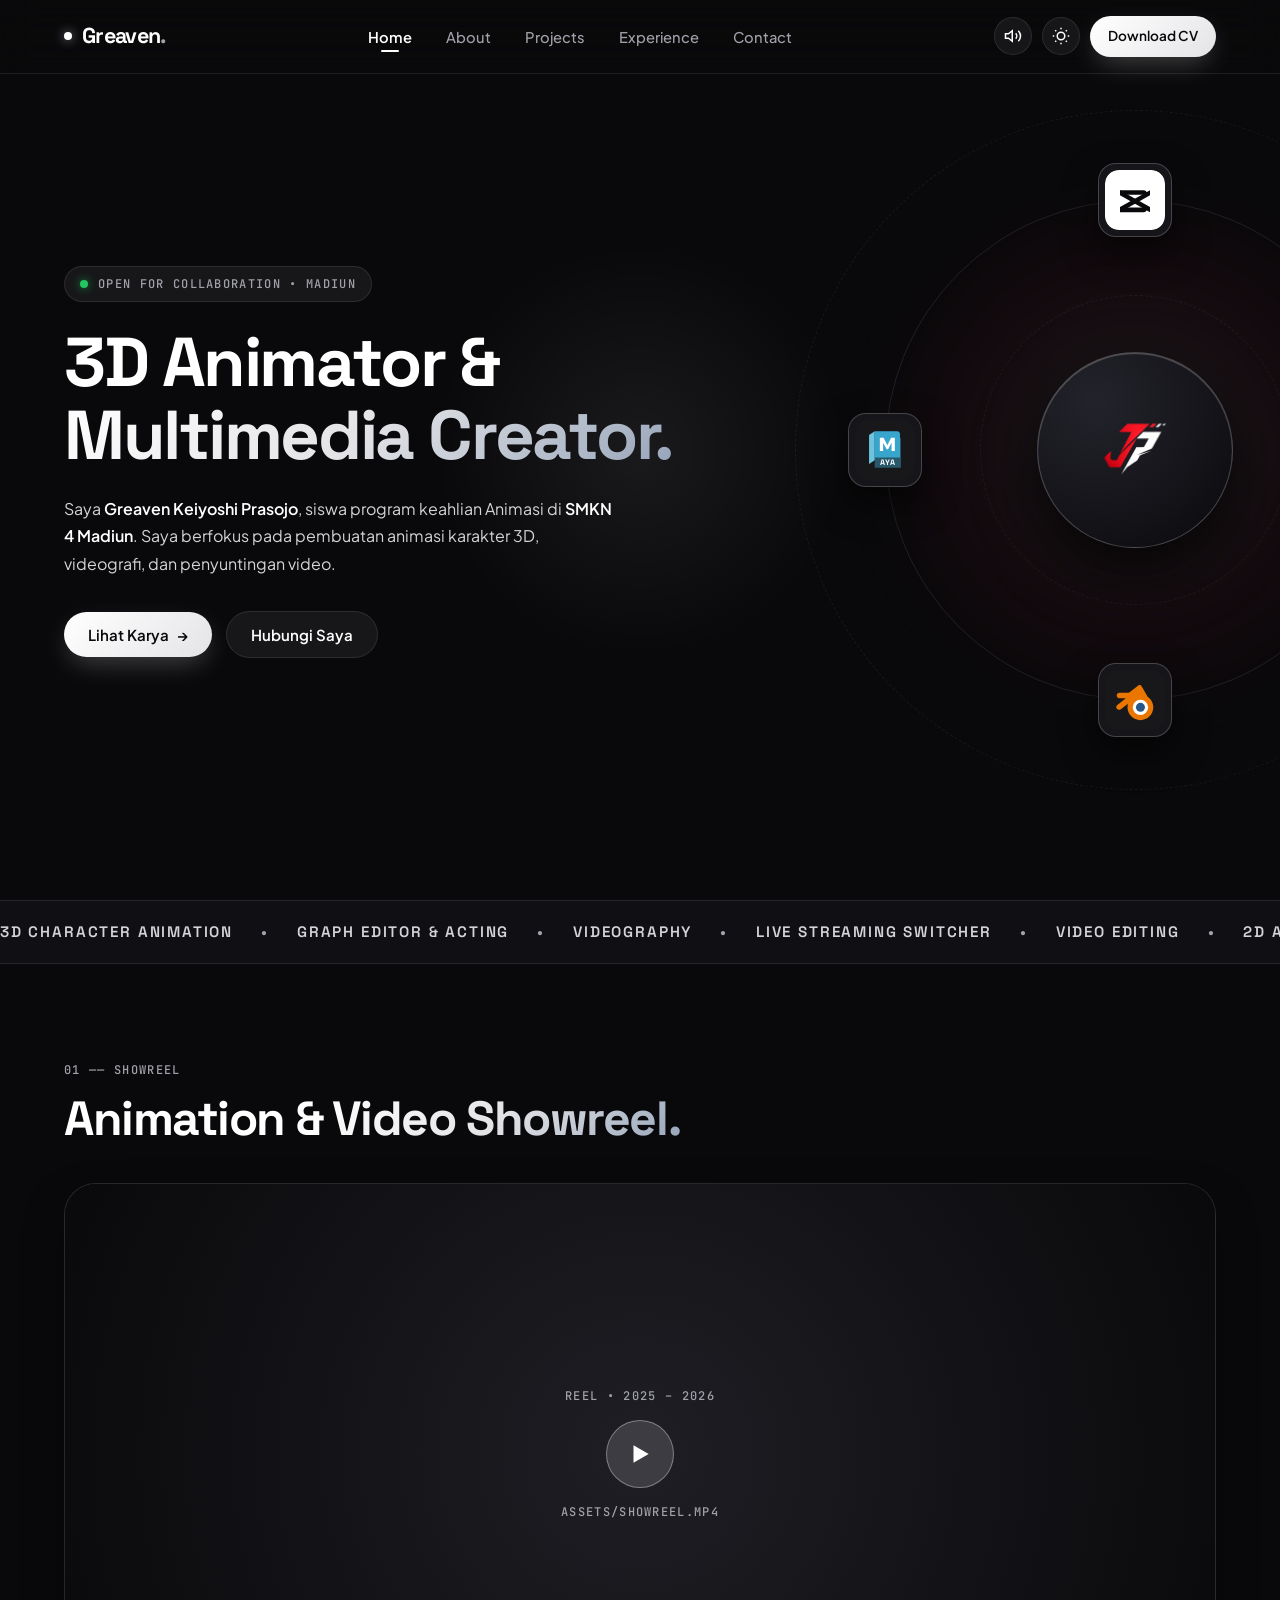
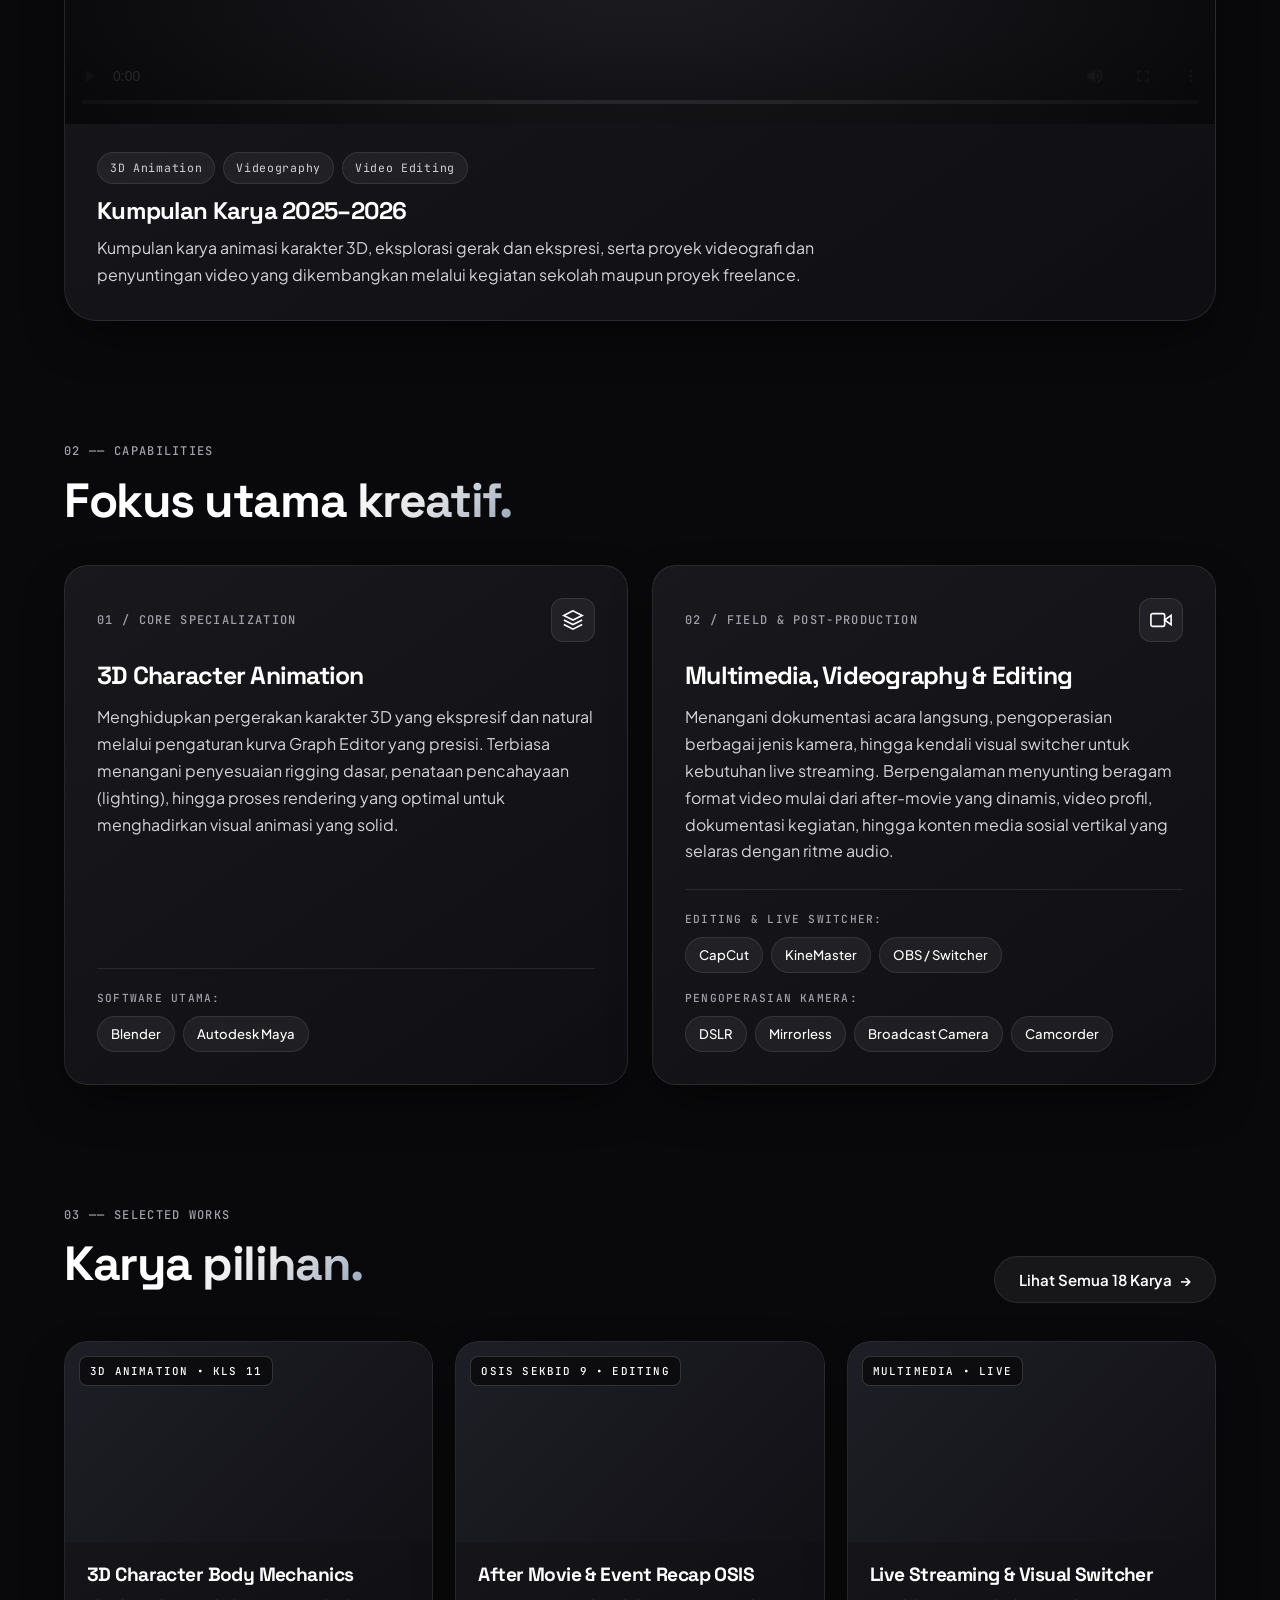
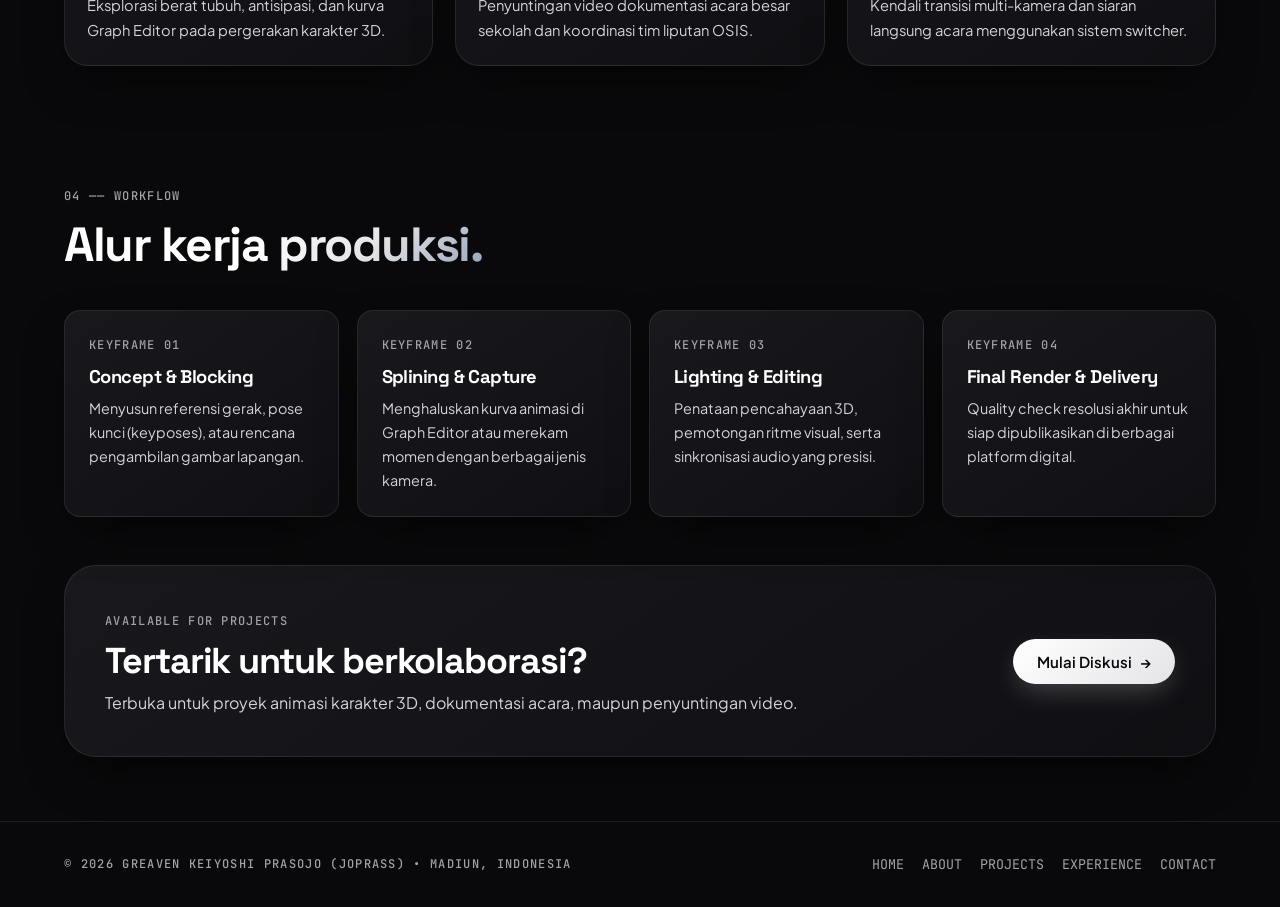
==== index.html @ 47aa16bf "Update index.html" ====
<!DOCTYPE html>
<html lang="id" data-theme="dark">
<head>
  <meta charset="UTF-8" />
  <meta name="viewport" content="width=device-width, initial-scale=1.0" />
  <title>Greaven Keiyoshi Prasojo — 3D Animator &amp; Multimedia Creator</title>
  <meta name="description" content="Portofolio resmi Greaven Keiyoshi Prasojo (Joprass) — Siswa Jurusan Animasi SMKN 4 Madiun, 3D Character Animator, Videographer, dan Video Editor." />
  <link rel="icon" type="image/png" href="assets/logo-jp.png" />

  <!-- Google Fonts -->
  <link rel="preconnect" href="https://fonts.googleapis.com" />
  <link rel="preconnect" href="https://fonts.gstatic.com" crossorigin />
  <link href="https://fonts.googleapis.com/css2?family=JetBrains+Mono:wght@400;500;600&family=Plus+Jakarta+Sans:wght@400;500;600;700&family=Space+Grotesk:wght@500;600;700&display=swap" rel="stylesheet" />

  <!-- CSS Terpisah (dengan cache-buster ?v=3) -->
  <link rel="stylesheet" href="style.css?v=3" />
</head>
<body>
  <!-- Subtle Cursor Shadow / Ambient Follower -->
  <div id="cursorGlow" class="cursor-glow" aria-hidden="true"></div>

  <!-- Page Transition Curtain -->
  <div id="pageTransition" class="page-transition" aria-hidden="true">
    <div class="transition-inner">
      <span class="transition-brand">JOPRASS</span>
      <div class="transition-line"></div>
    </div>
  </div>

  <!-- Navigation Header -->
  <header class="navbar" id="navbar">
    <div class="container nav-container">
      <a href="#home" class="nav-brand" data-nav="home">
        <span class="brand-dot"></span>
        <span>Greaven<span class="text-platinum">.</span></span>
      </a>

      <nav class="nav-links" aria-label="Navigasi Utama">
        <button type="button" class="nav-link active" data-nav="home">Home</button>
        <button type="button" class="nav-link" data-nav="about">About</button>
        <button type="button" class="nav-link" data-nav="projects">Projects</button>
        <button type="button" class="nav-link" data-nav="experience">Experience</button>
        <button type="button" class="nav-link" data-nav="contact">Contact</button>
      </nav>

      <div class="nav-actions">
        <button type="button" id="soundToggle" class="icon-btn" title="Aktifkan / Matikan Efek Suara" aria-label="Toggle Sound">
          <svg class="icon-sound-on" width="18" height="18" viewBox="0 0 24 24" fill="none" stroke="currentColor" stroke-width="2">
            <polygon points="11 5 6 9 2 9 2 15 6 15 11 19 11 5"></polygon>
            <path d="M15.54 8.46a5 5 0 0 1 0 7.07"></path>
            <path d="M19.07 4.93a10 10 0 0 1 0 14.14"></path>
          </svg>
          <svg class="icon-sound-off" width="18" height="18" viewBox="0 0 24 24" fill="none" stroke="currentColor" stroke-width="2" style="display:none;">
            <polygon points="11 5 6 9 2 9 2 15 6 15 11 19 11 5"></polygon>
            <line x1="23" y1="9" x2="17" y2="15"></line>
            <line x1="17" y1="9" x2="23" y2="15"></line>
          </svg>
        </button>

        <button type="button" id="themeToggle" class="icon-btn" title="Ganti Mode Gelap / Terang" aria-label="Toggle Theme">
          <svg class="icon-sun" width="18" height="18" viewBox="0 0 24 24" fill="none" stroke="currentColor" stroke-width="2">
            <circle cx="12" cy="12" r="5"></circle>
            <line x1="12" y1="1" x2="12" y2="3"></line>
            <line x1="12" y1="21" x2="12" y2="23"></line>
            <line x1="4.22" y1="4.22" x2="5.64" y2="5.64"></line>
            <line x1="18.36" y1="18.36" x2="19.78" y2="19.78"></line>
            <line x1="1" y1="12" x2="3" y2="12"></line>
            <line x1="21" y1="12" x2="23" y2="12"></line>
            <line x1="4.22" y1="19.78" x2="5.64" y2="18.36"></line>
            <line x1="18.36" y1="5.64" x2="19.78" y2="4.22"></line>
          </svg>
          <svg class="icon-moon" width="18" height="18" viewBox="0 0 24 24" fill="none" stroke="currentColor" stroke-width="2" style="display:none;">
            <path d="M21 12.79A9 9 0 1 1 11.21 3 7 7 0 0 0 21 12.79z"></path>
          </svg>
        </button>

        <a href="assets/CV_Greaven_Keiyoshi_Prasojo.pdf" download="CV_Greaven_Keiyoshi_Prasojo.pdf" class="btn btn-primary btn-sm">
          Download CV
        </a>

        <button type="button" id="mobileMenuBtn" class="icon-btn mobile-only" aria-label="Buka Menu">
          <svg width="20" height="20" viewBox="0 0 24 24" fill="none" stroke="currentColor" stroke-width="2">
            <line x1="3" y1="7" x2="21" y2="7"></line>
            <line x1="3" y1="12" x2="21" y2="12"></line>
            <line x1="3" y1="17" x2="21" y2="17"></line>
          </svg>
        </button>
      </div>
    </div>

    <!-- Mobile Navigation Drawer -->
    <div id="mobileMenu" class="mobile-menu">
      <button type="button" class="mobile-nav-link active" data-nav="home">Home</button>
      <button type="button" class="mobile-nav-link" data-nav="about">About</button>
      <button type="button" class="mobile-nav-link" data-nav="projects">Projects</button>
      <button type="button" class="mobile-nav-link" data-nav="experience">Experience</button>
      <button type="button" class="mobile-nav-link" data-nav="contact">Contact</button>
      <a href="assets/CV_Greaven_Keiyoshi_Prasojo.pdf" download="CV_Greaven_Keiyoshi_Prasojo.pdf" class="btn btn-primary mobile-cv-btn">
        Download CV
      </a>
    </div>
  </header>

  <main id="appMain">
    <!-- =========================================================
         PAGE 1: HOME
    ========================================================== -->
    <section id="page-home" class="page-section active" aria-label="Home">
      <div class="hero-wrapper">
        <div class="container hero-grid">
          <div class="hero-content reveal">
            <div class="status-pill">
              <span class="status-dot"></span>
              <span class="mono-label">OPEN FOR COLLABORATION • MADIUN</span>
            </div>

            <h1 class="hero-title">
              3D Animator &amp;<br />
              <span class="text-gradient-white">Multimedia Creator.</span>
            </h1>

            <p class="hero-desc">
              Saya <strong>Greaven Keiyoshi Prasojo</strong>, siswa program keahlian Animasi di <strong>SMKN 4 Madiun</strong>. Saya berfokus pada pembuatan animasi karakter 3D, videografi, dan penyuntingan video.
            </p>

            <div class="hero-cta-group">
              <button type="button" class="btn btn-primary" data-nav="projects">
                Lihat Karya <span aria-hidden="true">→</span>
              </button>
              <button type="button" class="btn btn-secondary" data-nav="contact">
                Hubungi Saya
              </button>
            </div>
          </div>
        </div>

        <!-- Large Right-Edge Offset Orbit Stage -->
        <div class="hero-orbit-stage" aria-hidden="true">
          <div class="orbit-ambient-glow"></div>
          <div class="orbit-ring orbit-ring-outer"></div>
          <div class="orbit-ring orbit-ring-mid"></div>
          <div class="orbit-ring orbit-ring-inner"></div>

          <div class="orbit-hub">
            <div class="orbit-hub-inner">
              <img
                src="assets/logo-jp.png"
                alt="Logo JP"
                class="jp-logo-img"
                onerror="this.style.display='none'; this.nextElementSibling.style.display='block';"
              />
              <svg class="jp-logo-svg" viewBox="0 0 120 120" fill="none" xmlns="http://www.w3.org/2000/svg" style="display:none;">
                <path d="M88 20L98 14L82 42L72 48L88 20Z" fill="#E11D48" />
                <path d="M54 28H68V74C68 89.5 57.5 98 42.5 98C31.5 98 23.5 92.5 20 83.5L32.5 77.5C34.5 82.5 38 85 42.5 85C49.5 85 54 80.5 54 72.5V28Z" fill="#E11D48" />
                <path d="M58 42H83C96.5 42 105 50 105 62C105 74 96.5 82 83 82H72V96H58V42ZM72 54V70H81.5C87.5 70 91 66.8 91 62C91 57.2 87.5 54 81.5 54H72Z" fill="#FFFFFF" />
              </svg>
            </div>
          </div>

          <div class="orbit-track">
            <!-- 1. CapCut -->
            <div class="orbit-node node-1" title="CapCut">
              <div class="orbit-icon-card">
                <svg viewBox="0 0 64 64" fill="none" xmlns="http://www.w3.org/2000/svg">
                  <rect width="64" height="64" rx="15" fill="#FFFFFF" />
                  <path d="M16 21.5L48 39.5V45L16 27V21.5Z" fill="#09090B" />
                  <path d="M48 21.5L16 39.5V45L48 27V21.5Z" fill="#09090B" />
                  <path d="M16 21.5H41C43.2 21.5 45 23.3 45 25.5V26.5H16V21.5Z" fill="#09090B" />
                  <path d="M16 40H45V41C45 43.2 43.2 45 41 45H16V40Z" fill="#09090B" />
                </svg>
              </div>
            </div>

            <!-- 2. Adobe After Effects -->
            <div class="orbit-node node-2" title="Adobe After Effects">
              <div class="orbit-icon-card">
                <svg viewBox="0 0 64 64" fill="none" xmlns="http://www.w3.org/2000/svg">
                  <rect width="64" height="64" rx="15" fill="#00005B" />
                  <text x="50%" y="54%" dominant-baseline="middle" text-anchor="middle" fill="#9999FF" font-family="Plus Jakarta Sans, sans-serif" font-weight="800" font-size="27" letter-spacing="-1">Ae</text>
                </svg>
              </div>
            </div>

            <!-- 3. Blender -->
            <div class="orbit-node node-3" title="Blender 3D">
              <div class="orbit-icon-card">
                <svg viewBox="0 0 64 64" fill="none" xmlns="http://www.w3.org/2000/svg">
                  <rect width="64" height="64" rx="15" fill="#18181B" />
                  <path d="M35.5 16.5L25.5 24.2H15.5C13.8 24.2 12.5 25.5 12.5 27.2C12.5 28.9 13.8 30.2 15.5 30.2H22.2L13.2 37.2C11.9 38.2 11.7 40.1 12.7 41.4C13.7 42.7 15.6 42.9 16.9 41.9L24.5 36C24.2 37.2 24 38.5 24 39.8C24 47.4 30.2 53.5 37.8 53.5C45.4 53.5 51.5 47.4 51.5 39.8C51.5 35.1 49.1 30.9 45.5 28.4L39.2 17.5C38.3 16.1 36.7 15.6 35.5 16.5Z" fill="#EA7600" />
                  <circle cx="37.8" cy="39.8" r="8.2" fill="#FFFFFF" />
                  <circle cx="37.8" cy="39.8" r="4.8" fill="#265787" />
                </svg>
              </div>
            </div>

            <!-- 4. Autodesk Maya -->
            <div class="orbit-node node-4" title="Autodesk Maya">
              <div class="orbit-icon-card">
                <svg viewBox="0 0 64 64" fill="none" xmlns="http://www.w3.org/2000/svg">
                  <rect width="64" height="64" rx="15" fill="#18181B" />
                  <path d="M21 19H49V51H21V19Z" fill="#28586B" />
                  <path d="M15 16L21 12V43L15 47V16Z" fill="#6CC4E0" />
                  <path d="M21 12H45C46.7 12 48 13.3 48 15V40H21V12Z" fill="#37A5CC" />
                  <path d="M26.5 33V19H30.5L34.5 26.8L38.5 19H42.5V33H39V24.2L35.3 31.2H33.7L30 24.2V33H26.5Z" fill="#FFFFFF" />
                  <text x="35.5" y="48.5" text-anchor="middle" fill="#FFFFFF" font-family="Space Grotesk, sans-serif" font-weight="700" font-size="8.5" letter-spacing="1.2">AYA</text>
                </svg>
              </div>
            </div>
          </div>
        </div>
      </div>

      <!-- Marquee Strip -->
      <div class="marquee-section" aria-hidden="true">
        <div class="marquee-track">
          <div class="marquee-content">
            <span>3D CHARACTER ANIMATION</span>
            <span class="marquee-sep">•</span>
            <span>GRAPH EDITOR &amp; ACTING</span>
            <span class="marquee-sep">•</span>
            <span>VIDEOGRAPHY</span>
            <span class="marquee-sep">•</span>
            <span>LIVE STREAMING SWITCHER</span>
            <span class="marquee-sep">•</span>
            <span>VIDEO EDITING</span>
            <span class="marquee-sep">•</span>
            <span>2D ANIMATION</span>
            <span class="marquee-sep">•</span>
            <span>BLENDER &amp; MAYA</span>
            <span class="marquee-sep">•</span>
          </div>
          <div class="marquee-content" aria-hidden="true">
            <span>3D CHARACTER ANIMATION</span>
            <span class="marquee-sep">•</span>
            <span>GRAPH EDITOR &amp; ACTING</span>
            <span class="marquee-sep">•</span>
            <span>VIDEOGRAPHY</span>
            <span class="marquee-sep">•</span>
            <span>LIVE STREAMING SWITCHER</span>
            <span class="marquee-sep">•</span>
            <span>VIDEO EDITING</span>
            <span class="marquee-sep">•</span>
            <span>2D ANIMATION</span>
            <span class="marquee-sep">•</span>
            <span>BLENDER &amp; MAYA</span>
            <span class="marquee-sep">•</span>
          </div>
        </div>
      </div>

      <!-- Section 01: Showreel -->
      <div class="section-block container reveal" id="showreelSection">
        <div class="section-header">
          <span class="mono-label section-eyebrow">01 —— SHOWREEL</span>
          <h2 class="section-title">
            Animation &amp; <span class="text-gradient-white">Video Showreel.</span>
          </h2>
        </div>

        <div class="showreel-card interactive-surface">
          <div class="showreel-media">
            <video
              class="showreel-video"
              src="assets/showreel.mp4"
              poster="assets/showreel-poster.jpg"
              controls
              playsinline
              preload="metadata"
            ></video>
            <div class="showreel-fallback-overlay" id="showreelFallback">
              <div class="showreel-badge mono-label">REEL • 2025 – 2026</div>
              <div class="showreel-play-ring">
                <svg width="26" height="26" viewBox="0 0 24 24" fill="currentColor">
                  <polygon points="6 4 20 12 6 20 6 4"></polygon>
                </svg>
              </div>
              <p class="mono-label">assets/showreel.mp4</p>
            </div>
          </div>

          <div class="showreel-info">
            <div class="showreel-meta">
              <span class="tag-pill">3D Animation</span>
              <span class="tag-pill">Videography</span>
              <span class="tag-pill">Video Editing</span>
            </div>
            <h3 class="card-title">Kumpulan Karya 2025–2026</h3>
            <p class="card-desc">
              Kumpulan karya animasi karakter 3D, eksplorasi gerak dan ekspresi, serta proyek videografi dan penyuntingan video yang dikembangkan melalui kegiatan sekolah maupun proyek freelance.
            </p>
          </div>
        </div>
      </div>

      <!-- Section 02: Capabilities -->
      <div class="section-block container reveal">
        <div class="section-header">
          <span class="mono-label section-eyebrow">02 —— CAPABILITIES</span>
          <h2 class="section-title">
            Fokus utama <span class="text-gradient-white">kreatif.</span>
          </h2>
        </div>

        <div class="capabilities-grid">
          <article class="capability-card interactive-surface">
            <div class="cap-card-shine"></div>
            <div class="cap-top">
              <span class="mono-label cap-index">01 / CORE SPECIALIZATION</span>
              <div class="cap-icon-box">
                <svg width="22" height="22" viewBox="0 0 24 24" fill="none" stroke="currentColor" stroke-width="1.8">
                  <path d="M12 2L2 7l10 5 10-5-10-5z"></path>
                  <path d="M2 17l10 5 10-5"></path>
                  <path d="M2 12l10 5 10-5"></path>
                </svg>
              </div>
            </div>

            <h3 class="cap-title">3D Character Animation</h3>
            <p class="cap-desc">
              Menghidupkan pergerakan karakter 3D yang ekspresif dan natural melalui pengaturan kurva Graph Editor yang presisi. Terbiasa menangani penyesuaian rigging dasar, penataan pencahayaan (lighting), hingga proses rendering yang optimal untuk menghadirkan visual animasi yang solid.
            </p>

            <div class="cap-specs">
              <div class="cap-spec-group">
                <span class="mono-label spec-label">Software Utama:</span>
                <div class="skill-pill-row">
                  <span class="skill-pill">Blender</span>
                  <span class="skill-pill">Autodesk Maya</span>
                </div>
              </div>
            </div>
          </article>

          <article class="capability-card interactive-surface">
            <div class="cap-card-shine"></div>
            <div class="cap-top">
              <span class="mono-label cap-index">02 / FIELD &amp; POST-PRODUCTION</span>
              <div class="cap-icon-box">
                <svg width="22" height="22" viewBox="0 0 24 24" fill="none" stroke="currentColor" stroke-width="1.8">
                  <path d="M23 7l-7 5 7 5V7z"></path>
                  <rect x="1" y="5" width="15" height="14" rx="2" ry="2"></rect>
                </svg>
              </div>
            </div>

            <h3 class="cap-title">Multimedia, Videography &amp; Editing</h3>
            <p class="cap-desc">
              Menangani dokumentasi acara langsung, pengoperasian berbagai jenis kamera, hingga kendali visual switcher untuk kebutuhan live streaming. Berpengalaman menyunting beragam format video mulai dari after-movie yang dinamis, video profil, dokumentasi kegiatan, hingga konten media sosial vertikal yang selaras dengan ritme audio.
            </p>

            <div class="cap-specs">
              <div class="cap-spec-group">
                <span class="mono-label spec-label">Editing &amp; Live Switcher:</span>
                <div class="skill-pill-row">
                  <span class="skill-pill">CapCut</span>
                  <span class="skill-pill">KineMaster</span>
                  <span class="skill-pill">OBS / Switcher</span>
                </div>
              </div>

              <div class="cap-spec-group">
                <span class="mono-label spec-label">Pengoperasian Kamera:</span>
                <div class="skill-pill-row">
                  <span class="skill-pill">DSLR</span>
                  <span class="skill-pill">Mirrorless</span>
                  <span class="skill-pill">Broadcast Camera</span>
                  <span class="skill-pill">Camcorder</span>
                </div>
              </div>
            </div>
          </article>
        </div>
      </div>

      <!-- Section 03: Selected Works -->
      <div class="section-block container reveal">
        <div class="section-header-row">
          <div>
            <span class="mono-label section-eyebrow">03 —— SELECTED WORKS</span>
            <h2 class="section-title">
              Karya <span class="text-gradient-white">pilihan.</span>
            </h2>
          </div>
          <button type="button" class="btn btn-secondary" data-nav="projects">
            Lihat Semua 18 Karya <span aria-hidden="true">→</span>
          </button>
        </div>

        <div class="selected-works-grid" id="homeSelectedWorks">
          <article class="work-preview-card interactive-surface" data-open-project="0">
            <div class="work-thumb">
              <img src="assets/work-3d-body.jpg" alt="3D Character Body Mechanics" onerror="this.style.display='none'" />
              <span class="work-badge mono-label">3D ANIMATION • KLS 11</span>
            </div>
            <div class="work-body">
              <h3 class="work-title">3D Character Body Mechanics</h3>
              <p class="work-desc">Eksplorasi berat tubuh, antisipasi, dan kurva Graph Editor pada pergerakan karakter 3D.</p>
            </div>
          </article>

          <article class="work-preview-card interactive-surface" data-open-project="10">
            <div class="work-thumb">
              <img src="assets/work-osis-aftermovie.jpg" alt="After Movie & Event Recap OSIS" onerror="this.style.display='none'" />
              <span class="work-badge mono-label">OSIS SEKBID 9 • EDITING</span>
            </div>
            <div class="work-body">
              <h3 class="work-title">After Movie &amp; Event Recap OSIS</h3>
              <p class="work-desc">Penyuntingan video dokumentasi acara besar sekolah dan koordinasi tim liputan OSIS.</p>
            </div>
          </article>

          <article class="work-preview-card interactive-surface" data-open-project="12">
            <div class="work-thumb">
              <img src="assets/work-switcher.jpg" alt="Live Streaming & Visual Switcher" onerror="this.style.display='none'" />
              <span class="work-badge mono-label">MULTIMEDIA • LIVE</span>
            </div>
            <div class="work-body">
              <h3 class="work-title">Live Streaming &amp; Visual Switcher</h3>
              <p class="work-desc">Kendali transisi multi-kamera dan siaran langsung acara menggunakan sistem switcher.</p>
            </div>
          </article>
        </div>
      </div>

      <!-- Section 04: Workflow & CTA Banner -->
      <div class="section-block container reveal">
        <div class="section-header">
          <span class="mono-label section-eyebrow">04 —— WORKFLOW</span>
          <h2 class="section-title">
            Alur kerja <span class="text-gradient-white">produksi.</span>
          </h2>
        </div>

        <div class="workflow-grid">
          <div class="workflow-step interactive-surface">
            <span class="mono-label step-num">KEYFRAME 01</span>
            <h3 class="step-title">Concept &amp; Blocking</h3>
            <p class="step-desc">Menyusun referensi gerak, pose kunci (keyposes), atau rencana pengambilan gambar lapangan.</p>
          </div>
          <div class="workflow-step interactive-surface">
            <span class="mono-label step-num">KEYFRAME 02</span>
            <h3 class="step-title">Splining &amp; Capture</h3>
            <p class="step-desc">Menghaluskan kurva animasi di Graph Editor atau merekam momen dengan berbagai jenis kamera.</p>
          </div>
          <div class="workflow-step interactive-surface">
            <span class="mono-label step-num">KEYFRAME 03</span>
            <h3 class="step-title">Lighting &amp; Editing</h3>
            <p class="step-desc">Penataan pencahayaan 3D, pemotongan ritme visual, serta sinkronisasi audio yang presisi.</p>
          </div>
          <div class="workflow-step interactive-surface">
            <span class="mono-label step-num">KEYFRAME 04</span>
            <h3 class="step-title">Final Render &amp; Delivery</h3>
            <p class="step-desc">Quality check resolusi akhir untuk siap dipublikasikan di berbagai platform digital.</p>
          </div>
        </div>

        <div class="cta-banner interactive-surface">
          <div class="cta-banner-text">
            <span class="mono-label">AVAILABLE FOR PROJECTS</span>
            <h2 class="cta-title">Tertarik untuk berkolaborasi?</h2>
            <p class="cta-desc">Terbuka untuk proyek animasi karakter 3D, dokumentasi acara, maupun penyuntingan video.</p>
          </div>
          <button type="button" class="btn btn-primary" data-nav="contact">
            Mulai Diskusi <span aria-hidden="true">→</span>
          </button>
        </div>
      </div>
    </section>

    <!-- =========================================================
         PAGE 2: ABOUT
    ========================================================== -->
    <section id="page-about" class="page-section" aria-label="About">
      <div class="container page-top-pad">
        <div class="about-hero-grid">
          <div class="idcard-column reveal">
            <div class="idcard-scene" id="idCardScene">
              <canvas id="lanyardCanvas" width="340" height="170" aria-hidden="true"></canvas>

              <div class="idcard-3d" id="idCard3d">
                <div class="idcard-face idcard-front">
                  <div class="idcard-gloss"></div>
                  <div class="idcard-clip"></div>
                  <div class="idcard-header">
                    <span class="mono-label">JOPRASS // CREATIVE PASS</span>
                    <span class="idcard-dot"></span>
                  </div>

                  <div class="idcard-photo-frame">
                    <img
                      id="aboutPhoto"
                      src="assets/1.jpeg"
                      alt="Greaven Keiyoshi Prasojo"
                      onerror="if(!this.dataset.step){this.dataset.step='1';this.src='assets/1.jpg';}else if(this.dataset.step==='1'){this.dataset.step='2';this.src='assets/1.png';}else if(this.dataset.step==='2'){this.dataset.step='3';this.src='1.jpeg';}else{this.style.display='none';this.nextElementSibling.style.display='flex';}"
                    />
                    <div class="idcard-photo-fallback" style="display:none;">
                      <span>GKP</span>
                    </div>
                  </div>

                  <div class="idcard-identity">
                    <h3 class="idcard-name">GREAVEN K.P.</h3>
                    <p class="idcard-role mono-label">3D ANIMATOR &amp; MULTIMEDIA</p>
                  </div>

                  <div class="idcard-footer mono-label">
                    <span>SMKN 4 MADIUN</span>
                    <span>ID-2026</span>
                  </div>
                </div>

                <div class="idcard-face idcard-back">
                  <div class="idcard-gloss"></div>
                  <div class="idcard-clip"></div>
                  <span class="mono-label">SCAN TO CONNECT</span>

                  <div class="qr-box">
                    <svg viewBox="0 0 100 100" width="130" height="130" fill="currentColor" aria-label="QR Code Instagram @joprass_">
                      <rect x="8" y="8" width="26" height="26" rx="3" fill="none" stroke="currentColor" stroke-width="5"/>
                      <rect x="15" y="15" width="12" height="12"/>
                      <rect x="66" y="8" width="26" height="26" rx="3" fill="none" stroke="currentColor" stroke-width="5"/>
                      <rect x="73" y="15" width="12" height="12"/>
                      <rect x="8" y="66" width="26" height="26" rx="3" fill="none" stroke="currentColor" stroke-width="5"/>
                      <rect x="15" y="73" width="12" height="12"/>
                      <rect x="44" y="10" width="6" height="6"/><rect x="54" y="16" width="6" height="12"/>
                      <rect x="42" y="34" width="16" height="6"/><rect x="10" y="44" width="12" height="6"/>
                      <rect x="30" y="46" width="8" height="14"/><rect x="46" y="46" width="12" height="12"/>
                      <rect x="66" y="44" width="10" height="6"/><rect x="84" y="44" width="8" height="14"/>
                      <rect x="44" y="66" width="6" height="14"/><rect x="56" y="72" width="14" height="6"/>
                      <rect x="76" y="68" width="16" height="8"/><rect x="66" y="84" width="24" height="8"/>
                    </svg>
                  </div>

                  <p class="idcard-back-handle">@joprass_</p>
                  <span class="mono-label idcard-back-sub">CONNECT OUR JOURNEY</span>
                </div>
              </div>
            </div>

            <div class="idcard-controls">
              <span class="mono-label hint-text">Tarik kartu untuk ayunkan • Klik untuk balik</span>
              <button type="button" id="flipCardBtn" class="btn btn-secondary btn-sm">
                Putar Kartu ↻
              </button>
            </div>
          </div>

          <div class="about-bio-column reveal">
            <span class="mono-label section-eyebrow">01 —— ABOUT ME</span>
            <h2 class="section-title">
              Menghidupkan karakter &amp; <span class="text-gradient-white">momen visual.</span>
            </h2>

            <div class="bio-paragraphs">
              <p>
                Halo! Saya <strong>Greaven Keiyoshi Prasojo</strong>, pelajar Jurusan Animasi di <strong>SMKN 4 Madiun</strong>, Jawa Timur.
              </p>
              <p>
                Pada jenjang <strong>Kelas 10</strong>, saya mempelajari dasar-dasar gambar 2D serta fondasi 3D Modeling. Memasuki <strong>Kelas 11</strong>, saya mulai mendalami teknik Animasi 2D sekaligus memfokuskan diri pada <strong>Divisi Animation (3D Character Animation)</strong> dan bidang <strong>Multimedia (Videografi &amp; Video Editing)</strong>.
              </p>
              <p>
                Di luar jam sekolah, saya aktif mengasah kemampuan melalui berbagai pengalaman nyata—mulai dari memimpin tim dokumentasi sebagai <strong>Ketua Sekbid 9 (Media Sosial &amp; TIK) OSIS SMKN 4 Madiun</strong>, bertugas sebagai kameramen dan visual switcher di tim multimedia gereja, menangani proyek video freelance, hingga mengeksplorasi pemanfaatan kecerdasan buatan (AI) untuk mengefisienkan alur kerja kreatif.
              </p>
            </div>
          </div>
        </div>

        <div class="section-block reveal">
          <div class="section-header">
            <span class="mono-label section-eyebrow">02 —— TOOLS &amp; PROFICIENCY</span>
            <h2 class="section-title">
              Perangkat lunak &amp; <span class="text-gradient-white">penguasaan.</span>
            </h2>
          </div>

          <div class="proficiency-list" id="skillsBars">
            <div class="prof-item interactive-surface">
              <div class="prof-header">
                <div>
                  <h3 class="prof-name">Blender</h3>
                  <span class="prof-sub">3D Character Animation, Graph Editor &amp; Basic Rigging</span>
                </div>
                <span class="mono-label prof-percent">40%</span>
              </div>
              <div class="prof-track">
                <div class="prof-fill" style="width: 40%;"></div>
              </div>
            </div>

            <div class="prof-item interactive-surface">
              <div class="prof-header">
                <div>
                  <h3 class="prof-name">Autodesk Maya</h3>
                  <span class="prof-sub">3D Character Acting &amp; Animation Pipeline</span>
                </div>
                <span class="mono-label prof-percent">10%</span>
              </div>
              <div class="prof-track">
                <div class="prof-fill" style="width: 10%;"></div>
              </div>
            </div>

            <div class="prof-item interactive-surface">
              <div class="prof-header">
                <div>
                  <h3 class="prof-name">Adobe After Effects</h3>
                  <span class="prof-sub">2D Motion Graphics &amp; Visual Compositing</span>
                </div>
                <span class="mono-label prof-percent">10%</span>
              </div>
              <div class="prof-track">
                <div class="prof-fill" style="width: 10%;"></div>
              </div>
            </div>

            <div class="prof-item interactive-surface">
              <div class="prof-header">
                <div>
                  <h3 class="prof-name">CapCut</h3>
                  <span class="prof-sub">Event Recap Editing, Beat Sync &amp; Color Grading</span>
                </div>
                <span class="mono-label prof-percent">70%</span>
              </div>
              <div class="prof-track">
                <div class="prof-fill" style="width: 70%;"></div>
              </div>
            </div>

            <div class="prof-item interactive-surface">
              <div class="prof-header">
                <div>
                  <h3 class="prof-name">KineMaster</h3>
                  <span class="prof-sub">Mobile Multi-Layer Video Editing &amp; Quick Production</span>
                </div>
                <span class="mono-label prof-percent">50%</span>
              </div>
              <div class="prof-track">
                <div class="prof-fill" style="width: 50%;"></div>
              </div>
            </div>
          </div>
        </div>

        <div class="section-block reveal">
          <div class="section-header">
            <span class="mono-label section-eyebrow">03 —— ECOSYSTEM &amp; BACKGROUND</span>
            <h2 class="section-title">
              Keahlian, AI &amp; <span class="text-gradient-white">pendidikan.</span>
            </h2>
          </div>

          <div class="about-quad-grid">
            <div class="info-box interactive-surface">
              <span class="mono-label info-box-label">KEAHLIAN UTAMA</span>
              <h3 class="info-box-title">Core Skills</h3>
              <div class="pill-wrap">
                <span class="skill-pill">3D Character Animation (Core)</span>
                <span class="skill-pill">2D Animation</span>
                <span class="skill-pill">3D Modeling (Fondasi Kls 10)</span>
                <span class="skill-pill">Video Editing</span>
                <span class="skill-pill">Videography</span>
                <span class="skill-pill">Live Streaming Switcher</span>
              </div>
            </div>

            <div class="info-box interactive-surface">
              <span class="mono-label info-box-label">EKSPLORASI AI</span>
              <h3 class="info-box-title">AI Creative Workflow</h3>
              <div class="pill-wrap">
                <span class="skill-pill">Google Gemini</span>
                <span class="skill-pill">Claude AI</span>
                <span class="skill-pill">ChatGPT</span>
                <span class="skill-pill">Grok</span>
                <span class="skill-pill">Meta AI</span>
                <span class="skill-pill">Qwen AI</span>
                <span class="skill-pill">DeepSeek</span>
              </div>
            </div>

            <div class="info-box interactive-surface">
              <span class="mono-label info-box-label">ORGANISASI &amp; LAPANGAN</span>
              <h3 class="info-box-title">Peran &amp; Tanggung Jawab</h3>
              <div class="pill-wrap">
                <span class="skill-pill">Ketua Sekbid 9 OSIS</span>
                <span class="skill-pill">Visual Switcher Gereja</span>
                <span class="skill-pill">Cameraman Multi-Cam</span>
                <span class="skill-pill">Freelance Video Production</span>
              </div>
            </div>

            <div class="info-box interactive-surface">
              <span class="mono-label info-box-label">RIWAYAT PENDIDIKAN</span>
              <h3 class="info-box-title">Pendidikan</h3>
              <ul class="edu-list">
                <li>
                  <strong>SMKN 4 Madiun</strong>
                  <span>Jurusan Animasi (2025 – Sekarang)</span>
                </li>
                <li>
                  <strong>SMPK Santo Yusuf Madiun</strong>
                  <span>Sekolah Menengah Pertama (Lulus 2025)</span>
                </li>
                <li>
                  <strong>SDK Santo Bavo Madiun</strong>
                  <span>Sekolah Dasar (Lulus 2022)</span>
                </li>
              </ul>
            </div>
          </div>
        </div>
      </div>
    </section>

    <!-- =========================================================
         PAGE 3: PROJECTS
    ========================================================== -->
    <section id="page-projects" class="page-section" aria-label="Projects">
      <div class="container page-top-pad">
        <div class="section-header reveal">
          <span class="mono-label section-eyebrow">01 —— PORTFOLIO ARCHIVE (18 WORKS)</span>
          <h2 class="section-title">
            Perjalanan <span class="text-gradient-white">karya &amp; dokumentasi.</span>
          </h2>
          <p class="section-subtitle">
            Kelas 10 berfokus pada Gambar 2D &amp; 3D Modeling, sedangkan di Kelas 11 berfokus penuh pada Animasi (2D &amp; 3D) serta Multimedia (Editing &amp; Videografi).
          </p>
        </div>

        <div class="branch-tabs reveal" role="tablist">
          <button type="button" class="branch-tab active" data-branch="2d3d" role="tab" aria-selected="true">
            <span class="branch-num mono-label">01</span>
            <div class="branch-text">
              <strong>Karya 2D &amp; 3D (10 Karya)</strong>
              <span>Kelas 10 (Gambar 2D &amp; 3D Modeling) • Kelas 11 (Animasi 2D &amp; 3D)</span>
            </div>
          </button>

          <button type="button" class="branch-tab" data-branch="mulmed" role="tab" aria-selected="false">
            <span class="branch-num mono-label">02</span>
            <div class="branch-text">
              <strong>Multimedia &amp; Dokumentasi (8 Karya)</strong>
              <span>Editing, Videografi &amp; Dokumentasi Acara (OSIS, Tim Multimedia, Freelance)</span>
            </div>
          </button>
        </div>

        <div id="filters-2d3d" class="filter-panel reveal">
          <div class="filter-row">
            <span class="mono-label filter-label">1. Tipe Karya:</span>
            <div class="filter-pills" data-filter-group="type">
              <button type="button" class="filter-pill active" data-value="all">Semua (2D &amp; 3D)</button>
              <button type="button" class="filter-pill" data-value="3d">3D Works</button>
              <button type="button" class="filter-pill" data-value="2d">2D Works</button>
            </div>
          </div>

          <div class="filter-row">
            <span class="mono-label filter-label">2. Tingkat Kelas:</span>
            <div class="filter-pills" data-filter-group="grade">
              <button type="button" class="filter-pill active" data-value="all">Semua Kelas</button>
              <button type="button" class="filter-pill" data-value="10">Kelas 10 (2D &amp; Modeling)</button>
              <button type="button" class="filter-pill" data-value="11">Kelas 11 (Fokus Animasi)</button>
            </div>
          </div>

          <div class="filter-row">
            <span class="mono-label filter-label">3. Divisi:</span>
            <div class="filter-pills" data-filter-group="division">
              <button type="button" class="filter-pill active" data-value="all">Semua Divisi</button>
              <button type="button" class="filter-pill" data-value="animation">Animation (Core Focus)</button>
              <button type="button" class="filter-pill" data-value="modeling">3D Modeling (Khusus Kls 10)</button>
            </div>
          </div>
        </div>

        <div id="filters-mulmed" class="filter-panel reveal" style="display:none;">
          <div class="filter-row">
            <span class="mono-label filter-label">Kategori Tugas:</span>
            <div class="filter-pills" data-filter-group="mulmedCat">
              <button type="button" class="filter-pill active" data-value="all">Semua Multimedia (8)</button>
              <button type="button" class="filter-pill" data-value="osis">OSIS (Sekbid 9)</button>
              <button type="button" class="filter-pill" data-value="gereja">Tim Mulmed &amp; Gereja</button>
              <button type="button" class="filter-pill" data-value="freelance">Kerja Freelance</button>
            </div>
          </div>
        </div>
      </div>

      <div class="carousel-fullbleed reveal">
        <div class="carousel-stage" id="carouselStage" aria-live="polite"></div>

        <div class="carousel-controls container">
          <button type="button" id="carouselPrev" class="carousel-nav-btn" aria-label="Karya Sebelumnya">←</button>
          <div class="carousel-dots" id="carouselDots"></div>
          <button type="button" id="carouselNext" class="carousel-nav-btn" aria-label="Karya Berikutnya">→</button>
        </div>
        <div class="carousel-counter-wrap">
          <span id="carouselCounter" class="mono-label">01 / 10</span>
        </div>
      </div>
    </section>

    <!-- =========================================================
         PAGE 4: EXPERIENCE
    ========================================================== -->
    <section id="page-experience" class="page-section" aria-label="Experience">
      <div class="container page-top-pad">
        <div class="section-header reveal">
          <span class="mono-label section-eyebrow">01 —— EXPERIENCE &amp; TRACK RECORD</span>
          <h2 class="section-title">
            Pengalaman <span class="text-gradient-white">organisasi &amp; lapangan.</span>
          </h2>
        </div>

        <div class="timeline-list reveal">
          <article class="timeline-card interactive-surface">
            <div class="timeline-meta">
              <span class="mono-label timeline-period">2025 – SEKARANG</span>
              <span class="tag-pill">ORGANISASI SEKOLAH</span>
            </div>
            <h3 class="timeline-title">Ketua Sekbid 9 (Media Sosial &amp; TIK) — OSIS SMKN 4 Madiun</h3>
            <p class="timeline-desc">
              Memimpin perencanaan konten publikasi sekolah, mengoordinasikan tim dokumentasi foto dan video kegiatan OSIS, menyunting video recap acara, serta mengelola media sosial resmi sekolah.
            </p>
          </article>

          <article class="timeline-card interactive-surface">
            <div class="timeline-meta">
              <span class="mono-label timeline-period">2023 – SEKARANG</span>
              <span class="tag-pill">BROADCAST &amp; MULTIMEDIA</span>
            </div>
            <h3 class="timeline-title">Cameraman, Videografer &amp; Visual Switcher — Tim Multimedia Gereja</h3>
            <p class="timeline-desc">
              Mengoperasikan kamera utama dan perangkat visual switcher untuk kebutuhan siaran langsung (live streaming) mingguan dan acara besar dengan transisi visual yang terstruktur.
            </p>
          </article>

          <article class="timeline-card interactive-surface">
            <div class="timeline-meta">
              <span class="mono-label timeline-period">2024 – SEKARANG</span>
              <span class="tag-pill">FREELANCE CREATIVE</span>
            </div>
            <h3 class="timeline-title">Freelance Videographer, Video Editor &amp; 3D Animator</h3>
            <p class="timeline-desc">
              Mengerjakan pesanan penyuntingan video, dokumentasi lapangan, video promosi jurusan/instansi, serta eksplorasi animasi karakter 3D untuk berbagai kebutuhan klien.
            </p>
          </article>
        </div>

        <div class="exp-subgrid reveal">
          <div class="info-box interactive-surface">
            <span class="mono-label info-box-label">KOMPETISI &amp; PARTISIPASI</span>
            <h3 class="info-box-title">Lomba Film Pendek</h3>
            <ul class="edu-list">
              <li>
                <strong>Lomba Film Pendek FLS3N</strong>
                <span>Partisipasi produksi &amp; eksplorasi sinematografi pelajar</span>
              </li>
              <li>
                <strong>Lomba Film Pendek Klungkung</strong>
                <span>Pengalaman produksi tim dan penyuntingan alur cerita</span>
              </li>
            </ul>
          </div>

          <div class="info-box interactive-surface">
            <span class="mono-label info-box-label">SERTIFIKASI &amp; PELATIHAN</span>
            <h3 class="info-box-title">Pelatihan Teknis</h3>
            <ul class="edu-list">
              <li>
                <strong>Pelatihan TIK Bagi Murid SMA/SMK (Gelombang 4)</strong>
                <span>November 2026 • Pengembangan kompetensi teknologi digital</span>
              </li>
              <li>
                <strong>Pelatihan IT &amp; Animasi Digital — UPT PTKK Jatim</strong>
                <span>Surabaya, April 2026 • Pendalaman pipeline animasi digital</span>
              </li>
            </ul>
          </div>
        </div>
      </div>
    </section>

    <!-- =========================================================
         PAGE 5: CONTACT
    ========================================================== -->
    <section id="page-contact" class="page-section" aria-label="Contact">
      <div class="container page-top-pad">
        <div class="contact-grid">
          <div class="contact-info reveal">
            <span class="mono-label section-eyebrow">01 —— GET IN TOUCH</span>
            <h2 class="section-title">
              Mari terhubung &amp; <span class="text-gradient-white">berkarya bersama.</span>
            </h2>
            <p class="section-subtitle">
              Silakan hubungi saya untuk diskusi proyek animasi 3D, kebutuhan dokumentasi acara, penyuntingan video, atau kolaborasi kreatif lainnya.
            </p>

            <div class="contact-cards">
              <a href="mailto:greaven.kei@gmail.com" class="contact-item interactive-surface">
                <span class="mono-label">EMAIL</span>
                <strong>greaven.kei@gmail.com</strong>
              </a>

              <a href="https://wa.me/62895622607368" target="_blank" rel="noopener noreferrer" class="contact-item interactive-surface">
                <span class="mono-label">WHATSAPP</span>
                <strong>+62 895-6226-07368</strong>
              </a>

              <a href="https://instagram.com/joprass_" target="_blank" rel="noopener noreferrer" class="contact-item interactive-surface">
                <span class="mono-label">INSTAGRAM</span>
                <strong>@joprass_</strong>
              </a>

              <a href="https://www.tiktok.com/@keiyoshi.16" target="_blank" rel="noopener noreferrer" class="contact-item interactive-surface">
                <span class="mono-label">TIKTOK</span>
                <strong>@keiyoshi.16</strong>
              </a>

              <a href="https://www.youtube.com/@Joprass16" target="_blank" rel="noopener noreferrer" class="contact-item interactive-surface">
                <span class="mono-label">YOUTUBE</span>
                <strong>@Joprass16</strong>
              </a>
            </div>
          </div>

          <form id="contactForm" class="contact-form interactive-surface reveal">
            <h3 class="card-title">Kirim Pesan Cepat</h3>
            <div class="form-group">
              <label for="senderName" class="mono-label">NAMA ANDA</label>
              <input type="text" id="senderName" name="name" placeholder="Masukkan nama lengkap" required />
            </div>

            <div class="form-group">
              <label for="senderEmail" class="mono-label">EMAIL / KONTAK</label>
              <input type="email" id="senderEmail" name="email" placeholder="nama@email.com" required />
            </div>

            <div class="form-group">
              <label for="senderTopic" class="mono-label">KEBUTUHAN PROYEK</label>
              <select id="senderTopic" name="topic">
                <option value="3D Character Animation">3D Character Animation</option>
                <option value="Videography & Event Documentation">Videography &amp; Event Documentation</option>
                <option value="Video Editing">Video Editing</option>
                <option value="Kolaborasi Lainnya">Kolaborasi Lainnya</option>
              </select>
            </div>

            <div class="form-group">
              <label for="senderMessage" class="mono-label">DETAIL PESAN</label>
              <textarea id="senderMessage" name="message" rows="4" placeholder="Ceritakan singkat kebutuhan atau ide proyek Anda..." required></textarea>
            </div>

            <button type="submit" class="btn btn-primary btn-full">
              Kirim via WhatsApp <span aria-hidden="true">→</span>
            </button>
          </form>
        </div>
      </div>
    </section>
  </main>

  <!-- Project Quick Preview Modal -->
  <div id="projectModal" class="modal-backdrop" role="dialog" aria-modal="true" aria-hidden="true">
    <div class="modal-card">
      <button type="button" id="modalClose" class="modal-close" aria-label="Tutup Preview">✕</button>
      <div id="modalMedia" class="modal-media"></div>
      <div class="modal-body">
        <div id="modalBadges" class="modal-badges"></div>
        <h3 id="modalTitle" class="modal-title"></h3>
        <p id="modalDesc" class="modal-desc"></p>
        <div id="modalTools" class="pill-wrap"></div>
      </div>
    </div>
  </div>

  <!-- Footer -->
  <footer class="site-footer">
    <div class="container footer-inner">
      <p class="mono-label">© 2026 GREAVEN KEIYOSHI PRASOJO (JOPRASS) • MADIUN, INDONESIA</p>
      <div class="footer-links mono-label">
        <button type="button" data-nav="home">HOME</button>
        <button type="button" data-nav="about">ABOUT</button>
        <button type="button" data-nav="projects">PROJECTS</button>
        <button type="button" data-nav="experience">EXPERIENCE</button>
        <button type="button" data-nav="contact">CONTACT</button>
      </div>
    </div>
  </footer>

  <!-- JavaScript Terpisah (dengan cache-buster ?v=3) -->
  <script src="script.js?v=3"></script>
</body>
</html>
---- style.css ----
/* ==========================================================================
   VARIABLES & THEME TOKENS (MONOCHROME WHITE / PLATINUM)
   ========================================================================== */
:root {
  --font-display: 'Space Grotesk', sans-serif;
  --font-body: 'Plus Jakarta Sans', sans-serif;
  --font-mono: 'JetBrains Mono', monospace;

  --radius-sm: 10px;
  --radius-md: 16px;
  --radius-lg: 24px;
  --radius-xl: 32px;

  --transition-fast: 0.22s cubic-bezier(0.22, 1, 0.36, 1);
  --transition-med: 0.42s cubic-bezier(0.22, 1, 0.36, 1);
  --transition-slow: 0.65s cubic-bezier(0.16, 1, 0.3, 1);
}

[data-theme="dark"] {
  --bg-primary: #09090b;
  --bg-secondary: #101014;
  --bg-elevated: rgba(24, 24, 29, 0.78);
  --bg-card: linear-gradient(145deg, rgba(28, 28, 34, 0.82), rgba(16, 16, 20, 0.92));
  --bg-card-hover: linear-gradient(145deg, rgba(38, 38, 46, 0.92), rgba(20, 20, 26, 0.96));
  --bg-pill: rgba(255, 255, 255, 0.06);
  --bg-pill-hover: rgba(255, 255, 255, 0.14);

  --border-subtle: rgba(255, 255, 255, 0.09);
  --border-strong: rgba(255, 255, 255, 0.26);

  --text-primary: #ffffff;
  --text-secondary: #d4d4d8;
  --text-muted: #a1a1aa;

  --gradient-white: linear-gradient(135deg, #ffffff 0%, #e4e4e7 48%, #94a3b8 100%);
  --btn-primary-bg: linear-gradient(135deg, #ffffff 0%, #e4e4e7 100%);
  --btn-primary-text: #09090b;
  --btn-primary-shadow: 0 10px 28px -6px rgba(255, 255, 255, 0.26);

  --shadow-card: 0 20px 50px -15px rgba(0, 0, 0, 0.7);
  --cursor-shadow: radial-gradient(circle, rgba(255, 255, 255, 0.07) 0%, rgba(255, 255, 255, 0) 70%);
  --navbar-bg: rgba(9, 9, 11, 0.78);
}

[data-theme="light"] {
  --bg-primary: #f8fafc;
  --bg-secondary: #f1f5f9;
  --bg-elevated: rgba(255, 255, 255, 0.85);
  --bg-card: linear-gradient(145deg, rgba(255, 255, 255, 0.9), rgba(241, 245, 249, 0.74));
  --bg-card-hover: linear-gradient(145deg, rgba(255, 255, 255, 1), rgba(248, 250, 252, 0.92));
  --bg-pill: rgba(15, 23, 42, 0.05);
  --bg-pill-hover: rgba(15, 23, 42, 0.11);

  --border-subtle: rgba(15, 23, 42, 0.09);
  --border-strong: rgba(15, 23, 42, 0.24);

  --text-primary: #09090b;
  --text-secondary: #334155;
  --text-muted: #64748b;

  --gradient-white: linear-gradient(135deg, #09090b 0%, #334155 52%, #64748b 100%);
  --btn-primary-bg: linear-gradient(135deg, #18181b 0%, #3f3f46 100%);
  --btn-primary-text: #ffffff;
  --btn-primary-shadow: 0 10px 26px -6px rgba(15, 23, 42, 0.28);

  --shadow-card: 0 20px 45px -15px rgba(15, 23, 42, 0.1);
  --cursor-shadow: radial-gradient(circle, rgba(15, 23, 42, 0.08) 0%, rgba(15, 23, 42, 0) 70%);
  --navbar-bg: rgba(248, 250, 252, 0.82);
}

/* ==========================================================================
   RESET & BASE TYPOGRAPHY
   ========================================================================== */
*,
*::before,
*::after {
  box-sizing: border-box;
  margin: 0;
  padding: 0;
}

html {
  scroll-behavior: smooth;
  overflow-x: hidden;
}

body {
  font-family: var(--font-body);
  font-weight: 400;
  font-size: 16px;
  line-height: 1.68;
  color: var(--text-secondary);
  background-color: var(--bg-primary);
  overflow-x: hidden;
  -webkit-font-smoothing: antialiased;
  transition: background-color 0.35s ease, color 0.35s ease;
}

img,
svg,
video,
canvas {
  display: block;
  max-width: 100%;
}

button,
input,
select,
textarea {
  font-family: inherit;
  color: inherit;
}

button {
  cursor: pointer;
  background: none;
  border: none;
}

a {
  color: inherit;
  text-decoration: none;
}

/* Strong Display Headings vs Light Explanatory Copy */
h1,
h2,
h3,
h4,
.hero-title,
.section-title,
.cap-title,
.card-title,
.timeline-title,
.idcard-name {
  font-family: var(--font-display);
  font-weight: 700;
  color: var(--text-primary);
  letter-spacing: -0.03em;
  line-height: 1.12;
}

.mono-label {
  font-family: var(--font-mono);
  font-size: 0.75rem;
  font-weight: 500;
  letter-spacing: 0.11em;
  text-transform: uppercase;
  color: var(--text-muted);
}

.text-platinum {
  color: var(--text-muted);
}

.text-gradient-white {
  background: var(--gradient-white);
  -webkit-background-clip: text;
  background-clip: text;
  -webkit-text-fill-color: transparent;
}

.container {
  width: 100%;
  max-width: 1200px;
  margin: 0 auto;
  padding: 0 24px;
}

/* Subtle Cursor Shadow / Ambient Follower */
.cursor-glow {
  position: fixed;
  top: 0;
  left: 0;
  width: 440px;
  height: 440px;
  border-radius: 50%;
  background: var(--cursor-shadow);
  pointer-events: none;
  transform: translate(-50%, -50%);
  z-index: 1;
  transition: opacity 0.3s ease;
}

/* ==========================================================================
   PAGE TRANSITION CURTAIN (JOPRASS)
   ========================================================================== */
.page-transition {
  position: fixed;
  inset: 0;
  background: #09090b;
  z-index: 9999;
  display: flex;
  align-items: center;
  justify-content: center;
  opacity: 0;
  pointer-events: none;
  transition: opacity 0.28s ease;
}

.page-transition.active {
  opacity: 1;
  pointer-events: all;
}

.transition-inner {
  display: flex;
  flex-direction: column;
  align-items: center;
  gap: 14px;
}

.transition-brand {
  font-family: var(--font-display);
  font-size: clamp(1.75rem, 4vw, 2.5rem);
  font-weight: 700;
  letter-spacing: 0.28em;
  padding-left: 0.28em;
  background: linear-gradient(135deg, #ffffff 0%, #cbd5e1 60%, #94a3b8 100%);
  -webkit-background-clip: text;
  background-clip: text;
  -webkit-text-fill-color: transparent;
}

.transition-line {
  width: 130px;
  height: 2px;
  background: linear-gradient(90deg, transparent, #ffffff, transparent);
  transform: scaleX(0);
  transition: transform 0.35s cubic-bezier(0.22, 1, 0.36, 1);
}

.page-transition.active .transition-line {
  transform: scaleX(1);
}

/* ==========================================================================
   NAVBAR
   ========================================================================== */
.navbar {
  position: fixed;
  top: 0;
  left: 0;
  right: 0;
  height: 74px;
  z-index: 1000;
  background: var(--navbar-bg);
  backdrop-filter: blur(18px);
  -webkit-backdrop-filter: blur(18px);
  border-bottom: 1px solid var(--border-subtle);
}

.nav-container {
  height: 100%;
  display: flex;
  align-items: center;
  justify-content: space-between;
  gap: 16px;
}

.nav-brand {
  display: inline-flex;
  align-items: center;
  gap: 10px;
  font-family: var(--font-display);
  font-size: 1.35rem;
  font-weight: 700;
  color: var(--text-primary);
  letter-spacing: -0.03em;
}

.brand-dot {
  width: 8px;
  height: 8px;
  border-radius: 50%;
  background: var(--text-primary);
  box-shadow: 0 0 12px rgba(255, 255, 255, 0.6);
}

.nav-links {
  display: flex;
  align-items: center;
  gap: 6px;
}

.nav-link {
  position: relative;
  padding: 8px 14px;
  font-size: 0.92rem;
  font-weight: 500;
  color: var(--text-muted);
  border-radius: 999px;
  transition: color var(--transition-fast), background-color var(--transition-fast);
}

.nav-link:hover {
  color: var(--text-primary);
  background: var(--bg-pill);
}

.nav-link.active {
  color: var(--text-primary);
  font-weight: 600;
}

.nav-link.active::after {
  content: '';
  position: absolute;
  bottom: 2px;
  left: 50%;
  transform: translateX(-50%);
  width: 18px;
  height: 2px;
  border-radius: 2px;
  background: var(--text-primary);
}

.nav-actions {
  display: flex;
  align-items: center;
  gap: 10px;
}

.icon-btn {
  width: 38px;
  height: 38px;
  border-radius: 50%;
  border: 1px solid var(--border-subtle);
  background: var(--bg-pill);
  color: var(--text-primary);
  display: inline-flex;
  align-items: center;
  justify-content: center;
  transition: all var(--transition-fast);
}

.icon-btn:hover {
  border-color: var(--border-strong);
  background: var(--bg-pill-hover);
  transform: translateY(-2px);
}

.mobile-only {
  display: none;
}

.mobile-menu {
  display: none;
  flex-direction: column;
  gap: 8px;
  padding: 16px 24px 22px;
  background: var(--bg-primary);
  border-bottom: 1px solid var(--border-subtle);
}

.mobile-menu.open {
  display: flex;
}

.mobile-nav-link {
  text-align: left;
  padding: 10px 14px;
  border-radius: var(--radius-sm);
  font-weight: 500;
  color: var(--text-secondary);
}

.mobile-nav-link.active {
  background: var(--bg-pill);
  color: var(--text-primary);
  font-weight: 600;
}

/* ==========================================================================
   BUTTONS & SHARED SURFACES
   ========================================================================== */
.btn {
  display: inline-flex;
  align-items: center;
  justify-content: center;
  gap: 8px;
  padding: 13px 24px;
  border-radius: 999px;
  font-family: var(--font-body);
  font-size: 0.94rem;
  font-weight: 600;
  transition: transform var(--transition-fast), box-shadow var(--transition-fast), border-color var(--transition-fast), background var(--transition-fast);
}

.btn-sm {
  padding: 9px 18px;
  font-size: 0.85rem;
}

.btn-full {
  width: 100%;
}

.btn-primary {
  background: var(--btn-primary-bg);
  color: var(--btn-primary-text);
  box-shadow: var(--btn-primary-shadow);
}

.btn-primary:hover {
  transform: translateY(-2px);
  box-shadow: 0 14px 32px -6px rgba(255, 255, 255, 0.35);
}

.btn-secondary {
  background: var(--bg-pill);
  color: var(--text-primary);
  border: 1px solid var(--border-subtle);
}

.btn-secondary:hover {
  border-color: var(--border-strong);
  background: var(--bg-pill-hover);
  transform: translateY(-2px);
}

.interactive-surface {
  background: var(--bg-card);
  border: 1px solid var(--border-subtle);
  box-shadow: var(--shadow-card);
  transition: transform var(--transition-med), border-color var(--transition-med), box-shadow var(--transition-med), background var(--transition-med);
}

.interactive-surface:hover {
  transform: translateY(-5px);
  border-color: var(--border-strong);
  background: var(--bg-card-hover);
}

/* Page Routing */
.page-section {
  display: none;
  position: relative;
  z-index: 2;
}

.page-section.active {
  display: block;
  animation: pageFadeIn 0.45s cubic-bezier(0.22, 1, 0.36, 1);
}

@keyframes pageFadeIn {
  from {
    opacity: 0;
    transform: translateY(10px);
  }
  to {
    opacity: 1;
    transform: translateY(0);
  }
}

.page-top-pad {
  padding-top: 122px;
  padding-bottom: 80px;
}

/* Reveal Animation (Anti-Black Screen Safe Fallback) */
.reveal {
  opacity: 1;
  transform: translateY(0);
  animation: safeRevealFade 0.6s cubic-bezier(0.22, 1, 0.36, 1) both;
}

.reveal.is-visible {
  opacity: 1;
  transform: translateY(0);
}

@keyframes safeRevealFade {
  from {
    opacity: 0;
    transform: translateY(14px);
  }
  to {
    opacity: 1;
    transform: translateY(0);
  }
}

/* ==========================================================================
   HOME: HERO & RIGHT-EDGE OFFSET LARGE ORBIT STAGE
   ========================================================================== */
.hero-wrapper {
  position: relative;
  min-height: 100vh;
  display: flex;
  align-items: center;
  padding-top: 96px;
  padding-bottom: 72px;
  overflow: hidden;
}

.hero-grid {
  position: relative;
  z-index: 4;
  display: grid;
  grid-template-columns: minmax(0, 1.15fr) minmax(0, 0.85fr);
  align-items: center;
}

.hero-content {
  max-width: 630px;
}

.status-pill {
  display: inline-flex;
  align-items: center;
  gap: 10px;
  padding: 7px 15px;
  border-radius: 999px;
  background: var(--bg-pill);
  border: 1px solid var(--border-subtle);
  margin-bottom: 24px;
}

.status-dot {
  width: 8px;
  height: 8px;
  border-radius: 50%;
  background: #22c55e;
  box-shadow: 0 0 10px rgba(34, 197, 94, 0.75);
}

.hero-title {
  font-size: clamp(2.75rem, 5.4vw, 4.65rem);
  font-weight: 700;
  line-height: 1.06;
  letter-spacing: -0.035em;
  margin-bottom: 22px;
}

.hero-desc {
  font-size: clamp(1rem, 1.25vw, 1.12rem);
  font-weight: 400;
  line-height: 1.72;
  color: var(--text-secondary);
  max-width: 550px;
  margin-bottom: 34px;
}

.hero-desc strong {
  color: var(--text-primary);
  font-weight: 600;
}

.hero-cta-group {
  display: flex;
  flex-wrap: wrap;
  align-items: center;
  gap: 14px;
}

/* Large Right-Edge Offset Orbit Stage (~1/3 clipped on right edge) */
.hero-orbit-stage {
  position: absolute;
  right: -215px;
  top: 50%;
  transform: translateY(-50%);
  width: 720px;
  height: 720px;
  display: flex;
  align-items: center;
  justify-content: center;
  pointer-events: none;
  z-index: 2;
}

.orbit-ambient-glow {
  position: absolute;
  width: 540px;
  height: 540px;
  border-radius: 50%;
  background: radial-gradient(circle, rgba(255, 255, 255, 0.09) 0%, rgba(225, 29, 72, 0.05) 45%, transparent 72%);
  filter: blur(28px);
}

.orbit-ring {
  position: absolute;
  border-radius: 50%;
  border: 1px dashed var(--border-subtle);
}

.orbit-ring-outer {
  width: 680px;
  height: 680px;
  opacity: 0.75;
}

.orbit-ring-mid {
  width: 500px;
  height: 500px;
  border-style: solid;
  border-color: var(--border-subtle);
}

.orbit-ring-inner {
  width: 310px;
  height: 310px;
  opacity: 0.65;
}

/* Center JP Logo Hub (Properly sized & padded so logo fits cleanly inside) */
.orbit-hub {
  position: relative;
  z-index: 5;
  width: 196px;
  height: 196px;
  border-radius: 50%;
  background: radial-gradient(circle at 30% 25%, #23232b 0%, #0d0d11 85%);
  border: 1.5px solid rgba(255, 255, 255, 0.22);
  box-shadow:
    0 24px 60px rgba(0, 0, 0, 0.75),
    inset 0 1px 1px rgba(255, 255, 255, 0.25);
  display: flex;
  align-items: center;
  justify-content: center;
  padding: 34px;
}

.orbit-hub-inner {
  width: 100%;
  height: 100%;
  display: flex;
  align-items: center;
  justify-content: center;
}

.jp-logo-img,
.jp-logo-svg {
  width: 100%;
  height: 100%;
  object-fit: contain;
}

/* Rotating Orbit Track & 4 App Icons */
.orbit-track {
  position: absolute;
  width: 500px;
  height: 500px;
  border-radius: 50%;
  animation: orbitSpin 36s linear infinite;
}

.orbit-node {
  position: absolute;
  width: 74px;
  height: 74px;
  margin-left: -37px;
  margin-top: -37px;
}

.node-1 {
  top: 0%;
  left: 50%;
}

.node-2 {
  top: 50%;
  left: 100%;
}

.node-3 {
  top: 100%;
  left: 50%;
}

.node-4 {
  top: 50%;
  left: 0%;
}

.orbit-icon-card {
  width: 100%;
  height: 100%;
  border-radius: 18px;
  padding: 6px;
  background: rgba(24, 24, 29, 0.92);
  border: 1px solid rgba(255, 255, 255, 0.2);
  box-shadow: 0 16px 34px rgba(0, 0, 0, 0.55);
  animation: orbitCounterSpin 36s linear infinite;
}

.orbit-icon-card svg {
  width: 100%;
  height: 100%;
  border-radius: 13px;
}

@keyframes orbitSpin {
  from {
    transform: rotate(0deg);
  }
  to {
    transform: rotate(360deg);
  }
}

@keyframes orbitCounterSpin {
  from {
    transform: rotate(360deg);
  }
  to {
    transform: rotate(0deg);
  }
}

/* ==========================================================================
   MARQUEE STRIP
   ========================================================================== */
.marquee-section {
  border-top: 1px solid var(--border-subtle);
  border-bottom: 1px solid var(--border-subtle);
  background: var(--bg-secondary);
  padding: 18px 0;
  overflow: hidden;
  user-select: none;
}

.marquee-track {
  display: flex;
  width: max-content;
  animation: marqueeScroll 30s linear infinite;
}

.marquee-content {
  display: flex;
  align-items: center;
  gap: 28px;
  padding-right: 28px;
  font-family: var(--font-display);
  font-size: 0.95rem;
  font-weight: 600;
  letter-spacing: 0.12em;
  color: var(--text-secondary);
}

.marquee-sep {
  color: var(--text-muted);
}

@keyframes marqueeScroll {
  from {
    transform: translateX(0);
  }
  to {
    transform: translateX(-50%);
  }
}

/* ==========================================================================
   HOME: SECTIONS (SHOWREEL, CAPABILITIES, SELECTED WORKS, WORKFLOW, CTA)
   ========================================================================== */
.section-block {
  padding-top: 96px;
  padding-bottom: 24px;
}

.section-header {
  margin-bottom: 38px;
}

.section-header-row {
  display: flex;
  flex-wrap: wrap;
  align-items: flex-end;
  justify-content: space-between;
  gap: 20px;
  margin-bottom: 38px;
}

.section-eyebrow {
  display: block;
  margin-bottom: 12px;
}

.section-title {
  font-size: clamp(2rem, 3.8vw, 3rem);
  margin-bottom: 12px;
}

.section-subtitle {
  max-width: 680px;
  color: var(--text-secondary);
  font-size: 1.02rem;
}

/* Showreel Card */
.showreel-card {
  border-radius: var(--radius-xl);
  overflow: hidden;
}

.showreel-media {
  position: relative;
  aspect-ratio: 16 / 9;
  max-height: 540px;
  width: 100%;
  background: #0d0d11;
  overflow: hidden;
}

.showreel-video {
  width: 100%;
  height: 100%;
  object-fit: cover;
}

.showreel-fallback-overlay {
  position: absolute;
  inset: 0;
  display: flex;
  flex-direction: column;
  align-items: center;
  justify-content: center;
  gap: 14px;
  background: radial-gradient(circle at center, rgba(39, 39, 46, 0.65) 0%, rgba(9, 9, 11, 0.92) 100%);
  cursor: pointer;
  transition: opacity 0.3s ease;
}

.showreel-fallback-overlay.hidden {
  opacity: 0;
  pointer-events: none;
}

.showreel-play-ring {
  width: 68px;
  height: 68px;
  border-radius: 50%;
  background: rgba(255, 255, 255, 0.14);
  border: 1px solid rgba(255, 255, 255, 0.35);
  color: #ffffff;
  display: flex;
  align-items: center;
  justify-content: center;
  transition: transform var(--transition-fast), background var(--transition-fast);
}

.showreel-fallback-overlay:hover .showreel-play-ring {
  transform: scale(1.08);
  background: #ffffff;
  color: #09090b;
}

.showreel-info {
  padding: 28px 32px 32px;
}

.showreel-meta {
  display: flex;
  flex-wrap: wrap;
  gap: 8px;
  margin-bottom: 14px;
}

.tag-pill {
  padding: 5px 12px;
  border-radius: 999px;
  font-family: var(--font-mono);
  font-size: 0.72rem;
  letter-spacing: 0.06em;
  background: var(--bg-pill);
  border: 1px solid var(--border-subtle);
  color: var(--text-secondary);
}

.card-title {
  font-size: 1.5rem;
  margin-bottom: 10px;
}

.card-desc {
  color: var(--text-secondary);
  max-width: 780px;
}

/* Capabilities Grid with Interactive Cursor Hover & Sheen Sweep */
.capabilities-grid {
  display: grid;
  grid-template-columns: repeat(2, minmax(0, 1fr));
  gap: 24px;
}

.capability-card {
  position: relative;
  overflow: hidden;
  border-radius: var(--radius-lg);
  padding: 32px;
  display: flex;
  flex-direction: column;
}

.cap-card-shine {
  position: absolute;
  top: 0;
  left: -120%;
  width: 75%;
  height: 100%;
  background: linear-gradient(
    115deg,
    transparent 0%,
    rgba(255, 255, 255, 0.08) 50%,
    transparent 100%
  );
  transform: skewX(-20deg);
  pointer-events: none;
  transition: left 0.75s cubic-bezier(0.22, 1, 0.36, 1);
}

.capability-card:hover .cap-card-shine {
  left: 150%;
}

.capability-card:hover {
  transform: translateY(-7px);
  border-color: rgba(255, 255, 255, 0.34);
  box-shadow: 0 26px 55px -16px rgba(0, 0, 0, 0.75);
}

[data-theme="light"] .capability-card:hover {
  border-color: rgba(15, 23, 42, 0.3);
  box-shadow: 0 24px 48px -16px rgba(15, 23, 42, 0.16);
}

.cap-top {
  display: flex;
  align-items: center;
  justify-content: space-between;
  margin-bottom: 20px;
}

.cap-icon-box {
  width: 44px;
  height: 44px;
  border-radius: 12px;
  background: var(--bg-pill);
  border: 1px solid var(--border-subtle);
  color: var(--text-primary);
  display: flex;
  align-items: center;
  justify-content: center;
  transition: transform var(--transition-fast), background var(--transition-fast), color var(--transition-fast);
}

.capability-card:hover .cap-icon-box {
  transform: scale(1.08) rotate(-4deg);
  background: var(--text-primary);
  color: var(--bg-primary);
}

.cap-title {
  font-size: 1.55rem;
  margin-bottom: 14px;
}

.cap-desc {
  color: var(--text-secondary);
  margin-bottom: 24px;
  flex: 1;
}

.cap-specs {
  display: flex;
  flex-direction: column;
  gap: 16px;
  padding-top: 20px;
  border-top: 1px solid var(--border-subtle);
}

.spec-label {
  display: block;
  margin-bottom: 8px;
  font-size: 0.7rem;
}

.skill-pill-row,
.pill-wrap {
  display: flex;
  flex-wrap: wrap;
  gap: 8px;
}

.skill-pill {
  padding: 6px 13px;
  border-radius: 999px;
  font-size: 0.82rem;
  font-weight: 500;
  color: var(--text-primary);
  background: var(--bg-pill);
  border: 1px solid var(--border-subtle);
  transition: transform var(--transition-fast), background var(--transition-fast), border-color var(--transition-fast);
}

.skill-pill:hover {
  transform: translateY(-2px);
  background: var(--bg-pill-hover);
  border-color: var(--border-strong);
}

/* Selected Works Grid (Home) */
.selected-works-grid {
  display: grid;
  grid-template-columns: repeat(3, minmax(0, 1fr));
  gap: 22px;
}

.work-preview-card {
  border-radius: var(--radius-lg);
  overflow: hidden;
  cursor: pointer;
}

.work-thumb {
  position: relative;
  height: 200px;
  background: linear-gradient(135deg, #1e1e26, #111116);
  overflow: hidden;
}

.work-thumb img {
  width: 100%;
  height: 100%;
  object-fit: cover;
  transition: transform 0.55s ease;
}

.work-preview-card:hover .work-thumb img {
  transform: scale(1.06);
}

.work-badge {
  position: absolute;
  top: 14px;
  left: 14px;
  padding: 5px 10px;
  border-radius: 8px;
  background: rgba(9, 9, 11, 0.78);
  color: #ffffff;
  border: 1px solid rgba(255, 255, 255, 0.16);
  font-size: 0.68rem;
}

.work-body {
  padding: 22px;
}

.work-title {
  font-size: 1.2rem;
  margin-bottom: 8px;
}

.work-desc {
  font-size: 0.92rem;
  color: var(--text-secondary);
}

/* Workflow Grid */
.workflow-grid {
  display: grid;
  grid-template-columns: repeat(4, minmax(0, 1fr));
  gap: 18px;
  margin-bottom: 48px;
}

.workflow-step {
  border-radius: var(--radius-md);
  padding: 24px;
}

.step-num {
  display: block;
  margin-bottom: 12px;
}

.step-title {
  font-size: 1.15rem;
  margin-bottom: 8px;
}

.step-desc {
  font-size: 0.9rem;
  color: var(--text-secondary);
}

/* CTA Banner */
.cta-banner {
  border-radius: var(--radius-xl);
  padding: 40px;
  display: flex;
  flex-wrap: wrap;
  align-items: center;
  justify-content: space-between;
  gap: 24px;
}

.cta-title {
  font-size: clamp(1.6rem, 3vw, 2.25rem);
  margin: 8px 0;
}

.cta-desc {
  color: var(--text-secondary);
}

/* ==========================================================================
   ABOUT: 3D HANGING ID CARD, BIO, PROFICIENCY BARS & QUAD GRID
   ========================================================================== */
.about-hero-grid {
  display: grid;
  grid-template-columns: 360px minmax(0, 1fr);
  gap: 48px;
  align-items: center;
}

.idcard-column {
  display: flex;
  flex-direction: column;
  align-items: center;
}

.idcard-scene {
  position: relative;
  width: 340px;
  height: 500px;
  display: flex;
  flex-direction: column;
  align-items: center;
  perspective: 1100px;
  user-select: none;
  touch-action: none;
}

#lanyardCanvas {
  position: absolute;
  top: 0;
  left: 0;
  width: 340px;
  height: 170px;
  pointer-events: none;
  z-index: 3;
}

.idcard-3d {
  position: relative;
  margin-top: 132px;
  width: 268px;
  height: 360px;
  transform-style: preserve-3d;
  transform-origin: 50% -18px;
  cursor: grab;
  z-index: 2;
}

.idcard-3d:active {
  cursor: grabbing;
}

.idcard-face {
  position: absolute;
  inset: 0;
  border-radius: 22px;
  padding: 20px;
  background: linear-gradient(155deg, #1e1e26 0%, #0d0d12 100%);
  border: 1.5px solid rgba(255, 255, 255, 0.22);
  box-shadow: 0 28px 60px rgba(0, 0, 0, 0.65);
  backface-visibility: hidden;
  -webkit-backface-visibility: hidden;
  display: flex;
  flex-direction: column;
  justify-content: space-between;
  overflow: hidden;
  color: #ffffff;
}

.idcard-back {
  transform: rotateY(180deg);
  align-items: center;
  text-align: center;
}

.idcard-gloss {
  position: absolute;
  inset: -40%;
  background: linear-gradient(125deg, transparent 35%, rgba(255, 255, 255, 0.14) 50%, transparent 65%);
  pointer-events: none;
  animation: idCardShimmer 5.5s ease-in-out infinite;
}

@keyframes idCardShimmer {
  0%, 100% {
    transform: translateX(-35%) translateY(-10%);
  }
  50% {
    transform: translateX(35%) translateY(10%);
  }
}

.idcard-clip {
  width: 46px;
  height: 9px;
  border-radius: 999px;
  background: #27272a;
  border: 1px solid rgba(255, 255, 255, 0.25);
  margin: 0 auto 6px;
}

.idcard-header {
  display: flex;
  align-items: center;
  justify-content: space-between;
}

.idcard-header .mono-label {
  font-size: 0.64rem;
  color: #cbd5e1;
}

.idcard-dot {
  width: 7px;
  height: 7px;
  border-radius: 50%;
  background: #ffffff;
}

.idcard-photo-frame {
  width: 146px;
  height: 168px;
  margin: 8px auto;
  border-radius: 16px;
  overflow: hidden;
  border: 1.5px solid rgba(255, 255, 255, 0.22);
  background: #18181b;
}

.idcard-photo-frame img {
  width: 100%;
  height: 100%;
  object-fit: cover;
}

.idcard-photo-fallback {
  width: 100%;
  height: 100%;
  align-items: center;
  justify-content: center;
  font-family: var(--font-display);
  font-size: 2rem;
  font-weight: 700;
  color: #ffffff;
}

.idcard-identity {
  text-align: center;
}

.idcard-name {
  font-size: 1.25rem;
  color: #ffffff;
  letter-spacing: 0.04em;
  margin-bottom: 4px;
}

.idcard-role {
  font-size: 0.65rem;
  color: #cbd5e1;
}

.idcard-footer {
  display: flex;
  justify-content: space-between;
  padding-top: 10px;
  border-top: 1px solid rgba(255, 255, 255, 0.14);
  font-size: 0.63rem;
  color: #94a3b8;
}

.qr-box {
  padding: 14px;
  border-radius: 16px;
  background: #ffffff;
  color: #09090b;
}

.idcard-back-handle {
  font-family: var(--font-display);
  font-size: 1.2rem;
  font-weight: 700;
  color: #ffffff;
}

.idcard-back-sub {
  font-size: 0.65rem;
  color: #94a3b8;
}

.idcard-controls {
  display: flex;
  flex-direction: column;
  align-items: center;
  gap: 10px;
  margin-top: 12px;
}

.hint-text {
  font-size: 0.68rem;
}

.bio-paragraphs {
  display: flex;
  flex-direction: column;
  gap: 16px;
  margin-top: 20px;
}

.bio-paragraphs p {
  color: var(--text-secondary);
  font-size: 1.03rem;
}

.bio-paragraphs strong {
  color: var(--text-primary);
  font-weight: 600;
}

/* Proficiency List */
.proficiency-list {
  display: flex;
  flex-direction: column;
  gap: 16px;
}

.prof-item {
  border-radius: var(--radius-md);
  padding: 20px 24px;
}

.prof-header {
  display: flex;
  align-items: center;
  justify-content: space-between;
  gap: 16px;
  margin-bottom: 12px;
}

.prof-name {
  font-size: 1.15rem;
  margin-bottom: 2px;
}

.prof-sub {
  font-size: 0.88rem;
  color: var(--text-muted);
}

.prof-percent {
  font-size: 0.9rem;
  font-weight: 600;
  color: var(--text-primary);
}

.prof-track {
  width: 100%;
  height: 8px;
  border-radius: 999px;
  background: var(--bg-pill);
  overflow: hidden;
}

.prof-fill {
  height: 100%;
  border-radius: 999px;
  background: var(--gradient-white);
  transition: width 0.9s cubic-bezier(0.22, 1, 0.36, 1);
}

/* About Quad Grid & Info Boxes */
.about-quad-grid {
  display: grid;
  grid-template-columns: repeat(2, minmax(0, 1fr));
  gap: 22px;
}

.info-box {
  border-radius: var(--radius-lg);
  padding: 28px;
}

.info-box-label {
  display: block;
  margin-bottom: 8px;
}

.info-box-title {
  font-size: 1.35rem;
  margin-bottom: 18px;
}

.edu-list {
  list-style: none;
  display: flex;
  flex-direction: column;
  gap: 14px;
}

.edu-list li {
  display: flex;
  flex-direction: column;
  gap: 2px;
  padding-bottom: 12px;
  border-bottom: 1px solid var(--border-subtle);
}

.edu-list li:last-child {
  padding-bottom: 0;
  border-bottom: none;
}

.edu-list strong {
  font-family: var(--font-display);
  font-size: 1.05rem;
  color: var(--text-primary);
}

.edu-list span {
  font-size: 0.88rem;
  color: var(--text-muted);
}

/* ==========================================================================
   PROJECTS: BRANCH TABS, FILTERS & FULL-BLEED EDGE-TO-EDGE CAROUSEL
   ========================================================================== */
.branch-tabs {
  display: grid;
  grid-template-columns: repeat(2, minmax(0, 1fr));
  gap: 16px;
  margin-bottom: 20px;
}

.branch-tab {
  display: flex;
  align-items: flex-start;
  gap: 16px;
  text-align: left;
  padding: 20px 24px;
  border-radius: var(--radius-md);
  background: var(--bg-card);
  border: 1px solid var(--border-subtle);
  transition: all var(--transition-fast);
}

.branch-tab:hover {
  border-color: var(--border-strong);
}

.branch-tab.active {
  border-color: var(--text-primary);
  background: var(--bg-card-hover);
  box-shadow: 0 12px 32px -10px rgba(255, 255, 255, 0.14);
}

.branch-num {
  padding: 6px 10px;
  border-radius: 8px;
  background: var(--bg-pill);
  color: var(--text-primary);
}

.branch-tab.active .branch-num {
  background: var(--btn-primary-bg);
  color: var(--btn-primary-text);
}

.branch-text {
  display: flex;
  flex-direction: column;
  gap: 4px;
}

.branch-text strong {
  font-family: var(--font-display);
  font-size: 1.12rem;
  color: var(--text-primary);
}

.branch-text span {
  font-size: 0.84rem;
  color: var(--text-muted);
}

.filter-panel {
  border-radius: var(--radius-md);
  padding: 20px 24px;
  background: var(--bg-card);
  border: 1px solid var(--border-subtle);
  display: flex;
  flex-direction: column;
  gap: 14px;
  margin-bottom: 24px;
}

.filter-row {
  display: flex;
  flex-wrap: wrap;
  align-items: center;
  gap: 12px;
}

.filter-label {
  min-width: 145px;
  font-size: 0.72rem;
}

.filter-pills {
  display: flex;
  flex-wrap: wrap;
  gap: 8px;
}

.filter-pill {
  padding: 7px 15px;
  border-radius: 999px;
  font-size: 0.84rem;
  font-weight: 500;
  color: var(--text-secondary);
  background: var(--bg-pill);
  border: 1px solid var(--border-subtle);
  transition: all var(--transition-fast);
}

.filter-pill:hover {
  color: var(--text-primary);
  border-color: var(--border-strong);
}

.filter-pill.active {
  background: var(--btn-primary-bg);
  color: var(--btn-primary-text);
  border-color: transparent;
  font-weight: 600;
}

/* Full-Bleed Edge-to-Edge Carousel Container */
.carousel-fullbleed {
  width: 100vw;
  position: relative;
  left: 50%;
  right: 50%;
  margin-left: -50vw;
  margin-right: -50vw;
  padding: 20px 0 84px;
  overflow: hidden;
}

.carousel-stage {
  position: relative;
  width: 100%;
  height: 465px;
  display: flex;
  align-items: center;
  justify-content: center;
  perspective: 1500px;
}

.carousel-card {
  position: absolute;
  width: 318px;
  height: 430px;
  border-radius: 22px;
  overflow: hidden;
  background: var(--bg-card);
  border: 1px solid var(--border-subtle);
  box-shadow: 0 24px 55px -14px rgba(0, 0, 0, 0.72);
  display: flex;
  flex-direction: column;
  cursor: pointer;
  user-select: none;
  transition:
    transform 0.48s cubic-bezier(0.22, 1, 0.36, 1),
    opacity 0.42s ease,
    border-color 0.35s ease,
    box-shadow 0.42s ease;
}

.carousel-card.is-center {
  border-color: rgba(255, 255, 255, 0.42);
  box-shadow:
    0 32px 70px -12px rgba(0, 0, 0, 0.85),
    0 0 0 1px rgba(255, 255, 255, 0.14);
}

[data-theme="light"] .carousel-card.is-center {
  border-color: rgba(15, 23, 42, 0.36);
  box-shadow: 0 28px 60px -14px rgba(15, 23, 42, 0.22);
}

/* Periodic Glossy Sweep on Active Center Panel (like ID Card) */
.carousel-card-gloss {
  position: absolute;
  inset: 0;
  pointer-events: none;
  z-index: 6;
  overflow: hidden;
  border-radius: inherit;
}

.carousel-card.is-center .carousel-card-gloss::after {
  content: '';
  position: absolute;
  top: -20%;
  left: -130%;
  width: 75%;
  height: 140%;
  background: linear-gradient(
    115deg,
    transparent 0%,
    rgba(255, 255, 255, 0.22) 50%,
    transparent 100%
  );
  transform: skewX(-22deg);
  animation: centerPanelGloss 4.2s ease-in-out infinite;
}

@keyframes centerPanelGloss {
  0%, 55% {
    left: -130%;
  }
  85%, 100% {
    left: 165%;
  }
}

.carousel-card-media {
  position: relative;
  height: 210px;
  background: linear-gradient(135deg, #27272f 0%, #121217 100%);
  overflow: hidden;
}

.carousel-card-media img {
  width: 100%;
  height: 100%;
  object-fit: cover;
  transition: transform 0.5s ease;
}

.carousel-card.is-center:hover .carousel-card-media img {
  transform: scale(1.05);
}

.carousel-card-art {
  width: 100%;
  height: 100%;
  display: flex;
  flex-direction: column;
  align-items: center;
  justify-content: center;
  gap: 8px;
  padding: 18px;
  text-align: center;
  background: radial-gradient(circle at 30% 25%, rgba(255, 255, 255, 0.1), rgba(9, 9, 11, 0.92));
}

.carousel-card-art span {
  font-family: var(--font-mono);
  font-size: 0.7rem;
  letter-spacing: 0.14em;
  color: rgba(255, 255, 255, 0.65);
}

.carousel-card-badge {
  position: absolute;
  top: 12px;
  right: 12px;
  padding: 4px 10px;
  border-radius: 8px;
  background: rgba(9, 9, 11, 0.8);
  border: 1px solid rgba(255, 255, 255, 0.18);
  color: #ffffff;
  font-family: var(--font-mono);
  font-size: 0.66rem;
  letter-spacing: 0.08em;
}

.carousel-card-body {
  padding: 20px;
  display: flex;
  flex-direction: column;
  justify-content: space-between;
  flex: 1;
}

.carousel-card-title {
  font-family: var(--font-display);
  font-size: 1.22rem;
  font-weight: 700;
  color: var(--text-primary);
  margin-bottom: 6px;
}

.carousel-card-sub {
  font-family: var(--font-mono);
  font-size: 0.68rem;
  color: var(--text-muted);
  margin-bottom: 10px;
}

.carousel-card-desc {
  font-size: 0.88rem;
  line-height: 1.55;
  color: var(--text-secondary);
  display: -webkit-box;
  -webkit-line-clamp: 3;
  -webkit-box-orient: vertical;
  overflow: hidden;
}

.carousel-card-action {
  margin-top: 12px;
  font-family: var(--font-mono);
  font-size: 0.7rem;
  color: var(--text-primary);
  opacity: 0;
  transition: opacity 0.25s ease;
}

.carousel-card.is-center .carousel-card-action {
  opacity: 1;
}

.carousel-controls {
  display: flex;
  align-items: center;
  justify-content: center;
  gap: 18px;
  margin-top: 18px;
}

.carousel-nav-btn {
  width: 44px;
  height: 44px;
  border-radius: 50%;
  background: var(--bg-pill);
  border: 1px solid var(--border-subtle);
  color: var(--text-primary);
  font-size: 1.1rem;
  display: inline-flex;
  align-items: center;
  justify-content: center;
  transition: all var(--transition-fast);
}

.carousel-nav-btn:hover {
  background: var(--btn-primary-bg);
  color: var(--btn-primary-text);
  transform: scale(1.06);
}

.carousel-dots {
  display: flex;
  align-items: center;
  gap: 7px;
}

.carousel-dot {
  width: 8px;
  height: 8px;
  border-radius: 999px;
  background: var(--border-strong);
  transition: width 0.28s ease, background 0.28s ease;
}

.carousel-dot.active {
  width: 26px;
  background: var(--text-primary);
}

.carousel-counter-wrap {
  text-align: center;
  margin-top: 12px;
}

/* ==========================================================================
   EXPERIENCE & CONTACT
   ========================================================================== */
.timeline-list {
  display: flex;
  flex-direction: column;
  gap: 20px;
  margin-bottom: 36px;
}

.timeline-card {
  border-radius: var(--radius-lg);
  padding: 28px 32px;
}

.timeline-meta {
  display: flex;
  flex-wrap: wrap;
  align-items: center;
  justify-content: space-between;
  gap: 10px;
  margin-bottom: 12px;
}

.timeline-title {
  font-size: 1.38rem;
  margin-bottom: 10px;
}

.timeline-desc {
  color: var(--text-secondary);
}

.exp-subgrid {
  display: grid;
  grid-template-columns: repeat(2, minmax(0, 1fr));
  gap: 22px;
}

.contact-grid {
  display: grid;
  grid-template-columns: minmax(0, 1fr) minmax(0, 1fr);
  gap: 36px;
  align-items: start;
}

.contact-cards {
  display: flex;
  flex-direction: column;
  gap: 12px;
  margin-top: 28px;
}

.contact-item {
  border-radius: var(--radius-md);
  padding: 16px 22px;
  display: flex;
  flex-direction: column;
  gap: 4px;
}

.contact-item strong {
  font-family: var(--font-display);
  font-size: 1.12rem;
  color: var(--text-primary);
}

.contact-form {
  border-radius: var(--radius-xl);
  padding: 32px;
  display: flex;
  flex-direction: column;
  gap: 18px;
}

.form-group {
  display: flex;
  flex-direction: column;
  gap: 8px;
}

.form-group input,
.form-group select,
.form-group textarea {
  width: 100%;
  padding: 12px 16px;
  border-radius: var(--radius-sm);
  background: var(--bg-pill);
  border: 1px solid var(--border-subtle);
  color: var(--text-primary);
  font-size: 0.95rem;
  outline: none;
  transition: border-color var(--transition-fast);
}

.form-group input:focus,
.form-group select:focus,
.form-group textarea:focus {
  border-color: var(--text-primary);
}

/* ==========================================================================
   MODAL & FOOTER
   ========================================================================== */
.modal-backdrop {
  position: fixed;
  inset: 0;
  background: rgba(0, 0, 0, 0.78);
  backdrop-filter: blur(10px);
  z-index: 2000;
  display: none;
  align-items: center;
  justify-content: center;
  padding: 24px;
}

.modal-backdrop.open {
  display: flex;
}

.modal-card {
  position: relative;
  width: 100%;
  max-width: 680px;
  border-radius: var(--radius-xl);
  background: var(--bg-secondary);
  border: 1px solid var(--border-strong);
  overflow: hidden;
  box-shadow: 0 32px 80px rgba(0, 0, 0, 0.85);
}

.modal-close {
  position: absolute;
  top: 16px;
  right: 16px;
  width: 38px;
  height: 38px;
  border-radius: 50%;
  background: rgba(9, 9, 11, 0.78);
  color: #ffffff;
  border: 1px solid rgba(255, 255, 255, 0.2);
  z-index: 5;
}

.modal-media {
  width: 100%;
  max-height: 360px;
  background: #09090b;
  overflow: hidden;
}

.modal-media img,
.modal-media video {
  width: 100%;
  max-height: 360px;
  object-fit: cover;
}

.modal-body {
  padding: 26px 30px 30px;
}

.modal-badges {
  display: flex;
  flex-wrap: wrap;
  gap: 8px;
  margin-bottom: 12px;
}

.modal-title {
  font-size: 1.65rem;
  margin-bottom: 10px;
}

.modal-desc {
  color: var(--text-secondary);
  margin-bottom: 18px;
}

.site-footer {
  border-top: 1px solid var(--border-subtle);
  padding: 32px 0;
  margin-top: 40px;
}

.footer-inner {
  display: flex;
  flex-wrap: wrap;
  align-items: center;
  justify-content: space-between;
  gap: 16px;
}

.footer-links {
  display: flex;
  flex-wrap: wrap;
  gap: 18px;
}

.footer-links button:hover {
  color: var(--text-primary);
}

/* ==========================================================================
   RESPONSIVE BREAKPOINTS
   ========================================================================== */
@media (max-width: 1080px) {
  .hero-orbit-stage {
    right: -270px;
    width: 620px;
    height: 620px;
  }

  .orbit-ring-outer {
    width: 580px;
    height: 580px;
  }

  .orbit-ring-mid,
  .orbit-track {
    width: 430px;
    height: 430px;
  }

  .orbit-hub {
    width: 172px;
    height: 172px;
    padding: 28px;
  }
}

@media (max-width: 900px) {
  .nav-links,
  .nav-actions .btn-primary {
    display: none;
  }

  .mobile-only {
    display: inline-flex;
  }

  .hero-wrapper {
    flex-direction: column;
    padding-top: 118px;
  }

  .hero-grid {
    grid-template-columns: 1fr;
  }

  .hero-orbit-stage {
    position: relative;
    right: auto;
    top: auto;
    transform: none;
    width: 360px;
    height: 360px;
    margin: 34px auto 0;
  }

  .orbit-ring-outer {
    width: 350px;
    height: 350px;
  }

  .orbit-ring-mid,
  .orbit-track {
    width: 270px;
    height: 270px;
  }

  .orbit-ring-inner {
    width: 180px;
    height: 180px;
  }

  .orbit-hub {
    width: 124px;
    height: 124px;
    padding: 20px;
  }

  .orbit-node {
    width: 54px;
    height: 54px;
    margin-left: -27px;
    margin-top: -27px;
  }

  .capabilities-grid,
  .selected-works-grid,
  .workflow-grid,
  .about-hero-grid,
  .about-quad-grid,
  .branch-tabs,
  .exp-subgrid,
  .contact-grid {
    grid-template-columns: 1fr;
  }
}
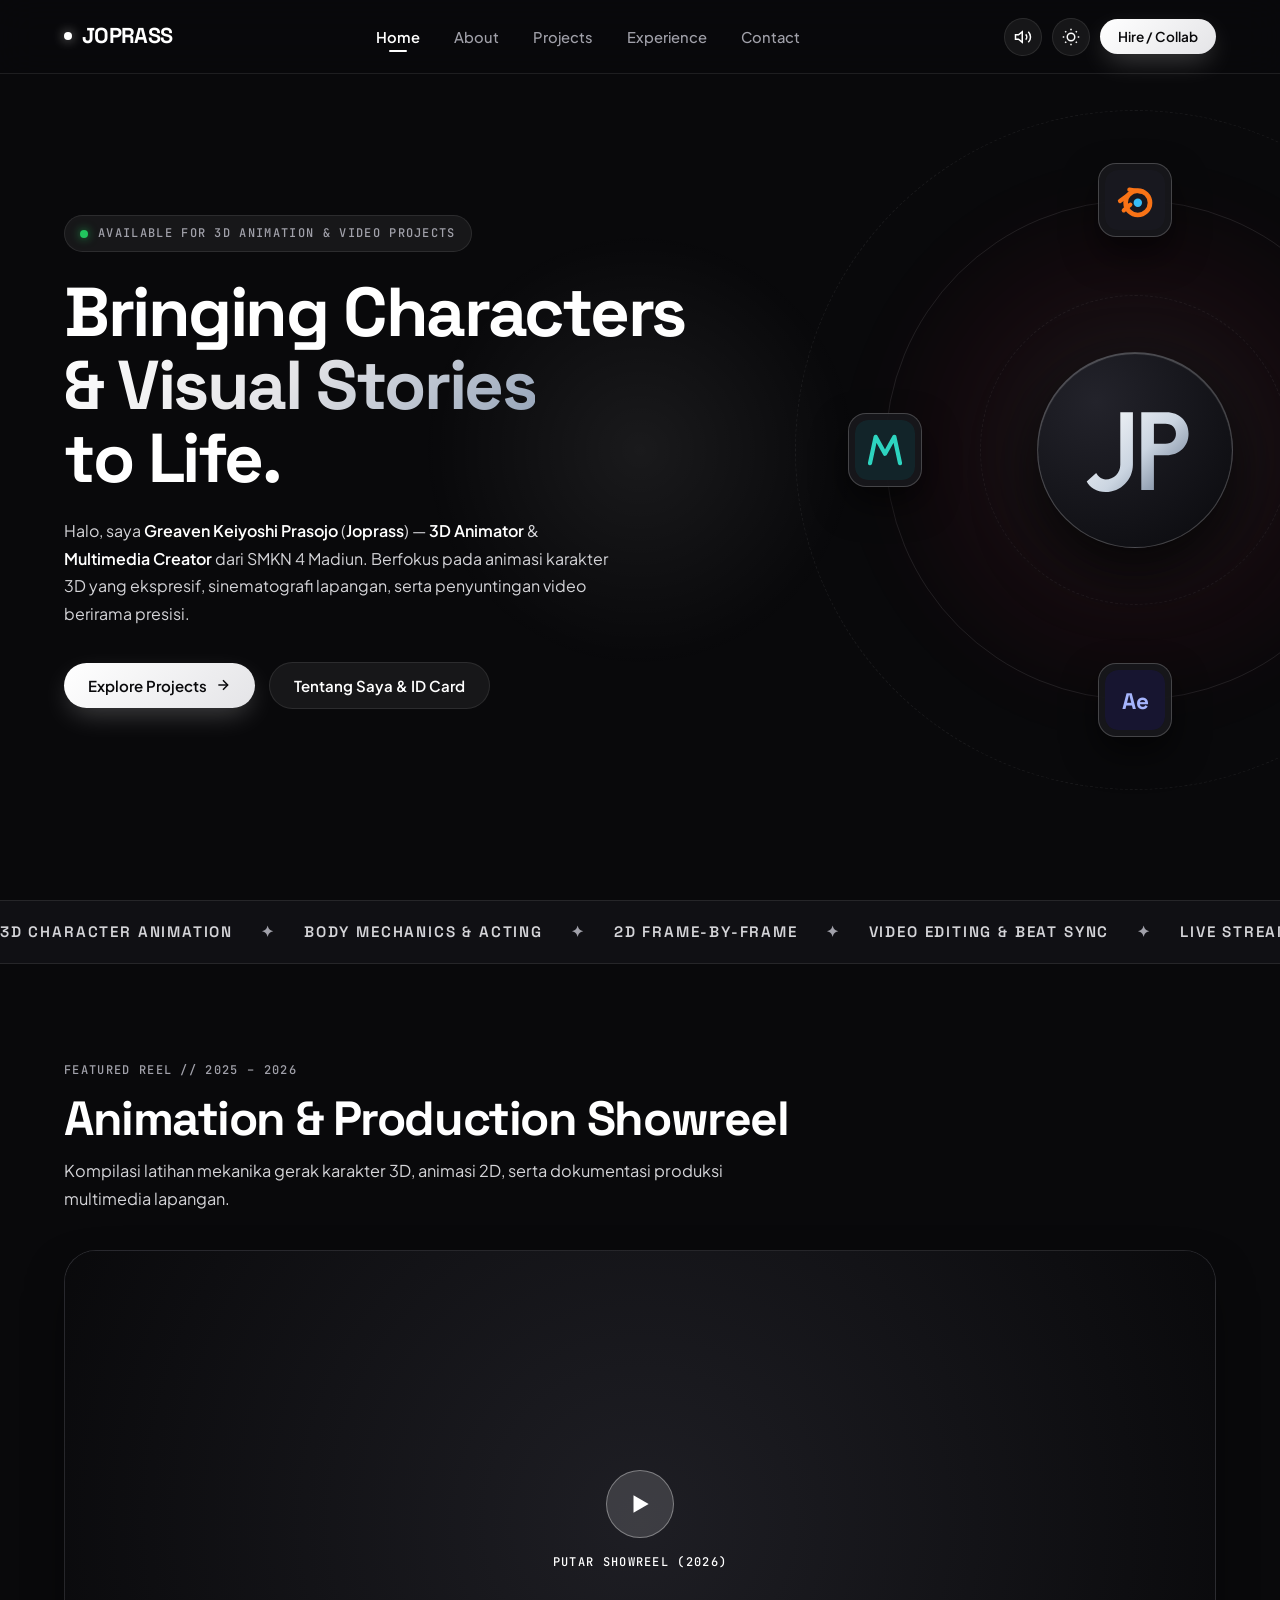
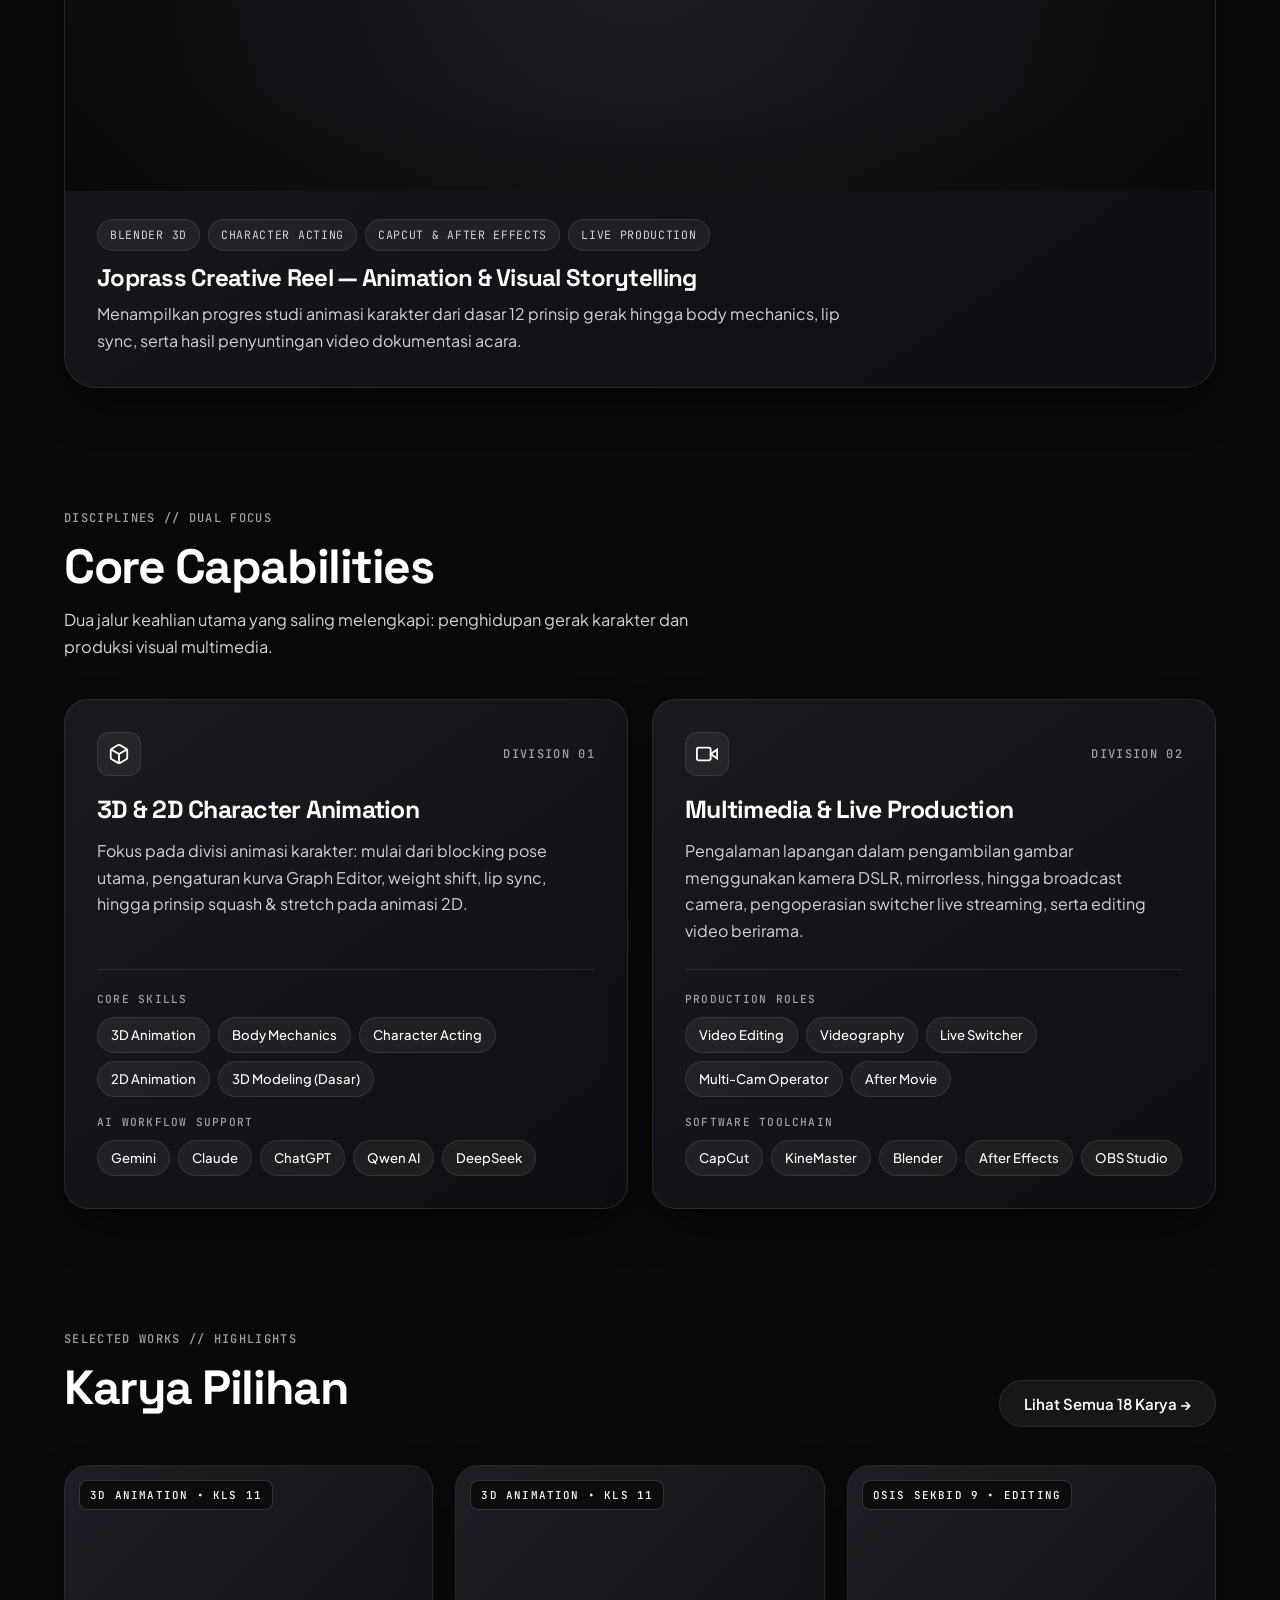
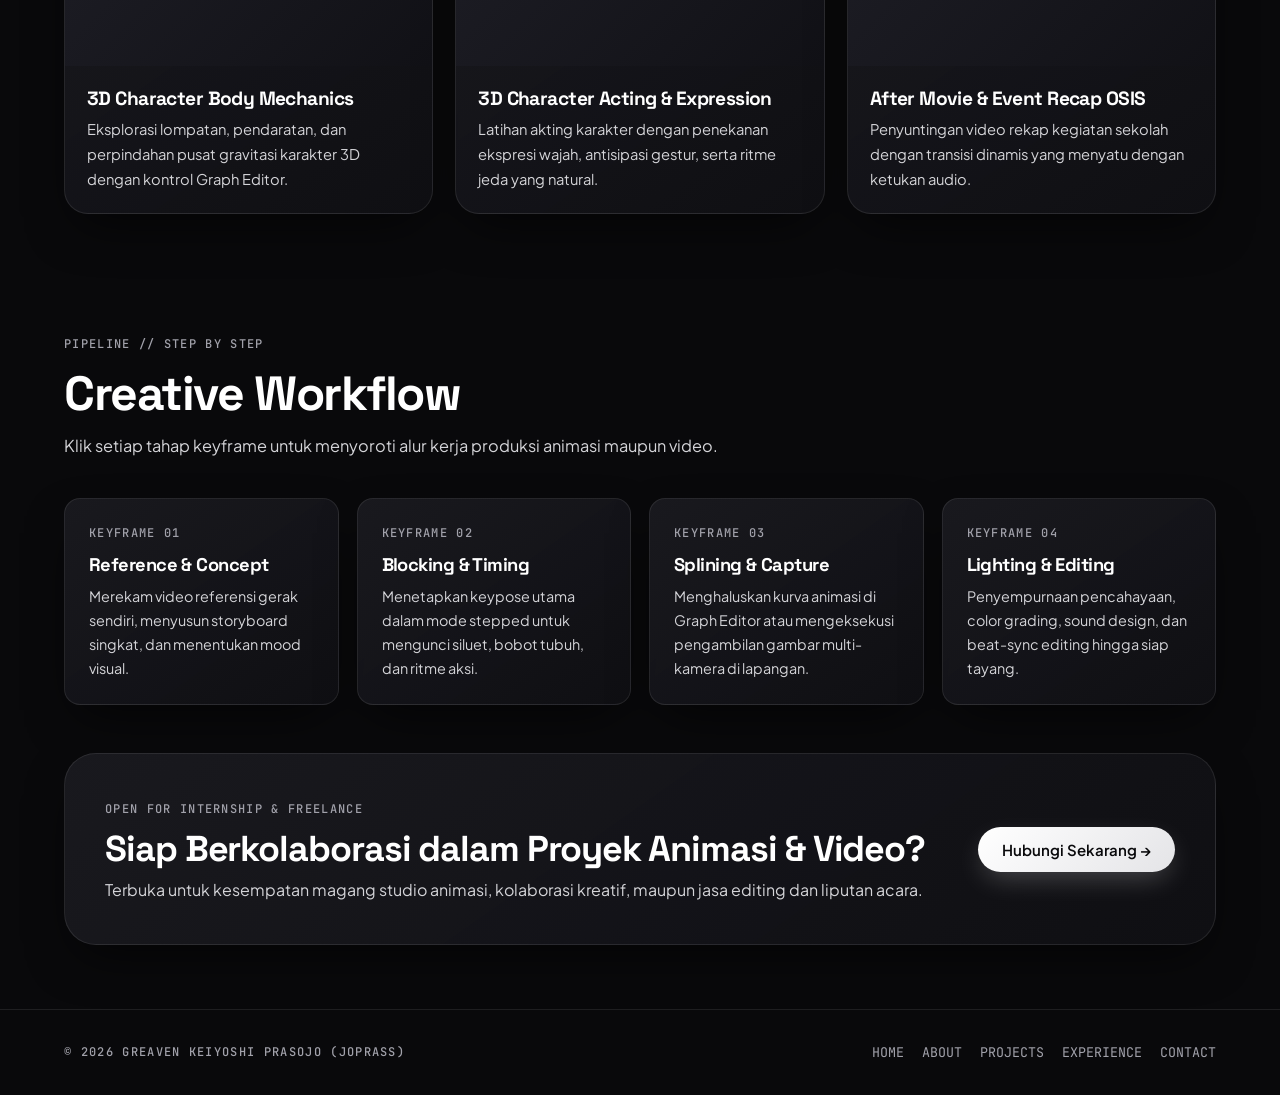
==== commit 787c5754: "Update index.html" ====
--- a/index.html
+++ b/index.html
@@ -3,36 +3,43 @@
 <head>
   <meta charset="UTF-8" />
   <meta name="viewport" content="width=device-width, initial-scale=1.0" />
-  <title>Greaven Keiyoshi Prasojo — 3D Animator &amp; Multimedia Creator</title>
-  <meta name="description" content="Portofolio resmi Greaven Keiyoshi Prasojo (Joprass) — Siswa Jurusan Animasi SMKN 4 Madiun, 3D Character Animator, Videographer, dan Video Editor." />
-  <link rel="icon" type="image/png" href="assets/logo-jp.png" />
+  <title>Greaven Keiyoshi (Joprass) — 3D Animator &amp; Multimedia Creator</title>
+  <meta
+    name="description"
+    content="Portofolio resmi Greaven Keiyoshi Prasojo (Joprass) — 3D Animator, 2D Animator, Videographer, dan Video Editor asal Madiun."
+  />
 
   <!-- Google Fonts -->
   <link rel="preconnect" href="https://fonts.googleapis.com" />
   <link rel="preconnect" href="https://fonts.gstatic.com" crossorigin />
-  <link href="https://fonts.googleapis.com/css2?family=JetBrains+Mono:wght@400;500;600&family=Plus+Jakarta+Sans:wght@400;500;600;700&family=Space+Grotesk:wght@500;600;700&display=swap" rel="stylesheet" />
-
-  <!-- CSS Terpisah (dengan cache-buster ?v=3) -->
-  <link rel="stylesheet" href="style.css?v=3" />
+  <link
+    href="https://fonts.googleapis.com/css2?family=JetBrains+Mono:wght@400;500;600&family=Plus+Jakarta+Sans:wght@400;500;600;700&family=Space+Grotesk:wght@600;700&display=swap"
+    rel="stylesheet"
+  />
+
+  <!-- Stylesheet Versi 4 -->
+  <link rel="stylesheet" href="style.css?v=4" />
 </head>
 <body>
-  <!-- Subtle Cursor Shadow / Ambient Follower -->
-  <div id="cursorGlow" class="cursor-glow" aria-hidden="true"></div>
+  <!-- Cursor Ambient Glow -->
+  <div class="cursor-glow" id="cursorGlow"></div>
 
   <!-- Page Transition Curtain -->
-  <div id="pageTransition" class="page-transition" aria-hidden="true">
+  <div class="page-transition" id="pageTransition" aria-hidden="true">
     <div class="transition-inner">
       <span class="transition-brand">JOPRASS</span>
       <div class="transition-line"></div>
     </div>
   </div>
 
-  <!-- Navigation Header -->
-  <header class="navbar" id="navbar">
+  <!-- ======================================================================
+       NAVBAR
+       ====================================================================== -->
+  <header class="navbar">
     <div class="container nav-container">
       <a href="#home" class="nav-brand" data-nav="home">
         <span class="brand-dot"></span>
-        <span>Greaven<span class="text-platinum">.</span></span>
+        <span>JOPRASS</span>
       </a>
 
       <nav class="nav-links" aria-label="Navigasi Utama">
@@ -44,7 +51,7 @@
       </nav>
 
       <div class="nav-actions">
-        <button type="button" id="soundToggle" class="icon-btn" title="Aktifkan / Matikan Efek Suara" aria-label="Toggle Sound">
+        <button type="button" class="icon-btn" id="soundToggle" aria-label="Suara Interaksi" title="Suara Efek">
           <svg class="icon-sound-on" width="18" height="18" viewBox="0 0 24 24" fill="none" stroke="currentColor" stroke-width="2">
             <polygon points="11 5 6 9 2 9 2 15 6 15 11 19 11 5"></polygon>
             <path d="M15.54 8.46a5 5 0 0 1 0 7.07"></path>
@@ -57,7 +64,7 @@
           </svg>
         </button>
 
-        <button type="button" id="themeToggle" class="icon-btn" title="Ganti Mode Gelap / Terang" aria-label="Toggle Theme">
+        <button type="button" class="icon-btn" id="themeToggle" aria-label="Ganti Tema" title="Dark / Light Mode">
           <svg class="icon-sun" width="18" height="18" viewBox="0 0 24 24" fill="none" stroke="currentColor" stroke-width="2">
             <circle cx="12" cy="12" r="5"></circle>
             <line x1="12" y1="1" x2="12" y2="3"></line>
@@ -74,135 +81,147 @@
           </svg>
         </button>
 
-        <a href="assets/CV_Greaven_Keiyoshi_Prasojo.pdf" download="CV_Greaven_Keiyoshi_Prasojo.pdf" class="btn btn-primary btn-sm">
-          Download CV
-        </a>
-
-        <button type="button" id="mobileMenuBtn" class="icon-btn mobile-only" aria-label="Buka Menu">
-          <svg width="20" height="20" viewBox="0 0 24 24" fill="none" stroke="currentColor" stroke-width="2">
-            <line x1="3" y1="7" x2="21" y2="7"></line>
+        <button type="button" class="btn btn-primary btn-sm" data-nav="contact">Hire / Collab</button>
+
+        <button type="button" class="icon-btn mobile-only" id="mobileMenuBtn" aria-label="Buka Menu">
+          <svg width="18" height="18" viewBox="0 0 24 24" fill="none" stroke="currentColor" stroke-width="2">
+            <line x1="3" y1="6" x2="21" y2="6"></line>
             <line x1="3" y1="12" x2="21" y2="12"></line>
-            <line x1="3" y1="17" x2="21" y2="17"></line>
+            <line x1="3" y1="18" x2="21" y2="18"></line>
           </svg>
         </button>
       </div>
     </div>
 
-    <!-- Mobile Navigation Drawer -->
-    <div id="mobileMenu" class="mobile-menu">
+    <!-- Mobile Navigation Dropdown -->
+    <div class="mobile-menu" id="mobileMenu">
       <button type="button" class="mobile-nav-link active" data-nav="home">Home</button>
       <button type="button" class="mobile-nav-link" data-nav="about">About</button>
       <button type="button" class="mobile-nav-link" data-nav="projects">Projects</button>
       <button type="button" class="mobile-nav-link" data-nav="experience">Experience</button>
       <button type="button" class="mobile-nav-link" data-nav="contact">Contact</button>
-      <a href="assets/CV_Greaven_Keiyoshi_Prasojo.pdf" download="CV_Greaven_Keiyoshi_Prasojo.pdf" class="btn btn-primary mobile-cv-btn">
-        Download CV
-      </a>
     </div>
   </header>
 
-  <main id="appMain">
-    <!-- =========================================================
+  <!-- ======================================================================
+       MAIN CONTENT (MULTI-PAGE SPA SECTIONS)
+       ====================================================================== -->
+  <main>
+    <!-- ====================================================================
          PAGE 1: HOME
-    ========================================================== -->
-    <section id="page-home" class="page-section active" aria-label="Home">
+         ==================================================================== -->
+    <section class="page-section active" id="page-home">
+      <!-- Hero Section -->
       <div class="hero-wrapper">
         <div class="container hero-grid">
-          <div class="hero-content reveal">
+          <div class="hero-content">
             <div class="status-pill">
               <span class="status-dot"></span>
-              <span class="mono-label">OPEN FOR COLLABORATION • MADIUN</span>
+              <span class="mono-label">AVAILABLE FOR 3D ANIMATION &amp; VIDEO PROJECTS</span>
             </div>
 
             <h1 class="hero-title">
-              3D Animator &amp;<br />
-              <span class="text-gradient-white">Multimedia Creator.</span>
+              Bringing Characters <br />
+              <span class="text-gradient-white">&amp; Visual Stories</span> <br />
+              to Life.
             </h1>
 
             <p class="hero-desc">
-              Saya <strong>Greaven Keiyoshi Prasojo</strong>, siswa program keahlian Animasi di <strong>SMKN 4 Madiun</strong>. Saya berfokus pada pembuatan animasi karakter 3D, videografi, dan penyuntingan video.
+              Halo, saya <strong>Greaven Keiyoshi Prasojo</strong> (<strong>Joprass</strong>) —
+              <strong>3D Animator</strong> &amp; <strong>Multimedia Creator</strong> dari SMKN 4 Madiun.
+              Berfokus pada animasi karakter 3D yang ekspresif, sinematografi lapangan, serta penyuntingan video berirama presisi.
             </p>
 
             <div class="hero-cta-group">
               <button type="button" class="btn btn-primary" data-nav="projects">
-                Lihat Karya <span aria-hidden="true">→</span>
+                Explore Projects
+                <svg width="16" height="16" viewBox="0 0 24 24" fill="none" stroke="currentColor" stroke-width="2.2">
+                  <line x1="5" y1="12" x2="19" y2="12"></line>
+                  <polyline points="12 5 19 12 12 19"></polyline>
+                </svg>
               </button>
-              <button type="button" class="btn btn-secondary" data-nav="contact">
-                Hubungi Saya
+              <button type="button" class="btn btn-secondary" data-nav="about">
+                Tentang Saya &amp; ID Card
               </button>
             </div>
           </div>
         </div>
 
-        <!-- Large Right-Edge Offset Orbit Stage -->
+        <!-- Right-Edge Offset Orbit Stage -->
         <div class="hero-orbit-stage" aria-hidden="true">
           <div class="orbit-ambient-glow"></div>
           <div class="orbit-ring orbit-ring-outer"></div>
           <div class="orbit-ring orbit-ring-mid"></div>
           <div class="orbit-ring orbit-ring-inner"></div>
 
+          <!-- Center JP Monogram Hub -->
           <div class="orbit-hub">
             <div class="orbit-hub-inner">
-              <img
-                src="assets/logo-jp.png"
-                alt="Logo JP"
-                class="jp-logo-img"
-                onerror="this.style.display='none'; this.nextElementSibling.style.display='block';"
-              />
-              <svg class="jp-logo-svg" viewBox="0 0 120 120" fill="none" xmlns="http://www.w3.org/2000/svg" style="display:none;">
-                <path d="M88 20L98 14L82 42L72 48L88 20Z" fill="#E11D48" />
-                <path d="M54 28H68V74C68 89.5 57.5 98 42.5 98C31.5 98 23.5 92.5 20 83.5L32.5 77.5C34.5 82.5 38 85 42.5 85C49.5 85 54 80.5 54 72.5V28Z" fill="#E11D48" />
-                <path d="M58 42H83C96.5 42 105 50 105 62C105 74 96.5 82 83 82H72V96H58V42ZM72 54V70H81.5C87.5 70 91 66.8 91 62C91 57.2 87.5 54 81.5 54H72Z" fill="#FFFFFF" />
+              <svg class="jp-logo-svg" viewBox="0 0 120 120" fill="none" xmlns="http://www.w3.org/2000/svg">
+                <defs>
+                  <linearGradient id="jpSilver" x1="15" y1="15" x2="105" y2="105" gradientUnits="userSpaceOnUse">
+                    <stop offset="0%" stop-color="#FFFFFF" />
+                    <stop offset="55%" stop-color="#CBD5E1" />
+                    <stop offset="100%" stop-color="#64748B" />
+                  </linearGradient>
+                </defs>
+                <!-- Letter J -->
+                <path
+                  d="M46 24H58V74C58 88.3594 46.3594 100 32 100C23.5 100 17 96 14 90L23 82C25 85.5 28 88 32 88C40 88 46 82 46 74V24Z"
+                  fill="url(#jpSilver)"
+                />
+                <!-- Letter P -->
+                <path
+                  d="M66 24H90C102.15 24 111 32.5 111 44.5C111 56.5 102.15 65 90 65H78V98H66V24ZM78 35V54H89C95.2 54 99 50.2 99 44.5C99 38.8 95.2 35 89 35H78Z"
+                  fill="url(#jpSilver)"
+                />
               </svg>
             </div>
           </div>
 
+          <!-- Orbiting Creative Software Badges -->
           <div class="orbit-track">
-            <!-- 1. CapCut -->
-            <div class="orbit-node node-1" title="CapCut">
+            <!-- Node 1: Blender -->
+            <div class="orbit-node node-1">
               <div class="orbit-icon-card">
-                <svg viewBox="0 0 64 64" fill="none" xmlns="http://www.w3.org/2000/svg">
-                  <rect width="64" height="64" rx="15" fill="#FFFFFF" />
-                  <path d="M16 21.5L48 39.5V45L16 27V21.5Z" fill="#09090B" />
-                  <path d="M48 21.5L16 39.5V45L48 27V21.5Z" fill="#09090B" />
-                  <path d="M16 21.5H41C43.2 21.5 45 23.3 45 25.5V26.5H16V21.5Z" fill="#09090B" />
-                  <path d="M16 40H45V41C45 43.2 43.2 45 41 45H16V40Z" fill="#09090B" />
+                <svg viewBox="0 0 64 64" fill="none">
+                  <rect width="64" height="64" rx="14" fill="#18181F" />
+                  <circle cx="35" cy="35" r="13" stroke="#F97316" stroke-width="5" />
+                  <circle cx="35" cy="35" r="4.5" fill="#38BDF8" />
+                  <path d="M16 33L27 25M20 43L27 37M26 21L39 23" stroke="#F97316" stroke-width="4.5" stroke-linecap="round" />
                 </svg>
               </div>
             </div>
 
-            <!-- 2. Adobe After Effects -->
-            <div class="orbit-node node-2" title="Adobe After Effects">
+            <!-- Node 2: CapCut -->
+            <div class="orbit-node node-2">
               <div class="orbit-icon-card">
-                <svg viewBox="0 0 64 64" fill="none" xmlns="http://www.w3.org/2000/svg">
-                  <rect width="64" height="64" rx="15" fill="#00005B" />
-                  <text x="50%" y="54%" dominant-baseline="middle" text-anchor="middle" fill="#9999FF" font-family="Plus Jakarta Sans, sans-serif" font-weight="800" font-size="27" letter-spacing="-1">Ae</text>
+                <svg viewBox="0 0 64 64" fill="none">
+                  <rect width="64" height="64" rx="14" fill="#18181F" />
+                  <path d="M18 22L46 42M46 22L18 42" stroke="#FFFFFF" stroke-width="4.5" stroke-linecap="round" />
+                  <path d="M18 22H27M18 42H27M37 22H46M37 42H46" stroke="#FFFFFF" stroke-width="4.5" stroke-linecap="round" />
                 </svg>
               </div>
             </div>
 
-            <!-- 3. Blender -->
-            <div class="orbit-node node-3" title="Blender 3D">
+            <!-- Node 3: After Effects -->
+            <div class="orbit-node node-3">
               <div class="orbit-icon-card">
-                <svg viewBox="0 0 64 64" fill="none" xmlns="http://www.w3.org/2000/svg">
-                  <rect width="64" height="64" rx="15" fill="#18181B" />
-                  <path d="M35.5 16.5L25.5 24.2H15.5C13.8 24.2 12.5 25.5 12.5 27.2C12.5 28.9 13.8 30.2 15.5 30.2H22.2L13.2 37.2C11.9 38.2 11.7 40.1 12.7 41.4C13.7 42.7 15.6 42.9 16.9 41.9L24.5 36C24.2 37.2 24 38.5 24 39.8C24 47.4 30.2 53.5 37.8 53.5C45.4 53.5 51.5 47.4 51.5 39.8C51.5 35.1 49.1 30.9 45.5 28.4L39.2 17.5C38.3 16.1 36.7 15.6 35.5 16.5Z" fill="#EA7600" />
-                  <circle cx="37.8" cy="39.8" r="8.2" fill="#FFFFFF" />
-                  <circle cx="37.8" cy="39.8" r="4.8" fill="#265787" />
+                <svg viewBox="0 0 64 64" fill="none">
+                  <rect width="64" height="64" rx="14" fill="#171530" />
+                  <text x="50%" y="56%" dominant-baseline="middle" text-anchor="middle" fill="#A5B4FC" font-family="Space Grotesk, sans-serif" font-weight="700" font-size="24">
+                    Ae
+                  </text>
                 </svg>
               </div>
             </div>
 
-            <!-- 4. Autodesk Maya -->
-            <div class="orbit-node node-4" title="Autodesk Maya">
+            <!-- Node 4: Autodesk Maya -->
+            <div class="orbit-node node-4">
               <div class="orbit-icon-card">
-                <svg viewBox="0 0 64 64" fill="none" xmlns="http://www.w3.org/2000/svg">
-                  <rect width="64" height="64" rx="15" fill="#18181B" />
-                  <path d="M21 19H49V51H21V19Z" fill="#28586B" />
-                  <path d="M15 16L21 12V43L15 47V16Z" fill="#6CC4E0" />
-                  <path d="M21 12H45C46.7 12 48 13.3 48 15V40H21V12Z" fill="#37A5CC" />
-                  <path d="M26.5 33V19H30.5L34.5 26.8L38.5 19H42.5V33H39V24.2L35.3 31.2H33.7L30 24.2V33H26.5Z" fill="#FFFFFF" />
-                  <text x="35.5" y="48.5" text-anchor="middle" fill="#FFFFFF" font-family="Space Grotesk, sans-serif" font-weight="700" font-size="8.5" letter-spacing="1.2">AYA</text>
+                <svg viewBox="0 0 64 64" fill="none">
+                  <rect width="64" height="64" rx="14" fill="#122429" />
+                  <path d="M16 46L22 18L32 36L42 18L48 46" stroke="#2DD4BF" stroke-width="4.5" stroke-linecap="round" stroke-linejoin="round" />
                 </svg>
               </div>
             </div>
@@ -210,749 +229,788 @@
         </div>
       </div>
 
-      <!-- Marquee Strip -->
+      <!-- Infinite Marquee Strip -->
       <div class="marquee-section" aria-hidden="true">
         <div class="marquee-track">
           <div class="marquee-content">
             <span>3D CHARACTER ANIMATION</span>
-            <span class="marquee-sep">•</span>
-            <span>GRAPH EDITOR &amp; ACTING</span>
-            <span class="marquee-sep">•</span>
-            <span>VIDEOGRAPHY</span>
-            <span class="marquee-sep">•</span>
+            <span class="marquee-sep">✦</span>
+            <span>BODY MECHANICS &amp; ACTING</span>
+            <span class="marquee-sep">✦</span>
+            <span>2D FRAME-BY-FRAME</span>
+            <span class="marquee-sep">✦</span>
+            <span>VIDEO EDITING &amp; BEAT SYNC</span>
+            <span class="marquee-sep">✦</span>
             <span>LIVE STREAMING SWITCHER</span>
-            <span class="marquee-sep">•</span>
-            <span>VIDEO EDITING</span>
-            <span class="marquee-sep">•</span>
-            <span>2D ANIMATION</span>
-            <span class="marquee-sep">•</span>
-            <span>BLENDER &amp; MAYA</span>
-            <span class="marquee-sep">•</span>
-          </div>
-          <div class="marquee-content" aria-hidden="true">
+            <span class="marquee-sep">✦</span>
+            <span>MULTI-CAMERA PRODUCTION</span>
+            <span class="marquee-sep">✦</span>
+          </div>
+          <div class="marquee-content">
             <span>3D CHARACTER ANIMATION</span>
-            <span class="marquee-sep">•</span>
-            <span>GRAPH EDITOR &amp; ACTING</span>
-            <span class="marquee-sep">•</span>
-            <span>VIDEOGRAPHY</span>
-            <span class="marquee-sep">•</span>
+            <span class="marquee-sep">✦</span>
+            <span>BODY MECHANICS &amp; ACTING</span>
+            <span class="marquee-sep">✦</span>
+            <span>2D FRAME-BY-FRAME</span>
+            <span class="marquee-sep">✦</span>
+            <span>VIDEO EDITING &amp; BEAT SYNC</span>
+            <span class="marquee-sep">✦</span>
             <span>LIVE STREAMING SWITCHER</span>
-            <span class="marquee-sep">•</span>
-            <span>VIDEO EDITING</span>
-            <span class="marquee-sep">•</span>
-            <span>2D ANIMATION</span>
-            <span class="marquee-sep">•</span>
-            <span>BLENDER &amp; MAYA</span>
-            <span class="marquee-sep">•</span>
-          </div>
-        </div>
-      </div>
-
-      <!-- Section 01: Showreel -->
-      <div class="section-block container reveal" id="showreelSection">
-        <div class="section-header">
-          <span class="mono-label section-eyebrow">01 —— SHOWREEL</span>
-          <h2 class="section-title">
-            Animation &amp; <span class="text-gradient-white">Video Showreel.</span>
-          </h2>
-        </div>
-
-        <div class="showreel-card interactive-surface">
+            <span class="marquee-sep">✦</span>
+            <span>MULTI-CAMERA PRODUCTION</span>
+            <span class="marquee-sep">✦</span>
+          </div>
+        </div>
+      </div>
+
+      <!-- Showreel Section -->
+      <div class="container section-block">
+        <div class="section-header reveal">
+          <span class="mono-label section-eyebrow">FEATURED REEL // 2025 – 2026</span>
+          <h2 class="section-title">Animation &amp; Production Showreel</h2>
+          <p class="section-subtitle">
+            Kompilasi latihan mekanika gerak karakter 3D, animasi 2D, serta dokumentasi produksi multimedia lapangan.
+          </p>
+        </div>
+
+        <div class="showreel-card interactive-surface reveal">
           <div class="showreel-media">
-            <video
-              class="showreel-video"
-              src="assets/showreel.mp4"
-              poster="assets/showreel-poster.jpg"
-              controls
-              playsinline
-              preload="metadata"
-            ></video>
+            <video class="showreel-video" src="assets/showreel.mp4" poster="assets/showreel-poster.jpg" controls playsinline></video>
             <div class="showreel-fallback-overlay" id="showreelFallback">
-              <div class="showreel-badge mono-label">REEL • 2025 – 2026</div>
               <div class="showreel-play-ring">
                 <svg width="26" height="26" viewBox="0 0 24 24" fill="currentColor">
                   <polygon points="6 4 20 12 6 20 6 4"></polygon>
                 </svg>
               </div>
-              <p class="mono-label">assets/showreel.mp4</p>
+              <span class="mono-label" style="color:#fff;">PUTAR SHOWREEL (2026)</span>
             </div>
           </div>
 
           <div class="showreel-info">
             <div class="showreel-meta">
-              <span class="tag-pill">3D Animation</span>
-              <span class="tag-pill">Videography</span>
-              <span class="tag-pill">Video Editing</span>
-            </div>
-            <h3 class="card-title">Kumpulan Karya 2025–2026</h3>
+              <span class="tag-pill">BLENDER 3D</span>
+              <span class="tag-pill">CHARACTER ACTING</span>
+              <span class="tag-pill">CAPCUT &amp; AFTER EFFECTS</span>
+              <span class="tag-pill">LIVE PRODUCTION</span>
+            </div>
+            <h3 class="card-title">Joprass Creative Reel — Animation &amp; Visual Storytelling</h3>
             <p class="card-desc">
-              Kumpulan karya animasi karakter 3D, eksplorasi gerak dan ekspresi, serta proyek videografi dan penyuntingan video yang dikembangkan melalui kegiatan sekolah maupun proyek freelance.
-            </p>
-          </div>
-        </div>
-      </div>
-
-      <!-- Section 02: Capabilities -->
-      <div class="section-block container reveal">
-        <div class="section-header">
-          <span class="mono-label section-eyebrow">02 —— CAPABILITIES</span>
-          <h2 class="section-title">
-            Fokus utama <span class="text-gradient-white">kreatif.</span>
-          </h2>
+              Menampilkan progres studi animasi karakter dari dasar 12 prinsip gerak hingga body mechanics, lip sync, serta hasil penyuntingan video dokumentasi acara.
+            </p>
+          </div>
+        </div>
+      </div>
+
+      <!-- Core Capabilities Section -->
+      <div class="container section-block">
+        <div class="section-header reveal">
+          <span class="mono-label section-eyebrow">DISCIPLINES // DUAL FOCUS</span>
+          <h2 class="section-title">Core Capabilities</h2>
+          <p class="section-subtitle">
+            Dua jalur keahlian utama yang saling melengkapi: penghidupan gerak karakter dan produksi visual multimedia.
+          </p>
         </div>
 
         <div class="capabilities-grid">
-          <article class="capability-card interactive-surface">
+          <!-- Card 1: 3D & 2D Animation -->
+          <article class="capability-card interactive-surface reveal">
             <div class="cap-card-shine"></div>
             <div class="cap-top">
-              <span class="mono-label cap-index">01 / CORE SPECIALIZATION</span>
               <div class="cap-icon-box">
-                <svg width="22" height="22" viewBox="0 0 24 24" fill="none" stroke="currentColor" stroke-width="1.8">
-                  <path d="M12 2L2 7l10 5 10-5-10-5z"></path>
-                  <path d="M2 17l10 5 10-5"></path>
-                  <path d="M2 12l10 5 10-5"></path>
+                <svg width="22" height="22" viewBox="0 0 24 24" fill="none" stroke="currentColor" stroke-width="2">
+                  <path d="M21 16V8a2 2 0 0 0-1-1.73l-7-4a2 2 0 0 0-2 0l-7 4A2 2 0 0 0 3 8v8a2 2 0 0 0 1 1.73l7 4a2 2 0 0 0 2 0l7-4A2 2 0 0 0 21 16z"></path>
+                  <polyline points="3.27 6.96 12 12.01 20.73 6.96"></polyline>
+                  <line x1="12" y1="22.08" x2="12" y2="12"></line>
                 </svg>
               </div>
-            </div>
-
-            <h3 class="cap-title">3D Character Animation</h3>
+              <span class="mono-label">DIVISION 01</span>
+            </div>
+
+            <h3 class="cap-title">3D &amp; 2D Character Animation</h3>
             <p class="cap-desc">
-              Menghidupkan pergerakan karakter 3D yang ekspresif dan natural melalui pengaturan kurva Graph Editor yang presisi. Terbiasa menangani penyesuaian rigging dasar, penataan pencahayaan (lighting), hingga proses rendering yang optimal untuk menghadirkan visual animasi yang solid.
+              Fokus pada divisi animasi karakter: mulai dari blocking pose utama, pengaturan kurva Graph Editor, weight shift, lip sync, hingga prinsip squash &amp; stretch pada animasi 2D.
             </p>
 
             <div class="cap-specs">
-              <div class="cap-spec-group">
-                <span class="mono-label spec-label">Software Utama:</span>
+              <div>
+                <span class="mono-label spec-label">CORE SKILLS</span>
                 <div class="skill-pill-row">
-                  <span class="skill-pill">Blender</span>
-                  <span class="skill-pill">Autodesk Maya</span>
+                  <span class="skill-pill">3D Animation</span>
+                  <span class="skill-pill">Body Mechanics</span>
+                  <span class="skill-pill">Character Acting</span>
+                  <span class="skill-pill">2D Animation</span>
+                  <span class="skill-pill">3D Modeling (Dasar)</span>
                 </div>
               </div>
+              <div>
+                <span class="mono-label spec-label">AI WORKFLOW SUPPORT</span>
+                <div class="skill-pill-row">
+                  <span class="skill-pill">Gemini</span>
+                  <span class="skill-pill">Claude</span>
+                  <span class="skill-pill">ChatGPT</span>
+                  <span class="skill-pill">Qwen AI</span>
+                  <span class="skill-pill">DeepSeek</span>
+                </div>
+              </div>
             </div>
           </article>
 
-          <article class="capability-card interactive-surface">
+          <!-- Card 2: Multimedia & Video Production -->
+          <article class="capability-card interactive-surface reveal">
             <div class="cap-card-shine"></div>
             <div class="cap-top">
-              <span class="mono-label cap-index">02 / FIELD &amp; POST-PRODUCTION</span>
               <div class="cap-icon-box">
-                <svg width="22" height="22" viewBox="0 0 24 24" fill="none" stroke="currentColor" stroke-width="1.8">
-                  <path d="M23 7l-7 5 7 5V7z"></path>
+                <svg width="22" height="22" viewBox="0 0 24 24" fill="none" stroke="currentColor" stroke-width="2">
+                  <polygon points="23 7 16 12 23 17 23 7"></polygon>
                   <rect x="1" y="5" width="15" height="14" rx="2" ry="2"></rect>
                 </svg>
               </div>
-            </div>
-
-            <h3 class="cap-title">Multimedia, Videography &amp; Editing</h3>
+              <span class="mono-label">DIVISION 02</span>
+            </div>
+
+            <h3 class="cap-title">Multimedia &amp; Live Production</h3>
             <p class="cap-desc">
-              Menangani dokumentasi acara langsung, pengoperasian berbagai jenis kamera, hingga kendali visual switcher untuk kebutuhan live streaming. Berpengalaman menyunting beragam format video mulai dari after-movie yang dinamis, video profil, dokumentasi kegiatan, hingga konten media sosial vertikal yang selaras dengan ritme audio.
+              Pengalaman lapangan dalam pengambilan gambar menggunakan kamera DSLR, mirrorless, hingga broadcast camera, pengoperasian switcher live streaming, serta editing video berirama.
             </p>
 
             <div class="cap-specs">
-              <div class="cap-spec-group">
-                <span class="mono-label spec-label">Editing &amp; Live Switcher:</span>
+              <div>
+                <span class="mono-label spec-label">PRODUCTION ROLES</span>
+                <div class="skill-pill-row">
+                  <span class="skill-pill">Video Editing</span>
+                  <span class="skill-pill">Videography</span>
+                  <span class="skill-pill">Live Switcher</span>
+                  <span class="skill-pill">Multi-Cam Operator</span>
+                  <span class="skill-pill">After Movie</span>
+                </div>
+              </div>
+              <div>
+                <span class="mono-label spec-label">SOFTWARE TOOLCHAIN</span>
                 <div class="skill-pill-row">
                   <span class="skill-pill">CapCut</span>
                   <span class="skill-pill">KineMaster</span>
-                  <span class="skill-pill">OBS / Switcher</span>
+                  <span class="skill-pill">Blender</span>
+                  <span class="skill-pill">After Effects</span>
+                  <span class="skill-pill">OBS Studio</span>
                 </div>
               </div>
-
-              <div class="cap-spec-group">
-                <span class="mono-label spec-label">Pengoperasian Kamera:</span>
-                <div class="skill-pill-row">
-                  <span class="skill-pill">DSLR</span>
-                  <span class="skill-pill">Mirrorless</span>
-                  <span class="skill-pill">Broadcast Camera</span>
-                  <span class="skill-pill">Camcorder</span>
-                </div>
-              </div>
             </div>
           </article>
         </div>
       </div>
 
-      <!-- Section 03: Selected Works -->
-      <div class="section-block container reveal">
-        <div class="section-header-row">
+      <!-- Selected Works Preview (Home) -->
+      <div class="container section-block">
+        <div class="section-header-row reveal">
           <div>
-            <span class="mono-label section-eyebrow">03 —— SELECTED WORKS</span>
-            <h2 class="section-title">
-              Karya <span class="text-gradient-white">pilihan.</span>
-            </h2>
+            <span class="mono-label section-eyebrow">SELECTED WORKS // HIGHLIGHTS</span>
+            <h2 class="section-title">Karya Pilihan</h2>
           </div>
           <button type="button" class="btn btn-secondary" data-nav="projects">
-            Lihat Semua 18 Karya <span aria-hidden="true">→</span>
+            Lihat Semua 18 Karya →
           </button>
         </div>
 
-        <div class="selected-works-grid" id="homeSelectedWorks">
-          <article class="work-preview-card interactive-surface" data-open-project="0">
+        <div class="selected-works-grid">
+          <article class="work-preview-card interactive-surface reveal" data-open-project="0">
             <div class="work-thumb">
               <img src="assets/work-3d-body.jpg" alt="3D Character Body Mechanics" onerror="this.style.display='none'" />
               <span class="work-badge mono-label">3D ANIMATION • KLS 11</span>
             </div>
             <div class="work-body">
               <h3 class="work-title">3D Character Body Mechanics</h3>
-              <p class="work-desc">Eksplorasi berat tubuh, antisipasi, dan kurva Graph Editor pada pergerakan karakter 3D.</p>
+              <p class="work-desc">
+                Eksplorasi lompatan, pendaratan, dan perpindahan pusat gravitasi karakter 3D dengan kontrol Graph Editor.
+              </p>
             </div>
           </article>
 
-          <article class="work-preview-card interactive-surface" data-open-project="10">
+          <article class="work-preview-card interactive-surface reveal" data-open-project="1">
+            <div class="work-thumb">
+              <img src="assets/work-3d-acting.jpg" alt="3D Character Acting & Expression" onerror="this.style.display='none'" />
+              <span class="work-badge mono-label">3D ANIMATION • KLS 11</span>
+            </div>
+            <div class="work-body">
+              <h3 class="work-title">3D Character Acting &amp; Expression</h3>
+              <p class="work-desc">
+                Latihan akting karakter dengan penekanan ekspresi wajah, antisipasi gestur, serta ritme jeda yang natural.
+              </p>
+            </div>
+          </article>
+
+          <article class="work-preview-card interactive-surface reveal" data-open-project="10">
             <div class="work-thumb">
               <img src="assets/work-osis-aftermovie.jpg" alt="After Movie & Event Recap OSIS" onerror="this.style.display='none'" />
               <span class="work-badge mono-label">OSIS SEKBID 9 • EDITING</span>
             </div>
             <div class="work-body">
               <h3 class="work-title">After Movie &amp; Event Recap OSIS</h3>
-              <p class="work-desc">Penyuntingan video dokumentasi acara besar sekolah dan koordinasi tim liputan OSIS.</p>
+              <p class="work-desc">
+                Penyuntingan video rekap kegiatan sekolah dengan transisi dinamis yang menyatu dengan ketukan audio.
+              </p>
             </div>
           </article>
-
-          <article class="work-preview-card interactive-surface" data-open-project="12">
-            <div class="work-thumb">
-              <img src="assets/work-switcher.jpg" alt="Live Streaming & Visual Switcher" onerror="this.style.display='none'" />
-              <span class="work-badge mono-label">MULTIMEDIA • LIVE</span>
-            </div>
-            <div class="work-body">
-              <h3 class="work-title">Live Streaming &amp; Visual Switcher</h3>
-              <p class="work-desc">Kendali transisi multi-kamera dan siaran langsung acara menggunakan sistem switcher.</p>
-            </div>
-          </article>
-        </div>
-      </div>
-
-      <!-- Section 04: Workflow & CTA Banner -->
-      <div class="section-block container reveal">
-        <div class="section-header">
-          <span class="mono-label section-eyebrow">04 —— WORKFLOW</span>
-          <h2 class="section-title">
-            Alur kerja <span class="text-gradient-white">produksi.</span>
-          </h2>
+        </div>
+      </div>
+
+      <!-- Creative Workflow Section -->
+      <div class="container section-block">
+        <div class="section-header reveal">
+          <span class="mono-label section-eyebrow">PIPELINE // STEP BY STEP</span>
+          <h2 class="section-title">Creative Workflow</h2>
+          <p class="section-subtitle">
+            Klik setiap tahap keyframe untuk menyoroti alur kerja produksi animasi maupun video.
+          </p>
         </div>
 
         <div class="workflow-grid">
-          <div class="workflow-step interactive-surface">
-            <span class="mono-label step-num">KEYFRAME 01</span>
-            <h3 class="step-title">Concept &amp; Blocking</h3>
-            <p class="step-desc">Menyusun referensi gerak, pose kunci (keyposes), atau rencana pengambilan gambar lapangan.</p>
-          </div>
-          <div class="workflow-step interactive-surface">
-            <span class="mono-label step-num">KEYFRAME 02</span>
+          <div class="workflow-step interactive-surface reveal">
+            <span class="step-num mono-label">KEYFRAME 01</span>
+            <h3 class="step-title">Reference &amp; Concept</h3>
+            <p class="step-desc">
+              Merekam video referensi gerak sendiri, menyusun storyboard singkat, dan menentukan mood visual.
+            </p>
+          </div>
+
+          <div class="workflow-step interactive-surface reveal">
+            <span class="step-num mono-label">KEYFRAME 02</span>
+            <h3 class="step-title">Blocking &amp; Timing</h3>
+            <p class="step-desc">
+              Menetapkan keypose utama dalam mode stepped untuk mengunci siluet, bobot tubuh, dan ritme aksi.
+            </p>
+          </div>
+
+          <div class="workflow-step interactive-surface reveal">
+            <span class="step-num mono-label">KEYFRAME 03</span>
             <h3 class="step-title">Splining &amp; Capture</h3>
-            <p class="step-desc">Menghaluskan kurva animasi di Graph Editor atau merekam momen dengan berbagai jenis kamera.</p>
-          </div>
-          <div class="workflow-step interactive-surface">
-            <span class="mono-label step-num">KEYFRAME 03</span>
+            <p class="step-desc">
+              Menghaluskan kurva animasi di Graph Editor atau mengeksekusi pengambilan gambar multi-kamera di lapangan.
+            </p>
+          </div>
+
+          <div class="workflow-step interactive-surface reveal">
+            <span class="step-num mono-label">KEYFRAME 04</span>
             <h3 class="step-title">Lighting &amp; Editing</h3>
-            <p class="step-desc">Penataan pencahayaan 3D, pemotongan ritme visual, serta sinkronisasi audio yang presisi.</p>
-          </div>
-          <div class="workflow-step interactive-surface">
-            <span class="mono-label step-num">KEYFRAME 04</span>
-            <h3 class="step-title">Final Render &amp; Delivery</h3>
-            <p class="step-desc">Quality check resolusi akhir untuk siap dipublikasikan di berbagai platform digital.</p>
-          </div>
-        </div>
-
-        <div class="cta-banner interactive-surface">
-          <div class="cta-banner-text">
-            <span class="mono-label">AVAILABLE FOR PROJECTS</span>
-            <h2 class="cta-title">Tertarik untuk berkolaborasi?</h2>
-            <p class="cta-desc">Terbuka untuk proyek animasi karakter 3D, dokumentasi acara, maupun penyuntingan video.</p>
+            <p class="step-desc">
+              Penyempurnaan pencahayaan, color grading, sound design, dan beat-sync editing hingga siap tayang.
+            </p>
+          </div>
+        </div>
+
+        <!-- CTA Banner -->
+        <div class="cta-banner interactive-surface reveal">
+          <div>
+            <span class="mono-label">OPEN FOR INTERNSHIP &amp; FREELANCE</span>
+            <h3 class="cta-title">Siap Berkolaborasi dalam Proyek Animasi &amp; Video?</h3>
+            <p class="cta-desc">
+              Terbuka untuk kesempatan magang studio animasi, kolaborasi kreatif, maupun jasa editing dan liputan acara.
+            </p>
           </div>
           <button type="button" class="btn btn-primary" data-nav="contact">
-            Mulai Diskusi <span aria-hidden="true">→</span>
+            Hubungi Sekarang →
           </button>
         </div>
       </div>
     </section>
 
-    <!-- =========================================================
+    <!-- ====================================================================
          PAGE 2: ABOUT
-    ========================================================== -->
-    <section id="page-about" class="page-section" aria-label="About">
+         ==================================================================== -->
+    <section class="page-section" id="page-about">
       <div class="container page-top-pad">
         <div class="about-hero-grid">
+          <!-- Interactive 3D Hanging ID Card -->
           <div class="idcard-column reveal">
             <div class="idcard-scene" id="idCardScene">
-              <canvas id="lanyardCanvas" width="340" height="170" aria-hidden="true"></canvas>
+              <canvas id="lanyardCanvas" width="340" height="170"></canvas>
 
               <div class="idcard-3d" id="idCard3d">
+                <!-- Front Face -->
                 <div class="idcard-face idcard-front">
                   <div class="idcard-gloss"></div>
-                  <div class="idcard-clip"></div>
-                  <div class="idcard-header">
-                    <span class="mono-label">JOPRASS // CREATIVE PASS</span>
-                    <span class="idcard-dot"></span>
+                  <div>
+                    <div class="idcard-clip"></div>
+                    <div class="idcard-header">
+                      <span class="mono-label">CREATOR PASS // 2026</span>
+                      <span class="idcard-dot"></span>
+                    </div>
                   </div>
 
                   <div class="idcard-photo-frame">
                     <img
-                      id="aboutPhoto"
-                      src="assets/1.jpeg"
-                      alt="Greaven Keiyoshi Prasojo"
-                      onerror="if(!this.dataset.step){this.dataset.step='1';this.src='assets/1.jpg';}else if(this.dataset.step==='1'){this.dataset.step='2';this.src='assets/1.png';}else if(this.dataset.step==='2'){this.dataset.step='3';this.src='1.jpeg';}else{this.style.display='none';this.nextElementSibling.style.display='flex';}"
+                      src="assets/profile.jpg"
+                      alt="Foto Greaven Keiyoshi"
+                      onerror="this.style.display='none'; this.nextElementSibling.style.display='flex';"
                     />
-                    <div class="idcard-photo-fallback" style="display:none;">
-                      <span>GKP</span>
-                    </div>
+                    <div class="idcard-photo-fallback" style="display:none;">JP</div>
                   </div>
 
                   <div class="idcard-identity">
-                    <h3 class="idcard-name">GREAVEN K.P.</h3>
-                    <p class="idcard-role mono-label">3D ANIMATOR &amp; MULTIMEDIA</p>
+                    <h2 class="idcard-name">GREAVEN KEIYOSHI</h2>
+                    <p class="idcard-role mono-label">3D ANIMATOR • MULTIMEDIA</p>
                   </div>
 
                   <div class="idcard-footer mono-label">
                     <span>SMKN 4 MADIUN</span>
-                    <span>ID-2026</span>
+                    <span>ID #JP-010</span>
                   </div>
                 </div>
 
+                <!-- Back Face -->
                 <div class="idcard-face idcard-back">
                   <div class="idcard-gloss"></div>
-                  <div class="idcard-clip"></div>
-                  <span class="mono-label">SCAN TO CONNECT</span>
+                  <span class="mono-label" style="color:#94a3b8;">PORTFOLIO VERIFICATION</span>
 
                   <div class="qr-box">
-                    <svg viewBox="0 0 100 100" width="130" height="130" fill="currentColor" aria-label="QR Code Instagram @joprass_">
-                      <rect x="8" y="8" width="26" height="26" rx="3" fill="none" stroke="currentColor" stroke-width="5"/>
-                      <rect x="15" y="15" width="12" height="12"/>
-                      <rect x="66" y="8" width="26" height="26" rx="3" fill="none" stroke="currentColor" stroke-width="5"/>
-                      <rect x="73" y="15" width="12" height="12"/>
-                      <rect x="8" y="66" width="26" height="26" rx="3" fill="none" stroke="currentColor" stroke-width="5"/>
-                      <rect x="15" y="73" width="12" height="12"/>
-                      <rect x="44" y="10" width="6" height="6"/><rect x="54" y="16" width="6" height="12"/>
-                      <rect x="42" y="34" width="16" height="6"/><rect x="10" y="44" width="12" height="6"/>
-                      <rect x="30" y="46" width="8" height="14"/><rect x="46" y="46" width="12" height="12"/>
-                      <rect x="66" y="44" width="10" height="6"/><rect x="84" y="44" width="8" height="14"/>
-                      <rect x="44" y="66" width="6" height="14"/><rect x="56" y="72" width="14" height="6"/>
-                      <rect x="76" y="68" width="16" height="8"/><rect x="66" y="84" width="24" height="8"/>
+                    <svg width="112" height="112" viewBox="0 0 100 100" fill="currentColor">
+                      <rect x="8" y="8" width="26" height="26" rx="3" fill="none" stroke="currentColor" stroke-width="6" />
+                      <rect x="15" y="15" width="12" height="12" />
+                      <rect x="66" y="8" width="26" height="26" rx="3" fill="none" stroke="currentColor" stroke-width="6" />
+                      <rect x="73" y="15" width="12" height="12" />
+                      <rect x="8" y="66" width="26" height="26" rx="3" fill="none" stroke="currentColor" stroke-width="6" />
+                      <rect x="15" y="73" width="12" height="12" />
+                      <rect x="44" y="12" width="10" height="10" />
+                      <rect x="44" y="32" width="12" height="12" />
+                      <rect x="14" y="44" width="14" height="10" />
+                      <rect x="42" y="54" width="16" height="16" />
+                      <rect x="68" y="46" width="12" height="12" />
+                      <rect x="66" y="70" width="24" height="10" />
+                      <rect x="46" y="78" width="12" height="14" />
                     </svg>
                   </div>
 
-                  <p class="idcard-back-handle">@joprass_</p>
-                  <span class="mono-label idcard-back-sub">CONNECT OUR JOURNEY</span>
+                  <div>
+                    <div class="idcard-back-handle">@joprass</div>
+                    <p class="idcard-back-sub mono-label">MADIUN • EAST JAVA, ID</p>
+                  </div>
                 </div>
               </div>
             </div>
 
             <div class="idcard-controls">
-              <span class="mono-label hint-text">Tarik kartu untuk ayunkan • Klik untuk balik</span>
-              <button type="button" id="flipCardBtn" class="btn btn-secondary btn-sm">
-                Putar Kartu ↻
+              <button type="button" class="btn btn-secondary btn-sm" id="flipCardBtn">
+                Putar Kartu (Flip)
               </button>
-            </div>
-          </div>
-
-          <div class="about-bio-column reveal">
-            <span class="mono-label section-eyebrow">01 —— ABOUT ME</span>
-            <h2 class="section-title">
-              Menghidupkan karakter &amp; <span class="text-gradient-white">momen visual.</span>
-            </h2>
+              <span class="hint-text mono-label">TARIK ATAU KLIK KARTU UNTUK INTERAKSI</span>
+            </div>
+          </div>
+
+          <!-- Bio Story -->
+          <div class="reveal">
+            <span class="mono-label section-eyebrow">ABOUT ME // PROFILE</span>
+            <h1 class="section-title">Menghidupkan Gerak Karakter &amp; Visual Sinematik.</h1>
 
             <div class="bio-paragraphs">
               <p>
-                Halo! Saya <strong>Greaven Keiyoshi Prasojo</strong>, pelajar Jurusan Animasi di <strong>SMKN 4 Madiun</strong>, Jawa Timur.
+                Saya <strong>Greaven Keiyoshi Prasojo</strong> (akrab dipanggil <strong>Griven</strong> / <strong>Joprass</strong>), siswa kelas 11 jurusan <strong>Animasi di SMKN 4 Madiun</strong>. Ketertarikan saya berfokus pada bagaimana sebuah karakter 3D maupun 2D mampu menyampaikan emosi dan bobot gerakan yang terasa nyata.
               </p>
               <p>
-                Pada jenjang <strong>Kelas 10</strong>, saya mempelajari dasar-dasar gambar 2D serta fondasi 3D Modeling. Memasuki <strong>Kelas 11</strong>, saya mulai mendalami teknik Animasi 2D sekaligus memfokuskan diri pada <strong>Divisi Animation (3D Character Animation)</strong> dan bidang <strong>Multimedia (Videografi &amp; Video Editing)</strong>.
+                Jika di kelas 10 saya mempelajari fondasi 3D modeling dan prinsip dasar animasi, di kelas 11 saya memfokuskan langkah pada <strong>divisi 3D Animation</strong> (body mechanics, acting, dan timing) sekaligus mendalami <strong>produksi multimedia</strong>.
               </p>
               <p>
-                Di luar jam sekolah, saya aktif mengasah kemampuan melalui berbagai pengalaman nyata—mulai dari memimpin tim dokumentasi sebagai <strong>Ketua Sekbid 9 (Media Sosial &amp; TIK) OSIS SMKN 4 Madiun</strong>, bertugas sebagai kameramen dan visual switcher di tim multimedia gereja, menangani proyek video freelance, hingga mengeksplorasi pemanfaatan kecerdasan buatan (AI) untuk mengefisienkan alur kerja kreatif.
+                Di luar jam sekolah, saya aktif memimpin publikasi digital sebagai Ketua Sekbid 9 OSIS, bertugas sebagai operator switcher dan kameramen utama tim multimedia, serta menerima proyek freelance video editing dan dokumentasi acara.
               </p>
             </div>
           </div>
         </div>
 
-        <div class="section-block reveal">
-          <div class="section-header">
-            <span class="mono-label section-eyebrow">02 —— TOOLS &amp; PROFICIENCY</span>
-            <h2 class="section-title">
-              Perangkat lunak &amp; <span class="text-gradient-white">penguasaan.</span>
-            </h2>
+        <!-- Software Proficiency Bars -->
+        <div class="section-block">
+          <div class="section-header reveal">
+            <span class="mono-label section-eyebrow">TECHNICAL STACK // SELF-ASSESSED</span>
+            <h2 class="section-title">Penguasaan Perangkat Lunak</h2>
           </div>
 
           <div class="proficiency-list" id="skillsBars">
-            <div class="prof-item interactive-surface">
+            <div class="prof-item interactive-surface reveal">
+              <div class="prof-header">
+                <div>
+                  <h3 class="prof-name">CapCut</h3>
+                  <p class="prof-sub">Fast-paced editing, beat-sync reels, color adjustment, &amp; social media content</p>
+                </div>
+                <span class="prof-percent mono-label">60%</span>
+              </div>
+              <div class="prof-track">
+                <div class="prof-fill" style="width: 60%;"></div>
+              </div>
+            </div>
+
+            <div class="prof-item interactive-surface reveal">
+              <div class="prof-header">
+                <div>
+                  <h3 class="prof-name">KineMaster</h3>
+                  <p class="prof-sub">Mobile multi-layer video editing, audio mixing, &amp; quick event recap</p>
+                </div>
+                <span class="prof-percent mono-label">40%</span>
+              </div>
+              <div class="prof-track">
+                <div class="prof-fill" style="width: 40%;"></div>
+              </div>
+            </div>
+
+            <div class="prof-item interactive-surface reveal">
               <div class="prof-header">
                 <div>
                   <h3 class="prof-name">Blender</h3>
-                  <span class="prof-sub">3D Character Animation, Graph Editor &amp; Basic Rigging</span>
+                  <p class="prof-sub">3D character animation, Graph Editor curves, keyframing, &amp; dasar 3D modeling</p>
                 </div>
-                <span class="mono-label prof-percent">40%</span>
+                <span class="prof-percent mono-label">30%</span>
               </div>
               <div class="prof-track">
-                <div class="prof-fill" style="width: 40%;"></div>
-              </div>
-            </div>
-
-            <div class="prof-item interactive-surface">
+                <div class="prof-fill" style="width: 30%;"></div>
+              </div>
+            </div>
+
+            <div class="prof-item interactive-surface reveal">
               <div class="prof-header">
                 <div>
                   <h3 class="prof-name">Autodesk Maya</h3>
-                  <span class="prof-sub">3D Character Acting &amp; Animation Pipeline</span>
+                  <p class="prof-sub">Industry-standard character rigging workflow &amp; 3D animation staging</p>
                 </div>
-                <span class="mono-label prof-percent">10%</span>
+                <span class="prof-percent mono-label">10%</span>
               </div>
               <div class="prof-track">
                 <div class="prof-fill" style="width: 10%;"></div>
               </div>
             </div>
 
-            <div class="prof-item interactive-surface">
+            <div class="prof-item interactive-surface reveal">
               <div class="prof-header">
                 <div>
                   <h3 class="prof-name">Adobe After Effects</h3>
-                  <span class="prof-sub">2D Motion Graphics &amp; Visual Compositing</span>
+                  <p class="prof-sub">Motion graphics dasar, compositing visual, &amp; keyframe transition</p>
                 </div>
-                <span class="mono-label prof-percent">10%</span>
+                <span class="prof-percent mono-label">10%</span>
               </div>
               <div class="prof-track">
                 <div class="prof-fill" style="width: 10%;"></div>
               </div>
             </div>
-
-            <div class="prof-item interactive-surface">
-              <div class="prof-header">
-                <div>
-                  <h3 class="prof-name">CapCut</h3>
-                  <span class="prof-sub">Event Recap Editing, Beat Sync &amp; Color Grading</span>
-                </div>
-                <span class="mono-label prof-percent">70%</span>
-              </div>
-              <div class="prof-track">
-                <div class="prof-fill" style="width: 70%;"></div>
-              </div>
-            </div>
-
-            <div class="prof-item interactive-surface">
-              <div class="prof-header">
-                <div>
-                  <h3 class="prof-name">KineMaster</h3>
-                  <span class="prof-sub">Mobile Multi-Layer Video Editing &amp; Quick Production</span>
-                </div>
-                <span class="mono-label prof-percent">50%</span>
-              </div>
-              <div class="prof-track">
-                <div class="prof-fill" style="width: 50%;"></div>
-              </div>
-            </div>
-          </div>
-        </div>
-
-        <div class="section-block reveal">
-          <div class="section-header">
-            <span class="mono-label section-eyebrow">03 —— ECOSYSTEM &amp; BACKGROUND</span>
-            <h2 class="section-title">
-              Keahlian, AI &amp; <span class="text-gradient-white">pendidikan.</span>
-            </h2>
-          </div>
-
-          <div class="about-quad-grid">
-            <div class="info-box interactive-surface">
-              <span class="mono-label info-box-label">KEAHLIAN UTAMA</span>
-              <h3 class="info-box-title">Core Skills</h3>
-              <div class="pill-wrap">
-                <span class="skill-pill">3D Character Animation (Core)</span>
-                <span class="skill-pill">2D Animation</span>
-                <span class="skill-pill">3D Modeling (Fondasi Kls 10)</span>
-                <span class="skill-pill">Video Editing</span>
-                <span class="skill-pill">Videography</span>
-                <span class="skill-pill">Live Streaming Switcher</span>
-              </div>
-            </div>
-
-            <div class="info-box interactive-surface">
-              <span class="mono-label info-box-label">EKSPLORASI AI</span>
-              <h3 class="info-box-title">AI Creative Workflow</h3>
-              <div class="pill-wrap">
-                <span class="skill-pill">Google Gemini</span>
-                <span class="skill-pill">Claude AI</span>
-                <span class="skill-pill">ChatGPT</span>
-                <span class="skill-pill">Grok</span>
-                <span class="skill-pill">Meta AI</span>
-                <span class="skill-pill">Qwen AI</span>
-                <span class="skill-pill">DeepSeek</span>
-              </div>
-            </div>
-
-            <div class="info-box interactive-surface">
-              <span class="mono-label info-box-label">ORGANISASI &amp; LAPANGAN</span>
-              <h3 class="info-box-title">Peran &amp; Tanggung Jawab</h3>
-              <div class="pill-wrap">
-                <span class="skill-pill">Ketua Sekbid 9 OSIS</span>
-                <span class="skill-pill">Visual Switcher Gereja</span>
-                <span class="skill-pill">Cameraman Multi-Cam</span>
-                <span class="skill-pill">Freelance Video Production</span>
-              </div>
-            </div>
-
-            <div class="info-box interactive-surface">
-              <span class="mono-label info-box-label">RIWAYAT PENDIDIKAN</span>
-              <h3 class="info-box-title">Pendidikan</h3>
-              <ul class="edu-list">
-                <li>
-                  <strong>SMKN 4 Madiun</strong>
-                  <span>Jurusan Animasi (2025 – Sekarang)</span>
-                </li>
-                <li>
-                  <strong>SMPK Santo Yusuf Madiun</strong>
-                  <span>Sekolah Menengah Pertama (Lulus 2025)</span>
-                </li>
-                <li>
-                  <strong>SDK Santo Bavo Madiun</strong>
-                  <span>Sekolah Dasar (Lulus 2022)</span>
-                </li>
-              </ul>
-            </div>
+          </div>
+        </div>
+
+        <!-- 4 Info Boxes -->
+        <div class="about-quad-grid">
+          <div class="info-box interactive-surface reveal">
+            <span class="mono-label info-box-label">01 // EDUCATION</span>
+            <h3 class="info-box-title">Riwayat Pendidikan</h3>
+            <ul class="edu-list">
+              <li>
+                <strong>SMKN 4 Madiun</strong>
+                <span>Jurusan Animasi • Kelas 11 (2025 – Sekarang)</span>
+              </li>
+              <li>
+                <strong>SMP Santo Yusuf Madiun</strong>
+                <span>Pendidikan Menengah Pertama (2022 – 2025)</span>
+              </li>
+              <li>
+                <strong>SD STK Santo Bavo Madiun</strong>
+                <span>Pendidikan Dasar (Lulus 2022)</span>
+              </li>
+            </ul>
+          </div>
+
+          <div class="info-box interactive-surface reveal">
+            <span class="mono-label info-box-label">02 // SPECIALIZATION</span>
+            <h3 class="info-box-title">Keahlian Utama</h3>
+            <div class="pill-wrap">
+              <span class="skill-pill">3D Animation (Animate Division)</span>
+              <span class="skill-pill">3D Modeling (Dasar)</span>
+              <span class="skill-pill">2D Animation</span>
+              <span class="skill-pill">Video Editing</span>
+              <span class="skill-pill">Videography</span>
+              <span class="skill-pill">Live Streaming Switcher</span>
+              <span class="skill-pill">Broadcast &amp; DSLR Camera</span>
+            </div>
+          </div>
+
+          <div class="info-box interactive-surface reveal">
+            <span class="mono-label info-box-label">03 // AI EXPLORATION</span>
+            <h3 class="info-box-title">Eksplorasi Workflow AI</h3>
+            <p class="card-desc" style="margin-bottom:14px;">
+              Memanfaatkan kecerdasan buatan untuk riset referensi gerak, brainstorming skrip, dan pengembangan web portofolio:
+            </p>
+            <div class="pill-wrap">
+              <span class="skill-pill">Gemini</span>
+              <span class="skill-pill">Claude</span>
+              <span class="skill-pill">ChatGPT</span>
+              <span class="skill-pill">Qwen AI</span>
+              <span class="skill-pill">DeepSeek</span>
+            </div>
+          </div>
+
+          <div class="info-box interactive-surface reveal">
+            <span class="mono-label info-box-label">04 // INTERESTS &amp; GEAR</span>
+            <h3 class="info-box-title">Hobi &amp; Perangkat</h3>
+            <ul class="edu-list">
+              <li>
+                <strong>ASUS TUF Gaming A16 (FA607NUG)</strong>
+                <span>Workstation utama untuk rendering 3D &amp; editing video</span>
+              </li>
+              <li>
+                <strong>Badminton &amp; Catur</strong>
+                <span>Menjaga fokus strategi dan ketahanan fisik di luar layar</span>
+              </li>
+            </ul>
           </div>
         </div>
       </div>
     </section>
 
-    <!-- =========================================================
+    <!-- ====================================================================
          PAGE 3: PROJECTS
-    ========================================================== -->
-    <section id="page-projects" class="page-section" aria-label="Projects">
-      <div class="container page-top-pad">
+         ==================================================================== -->
+    <section class="page-section" id="page-projects">
+      <div class="container page-top-pad" style="padding-bottom: 12px;">
         <div class="section-header reveal">
-          <span class="mono-label section-eyebrow">01 —— PORTFOLIO ARCHIVE (18 WORKS)</span>
-          <h2 class="section-title">
-            Perjalanan <span class="text-gradient-white">karya &amp; dokumentasi.</span>
-          </h2>
+          <span class="mono-label section-eyebrow">ARCHIVE // 18 CURATED WORKS</span>
+          <h1 class="section-title">Selected &amp; Archive Projects</h1>
           <p class="section-subtitle">
-            Kelas 10 berfokus pada Gambar 2D &amp; 3D Modeling, sedangkan di Kelas 11 berfokus penuh pada Animasi (2D &amp; 3D) serta Multimedia (Editing &amp; Videografi).
+            Pilih cabang karya di bawah ini dan gunakan filter untuk menelusuri eksplorasi animasi 2D/3D maupun dokumentasi multimedia.
           </p>
         </div>
 
-        <div class="branch-tabs reveal" role="tablist">
+        <!-- Branch Switcher Tabs -->
+        <div class="branch-tabs" role="tablist">
           <button type="button" class="branch-tab active" data-branch="2d3d" role="tab" aria-selected="true">
             <span class="branch-num mono-label">01</span>
             <div class="branch-text">
-              <strong>Karya 2D &amp; 3D (10 Karya)</strong>
-              <span>Kelas 10 (Gambar 2D &amp; 3D Modeling) • Kelas 11 (Animasi 2D &amp; 3D)</span>
+              <strong>Karya 2D &amp; 3D</strong>
+              <span>Animasi Karakter, Body Mechanics, &amp; Modeling (10 Karya)</span>
             </div>
           </button>
 
           <button type="button" class="branch-tab" data-branch="mulmed" role="tab" aria-selected="false">
             <span class="branch-num mono-label">02</span>
             <div class="branch-text">
-              <strong>Multimedia &amp; Dokumentasi (8 Karya)</strong>
-              <span>Editing, Videografi &amp; Dokumentasi Acara (OSIS, Tim Multimedia, Freelance)</span>
+              <strong>Multimedia &amp; Dokumentasi</strong>
+              <span>OSIS Sekbid 9, Tim Mulmed Switcher, &amp; Freelance (8 Karya)</span>
             </div>
           </button>
         </div>
 
-        <div id="filters-2d3d" class="filter-panel reveal">
+        <!-- Filter Panel Branch 1: 2D & 3D -->
+        <div class="filter-panel" id="filters-2d3d">
           <div class="filter-row">
-            <span class="mono-label filter-label">1. Tipe Karya:</span>
+            <span class="filter-label mono-label">DIMENSI KARYA</span>
             <div class="filter-pills" data-filter-group="type">
-              <button type="button" class="filter-pill active" data-value="all">Semua (2D &amp; 3D)</button>
-              <button type="button" class="filter-pill" data-value="3d">3D Works</button>
-              <button type="button" class="filter-pill" data-value="2d">2D Works</button>
+              <button type="button" class="filter-pill active" data-value="all">Semua</button>
+              <button type="button" class="filter-pill" data-value="3d">3D</button>
+              <button type="button" class="filter-pill" data-value="2d">2D</button>
             </div>
           </div>
 
           <div class="filter-row">
-            <span class="mono-label filter-label">2. Tingkat Kelas:</span>
+            <span class="filter-label mono-label">TINGKAT KELAS</span>
             <div class="filter-pills" data-filter-group="grade">
               <button type="button" class="filter-pill active" data-value="all">Semua Kelas</button>
-              <button type="button" class="filter-pill" data-value="10">Kelas 10 (2D &amp; Modeling)</button>
-              <button type="button" class="filter-pill" data-value="11">Kelas 11 (Fokus Animasi)</button>
+              <button type="button" class="filter-pill" data-value="11">Kelas 11</button>
+              <button type="button" class="filter-pill" data-value="10">Kelas 10</button>
             </div>
           </div>
 
           <div class="filter-row">
-            <span class="mono-label filter-label">3. Divisi:</span>
+            <span class="filter-label mono-label">DIVISI FOKUS</span>
             <div class="filter-pills" data-filter-group="division">
               <button type="button" class="filter-pill active" data-value="all">Semua Divisi</button>
-              <button type="button" class="filter-pill" data-value="animation">Animation (Core Focus)</button>
-              <button type="button" class="filter-pill" data-value="modeling">3D Modeling (Khusus Kls 10)</button>
-            </div>
-          </div>
-        </div>
-
-        <div id="filters-mulmed" class="filter-panel reveal" style="display:none;">
+              <button type="button" class="filter-pill" data-value="animation">Animation</button>
+              <button type="button" class="filter-pill" data-value="modeling">Modeling (Kls 10)</button>
+            </div>
+          </div>
+        </div>
+
+        <!-- Filter Panel Branch 2: Multimedia -->
+        <div class="filter-panel" id="filters-mulmed" style="display: none;">
           <div class="filter-row">
-            <span class="mono-label filter-label">Kategori Tugas:</span>
+            <span class="filter-label mono-label">KATEGORI PRODUKSI</span>
             <div class="filter-pills" data-filter-group="mulmedCat">
-              <button type="button" class="filter-pill active" data-value="all">Semua Multimedia (8)</button>
-              <button type="button" class="filter-pill" data-value="osis">OSIS (Sekbid 9)</button>
-              <button type="button" class="filter-pill" data-value="gereja">Tim Mulmed &amp; Gereja</button>
-              <button type="button" class="filter-pill" data-value="freelance">Kerja Freelance</button>
-            </div>
-          </div>
-        </div>
-      </div>
-
-      <div class="carousel-fullbleed reveal">
-        <div class="carousel-stage" id="carouselStage" aria-live="polite"></div>
-
-        <div class="carousel-controls container">
-          <button type="button" id="carouselPrev" class="carousel-nav-btn" aria-label="Karya Sebelumnya">←</button>
+              <button type="button" class="filter-pill active" data-value="all">Semua</button>
+              <button type="button" class="filter-pill" data-value="osis">OSIS Sekbid 9</button>
+              <button type="button" class="filter-pill" data-value="gereja">Tim Mulmed</button>
+              <button type="button" class="filter-pill" data-value="freelance">Freelance</button>
+            </div>
+          </div>
+        </div>
+      </div>
+
+      <!-- Full-Bleed Edge-to-Edge 3D Carousel -->
+      <div class="carousel-fullbleed">
+        <div class="carousel-stage" id="carouselStage"></div>
+
+        <div class="carousel-controls">
+          <button type="button" class="carousel-nav-btn" id="carouselPrev" aria-label="Karya Sebelumnya">←</button>
           <div class="carousel-dots" id="carouselDots"></div>
-          <button type="button" id="carouselNext" class="carousel-nav-btn" aria-label="Karya Berikutnya">→</button>
-        </div>
+          <button type="button" class="carousel-nav-btn" id="carouselNext" aria-label="Karya Berikutnya">→</button>
+        </div>
+
         <div class="carousel-counter-wrap">
-          <span id="carouselCounter" class="mono-label">01 / 10</span>
+          <span class="mono-label" id="carouselCounter">01 / 10</span>
         </div>
       </div>
     </section>
 
-    <!-- =========================================================
+    <!-- ====================================================================
          PAGE 4: EXPERIENCE
-    ========================================================== -->
-    <section id="page-experience" class="page-section" aria-label="Experience">
+         ==================================================================== -->
+    <section class="page-section" id="page-experience">
       <div class="container page-top-pad">
         <div class="section-header reveal">
-          <span class="mono-label section-eyebrow">01 —— EXPERIENCE &amp; TRACK RECORD</span>
-          <h2 class="section-title">
-            Pengalaman <span class="text-gradient-white">organisasi &amp; lapangan.</span>
-          </h2>
-        </div>
-
-        <div class="timeline-list reveal">
-          <article class="timeline-card interactive-surface">
+          <span class="mono-label section-eyebrow">TRACK RECORD // LEADERSHIP &amp; FIELD WORK</span>
+          <h1 class="section-title">Experience &amp; Training</h1>
+          <p class="section-subtitle">
+            Pengalaman kepemimpinan media sekolah, operasional produksi siaran langsung, freelance editing, dan pelatihan kompetensi industri.
+          </p>
+        </div>
+
+        <div class="timeline-list">
+          <article class="timeline-card interactive-surface reveal">
             <div class="timeline-meta">
-              <span class="mono-label timeline-period">2025 – SEKARANG</span>
-              <span class="tag-pill">ORGANISASI SEKOLAH</span>
-            </div>
-            <h3 class="timeline-title">Ketua Sekbid 9 (Media Sosial &amp; TIK) — OSIS SMKN 4 Madiun</h3>
+              <span class="tag-pill">2025 – 2026</span>
+              <span class="mono-label">OSIS SMKN 4 MADIUN</span>
+            </div>
+            <h3 class="timeline-title">Ketua Sekbid 9 (Media Sosial, TIK &amp; Humas)</h3>
             <p class="timeline-desc">
-              Memimpin perencanaan konten publikasi sekolah, mengoordinasikan tim dokumentasi foto dan video kegiatan OSIS, menyunting video recap acara, serta mengelola media sosial resmi sekolah.
+              Memimpin tim publikasi dan dokumentasi sekolah, mengoordinasikan liputan upacara serta acara besar sekolah, memproduksi video after-movie, video profil jurusan, serta mengelola konten Instagram dan TikTok resmi sekolah.
             </p>
           </article>
 
-          <article class="timeline-card interactive-surface">
+          <article class="timeline-card interactive-surface reveal">
             <div class="timeline-meta">
-              <span class="mono-label timeline-period">2023 – SEKARANG</span>
-              <span class="tag-pill">BROADCAST &amp; MULTIMEDIA</span>
-            </div>
-            <h3 class="timeline-title">Cameraman, Videografer &amp; Visual Switcher — Tim Multimedia Gereja</h3>
+              <span class="tag-pill">AKTIF</span>
+              <span class="mono-label">LIVE BROADCAST PRODUCTION</span>
+            </div>
+            <h3 class="timeline-title">Operator Switcher &amp; Cameraman Utama — Tim Multimedia</h3>
             <p class="timeline-desc">
-              Mengoperasikan kamera utama dan perangkat visual switcher untuk kebutuhan siaran langsung (live streaming) mingguan dan acara besar dengan transisi visual yang terstruktur.
+              Bertugas mengendalikan perpindahan multi-kamera secara langsung melalui switcher dan OBS Studio, serta mengoperasikan broadcast camera dan camcorder untuk menjaga kestabilan visual siaran.
             </p>
           </article>
 
-          <article class="timeline-card interactive-surface">
+          <article class="timeline-card interactive-surface reveal">
             <div class="timeline-meta">
-              <span class="mono-label timeline-period">2024 – SEKARANG</span>
-              <span class="tag-pill">FREELANCE CREATIVE</span>
-            </div>
-            <h3 class="timeline-title">Freelance Videographer, Video Editor &amp; 3D Animator</h3>
+              <span class="tag-pill">FREELANCE</span>
+              <span class="mono-label">CLIENT COMMISSIONS</span>
+            </div>
+            <h3 class="timeline-title">Freelance Video Editor &amp; Videographer</h3>
             <p class="timeline-desc">
-              Mengerjakan pesanan penyuntingan video, dokumentasi lapangan, video promosi jurusan/instansi, serta eksplorasi animasi karakter 3D untuk berbagai kebutuhan klien.
+              Menerima pesanan jasa perekaman video kegiatan dan penyuntingan konten kreatif (highlight acara, video promosi, hingga konten vertikal Reels/TikTok) sesuai kebutuhan klien.
             </p>
           </article>
-        </div>
-
-        <div class="exp-subgrid reveal">
-          <div class="info-box interactive-surface">
-            <span class="mono-label info-box-label">KOMPETISI &amp; PARTISIPASI</span>
-            <h3 class="info-box-title">Lomba Film Pendek</h3>
+
+          <article class="timeline-card interactive-surface reveal">
+            <div class="timeline-meta">
+              <span class="tag-pill">APRIL 2026</span>
+              <span class="mono-label">SURABAYA • JAWA TIMUR</span>
+            </div>
+            <h3 class="timeline-title">Pelatihan Kompetensi Animasi Digital &amp; IT — UPT PTKK Jatim</h3>
+            <p class="timeline-desc">
+              Mengikuti pelatihan intensif peningkatan kompetensi teknis animasi digital dan teknologi informasi yang diselenggarakan oleh UPT Pengembangan Teknis dan Keterampilan Kejuruan Dinas Pendidikan Provinsi Jawa Timur.
+            </p>
+          </article>
+        </div>
+
+        <div class="exp-subgrid">
+          <div class="info-box interactive-surface reveal">
+            <span class="mono-label info-box-label">COMPETITION EXPERIENCE</span>
+            <h3 class="info-box-title">Partisipasi Lomba &amp; Karya</h3>
             <ul class="edu-list">
               <li>
-                <strong>Lomba Film Pendek FLS3N</strong>
-                <span>Partisipasi produksi &amp; eksplorasi sinematografi pelajar</span>
+                <strong>FLS3N Bidang Film</strong>
+                <span>Berpartisipasi dalam produksi film pendek pelajar sebagai pengalaman kolaborasi sinematografi</span>
               </li>
               <li>
-                <strong>Lomba Film Pendek Klungkung</strong>
-                <span>Pengalaman produksi tim dan penyuntingan alur cerita</span>
+                <strong>Lomba Film Klungkung</strong>
+                <span>Pengalaman produksi cerita visual dan penyuntingan naratif</span>
+              </li>
+              <li>
+                <strong>Potret Hebat Kawan SMK — Direktorat SMK</strong>
+                <span>Kontribusi fotografi dokumenter kegiatan belajar siswa SMK</span>
               </li>
             </ul>
           </div>
 
-          <div class="info-box interactive-surface">
-            <span class="mono-label info-box-label">SERTIFIKASI &amp; PELATIHAN</span>
-            <h3 class="info-box-title">Pelatihan Teknis</h3>
-            <ul class="edu-list">
-              <li>
-                <strong>Pelatihan TIK Bagi Murid SMA/SMK (Gelombang 4)</strong>
-                <span>November 2026 • Pengembangan kompetensi teknologi digital</span>
-              </li>
-              <li>
-                <strong>Pelatihan IT &amp; Animasi Digital — UPT PTKK Jatim</strong>
-                <span>Surabaya, April 2026 • Pendalaman pipeline animasi digital</span>
-              </li>
-            </ul>
+          <div class="info-box interactive-surface reveal">
+            <span class="mono-label info-box-label">HARDWARE HANDLING</span>
+            <h3 class="info-box-title">Pengoperasian Peralatan Lapangan</h3>
+            <p class="card-desc" style="margin-bottom:14px;">
+              Terbiasa menangani setup dan operasional perangkat produksi audio-visual secara mandiri maupun dalam tim:
+            </p>
+            <div class="pill-wrap">
+              <span class="skill-pill">Broadcast Camera</span>
+              <span class="skill-pill">Camcorder</span>
+              <span class="skill-pill">DSLR &amp; Mirrorless</span>
+              <span class="skill-pill">Video Switcher</span>
+              <span class="skill-pill">Fluid Head Tripod</span>
+              <span class="skill-pill">OBS Live Setup</span>
+            </div>
           </div>
         </div>
       </div>
     </section>
 
-    <!-- =========================================================
+    <!-- ====================================================================
          PAGE 5: CONTACT
-    ========================================================== -->
-    <section id="page-contact" class="page-section" aria-label="Contact">
+         ==================================================================== -->
+    <section class="page-section" id="page-contact">
       <div class="container page-top-pad">
         <div class="contact-grid">
-          <div class="contact-info reveal">
-            <span class="mono-label section-eyebrow">01 —— GET IN TOUCH</span>
-            <h2 class="section-title">
-              Mari terhubung &amp; <span class="text-gradient-white">berkarya bersama.</span>
-            </h2>
+          <div class="reveal">
+            <span class="mono-label section-eyebrow">GET IN TOUCH // COLLABORATION</span>
+            <h1 class="section-title">Mari Mulai Diskusi Proyek.</h1>
             <p class="section-subtitle">
-              Silakan hubungi saya untuk diskusi proyek animasi 3D, kebutuhan dokumentasi acara, penyuntingan video, atau kolaborasi kreatif lainnya.
+              Hubungi saya untuk kebutuhan animasi karakter 3D, magang studio, editing video, maupun dokumentasi acara.
             </p>
 
             <div class="contact-cards">
+              <a
+                href="https://wa.me/62895622607368"
+                target="_blank"
+                rel="noopener noreferrer"
+                class="contact-item interactive-surface"
+              >
+                <span class="mono-label">WHATSAPP / TELEPON</span>
+                <strong>+62 895-6226-07368</strong>
+              </a>
+
               <a href="mailto:greaven.kei@gmail.com" class="contact-item interactive-surface">
-                <span class="mono-label">EMAIL</span>
+                <span class="mono-label">EMAIL RESMI</span>
                 <strong>greaven.kei@gmail.com</strong>
               </a>
 
-              <a href="https://wa.me/62895622607368" target="_blank" rel="noopener noreferrer" class="contact-item interactive-surface">
-                <span class="mono-label">WHATSAPP</span>
-                <strong>+62 895-6226-07368</strong>
-              </a>
-
-              <a href="https://instagram.com/joprass_" target="_blank" rel="noopener noreferrer" class="contact-item interactive-surface">
-                <span class="mono-label">INSTAGRAM</span>
-                <strong>@joprass_</strong>
-              </a>
-
-              <a href="https://www.tiktok.com/@keiyoshi.16" target="_blank" rel="noopener noreferrer" class="contact-item interactive-surface">
-                <span class="mono-label">TIKTOK</span>
-                <strong>@keiyoshi.16</strong>
-              </a>
-
-              <a href="https://www.youtube.com/@Joprass16" target="_blank" rel="noopener noreferrer" class="contact-item interactive-surface">
-                <span class="mono-label">YOUTUBE</span>
-                <strong>@Joprass16</strong>
-              </a>
-            </div>
-          </div>
-
-          <form id="contactForm" class="contact-form interactive-surface reveal">
-            <h3 class="card-title">Kirim Pesan Cepat</h3>
+              <div class="contact-item interactive-surface">
+                <span class="mono-label">DOMISILI</span>
+                <strong>Madiun, Jawa Timur, Indonesia</strong>
+              </div>
+            </div>
+          </div>
+
+          <form class="contact-form interactive-surface reveal" id="contactForm">
             <div class="form-group">
-              <label for="senderName" class="mono-label">NAMA ANDA</label>
-              <input type="text" id="senderName" name="name" placeholder="Masukkan nama lengkap" required />
+              <label for="senderName" class="mono-label">NAMA LENGKAP / STUDIO</label>
+              <input type="text" id="senderName" placeholder="Contoh: Budi / Studio Animasi" required />
             </div>
 
             <div class="form-group">
-              <label for="senderEmail" class="mono-label">EMAIL / KONTAK</label>
-              <input type="email" id="senderEmail" name="email" placeholder="nama@email.com" required />
+              <label for="senderEmail" class="mono-label">EMAIL KONTAK</label>
+              <input type="email" id="senderEmail" placeholder="nama@email.com" required />
             </div>
 
             <div class="form-group">
-              <label for="senderTopic" class="mono-label">KEBUTUHAN PROYEK</label>
-              <select id="senderTopic" name="topic">
-                <option value="3D Character Animation">3D Character Animation</option>
-                <option value="Videography & Event Documentation">Videography &amp; Event Documentation</option>
-                <option value="Video Editing">Video Editing</option>
-                <option value="Kolaborasi Lainnya">Kolaborasi Lainnya</option>
+              <label for="senderTopic" class="mono-label">KATEGORI KEBUTUHAN</label>
+              <select id="senderTopic">
+                <option value="3D Character Animation / Magang">3D Character Animation / Magang Studio</option>
+                <option value="Video Editing & Reels">Video Editing &amp; Reels</option>
+                <option value="Videografi & Live Switcher">Videografi &amp; Live Switcher</option>
+                <option value="Kolaborasi Kreatif Lainnya">Kolaborasi Kreatif Lainnya</option>
               </select>
             </div>
 
             <div class="form-group">
               <label for="senderMessage" class="mono-label">DETAIL PESAN</label>
-              <textarea id="senderMessage" name="message" rows="4" placeholder="Ceritakan singkat kebutuhan atau ide proyek Anda..." required></textarea>
+              <textarea id="senderMessage" rows="4" placeholder="Ceritakan singkat kebutuhan proyek atau jadwal yang diinginkan..." required></textarea>
             </div>
 
             <button type="submit" class="btn btn-primary btn-full">
-              Kirim via WhatsApp <span aria-hidden="true">→</span>
+              Kirim Pesan via WhatsApp →
             </button>
           </form>
         </div>
@@ -960,24 +1018,28 @@
     </section>
   </main>
 
-  <!-- Project Quick Preview Modal -->
-  <div id="projectModal" class="modal-backdrop" role="dialog" aria-modal="true" aria-hidden="true">
-    <div class="modal-card">
-      <button type="button" id="modalClose" class="modal-close" aria-label="Tutup Preview">✕</button>
-      <div id="modalMedia" class="modal-media"></div>
+  <!-- ======================================================================
+       PROJECT QUICK PREVIEW MODAL
+       ====================================================================== -->
+  <div class="modal-backdrop" id="projectModal" aria-hidden="true">
+    <div class="modal-card" role="dialog" aria-modal="true" aria-labelledby="modalTitle">
+      <button type="button" class="modal-close" id="modalClose" aria-label="Tutup Preview">✕</button>
+      <div class="modal-media" id="modalMedia"></div>
       <div class="modal-body">
-        <div id="modalBadges" class="modal-badges"></div>
-        <h3 id="modalTitle" class="modal-title"></h3>
-        <p id="modalDesc" class="modal-desc"></p>
-        <div id="modalTools" class="pill-wrap"></div>
+        <div class="modal-badges" id="modalBadges"></div>
+        <h3 class="modal-title" id="modalTitle">Judul Karya</h3>
+        <p class="modal-desc" id="modalDesc">Deskripsi karya.</p>
+        <div class="pill-wrap" id="modalTools"></div>
       </div>
     </div>
   </div>
 
-  <!-- Footer -->
+  <!-- ======================================================================
+       FOOTER
+       ====================================================================== -->
   <footer class="site-footer">
     <div class="container footer-inner">
-      <p class="mono-label">© 2026 GREAVEN KEIYOSHI PRASOJO (JOPRASS) • MADIUN, INDONESIA</p>
+      <span class="mono-label">© 2026 GREAVEN KEIYOSHI PRASOJO (JOPRASS)</span>
       <div class="footer-links mono-label">
         <button type="button" data-nav="home">HOME</button>
         <button type="button" data-nav="about">ABOUT</button>
@@ -988,7 +1050,7 @@
     </div>
   </footer>
 
-  <!-- JavaScript Terpisah (dengan cache-buster ?v=3) -->
-  <script src="script.js?v=3"></script>
+  <!-- Script Versi 4 -->
+  <script src="script.js?v=4"></script>
 </body>
 </html>
--- a/style.css
+++ b/style.css
@@ -13,20 +13,18 @@
 
   --transition-fast: 0.22s cubic-bezier(0.22, 1, 0.36, 1);
   --transition-med: 0.42s cubic-bezier(0.22, 1, 0.36, 1);
-  --transition-slow: 0.65s cubic-bezier(0.16, 1, 0.3, 1);
 }
 
 [data-theme="dark"] {
   --bg-primary: #09090b;
   --bg-secondary: #101014;
-  --bg-elevated: rgba(24, 24, 29, 0.78);
-  --bg-card: linear-gradient(145deg, rgba(28, 28, 34, 0.82), rgba(16, 16, 20, 0.92));
-  --bg-card-hover: linear-gradient(145deg, rgba(38, 38, 46, 0.92), rgba(20, 20, 26, 0.96));
+  --bg-card: linear-gradient(145deg, rgba(28, 28, 34, 0.85), rgba(16, 16, 20, 0.94));
+  --bg-card-hover: linear-gradient(145deg, rgba(38, 38, 46, 0.94), rgba(20, 20, 26, 0.98));
   --bg-pill: rgba(255, 255, 255, 0.06);
   --bg-pill-hover: rgba(255, 255, 255, 0.14);
 
   --border-subtle: rgba(255, 255, 255, 0.09);
-  --border-strong: rgba(255, 255, 255, 0.26);
+  --border-strong: rgba(255, 255, 255, 0.28);
 
   --text-primary: #ffffff;
   --text-secondary: #d4d4d8;
@@ -39,20 +37,19 @@
 
   --shadow-card: 0 20px 50px -15px rgba(0, 0, 0, 0.7);
   --cursor-shadow: radial-gradient(circle, rgba(255, 255, 255, 0.07) 0%, rgba(255, 255, 255, 0) 70%);
-  --navbar-bg: rgba(9, 9, 11, 0.78);
+  --navbar-bg: rgba(9, 9, 11, 0.82);
 }
 
 [data-theme="light"] {
   --bg-primary: #f8fafc;
   --bg-secondary: #f1f5f9;
-  --bg-elevated: rgba(255, 255, 255, 0.85);
-  --bg-card: linear-gradient(145deg, rgba(255, 255, 255, 0.9), rgba(241, 245, 249, 0.74));
-  --bg-card-hover: linear-gradient(145deg, rgba(255, 255, 255, 1), rgba(248, 250, 252, 0.92));
+  --bg-card: linear-gradient(145deg, rgba(255, 255, 255, 0.92), rgba(241, 245, 249, 0.76));
+  --bg-card-hover: linear-gradient(145deg, rgba(255, 255, 255, 1), rgba(248, 250, 252, 0.94));
   --bg-pill: rgba(15, 23, 42, 0.05);
   --bg-pill-hover: rgba(15, 23, 42, 0.11);
 
   --border-subtle: rgba(15, 23, 42, 0.09);
-  --border-strong: rgba(15, 23, 42, 0.24);
+  --border-strong: rgba(15, 23, 42, 0.25);
 
   --text-primary: #09090b;
   --text-secondary: #334155;
@@ -65,7 +62,7 @@
 
   --shadow-card: 0 20px 45px -15px rgba(15, 23, 42, 0.1);
   --cursor-shadow: radial-gradient(circle, rgba(15, 23, 42, 0.08) 0%, rgba(15, 23, 42, 0) 70%);
-  --navbar-bg: rgba(248, 250, 252, 0.82);
+  --navbar-bg: rgba(248, 250, 252, 0.85);
 }
 
 /* ==========================================================================
@@ -123,7 +120,6 @@
   text-decoration: none;
 }
 
-/* Strong Display Headings vs Light Explanatory Copy */
 h1,
 h2,
 h3,
@@ -168,7 +164,6 @@
   padding: 0 24px;
 }
 
-/* Subtle Cursor Shadow / Ambient Follower */
 .cursor-glow {
   position: fixed;
   top: 0;
@@ -180,7 +175,6 @@
   pointer-events: none;
   transform: translate(-50%, -50%);
   z-index: 1;
-  transition: opacity 0.3s ease;
 }
 
 /* ==========================================================================
@@ -196,7 +190,7 @@
   justify-content: center;
   opacity: 0;
   pointer-events: none;
-  transition: opacity 0.28s ease;
+  transition: opacity 0.26s ease;
 }
 
 .page-transition.active {
@@ -433,7 +427,6 @@
   background: var(--bg-card-hover);
 }
 
-/* Page Routing */
 .page-section {
   display: none;
   position: relative;
@@ -442,7 +435,7 @@
 
 .page-section.active {
   display: block;
-  animation: pageFadeIn 0.45s cubic-bezier(0.22, 1, 0.36, 1);
+  animation: pageFadeIn 0.42s cubic-bezier(0.22, 1, 0.36, 1);
 }
 
 @keyframes pageFadeIn {
@@ -461,27 +454,9 @@
   padding-bottom: 80px;
 }
 
-/* Reveal Animation (Anti-Black Screen Safe Fallback) */
 .reveal {
   opacity: 1;
   transform: translateY(0);
-  animation: safeRevealFade 0.6s cubic-bezier(0.22, 1, 0.36, 1) both;
-}
-
-.reveal.is-visible {
-  opacity: 1;
-  transform: translateY(0);
-}
-
-@keyframes safeRevealFade {
-  from {
-    opacity: 0;
-    transform: translateY(14px);
-  }
-  to {
-    opacity: 1;
-    transform: translateY(0);
-  }
 }
 
 /* ==========================================================================
@@ -557,7 +532,6 @@
   gap: 14px;
 }
 
-/* Large Right-Edge Offset Orbit Stage (~1/3 clipped on right edge) */
 .hero-orbit-stage {
   position: absolute;
   right: -215px;
@@ -606,7 +580,6 @@
   opacity: 0.65;
 }
 
-/* Center JP Logo Hub (Properly sized & padded so logo fits cleanly inside) */
 .orbit-hub {
   position: relative;
   z-index: 5;
@@ -639,7 +612,6 @@
   object-fit: contain;
 }
 
-/* Rotating Orbit Track & 4 App Icons */
 .orbit-track {
   position: absolute;
   width: 500px;
@@ -694,21 +666,13 @@
 }
 
 @keyframes orbitSpin {
-  from {
-    transform: rotate(0deg);
-  }
-  to {
-    transform: rotate(360deg);
-  }
+  from { transform: rotate(0deg); }
+  to { transform: rotate(360deg); }
 }
 
 @keyframes orbitCounterSpin {
-  from {
-    transform: rotate(360deg);
-  }
-  to {
-    transform: rotate(0deg);
-  }
+  from { transform: rotate(360deg); }
+  to { transform: rotate(0deg); }
 }
 
 /* ==========================================================================
@@ -746,16 +710,12 @@
 }
 
 @keyframes marqueeScroll {
-  from {
-    transform: translateX(0);
-  }
-  to {
-    transform: translateX(-50%);
-  }
+  from { transform: translateX(0); }
+  to { transform: translateX(-50%); }
 }
 
 /* ==========================================================================
-   HOME: SECTIONS (SHOWREEL, CAPABILITIES, SELECTED WORKS, WORKFLOW, CTA)
+   HOME: SECTIONS
    ========================================================================== */
 .section-block {
   padding-top: 96px;
@@ -791,7 +751,6 @@
   font-size: 1.02rem;
 }
 
-/* Showreel Card */
 .showreel-card {
   border-radius: var(--radius-xl);
   overflow: hidden;
@@ -881,7 +840,6 @@
   max-width: 780px;
 }
 
-/* Capabilities Grid with Interactive Cursor Hover & Sheen Sweep */
 .capabilities-grid {
   display: grid;
   grid-template-columns: repeat(2, minmax(0, 1fr));
@@ -903,12 +861,7 @@
   left: -120%;
   width: 75%;
   height: 100%;
-  background: linear-gradient(
-    115deg,
-    transparent 0%,
-    rgba(255, 255, 255, 0.08) 50%,
-    transparent 100%
-  );
+  background: linear-gradient(115deg, transparent 0%, rgba(255, 255, 255, 0.1) 50%, transparent 100%);
   transform: skewX(-20deg);
   pointer-events: none;
   transition: left 0.75s cubic-bezier(0.22, 1, 0.36, 1);
@@ -920,7 +873,7 @@
 
 .capability-card:hover {
   transform: translateY(-7px);
-  border-color: rgba(255, 255, 255, 0.34);
+  border-color: rgba(255, 255, 255, 0.36);
   box-shadow: 0 26px 55px -16px rgba(0, 0, 0, 0.75);
 }
 
@@ -1004,7 +957,6 @@
   border-color: var(--border-strong);
 }
 
-/* Selected Works Grid (Home) */
 .selected-works-grid {
   display: grid;
   grid-template-columns: repeat(3, minmax(0, 1fr));
@@ -1061,7 +1013,6 @@
   color: var(--text-secondary);
 }
 
-/* Workflow Grid */
 .workflow-grid {
   display: grid;
   grid-template-columns: repeat(4, minmax(0, 1fr));
@@ -1089,7 +1040,6 @@
   color: var(--text-secondary);
 }
 
-/* CTA Banner */
 .cta-banner {
   border-radius: var(--radius-xl);
   padding: 40px;
@@ -1194,12 +1144,8 @@
 }
 
 @keyframes idCardShimmer {
-  0%, 100% {
-    transform: translateX(-35%) translateY(-10%);
-  }
-  50% {
-    transform: translateX(35%) translateY(10%);
-  }
+  0%, 100% { transform: translateX(-35%) translateY(-10%); }
+  50% { transform: translateX(35%) translateY(10%); }
 }
 
 .idcard-clip {
@@ -1329,7 +1275,6 @@
   font-weight: 600;
 }
 
-/* Proficiency List */
 .proficiency-list {
   display: flex;
   flex-direction: column;
@@ -1380,7 +1325,6 @@
   transition: width 0.9s cubic-bezier(0.22, 1, 0.36, 1);
 }
 
-/* About Quad Grid & Info Boxes */
 .about-quad-grid {
   display: grid;
   grid-template-columns: repeat(2, minmax(0, 1fr));
@@ -1546,7 +1490,6 @@
   font-weight: 600;
 }
 
-/* Full-Bleed Edge-to-Edge Carousel Container */
 .carousel-fullbleed {
   width: 100vw;
   position: relative;
@@ -1600,7 +1543,6 @@
   box-shadow: 0 28px 60px -14px rgba(15, 23, 42, 0.22);
 }
 
-/* Periodic Glossy Sweep on Active Center Panel (like ID Card) */
 .carousel-card-gloss {
   position: absolute;
   inset: 0;
@@ -1617,23 +1559,14 @@
   left: -130%;
   width: 75%;
   height: 140%;
-  background: linear-gradient(
-    115deg,
-    transparent 0%,
-    rgba(255, 255, 255, 0.22) 50%,
-    transparent 100%
-  );
+  background: linear-gradient(115deg, transparent 0%, rgba(255, 255, 255, 0.22) 50%, transparent 100%);
   transform: skewX(-22deg);
   animation: centerPanelGloss 4.2s ease-in-out infinite;
 }
 
 @keyframes centerPanelGloss {
-  0%, 55% {
-    left: -130%;
-  }
-  85%, 100% {
-    left: 165%;
-  }
+  0%, 55% { left: -130%; }
+  85%, 100% { left: 165%; }
 }
 
 .carousel-card-media {
@@ -1998,23 +1931,9 @@
     width: 620px;
     height: 620px;
   }
-
-  .orbit-ring-outer {
-    width: 580px;
-    height: 580px;
-  }
-
-  .orbit-ring-mid,
-  .orbit-track {
-    width: 430px;
-    height: 430px;
-  }
-
-  .orbit-hub {
-    width: 172px;
-    height: 172px;
-    padding: 28px;
-  }
+  .orbit-ring-outer { width: 580px; height: 580px; }
+  .orbit-ring-mid, .orbit-track { width: 430px; height: 430px; }
+  .orbit-hub { width: 172px; height: 172px; padding: 28px; }
 }
 
 @media (max-width: 900px) {
@@ -2022,20 +1941,16 @@
   .nav-actions .btn-primary {
     display: none;
   }
-
   .mobile-only {
     display: inline-flex;
   }
-
   .hero-wrapper {
     flex-direction: column;
     padding-top: 118px;
   }
-
   .hero-grid {
     grid-template-columns: 1fr;
   }
-
   .hero-orbit-stage {
     position: relative;
     right: auto;
@@ -2045,35 +1960,11 @@
     height: 360px;
     margin: 34px auto 0;
   }
-
-  .orbit-ring-outer {
-    width: 350px;
-    height: 350px;
-  }
-
-  .orbit-ring-mid,
-  .orbit-track {
-    width: 270px;
-    height: 270px;
-  }
-
-  .orbit-ring-inner {
-    width: 180px;
-    height: 180px;
-  }
-
-  .orbit-hub {
-    width: 124px;
-    height: 124px;
-    padding: 20px;
-  }
-
-  .orbit-node {
-    width: 54px;
-    height: 54px;
-    margin-left: -27px;
-    margin-top: -27px;
-  }
+  .orbit-ring-outer { width: 350px; height: 350px; }
+  .orbit-ring-mid, .orbit-track { width: 270px; height: 270px; }
+  .orbit-ring-inner { width: 180px; height: 180px; }
+  .orbit-hub { width: 124px; height: 124px; padding: 20px; }
+  .orbit-node { width: 54px; height: 54px; margin-left: -27px; margin-top: -27px; }
 
   .capabilities-grid,
   .selected-works-grid,
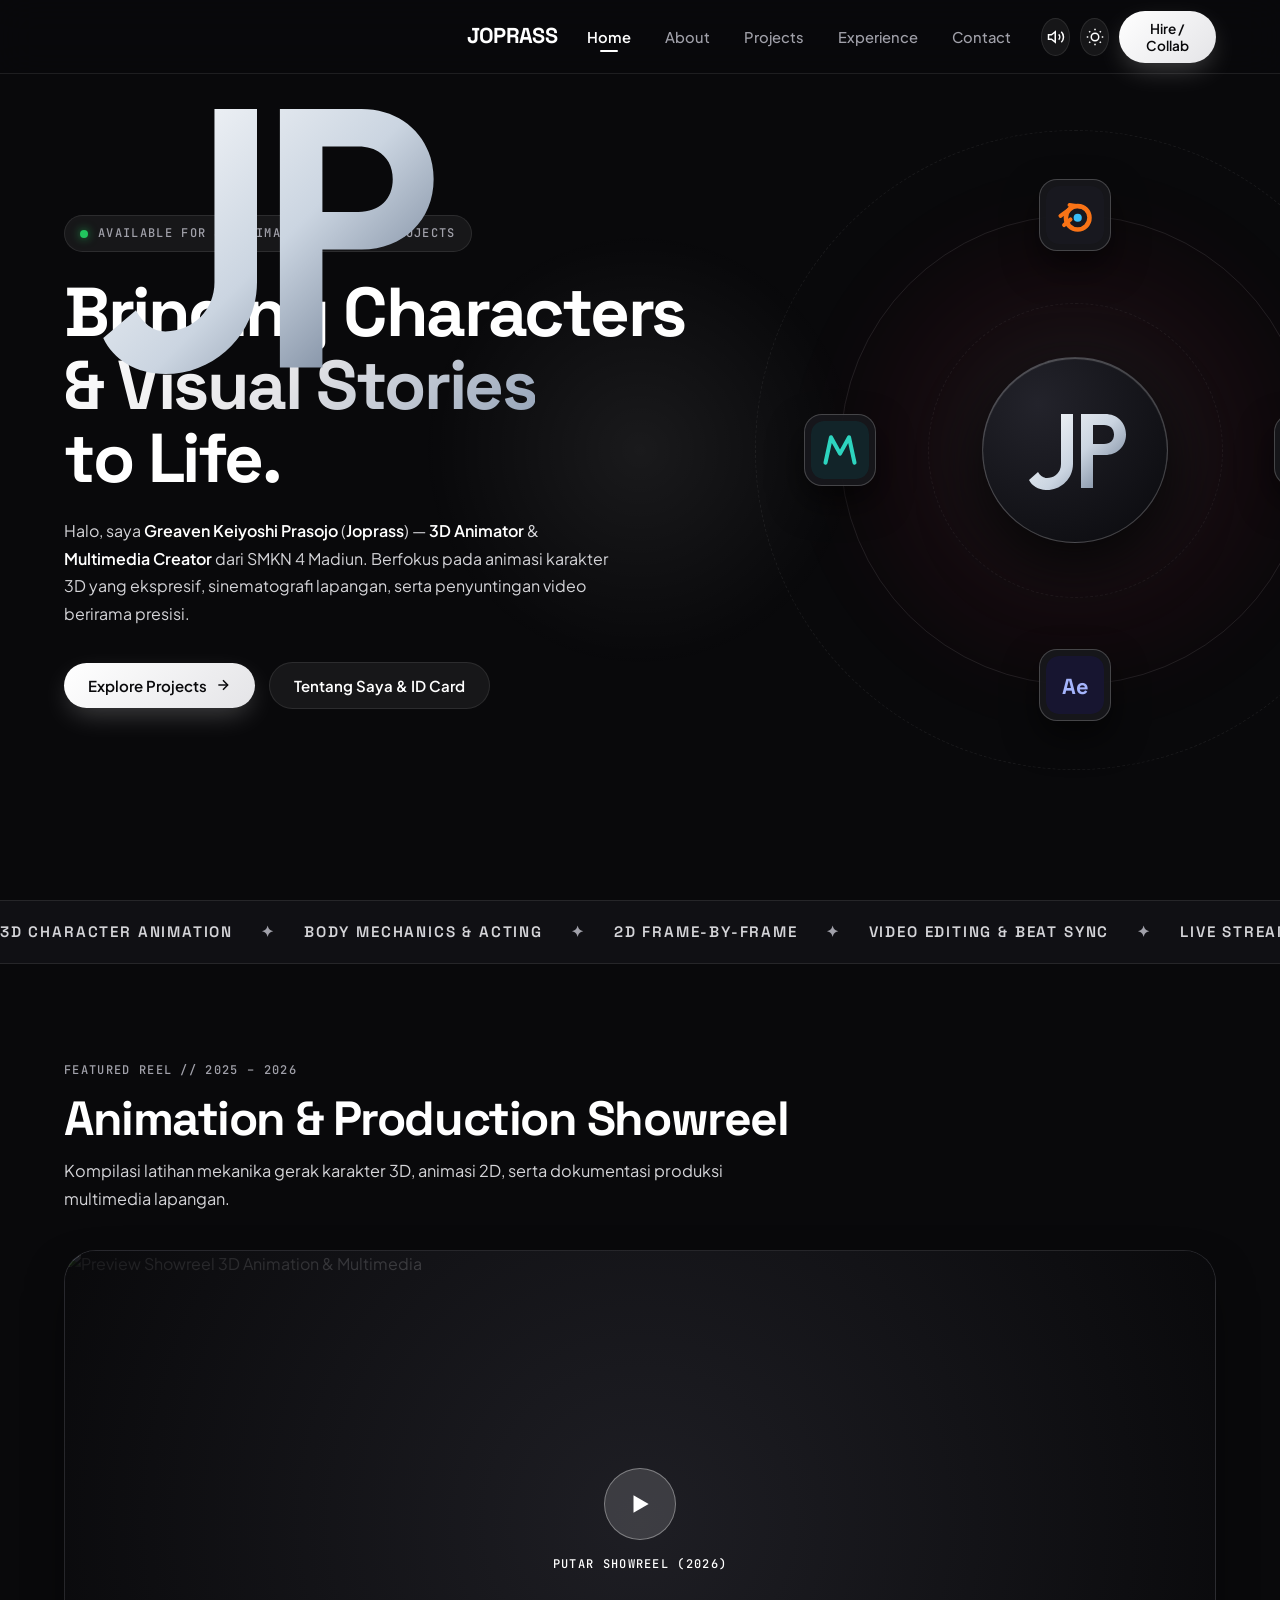
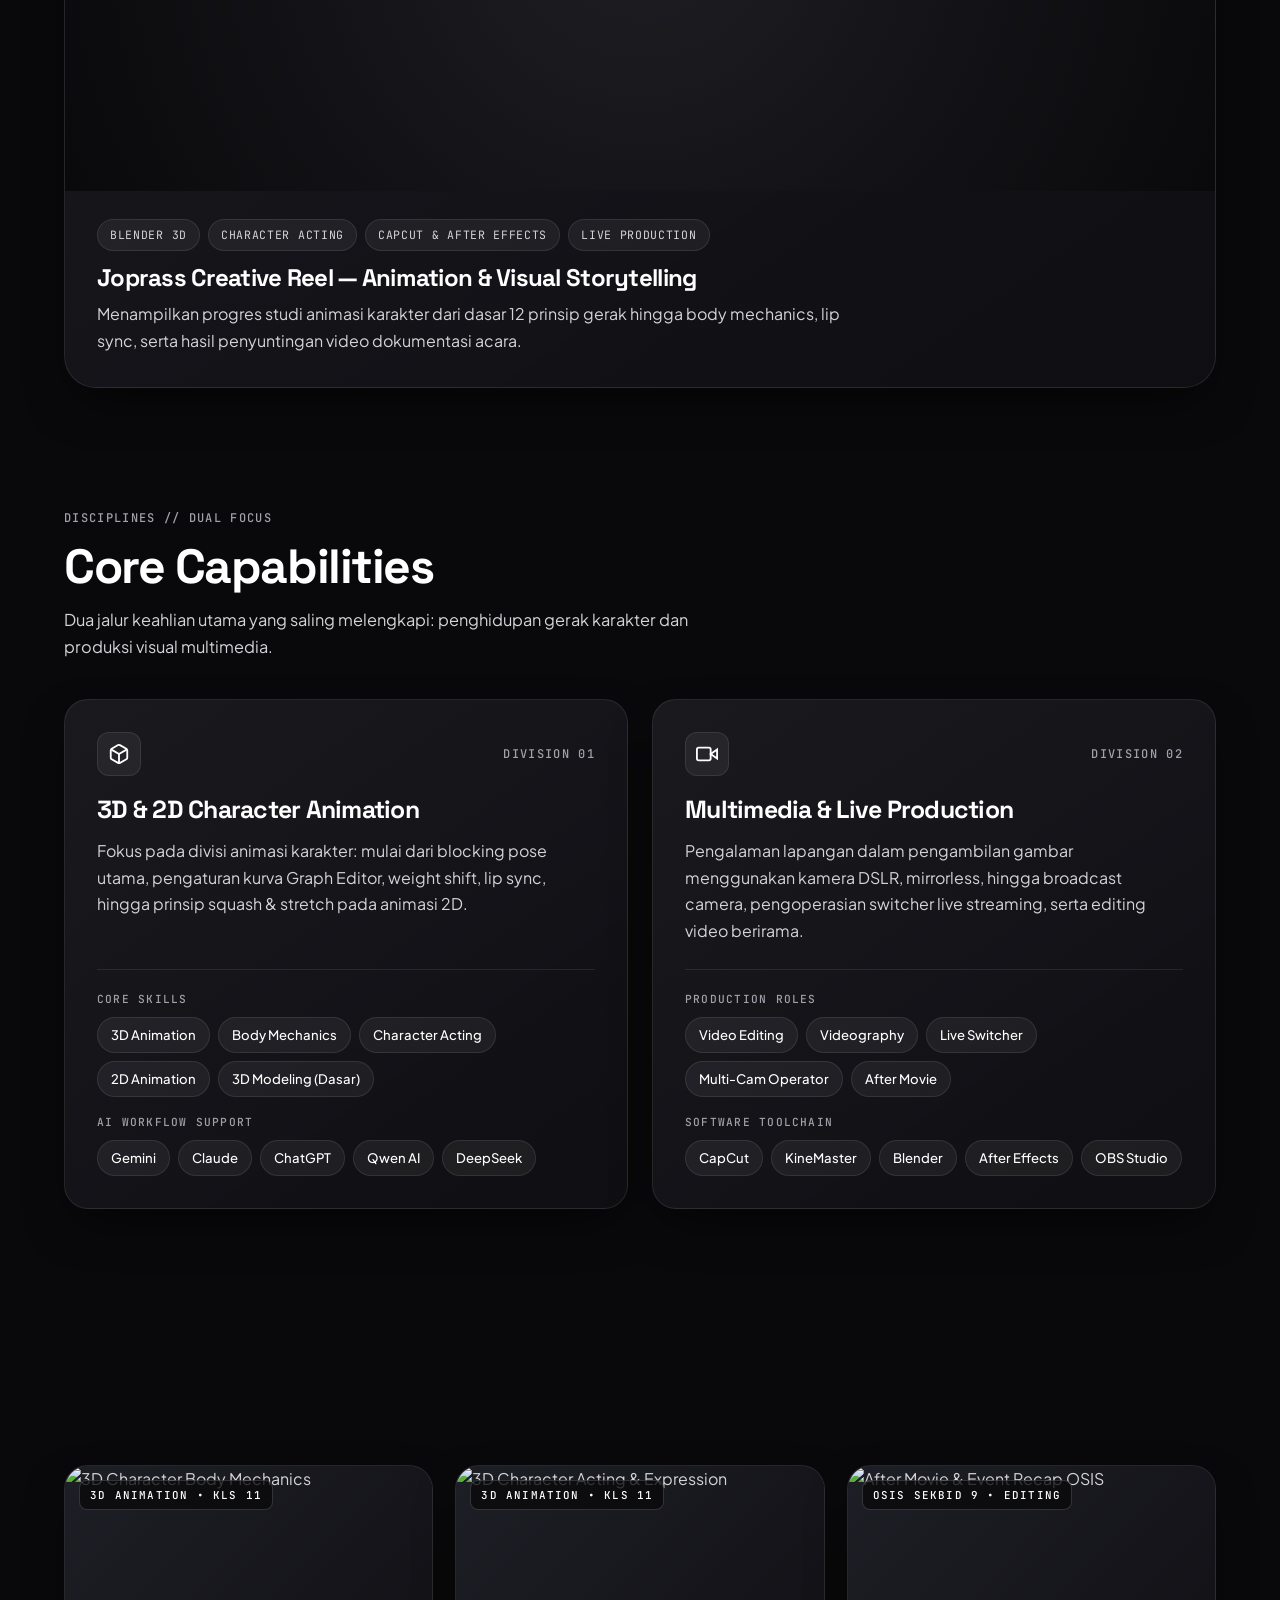
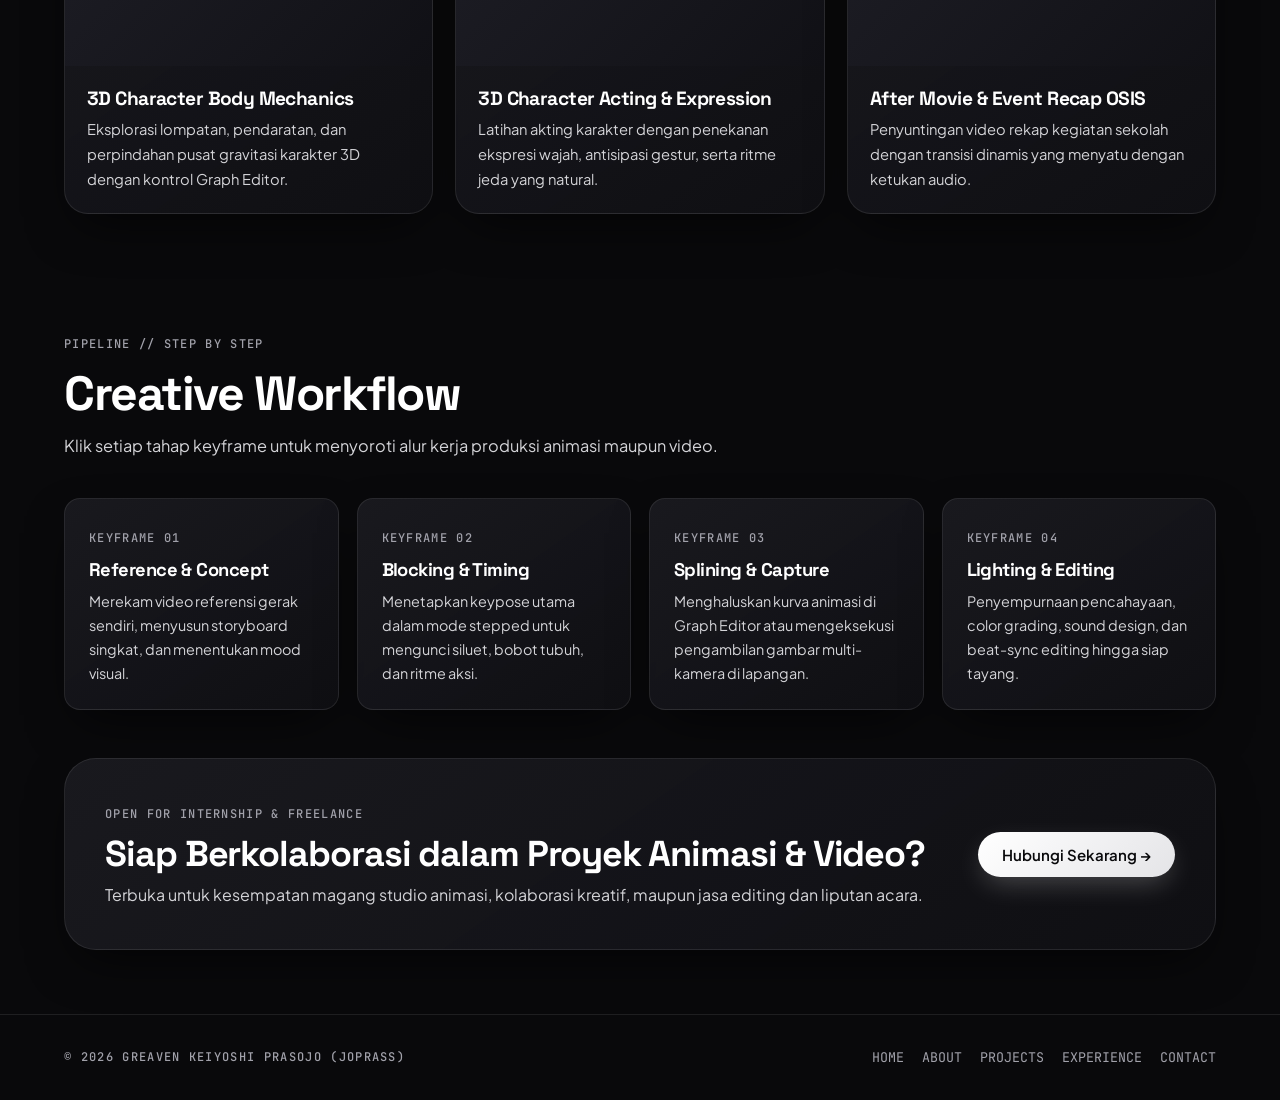
==== commit bd6cb77c: "Update index.html" ====
--- a/index.html
+++ b/index.html
@@ -17,8 +17,8 @@
     rel="stylesheet"
   />
 
-  <!-- Stylesheet Versi 4 -->
-  <link rel="stylesheet" href="style.css?v=4" />
+  <!-- Stylesheet Versi 5 -->
+  <link rel="stylesheet" href="style.css?v=5" />
 </head>
 <body>
   <!-- Cursor Ambient Glow -->
@@ -33,12 +33,35 @@
   </div>
 
   <!-- ======================================================================
-       NAVBAR
+       NAVBAR (DENGAN LOGO JP DI SAMPING TULISAN JOPRASS)
        ====================================================================== -->
   <header class="navbar">
     <div class="container nav-container">
       <a href="#home" class="nav-brand" data-nav="home">
-        <span class="brand-dot"></span>
+        <span class="brand-logo-badge" aria-hidden="true">
+          <img
+            src="assets/logo-jp.png"
+            alt="Logo JP"
+            onerror="this.style.display='none'; this.nextElementSibling.style.display='block';"
+          />
+          <svg class="brand-logo-svg" viewBox="0 0 120 120" fill="none" xmlns="http://www.w3.org/2000/svg">
+            <defs>
+              <linearGradient id="navJpSilver" x1="15" y1="15" x2="105" y2="105" gradientUnits="userSpaceOnUse">
+                <stop offset="0%" stop-color="#FFFFFF" />
+                <stop offset="55%" stop-color="#CBD5E1" />
+                <stop offset="100%" stop-color="#64748B" />
+              </linearGradient>
+            </defs>
+            <path
+              d="M46 22H59V75C59 90.464 46.464 103 31 103C22 103 15 98.5 12 92L22 83.5C24 87.2 27 90 31 90C39.5 90 46 83.5 46 75V22Z"
+              fill="url(#navJpSilver)"
+            />
+            <path
+              d="M66 22H91C103.7 22 113 31 113 43.5C113 56 103.7 65 91 65H79V101H66V22ZM79 33.5V53.5H90C96.5 53.5 100.5 49.5 100.5 43.5C100.5 37.5 96.5 33.5 90 33.5H79Z"
+              fill="url(#navJpSilver)"
+            />
+          </svg>
+        </span>
         <span>JOPRASS</span>
       </a>
 
@@ -165,12 +188,10 @@
                     <stop offset="100%" stop-color="#64748B" />
                   </linearGradient>
                 </defs>
-                <!-- Letter J -->
                 <path
                   d="M46 24H58V74C58 88.3594 46.3594 100 32 100C23.5 100 17 96 14 90L23 82C25 85.5 28 88 32 88C40 88 46 82 46 74V24Z"
                   fill="url(#jpSilver)"
                 />
-                <!-- Letter P -->
                 <path
                   d="M66 24H90C102.15 24 111 32.5 111 44.5C111 56.5 102.15 65 90 65H78V98H66V24ZM78 35V54H89C95.2 54 99 50.2 99 44.5C99 38.8 95.2 35 89 35H78Z"
                   fill="url(#jpSilver)"
@@ -181,7 +202,6 @@
 
           <!-- Orbiting Creative Software Badges -->
           <div class="orbit-track">
-            <!-- Node 1: Blender -->
             <div class="orbit-node node-1">
               <div class="orbit-icon-card">
                 <svg viewBox="0 0 64 64" fill="none">
@@ -193,7 +213,6 @@
               </div>
             </div>
 
-            <!-- Node 2: CapCut -->
             <div class="orbit-node node-2">
               <div class="orbit-icon-card">
                 <svg viewBox="0 0 64 64" fill="none">
@@ -204,7 +223,6 @@
               </div>
             </div>
 
-            <!-- Node 3: After Effects -->
             <div class="orbit-node node-3">
               <div class="orbit-icon-card">
                 <svg viewBox="0 0 64 64" fill="none">
@@ -216,7 +234,6 @@
               </div>
             </div>
 
-            <!-- Node 4: Autodesk Maya -->
             <div class="orbit-node node-4">
               <div class="orbit-icon-card">
                 <svg viewBox="0 0 64 64" fill="none">
@@ -275,7 +292,12 @@
 
         <div class="showreel-card interactive-surface reveal">
           <div class="showreel-media">
-            <video class="showreel-video" src="assets/showreel.mp4" poster="assets/showreel-poster.jpg" controls playsinline></video>
+            <img
+              class="showreel-poster-img"
+              src="https://images.unsplash.com/photo-1635070041078-e363dbe005cb?auto=format&fit=crop&w=1280&q=80"
+              alt="Preview Showreel 3D Animation & Multimedia"
+            />
+            <video class="showreel-video" src="assets/showreel.mp4" playsinline></video>
             <div class="showreel-fallback-overlay" id="showreelFallback">
               <div class="showreel-play-ring">
                 <svg width="26" height="26" viewBox="0 0 24 24" fill="currentColor">
@@ -312,7 +334,6 @@
         </div>
 
         <div class="capabilities-grid">
-          <!-- Card 1: 3D & 2D Animation -->
           <article class="capability-card interactive-surface reveal">
             <div class="cap-card-shine"></div>
             <div class="cap-top">
@@ -355,7 +376,6 @@
             </div>
           </article>
 
-          <!-- Card 2: Multimedia & Video Production -->
           <article class="capability-card interactive-surface reveal">
             <div class="cap-card-shine"></div>
             <div class="cap-top">
@@ -414,7 +434,10 @@
         <div class="selected-works-grid">
           <article class="work-preview-card interactive-surface reveal" data-open-project="0">
             <div class="work-thumb">
-              <img src="assets/work-3d-body.jpg" alt="3D Character Body Mechanics" onerror="this.style.display='none'" />
+              <img
+                src="https://images.unsplash.com/photo-1618005182384-a83a8bd57fbe?auto=format&fit=crop&w=900&q=80"
+                alt="3D Character Body Mechanics"
+              />
               <span class="work-badge mono-label">3D ANIMATION • KLS 11</span>
             </div>
             <div class="work-body">
@@ -427,7 +450,10 @@
 
           <article class="work-preview-card interactive-surface reveal" data-open-project="1">
             <div class="work-thumb">
-              <img src="assets/work-3d-acting.jpg" alt="3D Character Acting & Expression" onerror="this.style.display='none'" />
+              <img
+                src="https://images.unsplash.com/photo-1633356122544-f134324a6cee?auto=format&fit=crop&w=900&q=80"
+                alt="3D Character Acting & Expression"
+              />
               <span class="work-badge mono-label">3D ANIMATION • KLS 11</span>
             </div>
             <div class="work-body">
@@ -440,7 +466,10 @@
 
           <article class="work-preview-card interactive-surface reveal" data-open-project="10">
             <div class="work-thumb">
-              <img src="assets/work-osis-aftermovie.jpg" alt="After Movie & Event Recap OSIS" onerror="this.style.display='none'" />
+              <img
+                src="https://images.unsplash.com/photo-1574717024653-61fd2cf4d44d?auto=format&fit=crop&w=900&q=80"
+                alt="After Movie & Event Recap OSIS"
+              />
               <span class="work-badge mono-label">OSIS SEKBID 9 • EDITING</span>
             </div>
             <div class="work-body">
@@ -538,11 +567,9 @@
 
                   <div class="idcard-photo-frame">
                     <img
-                      src="assets/profile.jpg"
+                      src="https://images.unsplash.com/photo-1535713875002-d1d0cf377fde?auto=format&fit=crop&w=500&q=80"
                       alt="Foto Greaven Keiyoshi"
-                      onerror="this.style.display='none'; this.nextElementSibling.style.display='flex';"
                     />
-                    <div class="idcard-photo-fallback" style="display:none;">JP</div>
                   </div>
 
                   <div class="idcard-identity">
@@ -758,7 +785,7 @@
     </section>
 
     <!-- ====================================================================
-         PAGE 3: PROJECTS
+         PAGE 3: PROJECTS (INTERACTIVE 3D DRAG-AND-GLIDE SHOWCASE)
          ==================================================================== -->
     <section class="page-section" id="page-projects">
       <div class="container page-top-pad" style="padding-bottom: 12px;">
@@ -766,7 +793,7 @@
           <span class="mono-label section-eyebrow">ARCHIVE // 18 CURATED WORKS</span>
           <h1 class="section-title">Selected &amp; Archive Projects</h1>
           <p class="section-subtitle">
-            Pilih cabang karya di bawah ini dan gunakan filter untuk menelusuri eksplorasi animasi 2D/3D maupun dokumentasi multimedia.
+            Tarik (drag) ke kiri/kanan, gunakan scroll wheel, atau klik kartu untuk menelusuri 18 karya animasi 2D/3D dan produksi multimedia.
           </p>
         </div>
 
@@ -833,8 +860,9 @@
         </div>
       </div>
 
-      <!-- Full-Bleed Edge-to-Edge 3D Carousel -->
+      <!-- Full-Bleed Edge-to-Edge Interactive 3D Carousel -->
       <div class="carousel-fullbleed">
+        <div class="carousel-ambient-backdrop" id="carouselBackdrop"></div>
         <div class="carousel-stage" id="carouselStage"></div>
 
         <div class="carousel-controls">
@@ -844,7 +872,7 @@
         </div>
 
         <div class="carousel-counter-wrap">
-          <span class="mono-label" id="carouselCounter">01 / 10</span>
+          <span class="mono-label" id="carouselCounter">01 / 10 • DRAG ATAU KLIK KARTU</span>
         </div>
       </div>
     </section>
@@ -948,71 +976,138 @@
     </section>
 
     <!-- ====================================================================
-         PAGE 5: CONTACT
+         PAGE 5: CONTACT (SESUAI SUSUNAN FOTO 1)
          ==================================================================== -->
     <section class="page-section" id="page-contact">
       <div class="container page-top-pad">
-        <div class="contact-grid">
-          <div class="reveal">
-            <span class="mono-label section-eyebrow">GET IN TOUCH // COLLABORATION</span>
-            <h1 class="section-title">Mari Mulai Diskusi Proyek.</h1>
-            <p class="section-subtitle">
-              Hubungi saya untuk kebutuhan animasi karakter 3D, magang studio, editing video, maupun dokumentasi acara.
-            </p>
-
-            <div class="contact-cards">
+        <div class="contact-editorial-wrap">
+          <div class="contact-eyebrow-row reveal">
+            <span class="contact-eyebrow-num mono-label">01</span>
+            <span class="contact-eyebrow-line"></span>
+            <span class="mono-label">CONTACT</span>
+          </div>
+
+          <h1 class="contact-hero-title reveal">
+            Terima kasih telah <br />
+            berkunjung.
+          </h1>
+
+          <p class="contact-hero-desc reveal">
+            Apabila Anda tertarik untuk berdiskusi mengenai proyek, kolaborasi, atau ingin mengetahui lebih lanjut mengenai karya saya, saya dengan senang hati dapat dihubungi melalui email maupun media sosial.
+          </p>
+
+          <!-- Full-width Email Card -->
+          <div class="contact-email-banner interactive-surface reveal">
+            <div class="contact-email-info">
+              <span class="mono-label contact-mini-label">EMAIL</span>
+              <a href="mailto:greaven.kei@gmail.com" class="contact-email-address">
+                greaven.kei@gmail.com
+              </a>
+              <span class="mono-label contact-location-label">MADIUN, JAWA TIMUR</span>
+            </div>
+
+            <a href="mailto:greaven.kei@gmail.com" class="contact-email-btn">
+              <svg width="17" height="17" viewBox="0 0 24 24" fill="none" stroke="currentColor" stroke-width="2">
+                <rect x="2" y="4" width="20" height="16" rx="3"></rect>
+                <polyline points="22,6 12,13 2,6"></polyline>
+              </svg>
+              <span>Kirim Email</span>
+            </a>
+          </div>
+
+          <!-- Social Media 2x2 Grid -->
+          <div class="contact-social-section reveal">
+            <span class="mono-label contact-social-heading">SOCIAL MEDIA</span>
+
+            <div class="contact-social-grid">
+              <!-- Instagram -->
+              <a
+                href="https://instagram.com/joprass_"
+                target="_blank"
+                rel="noopener noreferrer"
+                class="social-link-card interactive-surface"
+              >
+                <div class="social-card-left">
+                  <div class="social-icon-wrap">
+                    <svg width="20" height="20" viewBox="0 0 24 24" fill="none" stroke="currentColor" stroke-width="1.9">
+                      <rect x="2" y="2" width="20" height="20" rx="5"></rect>
+                      <circle cx="12" cy="12" r="4"></circle>
+                      <circle cx="17.5" cy="6.5" r="1" fill="currentColor" stroke="none"></circle>
+                    </svg>
+                  </div>
+                  <div class="social-card-text">
+                    <strong>Instagram</strong>
+                    <span class="mono-label">@joprass_</span>
+                  </div>
+                </div>
+                <span class="social-arrow">↗</span>
+              </a>
+
+              <!-- TikTok -->
+              <a
+                href="https://tiktok.com/@keiyoshi.16"
+                target="_blank"
+                rel="noopener noreferrer"
+                class="social-link-card interactive-surface"
+              >
+                <div class="social-card-left">
+                  <div class="social-icon-wrap">
+                    <svg width="20" height="20" viewBox="0 0 24 24" fill="none" stroke="currentColor" stroke-width="1.9">
+                      <path d="M9 12a4 4 0 1 0 4 4V4a5 5 0 0 0 5 5"></path>
+                    </svg>
+                  </div>
+                  <div class="social-card-text">
+                    <strong>TikTok</strong>
+                    <span class="mono-label">@keiyoshi.16</span>
+                  </div>
+                </div>
+                <span class="social-arrow">↗</span>
+              </a>
+
+              <!-- YouTube -->
+              <a
+                href="https://youtube.com/@Joprass16"
+                target="_blank"
+                rel="noopener noreferrer"
+                class="social-link-card interactive-surface"
+              >
+                <div class="social-card-left">
+                  <div class="social-icon-wrap">
+                    <svg width="20" height="20" viewBox="0 0 24 24" fill="none" stroke="currentColor" stroke-width="1.9">
+                      <rect x="2" y="5" width="20" height="14" rx="4"></rect>
+                      <polygon points="10 9 15 12 10 15 10 9" fill="currentColor" stroke="none"></polygon>
+                    </svg>
+                  </div>
+                  <div class="social-card-text">
+                    <strong>YouTube</strong>
+                    <span class="mono-label">@Joprass16</span>
+                  </div>
+                </div>
+                <span class="social-arrow">↗</span>
+              </a>
+
+              <!-- WhatsApp -->
               <a
                 href="https://wa.me/62895622607368"
                 target="_blank"
                 rel="noopener noreferrer"
-                class="contact-item interactive-surface"
+                class="social-link-card interactive-surface"
               >
-                <span class="mono-label">WHATSAPP / TELEPON</span>
-                <strong>+62 895-6226-07368</strong>
+                <div class="social-card-left">
+                  <div class="social-icon-wrap">
+                    <svg width="20" height="20" viewBox="0 0 24 24" fill="none" stroke="currentColor" stroke-width="1.9">
+                      <path d="M21 11.5a8.38 8.38 0 0 1-.9 3.8 8.5 8.5 0 0 1-7.6 4.7 8.38 8.38 0 0 1-3.8-.9L3 21l1.9-5.7a8.38 8.38 0 0 1-.9-3.8 8.5 8.5 0 0 1 4.7-7.6 8.38 8.38 0 0 1 3.8-.9h.5a8.48 8.48 0 0 1 8 8v.5z"></path>
+                    </svg>
+                  </div>
+                  <div class="social-card-text">
+                    <strong>WhatsApp</strong>
+                    <span class="mono-label">+62 895-6226-07368</span>
+                  </div>
+                </div>
+                <span class="social-arrow">↗</span>
               </a>
-
-              <a href="mailto:greaven.kei@gmail.com" class="contact-item interactive-surface">
-                <span class="mono-label">EMAIL RESMI</span>
-                <strong>greaven.kei@gmail.com</strong>
-              </a>
-
-              <div class="contact-item interactive-surface">
-                <span class="mono-label">DOMISILI</span>
-                <strong>Madiun, Jawa Timur, Indonesia</strong>
-              </div>
-            </div>
-          </div>
-
-          <form class="contact-form interactive-surface reveal" id="contactForm">
-            <div class="form-group">
-              <label for="senderName" class="mono-label">NAMA LENGKAP / STUDIO</label>
-              <input type="text" id="senderName" placeholder="Contoh: Budi / Studio Animasi" required />
-            </div>
-
-            <div class="form-group">
-              <label for="senderEmail" class="mono-label">EMAIL KONTAK</label>
-              <input type="email" id="senderEmail" placeholder="nama@email.com" required />
-            </div>
-
-            <div class="form-group">
-              <label for="senderTopic" class="mono-label">KATEGORI KEBUTUHAN</label>
-              <select id="senderTopic">
-                <option value="3D Character Animation / Magang">3D Character Animation / Magang Studio</option>
-                <option value="Video Editing & Reels">Video Editing &amp; Reels</option>
-                <option value="Videografi & Live Switcher">Videografi &amp; Live Switcher</option>
-                <option value="Kolaborasi Kreatif Lainnya">Kolaborasi Kreatif Lainnya</option>
-              </select>
-            </div>
-
-            <div class="form-group">
-              <label for="senderMessage" class="mono-label">DETAIL PESAN</label>
-              <textarea id="senderMessage" rows="4" placeholder="Ceritakan singkat kebutuhan proyek atau jadwal yang diinginkan..." required></textarea>
-            </div>
-
-            <button type="submit" class="btn btn-primary btn-full">
-              Kirim Pesan via WhatsApp →
-            </button>
-          </form>
+            </div>
+          </div>
         </div>
       </div>
     </section>
@@ -1050,7 +1145,7 @@
     </div>
   </footer>
 
-  <!-- Script Versi 4 -->
-  <script src="script.js?v=4"></script>
+  <!-- Script Versi 5 -->
+  <script src="script.js?v=5"></script>
 </body>
 </html>
--- a/style.css
+++ b/style.css
@@ -13,6 +13,7 @@
 
   --transition-fast: 0.22s cubic-bezier(0.22, 1, 0.36, 1);
   --transition-med: 0.42s cubic-bezier(0.22, 1, 0.36, 1);
+  --transition-spring: 0.38s cubic-bezier(0.34, 1.56, 0.64, 1);
 }
 
 [data-theme="dark"] {
@@ -24,7 +25,7 @@
   --bg-pill-hover: rgba(255, 255, 255, 0.14);
 
   --border-subtle: rgba(255, 255, 255, 0.09);
-  --border-strong: rgba(255, 255, 255, 0.28);
+  --border-strong: rgba(255, 255, 255, 0.32);
 
   --text-primary: #ffffff;
   --text-secondary: #d4d4d8;
@@ -38,6 +39,7 @@
   --shadow-card: 0 20px 50px -15px rgba(0, 0, 0, 0.7);
   --cursor-shadow: radial-gradient(circle, rgba(255, 255, 255, 0.07) 0%, rgba(255, 255, 255, 0) 70%);
   --navbar-bg: rgba(9, 9, 11, 0.82);
+  --ripple-color: rgba(255, 255, 255, 0.28);
 }
 
 [data-theme="light"] {
@@ -49,7 +51,7 @@
   --bg-pill-hover: rgba(15, 23, 42, 0.11);
 
   --border-subtle: rgba(15, 23, 42, 0.09);
-  --border-strong: rgba(15, 23, 42, 0.25);
+  --border-strong: rgba(15, 23, 42, 0.28);
 
   --text-primary: #09090b;
   --text-secondary: #334155;
@@ -63,6 +65,7 @@
   --shadow-card: 0 20px 45px -15px rgba(15, 23, 42, 0.1);
   --cursor-shadow: radial-gradient(circle, rgba(15, 23, 42, 0.08) 0%, rgba(15, 23, 42, 0) 70%);
   --navbar-bg: rgba(248, 250, 252, 0.85);
+  --ripple-color: rgba(15, 23, 42, 0.16);
 }
 
 /* ==========================================================================
@@ -175,6 +178,51 @@
   pointer-events: none;
   transform: translate(-50%, -50%);
   z-index: 1;
+}
+
+/* ==========================================================================
+   UNIVERSAL CLICK RIPPLE & TACTILE SPRING FEEDBACK
+   ========================================================================== */
+.has-ripple {
+  position: relative;
+  overflow: hidden;
+}
+
+.click-ripple {
+  position: absolute;
+  border-radius: 50%;
+  background: var(--ripple-color);
+  transform: scale(0);
+  animation: rippleExpand 0.58s cubic-bezier(0.22, 1, 0.36, 1) forwards;
+  pointer-events: none;
+  z-index: 10;
+}
+
+@keyframes rippleExpand {
+  0% {
+    transform: scale(0);
+    opacity: 0.85;
+  }
+  100% {
+    transform: scale(2.8);
+    opacity: 0;
+  }
+}
+
+.is-clicked {
+  animation: tactileClickPulse 0.36s cubic-bezier(0.34, 1.56, 0.64, 1) !important;
+}
+
+@keyframes tactileClickPulse {
+  0% {
+    transform: scale(1);
+  }
+  38% {
+    transform: scale(0.965);
+  }
+  100% {
+    transform: scale(1);
+  }
 }
 
 /* ==========================================================================
@@ -285,12 +333,16 @@
   font-weight: 500;
   color: var(--text-muted);
   border-radius: 999px;
-  transition: color var(--transition-fast), background-color var(--transition-fast);
+  transition: color var(--transition-fast), background-color var(--transition-fast), transform var(--transition-fast);
 }
 
 .nav-link:hover {
   color: var(--text-primary);
   background: var(--bg-pill);
+}
+
+.nav-link:active {
+  transform: scale(0.94);
 }
 
 .nav-link.active {
@@ -335,6 +387,10 @@
   transform: translateY(-2px);
 }
 
+.icon-btn:active {
+  transform: scale(0.9) rotate(12deg);
+}
+
 .mobile-only {
   display: none;
 }
@@ -367,7 +423,7 @@
 }
 
 /* ==========================================================================
-   BUTTONS & SHARED SURFACES
+   BUTTONS, SHARED SURFACES & SAFE SCROLL REVEAL
    ========================================================================== */
 .btn {
   display: inline-flex;
@@ -382,6 +438,10 @@
   transition: transform var(--transition-fast), box-shadow var(--transition-fast), border-color var(--transition-fast), background var(--transition-fast);
 }
 
+.btn:active {
+  transform: scale(0.95);
+}
+
 .btn-sm {
   padding: 9px 18px;
   font-size: 0.85rem;
@@ -427,6 +487,11 @@
   background: var(--bg-card-hover);
 }
 
+.interactive-surface:active {
+  transform: translateY(-1px) scale(0.985);
+}
+
+/* Page Routing */
 .page-section {
   display: none;
   position: relative;
@@ -435,13 +500,13 @@
 
 .page-section.active {
   display: block;
-  animation: pageFadeIn 0.42s cubic-bezier(0.22, 1, 0.36, 1);
+  animation: pageFadeIn 0.45s cubic-bezier(0.22, 1, 0.36, 1);
 }
 
 @keyframes pageFadeIn {
   from {
     opacity: 0;
-    transform: translateY(10px);
+    transform: translateY(12px);
   }
   to {
     opacity: 1;
@@ -454,7 +519,19 @@
   padding-bottom: 80px;
 }
 
+/* Safe Reveal: visible by default, animates smoothly when JS is ready */
 .reveal {
+  opacity: 1;
+  transform: translateY(0);
+}
+
+body.anim-ready .reveal {
+  opacity: 0;
+  transform: translateY(24px);
+  transition: opacity 0.65s cubic-bezier(0.22, 1, 0.36, 1), transform 0.65s cubic-bezier(0.22, 1, 0.36, 1);
+}
+
+body.anim-ready .reveal.is-visible {
   opacity: 1;
   transform: translateY(0);
 }
@@ -501,6 +578,12 @@
   border-radius: 50%;
   background: #22c55e;
   box-shadow: 0 0 10px rgba(34, 197, 94, 0.75);
+  animation: statusPulse 2.2s ease-in-out infinite;
+}
+
+@keyframes statusPulse {
+  0%, 100% { transform: scale(1); opacity: 1; }
+  50% { transform: scale(1.35); opacity: 0.7; }
 }
 
 .hero-title {
@@ -532,13 +615,14 @@
   gap: 14px;
 }
 
+/* Large Right-Edge Offset Orbit Stage (~1/3 clipped cleanly on right edge) */
 .hero-orbit-stage {
   position: absolute;
-  right: -215px;
+  right: -135px;
   top: 50%;
   transform: translateY(-50%);
-  width: 720px;
-  height: 720px;
+  width: 680px;
+  height: 680px;
   display: flex;
   align-items: center;
   justify-content: center;
@@ -548,8 +632,8 @@
 
 .orbit-ambient-glow {
   position: absolute;
-  width: 540px;
-  height: 540px;
+  width: 520px;
+  height: 520px;
   border-radius: 50%;
   background: radial-gradient(circle, rgba(255, 255, 255, 0.09) 0%, rgba(225, 29, 72, 0.05) 45%, transparent 72%);
   filter: blur(28px);
@@ -562,29 +646,29 @@
 }
 
 .orbit-ring-outer {
-  width: 680px;
-  height: 680px;
+  width: 640px;
+  height: 640px;
   opacity: 0.75;
 }
 
 .orbit-ring-mid {
-  width: 500px;
-  height: 500px;
+  width: 470px;
+  height: 470px;
   border-style: solid;
   border-color: var(--border-subtle);
 }
 
 .orbit-ring-inner {
-  width: 310px;
-  height: 310px;
+  width: 295px;
+  height: 295px;
   opacity: 0.65;
 }
 
 .orbit-hub {
   position: relative;
   z-index: 5;
-  width: 196px;
-  height: 196px;
+  width: 186px;
+  height: 186px;
   border-radius: 50%;
   background: radial-gradient(circle at 30% 25%, #23232b 0%, #0d0d11 85%);
   border: 1.5px solid rgba(255, 255, 255, 0.22);
@@ -594,7 +678,7 @@
   display: flex;
   align-items: center;
   justify-content: center;
-  padding: 34px;
+  padding: 32px;
 }
 
 .orbit-hub-inner {
@@ -614,39 +698,24 @@
 
 .orbit-track {
   position: absolute;
-  width: 500px;
-  height: 500px;
+  width: 470px;
+  height: 470px;
   border-radius: 50%;
   animation: orbitSpin 36s linear infinite;
 }
 
 .orbit-node {
   position: absolute;
-  width: 74px;
-  height: 74px;
-  margin-left: -37px;
-  margin-top: -37px;
-}
-
-.node-1 {
-  top: 0%;
-  left: 50%;
-}
-
-.node-2 {
-  top: 50%;
-  left: 100%;
-}
-
-.node-3 {
-  top: 100%;
-  left: 50%;
-}
-
-.node-4 {
-  top: 50%;
-  left: 0%;
-}
+  width: 72px;
+  height: 72px;
+  margin-left: -36px;
+  margin-top: -36px;
+}
+
+.node-1 { top: 0%; left: 50%; }
+.node-2 { top: 50%; left: 100%; }
+.node-3 { top: 100%; left: 50%; }
+.node-4 { top: 50%; left: 0%; }
 
 .orbit-icon-card {
   width: 100%;
@@ -715,7 +784,7 @@
 }
 
 /* ==========================================================================
-   HOME: SECTIONS
+   HOME: SECTIONS (SHOWREEL, CAPABILITIES, SELECTED WORKS, WORKFLOW, CTA)
    ========================================================================== */
 .section-block {
   padding-top: 96px;
@@ -781,7 +850,7 @@
   gap: 14px;
   background: radial-gradient(circle at center, rgba(39, 39, 46, 0.65) 0%, rgba(9, 9, 11, 0.92) 100%);
   cursor: pointer;
-  transition: opacity 0.3s ease;
+  transition: opacity 0.35s ease;
 }
 
 .showreel-fallback-overlay.hidden {
@@ -790,8 +859,8 @@
 }
 
 .showreel-play-ring {
-  width: 68px;
-  height: 68px;
+  width: 72px;
+  height: 72px;
   border-radius: 50%;
   background: rgba(255, 255, 255, 0.14);
   border: 1px solid rgba(255, 255, 255, 0.35);
@@ -799,13 +868,29 @@
   display: flex;
   align-items: center;
   justify-content: center;
-  transition: transform var(--transition-fast), background var(--transition-fast);
+  transition: transform var(--transition-spring), background var(--transition-fast), color var(--transition-fast), box-shadow var(--transition-fast);
 }
 
 .showreel-fallback-overlay:hover .showreel-play-ring {
-  transform: scale(1.08);
+  transform: scale(1.1);
   background: #ffffff;
   color: #09090b;
+  box-shadow: 0 0 32px rgba(255, 255, 255, 0.4);
+}
+
+.showreel-fallback-overlay:active .showreel-play-ring {
+  transform: scale(0.92);
+}
+
+.showreel-status-msg {
+  padding: 6px 14px;
+  border-radius: 999px;
+  background: rgba(255, 255, 255, 0.08);
+  border: 1px solid rgba(255, 255, 255, 0.18);
+  color: #e4e4e7;
+  font-family: var(--font-mono);
+  font-size: 0.72rem;
+  animation: pageFadeIn 0.3s ease;
 }
 
 .showreel-info {
@@ -840,6 +925,7 @@
   max-width: 780px;
 }
 
+/* Capabilities Grid with Interactive Hover & Sheen Sweep */
 .capabilities-grid {
   display: grid;
   grid-template-columns: repeat(2, minmax(0, 1fr));
@@ -853,6 +939,7 @@
   padding: 32px;
   display: flex;
   flex-direction: column;
+  cursor: pointer;
 }
 
 .cap-card-shine {
@@ -861,13 +948,14 @@
   left: -120%;
   width: 75%;
   height: 100%;
-  background: linear-gradient(115deg, transparent 0%, rgba(255, 255, 255, 0.1) 50%, transparent 100%);
+  background: linear-gradient(115deg, transparent 0%, rgba(255, 255, 255, 0.12) 50%, transparent 100%);
   transform: skewX(-20deg);
   pointer-events: none;
   transition: left 0.75s cubic-bezier(0.22, 1, 0.36, 1);
 }
 
-.capability-card:hover .cap-card-shine {
+.capability-card:hover .cap-card-shine,
+.capability-card.is-clicked .cap-card-shine {
   left: 150%;
 }
 
@@ -899,7 +987,7 @@
   display: flex;
   align-items: center;
   justify-content: center;
-  transition: transform var(--transition-fast), background var(--transition-fast), color var(--transition-fast);
+  transition: transform var(--transition-spring), background var(--transition-fast), color var(--transition-fast);
 }
 
 .capability-card:hover .cap-icon-box {
@@ -948,7 +1036,9 @@
   color: var(--text-primary);
   background: var(--bg-pill);
   border: 1px solid var(--border-subtle);
-  transition: transform var(--transition-fast), background var(--transition-fast), border-color var(--transition-fast);
+  cursor: pointer;
+  user-select: none;
+  transition: transform var(--transition-spring), background var(--transition-fast), border-color var(--transition-fast);
 }
 
 .skill-pill:hover {
@@ -957,6 +1047,11 @@
   border-color: var(--border-strong);
 }
 
+.skill-pill:active {
+  transform: scale(0.92);
+}
+
+/* Selected Works Grid (Home) */
 .selected-works-grid {
   display: grid;
   grid-template-columns: repeat(3, minmax(0, 1fr));
@@ -1013,6 +1108,7 @@
   color: var(--text-secondary);
 }
 
+/* Workflow Grid (Interactive Clickable Steps) */
 .workflow-grid {
   display: grid;
   grid-template-columns: repeat(4, minmax(0, 1fr));
@@ -1023,11 +1119,35 @@
 .workflow-step {
   border-radius: var(--radius-md);
   padding: 24px;
-}
-
-.step-num {
-  display: block;
+  cursor: pointer;
+  user-select: none;
+  position: relative;
+}
+
+.workflow-step .step-num {
+  display: inline-block;
   margin-bottom: 12px;
+  transition: color var(--transition-fast), transform var(--transition-fast);
+}
+
+.workflow-step:hover .step-num {
+  color: var(--text-primary);
+  transform: translateX(3px);
+}
+
+.workflow-step.is-selected {
+  border-color: var(--text-primary);
+  background: var(--bg-card-hover);
+  box-shadow: 0 18px 42px -12px rgba(255, 255, 255, 0.18);
+  transform: translateY(-6px);
+}
+
+[data-theme="light"] .workflow-step.is-selected {
+  box-shadow: 0 18px 42px -12px rgba(15, 23, 42, 0.18);
+}
+
+.workflow-step.is-selected .step-num {
+  color: var(--text-primary);
 }
 
 .step-title {
@@ -1040,6 +1160,7 @@
   color: var(--text-secondary);
 }
 
+/* CTA Banner */
 .cta-banner {
   border-radius: var(--radius-xl);
   padding: 40px;
@@ -1275,6 +1396,7 @@
   font-weight: 600;
 }
 
+/* Proficiency List with Animated Fill */
 .proficiency-list {
   display: flex;
   flex-direction: column;
@@ -1284,6 +1406,7 @@
 .prof-item {
   border-radius: var(--radius-md);
   padding: 20px 24px;
+  cursor: pointer;
 }
 
 .prof-header {
@@ -1322,9 +1445,10 @@
   height: 100%;
   border-radius: 999px;
   background: var(--gradient-white);
-  transition: width 0.9s cubic-bezier(0.22, 1, 0.36, 1);
-}
-
+  transition: width 1.05s cubic-bezier(0.22, 1, 0.36, 1);
+}
+
+/* About Quad Grid & Info Boxes */
 .about-quad-grid {
   display: grid;
   grid-template-columns: repeat(2, minmax(0, 1fr));
@@ -1396,17 +1520,22 @@
   border-radius: var(--radius-md);
   background: var(--bg-card);
   border: 1px solid var(--border-subtle);
-  transition: all var(--transition-fast);
+  transition: transform var(--transition-spring), border-color var(--transition-fast), background var(--transition-fast), box-shadow var(--transition-fast);
 }
 
 .branch-tab:hover {
   border-color: var(--border-strong);
+  transform: translateY(-2px);
+}
+
+.branch-tab:active {
+  transform: scale(0.975);
 }
 
 .branch-tab.active {
   border-color: var(--text-primary);
   background: var(--bg-card-hover);
-  box-shadow: 0 12px 32px -10px rgba(255, 255, 255, 0.14);
+  box-shadow: 0 12px 32px -10px rgba(255, 255, 255, 0.16);
 }
 
 .branch-num {
@@ -1414,11 +1543,13 @@
   border-radius: 8px;
   background: var(--bg-pill);
   color: var(--text-primary);
+  transition: background var(--transition-fast), color var(--transition-fast), transform var(--transition-spring);
 }
 
 .branch-tab.active .branch-num {
   background: var(--btn-primary-bg);
   color: var(--btn-primary-text);
+  transform: scale(1.06);
 }
 
 .branch-text {
@@ -1447,6 +1578,7 @@
   flex-direction: column;
   gap: 14px;
   margin-bottom: 24px;
+  animation: pageFadeIn 0.35s cubic-bezier(0.22, 1, 0.36, 1);
 }
 
 .filter-row {
@@ -1475,12 +1607,17 @@
   color: var(--text-secondary);
   background: var(--bg-pill);
   border: 1px solid var(--border-subtle);
-  transition: all var(--transition-fast);
+  transition: transform var(--transition-spring), background var(--transition-fast), color var(--transition-fast), border-color var(--transition-fast);
 }
 
 .filter-pill:hover {
   color: var(--text-primary);
   border-color: var(--border-strong);
+  transform: translateY(-2px);
+}
+
+.filter-pill:active {
+  transform: scale(0.92);
 }
 
 .filter-pill.active {
@@ -1511,6 +1648,21 @@
   perspective: 1500px;
 }
 
+.carousel-stage.is-filtering {
+  animation: carouselStageRefresh 0.42s cubic-bezier(0.22, 1, 0.36, 1);
+}
+
+@keyframes carouselStageRefresh {
+  0% {
+    opacity: 0.35;
+    transform: scale(0.96) translateY(10px);
+  }
+  100% {
+    opacity: 1;
+    transform: scale(1) translateY(0);
+  }
+}
+
 .carousel-card {
   position: absolute;
   width: 318px;
@@ -1543,6 +1695,7 @@
   box-shadow: 0 28px 60px -14px rgba(15, 23, 42, 0.22);
 }
 
+/* Periodic Glossy Sweep on Active Center Panel */
 .carousel-card-gloss {
   position: absolute;
   inset: 0;
@@ -1686,13 +1839,17 @@
   display: inline-flex;
   align-items: center;
   justify-content: center;
-  transition: all var(--transition-fast);
+  transition: all var(--transition-spring);
 }
 
 .carousel-nav-btn:hover {
   background: var(--btn-primary-bg);
   color: var(--btn-primary-text);
-  transform: scale(1.06);
+  transform: scale(1.08);
+}
+
+.carousel-nav-btn:active {
+  transform: scale(0.9);
 }
 
 .carousel-dots {
@@ -1706,7 +1863,11 @@
   height: 8px;
   border-radius: 999px;
   background: var(--border-strong);
-  transition: width 0.28s ease, background 0.28s ease;
+  transition: width 0.28s ease, background 0.28s ease, transform 0.22s ease;
+}
+
+.carousel-dot:active {
+  transform: scale(0.8);
 }
 
 .carousel-dot.active {
@@ -1821,7 +1982,7 @@
 }
 
 /* ==========================================================================
-   MODAL & FOOTER
+   MODAL WITH SMOOTH SCALE & FADE ANIMATION
    ========================================================================== */
 .modal-backdrop {
   position: fixed;
@@ -1829,14 +1990,20 @@
   background: rgba(0, 0, 0, 0.78);
   backdrop-filter: blur(10px);
   z-index: 2000;
-  display: none;
+  display: flex;
   align-items: center;
   justify-content: center;
   padding: 24px;
+  opacity: 0;
+  visibility: hidden;
+  pointer-events: none;
+  transition: opacity 0.32s ease, visibility 0.32s ease;
 }
 
 .modal-backdrop.open {
-  display: flex;
+  opacity: 1;
+  visibility: visible;
+  pointer-events: all;
 }
 
 .modal-card {
@@ -1848,6 +2015,14 @@
   border: 1px solid var(--border-strong);
   overflow: hidden;
   box-shadow: 0 32px 80px rgba(0, 0, 0, 0.85);
+  transform: scale(0.9) translateY(22px);
+  opacity: 0;
+  transition: transform 0.38s cubic-bezier(0.22, 1, 0.36, 1), opacity 0.32s ease;
+}
+
+.modal-backdrop.open .modal-card {
+  transform: scale(1) translateY(0);
+  opacity: 1;
 }
 
 .modal-close {
@@ -1861,6 +2036,13 @@
   color: #ffffff;
   border: 1px solid rgba(255, 255, 255, 0.2);
   z-index: 5;
+  transition: transform var(--transition-spring), background var(--transition-fast);
+}
+
+.modal-close:hover {
+  transform: scale(1.08) rotate(90deg);
+  background: #ffffff;
+  color: #09090b;
 }
 
 .modal-media {
@@ -1927,13 +2109,13 @@
    ========================================================================== */
 @media (max-width: 1080px) {
   .hero-orbit-stage {
-    right: -270px;
-    width: 620px;
-    height: 620px;
+    right: -210px;
+    width: 600px;
+    height: 600px;
   }
-  .orbit-ring-outer { width: 580px; height: 580px; }
-  .orbit-ring-mid, .orbit-track { width: 430px; height: 430px; }
-  .orbit-hub { width: 172px; height: 172px; padding: 28px; }
+  .orbit-ring-outer { width: 560px; height: 560px; }
+  .orbit-ring-mid, .orbit-track { width: 410px; height: 410px; }
+  .orbit-hub { width: 166px; height: 166px; padding: 26px; }
 }
 
 @media (max-width: 900px) {
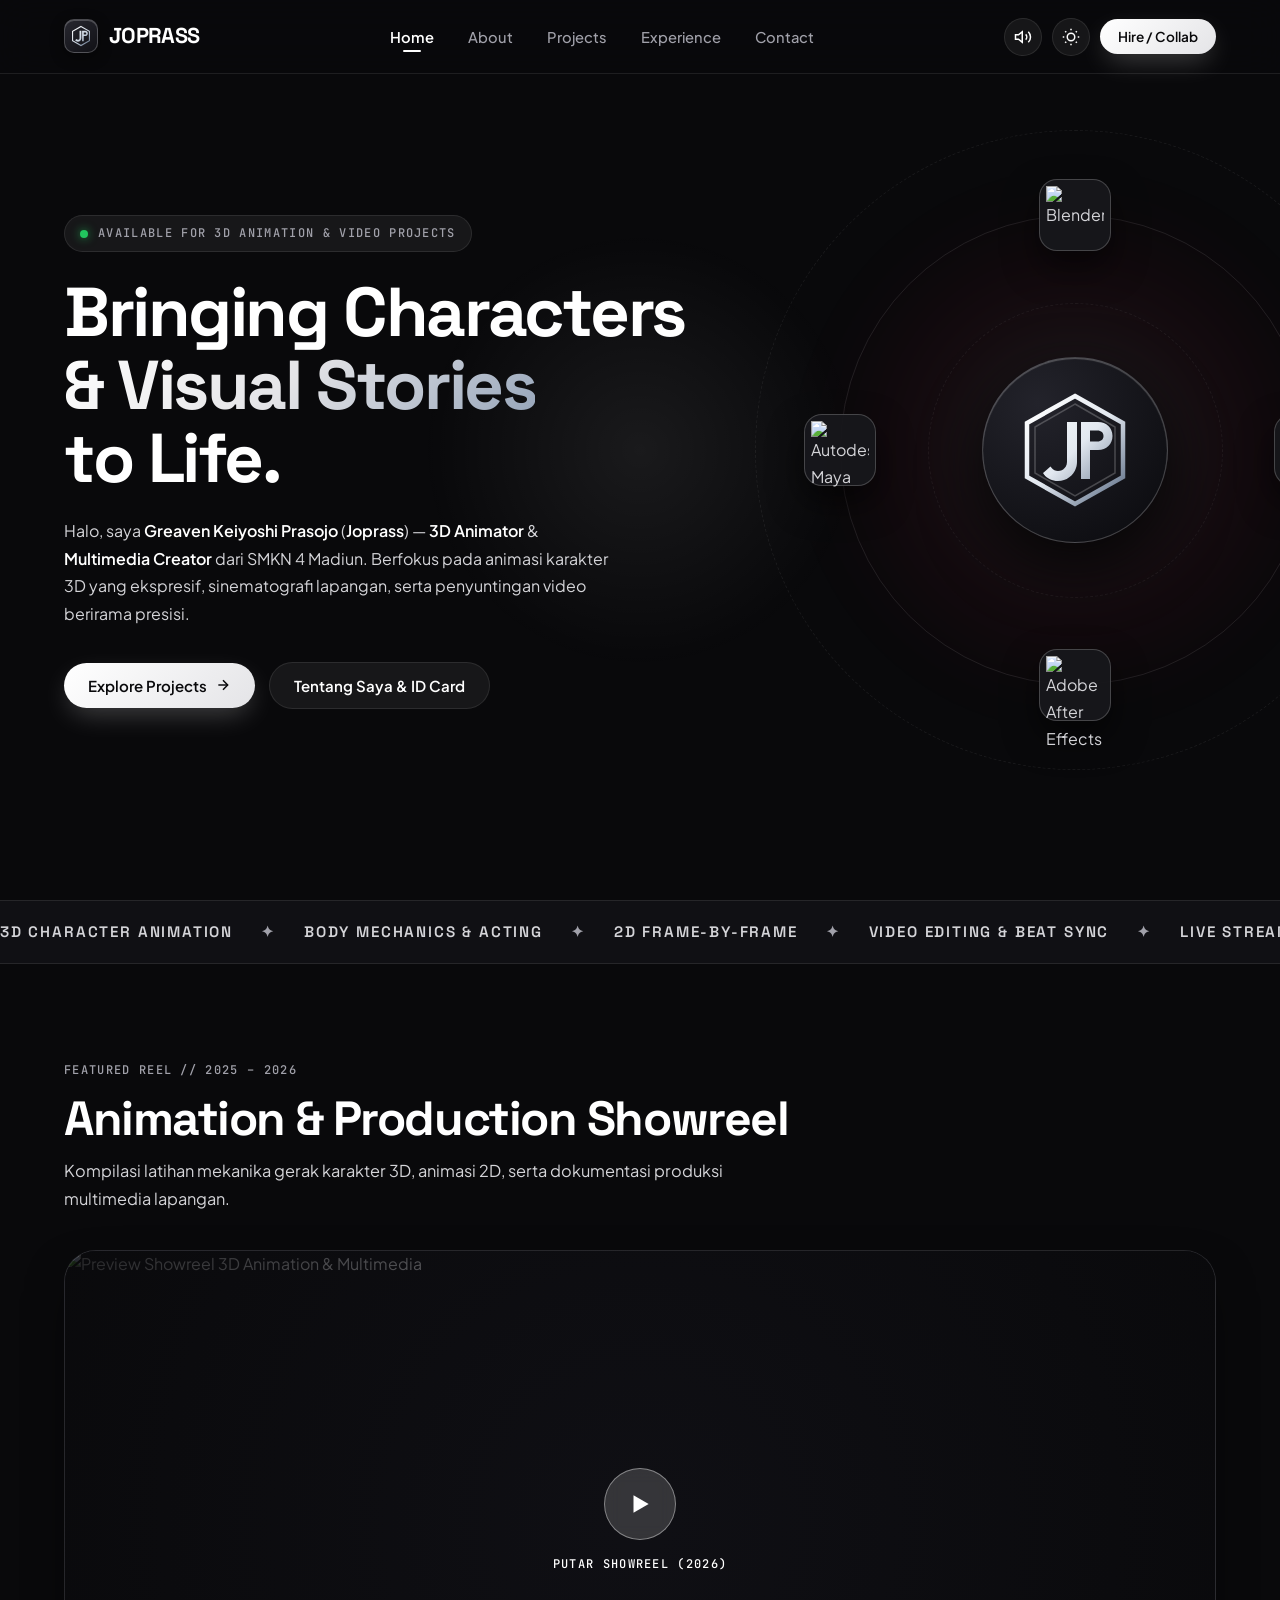
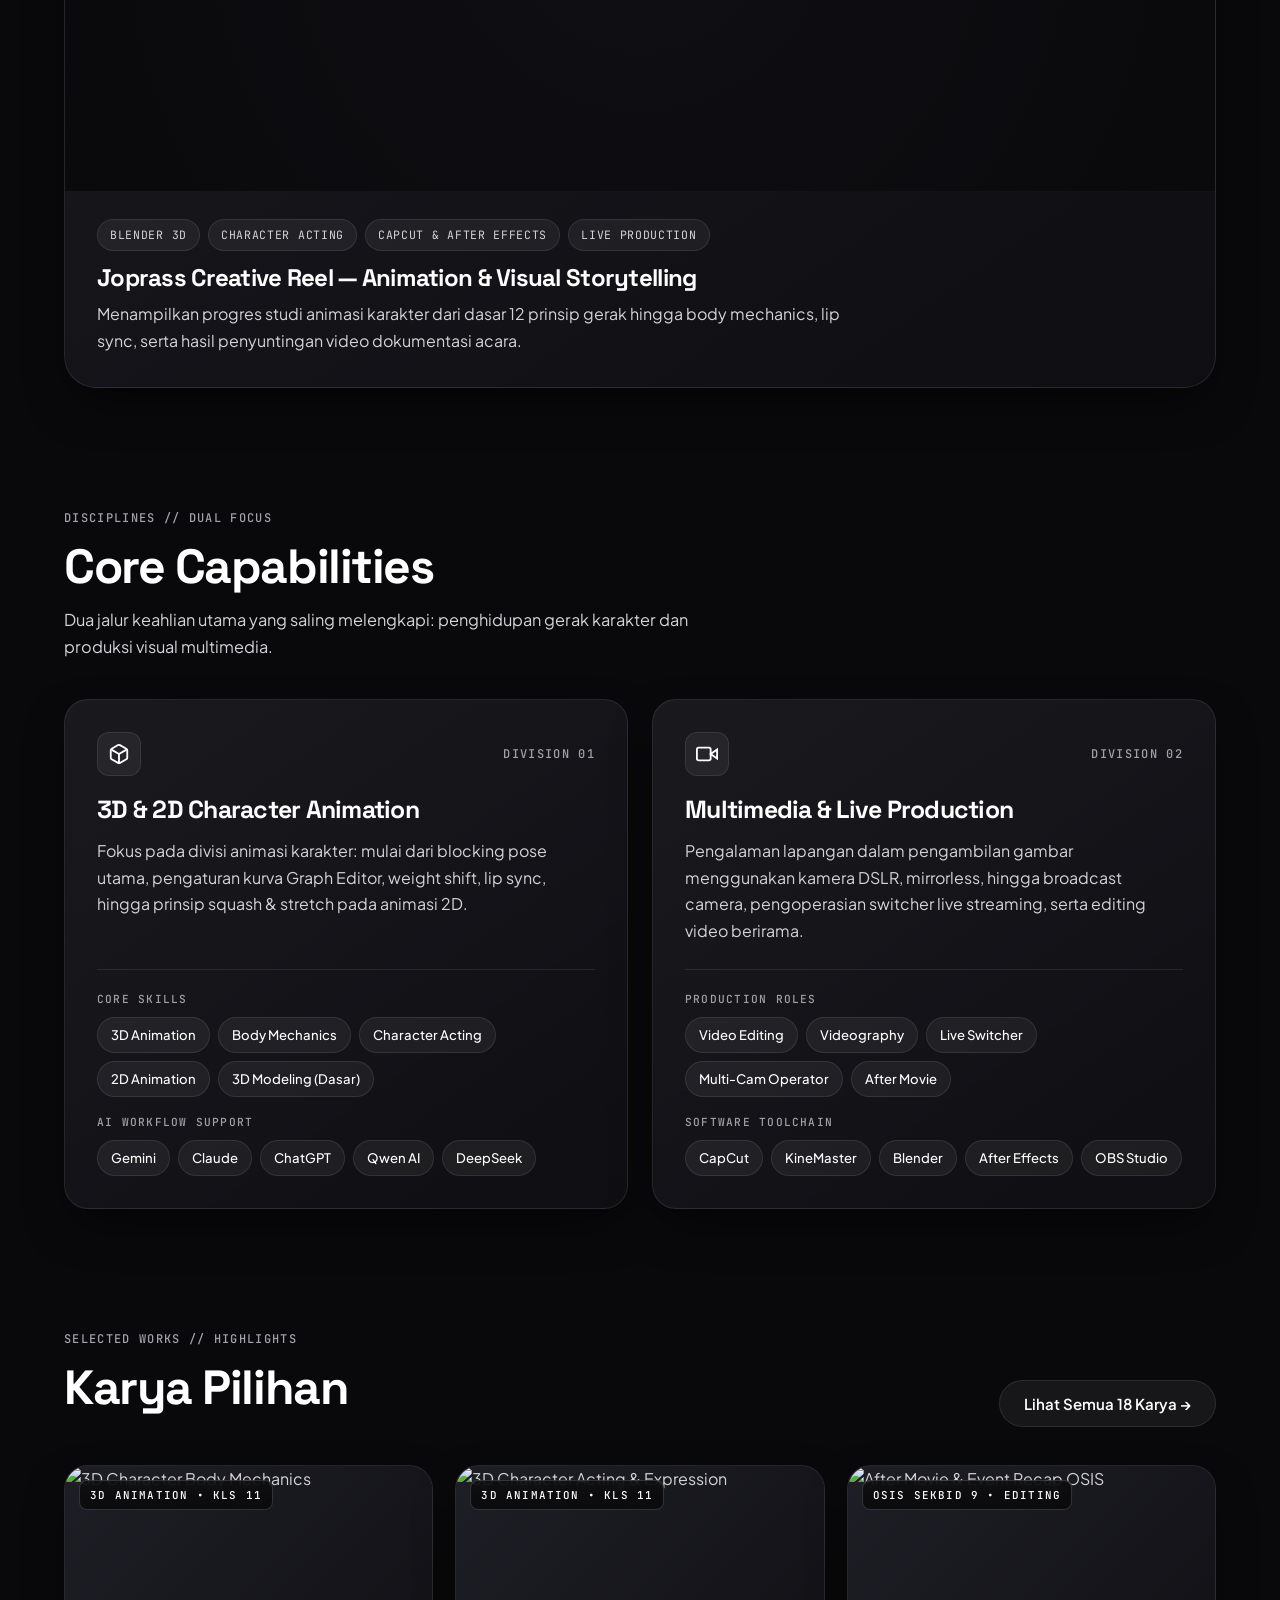
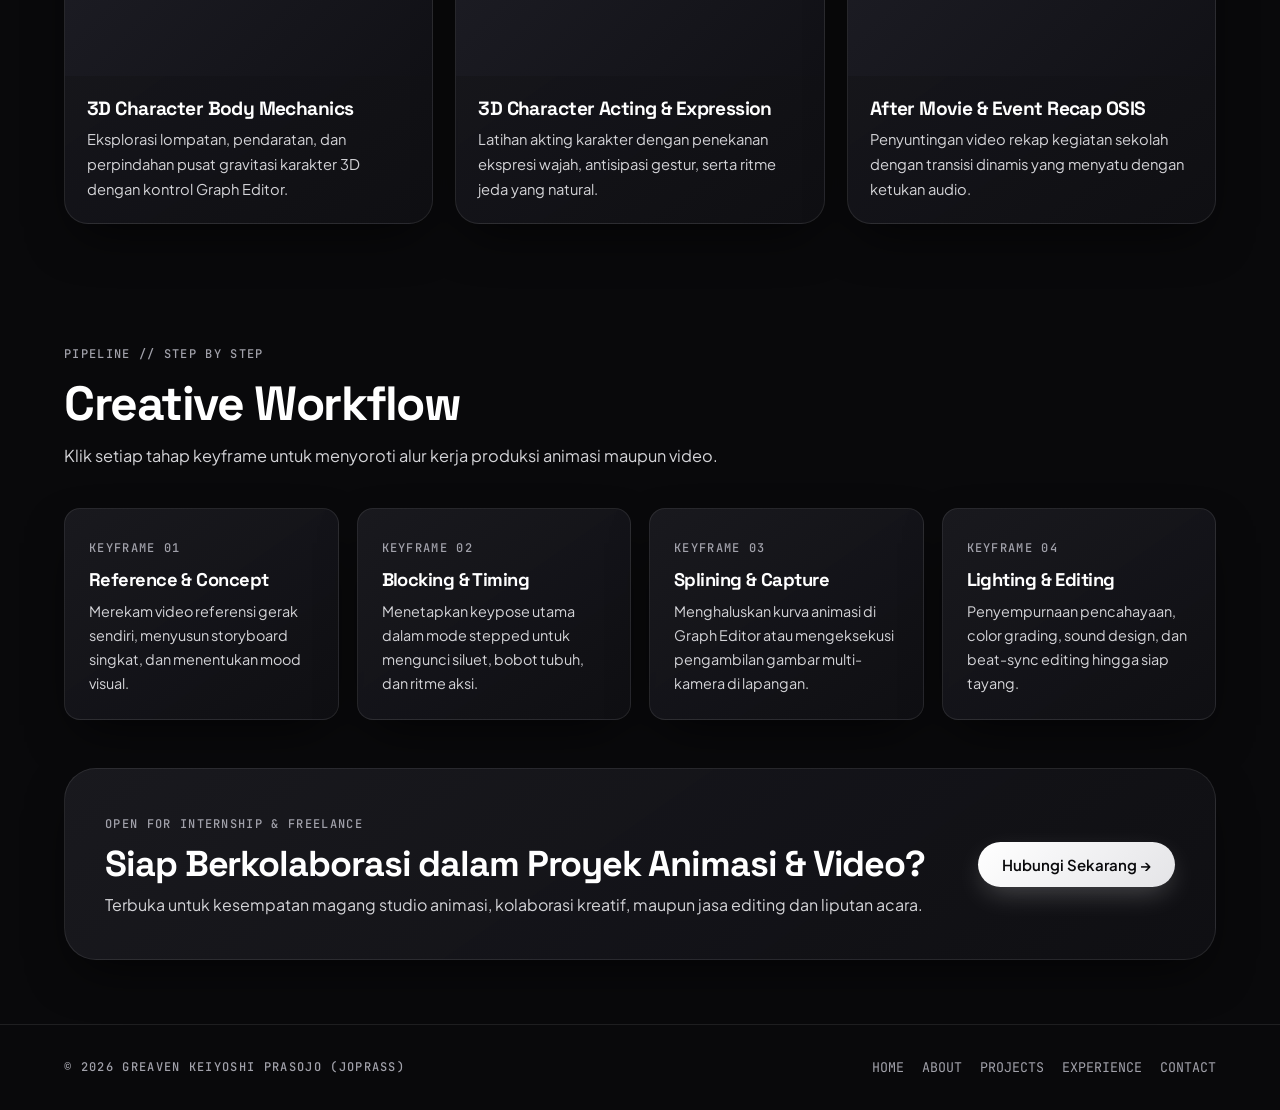
==== commit c5c6e05f: "Update index.html" ====
--- a/index.html
+++ b/index.html
@@ -17,8 +17,8 @@
     rel="stylesheet"
   />
 
-  <!-- Stylesheet Versi 5 -->
-  <link rel="stylesheet" href="style.css?v=5" />
+  <!-- Stylesheet Versi 6 -->
+  <link rel="stylesheet" href="style.css?v=6" />
 </head>
 <body>
   <!-- Cursor Ambient Glow -->
@@ -39,27 +39,18 @@
     <div class="container nav-container">
       <a href="#home" class="nav-brand" data-nav="home">
         <span class="brand-logo-badge" aria-hidden="true">
-          <img
-            src="assets/logo-jp.png"
-            alt="Logo JP"
-            onerror="this.style.display='none'; this.nextElementSibling.style.display='block';"
-          />
-          <svg class="brand-logo-svg" viewBox="0 0 120 120" fill="none" xmlns="http://www.w3.org/2000/svg">
+          <img class="user-logo-img" alt="Logo Joprass" style="display:none;" />
+          <svg class="brand-logo-svg user-logo-fallback" viewBox="0 0 120 120" fill="none" xmlns="http://www.w3.org/2000/svg">
             <defs>
-              <linearGradient id="navJpSilver" x1="15" y1="15" x2="105" y2="105" gradientUnits="userSpaceOnUse">
+              <linearGradient id="navEmblemGrad" x1="16" y1="16" x2="104" y2="104" gradientUnits="userSpaceOnUse">
                 <stop offset="0%" stop-color="#FFFFFF" />
                 <stop offset="55%" stop-color="#CBD5E1" />
                 <stop offset="100%" stop-color="#64748B" />
               </linearGradient>
             </defs>
-            <path
-              d="M46 22H59V75C59 90.464 46.464 103 31 103C22 103 15 98.5 12 92L22 83.5C24 87.2 27 90 31 90C39.5 90 46 83.5 46 75V22Z"
-              fill="url(#navJpSilver)"
-            />
-            <path
-              d="M66 22H91C103.7 22 113 31 113 43.5C113 56 103.7 65 91 65H79V101H66V22ZM79 33.5V53.5H90C96.5 53.5 100.5 49.5 100.5 43.5C100.5 37.5 96.5 33.5 90 33.5H79Z"
-              fill="url(#navJpSilver)"
-            />
+            <polygon points="60,8 106,34 106,86 60,112 14,86 14,34" stroke="url(#navEmblemGrad)" stroke-width="6" fill="none" />
+            <path d="M52 32H62V72C62 82.5 53.5 91 43 91C36.5 91 31 87.8 28 83L35.5 76.5C37.2 79.2 39.8 81 43 81C48.2 81 52 77 52 72V32Z" fill="url(#navEmblemGrad)" />
+            <path d="M66 32H83C91.5 32 97.5 38 97.5 46C97.5 54 91.5 60 83 60H75V89H66V32ZM75 40.5V51.5H82.5C86.2 51.5 88.5 49.2 88.5 46C88.5 42.8 86.2 40.5 82.5 40.5H75Z" fill="url(#navEmblemGrad)" />
           </svg>
         </span>
         <span>JOPRASS</span>
@@ -177,69 +168,65 @@
           <div class="orbit-ring orbit-ring-mid"></div>
           <div class="orbit-ring orbit-ring-inner"></div>
 
-          <!-- Center JP Monogram Hub -->
+          <!-- Center Brand Logo Hub -->
           <div class="orbit-hub">
             <div class="orbit-hub-inner">
-              <svg class="jp-logo-svg" viewBox="0 0 120 120" fill="none" xmlns="http://www.w3.org/2000/svg">
+              <img class="user-logo-img hub-user-logo" alt="Logo Joprass" style="display:none;" />
+              <svg class="jp-logo-svg user-logo-fallback" viewBox="0 0 120 120" fill="none" xmlns="http://www.w3.org/2000/svg">
                 <defs>
-                  <linearGradient id="jpSilver" x1="15" y1="15" x2="105" y2="105" gradientUnits="userSpaceOnUse">
+                  <linearGradient id="hubEmblemGrad" x1="14" y1="14" x2="106" y2="106" gradientUnits="userSpaceOnUse">
                     <stop offset="0%" stop-color="#FFFFFF" />
-                    <stop offset="55%" stop-color="#CBD5E1" />
+                    <stop offset="50%" stop-color="#E2E8F0" />
                     <stop offset="100%" stop-color="#64748B" />
                   </linearGradient>
                 </defs>
-                <path
-                  d="M46 24H58V74C58 88.3594 46.3594 100 32 100C23.5 100 17 96 14 90L23 82C25 85.5 28 88 32 88C40 88 46 82 46 74V24Z"
-                  fill="url(#jpSilver)"
-                />
-                <path
-                  d="M66 24H90C102.15 24 111 32.5 111 44.5C111 56.5 102.15 65 90 65H78V98H66V24ZM78 35V54H89C95.2 54 99 50.2 99 44.5C99 38.8 95.2 35 89 35H78Z"
-                  fill="url(#jpSilver)"
-                />
+                <polygon points="60,6 108,33 108,87 60,114 12,87 12,33" stroke="url(#hubEmblemGrad)" stroke-width="4.5" fill="none" />
+                <polygon points="60,14 100,37 100,83 60,106 20,83 20,37" stroke="rgba(255,255,255,0.22)" stroke-width="1.5" fill="none" />
+                <path d="M52 32H62V72C62 82.5 53.5 91 43 91C36.5 91 31 87.8 28 83L35.5 76.5C37.2 79.2 39.8 81 43 81C48.2 81 52 77 52 72V32Z" fill="url(#hubEmblemGrad)" />
+                <path d="M66 32H83C91.5 32 97.5 38 97.5 46C97.5 54 91.5 60 83 60H75V89H66V32ZM75 40.5V51.5H82.5C86.2 51.5 88.5 49.2 88.5 46C88.5 42.8 86.2 40.5 82.5 40.5H75Z" fill="url(#hubEmblemGrad)" />
               </svg>
             </div>
           </div>
 
-          <!-- Orbiting Creative Software Badges -->
+          <!-- Orbiting Official Creative Software Logos -->
           <div class="orbit-track">
+            <!-- Node 1: Blender Official Logo -->
             <div class="orbit-node node-1">
               <div class="orbit-icon-card">
-                <svg viewBox="0 0 64 64" fill="none">
-                  <rect width="64" height="64" rx="14" fill="#18181F" />
-                  <circle cx="35" cy="35" r="13" stroke="#F97316" stroke-width="5" />
-                  <circle cx="35" cy="35" r="4.5" fill="#38BDF8" />
-                  <path d="M16 33L27 25M20 43L27 37M26 21L39 23" stroke="#F97316" stroke-width="4.5" stroke-linecap="round" />
-                </svg>
-              </div>
-            </div>
-
+                <img
+                  src="https://upload.wikimedia.org/wikipedia/commons/0/0c/Blender_logo_no_text.svg"
+                  alt="Blender"
+                />
+              </div>
+            </div>
+
+            <!-- Node 2: CapCut Official Logo -->
             <div class="orbit-node node-2">
               <div class="orbit-icon-card">
-                <svg viewBox="0 0 64 64" fill="none">
-                  <rect width="64" height="64" rx="14" fill="#18181F" />
-                  <path d="M18 22L46 42M46 22L18 42" stroke="#FFFFFF" stroke-width="4.5" stroke-linecap="round" />
-                  <path d="M18 22H27M18 42H27M37 22H46M37 42H46" stroke="#FFFFFF" stroke-width="4.5" stroke-linecap="round" />
-                </svg>
-              </div>
-            </div>
-
+                <img
+                  src="https://api.iconify.design/simple-icons:capcut.svg?color=%23ffffff"
+                  alt="CapCut"
+                />
+              </div>
+            </div>
+
+            <!-- Node 3: Adobe After Effects Official Logo -->
             <div class="orbit-node node-3">
               <div class="orbit-icon-card">
-                <svg viewBox="0 0 64 64" fill="none">
-                  <rect width="64" height="64" rx="14" fill="#171530" />
-                  <text x="50%" y="56%" dominant-baseline="middle" text-anchor="middle" fill="#A5B4FC" font-family="Space Grotesk, sans-serif" font-weight="700" font-size="24">
-                    Ae
-                  </text>
-                </svg>
-              </div>
-            </div>
-
+                <img
+                  src="https://upload.wikimedia.org/wikipedia/commons/c/cb/Adobe_After_Effects_CC_icon.svg"
+                  alt="Adobe After Effects"
+                />
+              </div>
+            </div>
+
+            <!-- Node 4: Autodesk Maya Official Logo -->
             <div class="orbit-node node-4">
               <div class="orbit-icon-card">
-                <svg viewBox="0 0 64 64" fill="none">
-                  <rect width="64" height="64" rx="14" fill="#122429" />
-                  <path d="M16 46L22 18L32 36L42 18L48 46" stroke="#2DD4BF" stroke-width="4.5" stroke-linecap="round" stroke-linejoin="round" />
-                </svg>
+                <img
+                  src="https://upload.wikimedia.org/wikipedia/fr/9/90/Autodesk_Maya.svg"
+                  alt="Autodesk Maya"
+                />
               </div>
             </div>
           </div>
@@ -543,7 +530,7 @@
     </section>
 
     <!-- ====================================================================
-         PAGE 2: ABOUT
+         PAGE 2: ABOUT (ID CARD DENGAN FOTO assets/1.jpeg & FISIKA BANDUL HALUS)
          ==================================================================== -->
     <section class="page-section" id="page-about">
       <div class="container page-top-pad">
@@ -553,62 +540,67 @@
             <div class="idcard-scene" id="idCardScene">
               <canvas id="lanyardCanvas" width="340" height="170"></canvas>
 
-              <div class="idcard-3d" id="idCard3d">
-                <!-- Front Face -->
-                <div class="idcard-face idcard-front">
-                  <div class="idcard-gloss"></div>
-                  <div>
-                    <div class="idcard-clip"></div>
-                    <div class="idcard-header">
-                      <span class="mono-label">CREATOR PASS // 2026</span>
-                      <span class="idcard-dot"></span>
+              <!-- Outer Pendulum Wrapper (handles position + Z-swing locked to ring) -->
+              <div class="idcard-pendulum" id="idCardPendulum">
+                <!-- Inner 3D Card Wrapper (handles 180° flip + subtle cursor tilt) -->
+                <div class="idcard-3d" id="idCard3d">
+                  <!-- Front Face -->
+                  <div class="idcard-face idcard-front">
+                    <div class="idcard-gloss"></div>
+                    <div>
+                      <div class="idcard-clip"></div>
+                      <div class="idcard-header">
+                        <span class="mono-label">CREATOR PASS // 2026</span>
+                        <span class="idcard-dot"></span>
+                      </div>
+                    </div>
+
+                    <div class="idcard-photo-frame">
+                      <img
+                        src="assets/1.jpeg"
+                        alt="Foto Greaven Keiyoshi"
+                        onerror="this.onerror=null; this.src='https://images.unsplash.com/photo-1535713875002-d1d0cf377fde?auto=format&fit=crop&w=500&q=80';"
+                      />
+                    </div>
+
+                    <div class="idcard-identity">
+                      <h2 class="idcard-name">GREAVEN KEIYOSHI</h2>
+                      <p class="idcard-role mono-label">3D ANIMATOR • MULTIMEDIA</p>
+                    </div>
+
+                    <div class="idcard-footer mono-label">
+                      <span>SMKN 4 MADIUN</span>
+                      <span>ID #JP-010</span>
                     </div>
                   </div>
 
-                  <div class="idcard-photo-frame">
-                    <img
-                      src="https://images.unsplash.com/photo-1535713875002-d1d0cf377fde?auto=format&fit=crop&w=500&q=80"
-                      alt="Foto Greaven Keiyoshi"
-                    />
-                  </div>
-
-                  <div class="idcard-identity">
-                    <h2 class="idcard-name">GREAVEN KEIYOSHI</h2>
-                    <p class="idcard-role mono-label">3D ANIMATOR • MULTIMEDIA</p>
-                  </div>
-
-                  <div class="idcard-footer mono-label">
-                    <span>SMKN 4 MADIUN</span>
-                    <span>ID #JP-010</span>
-                  </div>
-                </div>
-
-                <!-- Back Face -->
-                <div class="idcard-face idcard-back">
-                  <div class="idcard-gloss"></div>
-                  <span class="mono-label" style="color:#94a3b8;">PORTFOLIO VERIFICATION</span>
-
-                  <div class="qr-box">
-                    <svg width="112" height="112" viewBox="0 0 100 100" fill="currentColor">
-                      <rect x="8" y="8" width="26" height="26" rx="3" fill="none" stroke="currentColor" stroke-width="6" />
-                      <rect x="15" y="15" width="12" height="12" />
-                      <rect x="66" y="8" width="26" height="26" rx="3" fill="none" stroke="currentColor" stroke-width="6" />
-                      <rect x="73" y="15" width="12" height="12" />
-                      <rect x="8" y="66" width="26" height="26" rx="3" fill="none" stroke="currentColor" stroke-width="6" />
-                      <rect x="15" y="73" width="12" height="12" />
-                      <rect x="44" y="12" width="10" height="10" />
-                      <rect x="44" y="32" width="12" height="12" />
-                      <rect x="14" y="44" width="14" height="10" />
-                      <rect x="42" y="54" width="16" height="16" />
-                      <rect x="68" y="46" width="12" height="12" />
-                      <rect x="66" y="70" width="24" height="10" />
-                      <rect x="46" y="78" width="12" height="14" />
-                    </svg>
-                  </div>
-
-                  <div>
-                    <div class="idcard-back-handle">@joprass</div>
-                    <p class="idcard-back-sub mono-label">MADIUN • EAST JAVA, ID</p>
+                  <!-- Back Face -->
+                  <div class="idcard-face idcard-back">
+                    <div class="idcard-gloss"></div>
+                    <span class="mono-label" style="color:#94a3b8;">PORTFOLIO VERIFICATION</span>
+
+                    <div class="qr-box">
+                      <svg width="112" height="112" viewBox="0 0 100 100" fill="currentColor">
+                        <rect x="8" y="8" width="26" height="26" rx="3" fill="none" stroke="currentColor" stroke-width="6" />
+                        <rect x="15" y="15" width="12" height="12" />
+                        <rect x="66" y="8" width="26" height="26" rx="3" fill="none" stroke="currentColor" stroke-width="6" />
+                        <rect x="73" y="15" width="12" height="12" />
+                        <rect x="8" y="66" width="26" height="26" rx="3" fill="none" stroke="currentColor" stroke-width="6" />
+                        <rect x="15" y="73" width="12" height="12" />
+                        <rect x="44" y="12" width="10" height="10" />
+                        <rect x="44" y="32" width="12" height="12" />
+                        <rect x="14" y="44" width="14" height="10" />
+                        <rect x="42" y="54" width="16" height="16" />
+                        <rect x="68" y="46" width="12" height="12" />
+                        <rect x="66" y="70" width="24" height="10" />
+                        <rect x="46" y="78" width="12" height="14" />
+                      </svg>
+                    </div>
+
+                    <div>
+                      <div class="idcard-back-handle">@joprass</div>
+                      <p class="idcard-back-sub mono-label">MADIUN • EAST JAVA, ID</p>
+                    </div>
                   </div>
                 </div>
               </div>
@@ -976,7 +968,7 @@
     </section>
 
     <!-- ====================================================================
-         PAGE 5: CONTACT (SESUAI SUSUNAN FOTO 1)
+         PAGE 5: CONTACT (EDITORIAL LAYOUT SESUAI FOTO 1)
          ==================================================================== -->
     <section class="page-section" id="page-contact">
       <div class="container page-top-pad">
@@ -1145,7 +1137,7 @@
     </div>
   </footer>
 
-  <!-- Script Versi 5 -->
-  <script src="script.js?v=5"></script>
+  <!-- Script Versi 6 -->
+  <script src="script.js?v=6"></script>
 </body>
 </html>
--- a/style.css
+++ b/style.css
@@ -149,10 +149,6 @@
   color: var(--text-muted);
 }
 
-.text-platinum {
-  color: var(--text-muted);
-}
-
 .text-gradient-white {
   background: var(--gradient-white);
   -webkit-background-clip: text;
@@ -214,15 +210,9 @@
 }
 
 @keyframes tactileClickPulse {
-  0% {
-    transform: scale(1);
-  }
-  38% {
-    transform: scale(0.965);
-  }
-  100% {
-    transform: scale(1);
-  }
+  0% { transform: scale(1); }
+  38% { transform: scale(0.965); }
+  100% { transform: scale(1); }
 }
 
 /* ==========================================================================
@@ -278,7 +268,7 @@
 }
 
 /* ==========================================================================
-   NAVBAR
+   NAVBAR + JP MONOGRAM LOGO BADGE
    ========================================================================== */
 .navbar {
   position: fixed;
@@ -304,20 +294,44 @@
 .nav-brand {
   display: inline-flex;
   align-items: center;
-  gap: 10px;
+  gap: 11px;
   font-family: var(--font-display);
   font-size: 1.35rem;
   font-weight: 700;
   color: var(--text-primary);
   letter-spacing: -0.03em;
-}
-
-.brand-dot {
-  width: 8px;
-  height: 8px;
-  border-radius: 50%;
-  background: var(--text-primary);
-  box-shadow: 0 0 12px rgba(255, 255, 255, 0.6);
+  transition: transform var(--transition-fast);
+}
+
+.nav-brand:hover {
+  transform: translateY(-1px);
+}
+
+.brand-logo-badge {
+  width: 34px;
+  height: 34px;
+  border-radius: 10px;
+  padding: 5px;
+  background: linear-gradient(145deg, #27272f 0%, #111116 100%);
+  border: 1px solid rgba(255, 255, 255, 0.22);
+  box-shadow: 0 4px 14px rgba(0, 0, 0, 0.45), inset 0 1px 0 rgba(255, 255, 255, 0.2);
+  display: inline-flex;
+  align-items: center;
+  justify-content: center;
+  flex-shrink: 0;
+  transition: transform var(--transition-spring), border-color var(--transition-fast);
+}
+
+.nav-brand:hover .brand-logo-badge {
+  transform: rotate(-5deg) scale(1.06);
+  border-color: rgba(255, 255, 255, 0.45);
+}
+
+.brand-logo-badge img,
+.brand-logo-svg {
+  width: 100%;
+  height: 100%;
+  object-fit: contain;
 }
 
 .nav-links {
@@ -447,10 +461,6 @@
   font-size: 0.85rem;
 }
 
-.btn-full {
-  width: 100%;
-}
-
 .btn-primary {
   background: var(--btn-primary-bg);
   color: var(--btn-primary-text);
@@ -519,7 +529,6 @@
   padding-bottom: 80px;
 }
 
-/* Safe Reveal: visible by default, animates smoothly when JS is ready */
 .reveal {
   opacity: 1;
   transform: translateY(0);
@@ -615,7 +624,6 @@
   gap: 14px;
 }
 
-/* Large Right-Edge Offset Orbit Stage (~1/3 clipped cleanly on right edge) */
 .hero-orbit-stage {
   position: absolute;
   right: -135px;
@@ -689,7 +697,6 @@
   justify-content: center;
 }
 
-.jp-logo-img,
 .jp-logo-svg {
   width: 100%;
   height: 100%;
@@ -784,7 +791,7 @@
 }
 
 /* ==========================================================================
-   HOME: SECTIONS (SHOWREEL, CAPABILITIES, SELECTED WORKS, WORKFLOW, CTA)
+   HOME: SECTIONS
    ========================================================================== */
 .section-block {
   padding-top: 96px;
@@ -834,21 +841,35 @@
   overflow: hidden;
 }
 
+.showreel-poster-img,
 .showreel-video {
+  position: absolute;
+  inset: 0;
   width: 100%;
   height: 100%;
   object-fit: cover;
 }
 
+.showreel-video {
+  opacity: 0;
+  transition: opacity 0.35s ease;
+}
+
+.showreel-video.is-playing {
+  opacity: 1;
+  z-index: 3;
+}
+
 .showreel-fallback-overlay {
   position: absolute;
   inset: 0;
+  z-index: 2;
   display: flex;
   flex-direction: column;
   align-items: center;
   justify-content: center;
   gap: 14px;
-  background: radial-gradient(circle at center, rgba(39, 39, 46, 0.65) 0%, rgba(9, 9, 11, 0.92) 100%);
+  background: radial-gradient(circle at center, rgba(18, 18, 24, 0.45) 0%, rgba(9, 9, 11, 0.85) 100%);
   cursor: pointer;
   transition: opacity 0.35s ease;
 }
@@ -862,8 +883,9 @@
   width: 72px;
   height: 72px;
   border-radius: 50%;
-  background: rgba(255, 255, 255, 0.14);
-  border: 1px solid rgba(255, 255, 255, 0.35);
+  background: rgba(255, 255, 255, 0.16);
+  backdrop-filter: blur(8px);
+  border: 1px solid rgba(255, 255, 255, 0.4);
   color: #ffffff;
   display: flex;
   align-items: center;
@@ -875,18 +897,14 @@
   transform: scale(1.1);
   background: #ffffff;
   color: #09090b;
-  box-shadow: 0 0 32px rgba(255, 255, 255, 0.4);
-}
-
-.showreel-fallback-overlay:active .showreel-play-ring {
-  transform: scale(0.92);
+  box-shadow: 0 0 32px rgba(255, 255, 255, 0.45);
 }
 
 .showreel-status-msg {
   padding: 6px 14px;
   border-radius: 999px;
-  background: rgba(255, 255, 255, 0.08);
-  border: 1px solid rgba(255, 255, 255, 0.18);
+  background: rgba(9, 9, 11, 0.78);
+  border: 1px solid rgba(255, 255, 255, 0.22);
   color: #e4e4e7;
   font-family: var(--font-mono);
   font-size: 0.72rem;
@@ -925,7 +943,7 @@
   max-width: 780px;
 }
 
-/* Capabilities Grid with Interactive Hover & Sheen Sweep */
+/* Capabilities Grid */
 .capabilities-grid {
   display: grid;
   grid-template-columns: repeat(2, minmax(0, 1fr));
@@ -965,11 +983,6 @@
   box-shadow: 0 26px 55px -16px rgba(0, 0, 0, 0.75);
 }
 
-[data-theme="light"] .capability-card:hover {
-  border-color: rgba(15, 23, 42, 0.3);
-  box-shadow: 0 24px 48px -16px rgba(15, 23, 42, 0.16);
-}
-
 .cap-top {
   display: flex;
   align-items: center;
@@ -1066,7 +1079,7 @@
 
 .work-thumb {
   position: relative;
-  height: 200px;
+  height: 210px;
   background: linear-gradient(135deg, #1e1e26, #111116);
   overflow: hidden;
 }
@@ -1075,11 +1088,11 @@
   width: 100%;
   height: 100%;
   object-fit: cover;
-  transition: transform 0.55s ease;
+  transition: transform 0.55s cubic-bezier(0.22, 1, 0.36, 1);
 }
 
 .work-preview-card:hover .work-thumb img {
-  transform: scale(1.06);
+  transform: scale(1.07);
 }
 
 .work-badge {
@@ -1088,7 +1101,8 @@
   left: 14px;
   padding: 5px 10px;
   border-radius: 8px;
-  background: rgba(9, 9, 11, 0.78);
+  background: rgba(9, 9, 11, 0.8);
+  backdrop-filter: blur(6px);
   color: #ffffff;
   border: 1px solid rgba(255, 255, 255, 0.16);
   font-size: 0.68rem;
@@ -1108,7 +1122,7 @@
   color: var(--text-secondary);
 }
 
-/* Workflow Grid (Interactive Clickable Steps) */
+/* Workflow Grid */
 .workflow-grid {
   display: grid;
   grid-template-columns: repeat(4, minmax(0, 1fr));
@@ -1140,10 +1154,6 @@
   background: var(--bg-card-hover);
   box-shadow: 0 18px 42px -12px rgba(255, 255, 255, 0.18);
   transform: translateY(-6px);
-}
-
-[data-theme="light"] .workflow-step.is-selected {
-  box-shadow: 0 18px 42px -12px rgba(15, 23, 42, 0.18);
 }
 
 .workflow-step.is-selected .step-num {
@@ -1312,17 +1322,6 @@
   object-fit: cover;
 }
 
-.idcard-photo-fallback {
-  width: 100%;
-  height: 100%;
-  align-items: center;
-  justify-content: center;
-  font-family: var(--font-display);
-  font-size: 2rem;
-  font-weight: 700;
-  color: #ffffff;
-}
-
 .idcard-identity {
   text-align: center;
 }
@@ -1396,7 +1395,6 @@
   font-weight: 600;
 }
 
-/* Proficiency List with Animated Fill */
 .proficiency-list {
   display: flex;
   flex-direction: column;
@@ -1448,7 +1446,6 @@
   transition: width 1.05s cubic-bezier(0.22, 1, 0.36, 1);
 }
 
-/* About Quad Grid & Info Boxes */
 .about-quad-grid {
   display: grid;
   grid-template-columns: repeat(2, minmax(0, 1fr));
@@ -1502,7 +1499,7 @@
 }
 
 /* ==========================================================================
-   PROJECTS: BRANCH TABS, FILTERS & FULL-BLEED EDGE-TO-EDGE CAROUSEL
+   PROJECTS: INTERACTIVE 3D DRAG-AND-GLIDE SHOWCASE CAROUSEL
    ========================================================================== */
 .branch-tabs {
   display: grid;
@@ -1634,68 +1631,86 @@
   right: 50%;
   margin-left: -50vw;
   margin-right: -50vw;
-  padding: 20px 0 84px;
+  padding: 24px 0 84px;
   overflow: hidden;
+}
+
+.carousel-ambient-backdrop {
+  position: absolute;
+  top: 50%;
+  left: 50%;
+  width: 680px;
+  height: 440px;
+  transform: translate(-50%, -55%);
+  background: radial-gradient(circle, rgba(255, 255, 255, 0.08) 0%, rgba(255, 255, 255, 0) 70%);
+  filter: blur(36px);
+  pointer-events: none;
+  z-index: 0;
 }
 
 .carousel-stage {
   position: relative;
   width: 100%;
-  height: 465px;
+  height: 475px;
   display: flex;
   align-items: center;
   justify-content: center;
-  perspective: 1500px;
-}
-
-.carousel-stage.is-filtering {
-  animation: carouselStageRefresh 0.42s cubic-bezier(0.22, 1, 0.36, 1);
-}
-
-@keyframes carouselStageRefresh {
-  0% {
-    opacity: 0.35;
-    transform: scale(0.96) translateY(10px);
-  }
-  100% {
-    opacity: 1;
-    transform: scale(1) translateY(0);
-  }
+  perspective: 1600px;
+  transform-style: preserve-3d;
+  cursor: grab;
+  touch-action: pan-y;
+  user-select: none;
+  z-index: 2;
+}
+
+.carousel-stage.is-grabbing {
+  cursor: grabbing;
 }
 
 .carousel-card {
   position: absolute;
-  width: 318px;
-  height: 430px;
-  border-radius: 22px;
+  width: 326px;
+  height: 440px;
+  border-radius: 24px;
   overflow: hidden;
   background: var(--bg-card);
   border: 1px solid var(--border-subtle);
   box-shadow: 0 24px 55px -14px rgba(0, 0, 0, 0.72);
   display: flex;
   flex-direction: column;
-  cursor: pointer;
   user-select: none;
+  will-change: transform, opacity;
   transition:
-    transform 0.48s cubic-bezier(0.22, 1, 0.36, 1),
-    opacity 0.42s ease,
     border-color 0.35s ease,
     box-shadow 0.42s ease;
 }
 
+.carousel-card.is-dealing {
+  animation: cardFanDeal 0.56s cubic-bezier(0.22, 1, 0.36, 1) backwards;
+}
+
+@keyframes cardFanDeal {
+  0% {
+    opacity: 0;
+    filter: blur(6px);
+  }
+  100% {
+    filter: blur(0);
+  }
+}
+
 .carousel-card.is-center {
-  border-color: rgba(255, 255, 255, 0.42);
+  border-color: rgba(255, 255, 255, 0.46);
   box-shadow:
-    0 32px 70px -12px rgba(0, 0, 0, 0.85),
-    0 0 0 1px rgba(255, 255, 255, 0.14);
+    0 34px 75px -12px rgba(0, 0, 0, 0.88),
+    0 0 0 1px rgba(255, 255, 255, 0.16);
 }
 
 [data-theme="light"] .carousel-card.is-center {
-  border-color: rgba(15, 23, 42, 0.36);
-  box-shadow: 0 28px 60px -14px rgba(15, 23, 42, 0.22);
-}
-
-/* Periodic Glossy Sweep on Active Center Panel */
+  border-color: rgba(15, 23, 42, 0.38);
+  box-shadow: 0 28px 60px -14px rgba(15, 23, 42, 0.24);
+}
+
 .carousel-card-gloss {
   position: absolute;
   inset: 0;
@@ -1712,19 +1727,19 @@
   left: -130%;
   width: 75%;
   height: 140%;
-  background: linear-gradient(115deg, transparent 0%, rgba(255, 255, 255, 0.22) 50%, transparent 100%);
+  background: linear-gradient(115deg, transparent 0%, rgba(255, 255, 255, 0.24) 50%, transparent 100%);
   transform: skewX(-22deg);
-  animation: centerPanelGloss 4.2s ease-in-out infinite;
+  animation: centerPanelGloss 4s ease-in-out infinite;
 }
 
 @keyframes centerPanelGloss {
-  0%, 55% { left: -130%; }
+  0%, 50% { left: -130%; }
   85%, 100% { left: 165%; }
 }
 
 .carousel-card-media {
   position: relative;
-  height: 210px;
+  height: 215px;
   background: linear-gradient(135deg, #27272f 0%, #121217 100%);
   overflow: hidden;
 }
@@ -1733,40 +1748,22 @@
   width: 100%;
   height: 100%;
   object-fit: cover;
-  transition: transform 0.5s ease;
+  pointer-events: none;
+  transition: transform 0.65s cubic-bezier(0.22, 1, 0.36, 1);
 }
 
 .carousel-card.is-center:hover .carousel-card-media img {
-  transform: scale(1.05);
-}
-
-.carousel-card-art {
-  width: 100%;
-  height: 100%;
-  display: flex;
-  flex-direction: column;
-  align-items: center;
-  justify-content: center;
-  gap: 8px;
-  padding: 18px;
-  text-align: center;
-  background: radial-gradient(circle at 30% 25%, rgba(255, 255, 255, 0.1), rgba(9, 9, 11, 0.92));
-}
-
-.carousel-card-art span {
-  font-family: var(--font-mono);
-  font-size: 0.7rem;
-  letter-spacing: 0.14em;
-  color: rgba(255, 255, 255, 0.65);
+  transform: scale(1.08);
 }
 
 .carousel-card-badge {
   position: absolute;
   top: 12px;
   right: 12px;
-  padding: 4px 10px;
+  padding: 5px 10px;
   border-radius: 8px;
   background: rgba(9, 9, 11, 0.8);
+  backdrop-filter: blur(6px);
   border: 1px solid rgba(255, 255, 255, 0.18);
   color: #ffffff;
   font-family: var(--font-mono);
@@ -1775,7 +1772,7 @@
 }
 
 .carousel-card-body {
-  padding: 20px;
+  padding: 20px 22px;
   display: flex;
   flex-direction: column;
   justify-content: space-between;
@@ -1784,7 +1781,7 @@
 
 .carousel-card-title {
   font-family: var(--font-display);
-  font-size: 1.22rem;
+  font-size: 1.24rem;
   font-weight: 700;
   color: var(--text-primary);
   margin-bottom: 6px;
@@ -1813,11 +1810,13 @@
   font-size: 0.7rem;
   color: var(--text-primary);
   opacity: 0;
-  transition: opacity 0.25s ease;
+  transform: translateX(-6px);
+  transition: opacity 0.28s ease, transform 0.28s ease;
 }
 
 .carousel-card.is-center .carousel-card-action {
   opacity: 1;
+  transform: translateX(0);
 }
 
 .carousel-controls {
@@ -1826,6 +1825,8 @@
   justify-content: center;
   gap: 18px;
   margin-top: 18px;
+  position: relative;
+  z-index: 3;
 }
 
 .carousel-nav-btn {
@@ -1866,10 +1867,6 @@
   transition: width 0.28s ease, background 0.28s ease, transform 0.22s ease;
 }
 
-.carousel-dot:active {
-  transform: scale(0.8);
-}
-
 .carousel-dot.active {
   width: 26px;
   background: var(--text-primary);
@@ -1881,7 +1878,7 @@
 }
 
 /* ==========================================================================
-   EXPERIENCE & CONTACT
+   EXPERIENCE
    ========================================================================== */
 .timeline-list {
   display: flex;
@@ -1919,66 +1916,195 @@
   gap: 22px;
 }
 
-.contact-grid {
+/* ==========================================================================
+   CONTACT (EDITORIAL LAYOUT SESUAI FOTO 1)
+   ========================================================================== */
+.contact-editorial-wrap {
+  max-width: 1040px;
+  margin: 0 auto;
+}
+
+.contact-eyebrow-row {
+  display: flex;
+  align-items: center;
+  gap: 14px;
+  margin-bottom: 22px;
+}
+
+.contact-eyebrow-num {
+  color: #38bdf8;
+  font-weight: 600;
+}
+
+[data-theme="light"] .contact-eyebrow-num {
+  color: #0284c7;
+}
+
+.contact-eyebrow-line {
+  width: 44px;
+  height: 1px;
+  background: var(--border-strong);
+}
+
+.contact-hero-title {
+  font-size: clamp(2.5rem, 5vw, 4.1rem);
+  font-weight: 700;
+  line-height: 1.08;
+  letter-spacing: -0.035em;
+  margin-bottom: 20px;
+}
+
+.contact-hero-desc {
+  max-width: 660px;
+  font-size: 1.05rem;
+  line-height: 1.72;
+  color: var(--text-secondary);
+  margin-bottom: 42px;
+}
+
+.contact-email-banner {
+  border-radius: var(--radius-lg);
+  padding: 32px 36px;
+  display: flex;
+  flex-wrap: wrap;
+  align-items: center;
+  justify-content: space-between;
+  gap: 24px;
+  margin-bottom: 44px;
+}
+
+.contact-email-info {
+  display: flex;
+  flex-direction: column;
+  gap: 6px;
+}
+
+.contact-mini-label {
+  font-size: 0.68rem;
+  letter-spacing: 0.14em;
+}
+
+.contact-email-address {
+  font-family: var(--font-display);
+  font-size: clamp(1.35rem, 2.8vw, 1.95rem);
+  font-weight: 700;
+  color: var(--text-primary);
+  letter-spacing: -0.02em;
+  transition: opacity var(--transition-fast);
+}
+
+.contact-email-address:hover {
+  opacity: 0.82;
+}
+
+.contact-location-label {
+  font-size: 0.68rem;
+  color: var(--text-muted);
+  margin-top: 2px;
+}
+
+.contact-email-btn {
+  display: inline-flex;
+  align-items: center;
+  gap: 10px;
+  padding: 13px 24px;
+  border-radius: 12px;
+  background: var(--btn-primary-bg);
+  color: var(--btn-primary-text);
+  font-weight: 600;
+  font-size: 0.94rem;
+  box-shadow: var(--btn-primary-shadow);
+  transition: transform var(--transition-spring), box-shadow var(--transition-fast);
+}
+
+.contact-email-btn:hover {
+  transform: translateY(-2px) scale(1.02);
+}
+
+.contact-email-btn:active {
+  transform: scale(0.96);
+}
+
+.contact-social-section {
+  display: flex;
+  flex-direction: column;
+  gap: 16px;
+}
+
+.contact-social-heading {
+  font-size: 0.72rem;
+  letter-spacing: 0.14em;
+}
+
+.contact-social-grid {
   display: grid;
-  grid-template-columns: minmax(0, 1fr) minmax(0, 1fr);
-  gap: 36px;
-  align-items: start;
-}
-
-.contact-cards {
-  display: flex;
-  flex-direction: column;
-  gap: 12px;
-  margin-top: 28px;
-}
-
-.contact-item {
+  grid-template-columns: repeat(2, minmax(0, 1fr));
+  gap: 16px;
+}
+
+.social-link-card {
   border-radius: var(--radius-md);
-  padding: 16px 22px;
-  display: flex;
-  flex-direction: column;
-  gap: 4px;
-}
-
-.contact-item strong {
-  font-family: var(--font-display);
-  font-size: 1.12rem;
-  color: var(--text-primary);
-}
-
-.contact-form {
-  border-radius: var(--radius-xl);
-  padding: 32px;
-  display: flex;
-  flex-direction: column;
-  gap: 18px;
-}
-
-.form-group {
-  display: flex;
-  flex-direction: column;
-  gap: 8px;
-}
-
-.form-group input,
-.form-group select,
-.form-group textarea {
-  width: 100%;
-  padding: 12px 16px;
-  border-radius: var(--radius-sm);
+  padding: 20px 24px;
+  display: flex;
+  align-items: center;
+  justify-content: space-between;
+  gap: 16px;
+}
+
+.social-card-left {
+  display: flex;
+  align-items: center;
+  gap: 16px;
+}
+
+.social-icon-wrap {
+  width: 42px;
+  height: 42px;
+  border-radius: 12px;
   background: var(--bg-pill);
   border: 1px solid var(--border-subtle);
   color: var(--text-primary);
-  font-size: 0.95rem;
-  outline: none;
-  transition: border-color var(--transition-fast);
-}
-
-.form-group input:focus,
-.form-group select:focus,
-.form-group textarea:focus {
-  border-color: var(--text-primary);
+  display: flex;
+  align-items: center;
+  justify-content: center;
+  flex-shrink: 0;
+  transition: transform var(--transition-spring), background var(--transition-fast), color var(--transition-fast);
+}
+
+.social-link-card:hover .social-icon-wrap {
+  transform: scale(1.08);
+  background: var(--text-primary);
+  color: var(--bg-primary);
+}
+
+.social-card-text {
+  display: flex;
+  flex-direction: column;
+  gap: 2px;
+}
+
+.social-card-text strong {
+  font-family: var(--font-display);
+  font-size: 1.05rem;
+  color: var(--text-primary);
+}
+
+.social-card-text span {
+  font-size: 0.72rem;
+  text-transform: none;
+  letter-spacing: 0.03em;
+}
+
+.social-arrow {
+  font-family: var(--font-mono);
+  font-size: 1.1rem;
+  color: var(--text-muted);
+  transition: transform var(--transition-spring), color var(--transition-fast);
+}
+
+.social-link-card:hover .social-arrow {
+  color: var(--text-primary);
+  transform: translate(3px, -3px);
 }
 
 /* ==========================================================================
@@ -2015,7 +2141,7 @@
   border: 1px solid var(--border-strong);
   overflow: hidden;
   box-shadow: 0 32px 80px rgba(0, 0, 0, 0.85);
-  transform: scale(0.9) translateY(22px);
+  transform: scale(0.88) translateY(24px);
   opacity: 0;
   transition: transform 0.38s cubic-bezier(0.22, 1, 0.36, 1), opacity 0.32s ease;
 }
@@ -2155,7 +2281,11 @@
   .about-quad-grid,
   .branch-tabs,
   .exp-subgrid,
-  .contact-grid {
+  .contact-social-grid {
     grid-template-columns: 1fr;
   }
-}
+
+  .contact-email-banner {
+    padding: 24px;
+  }
+}
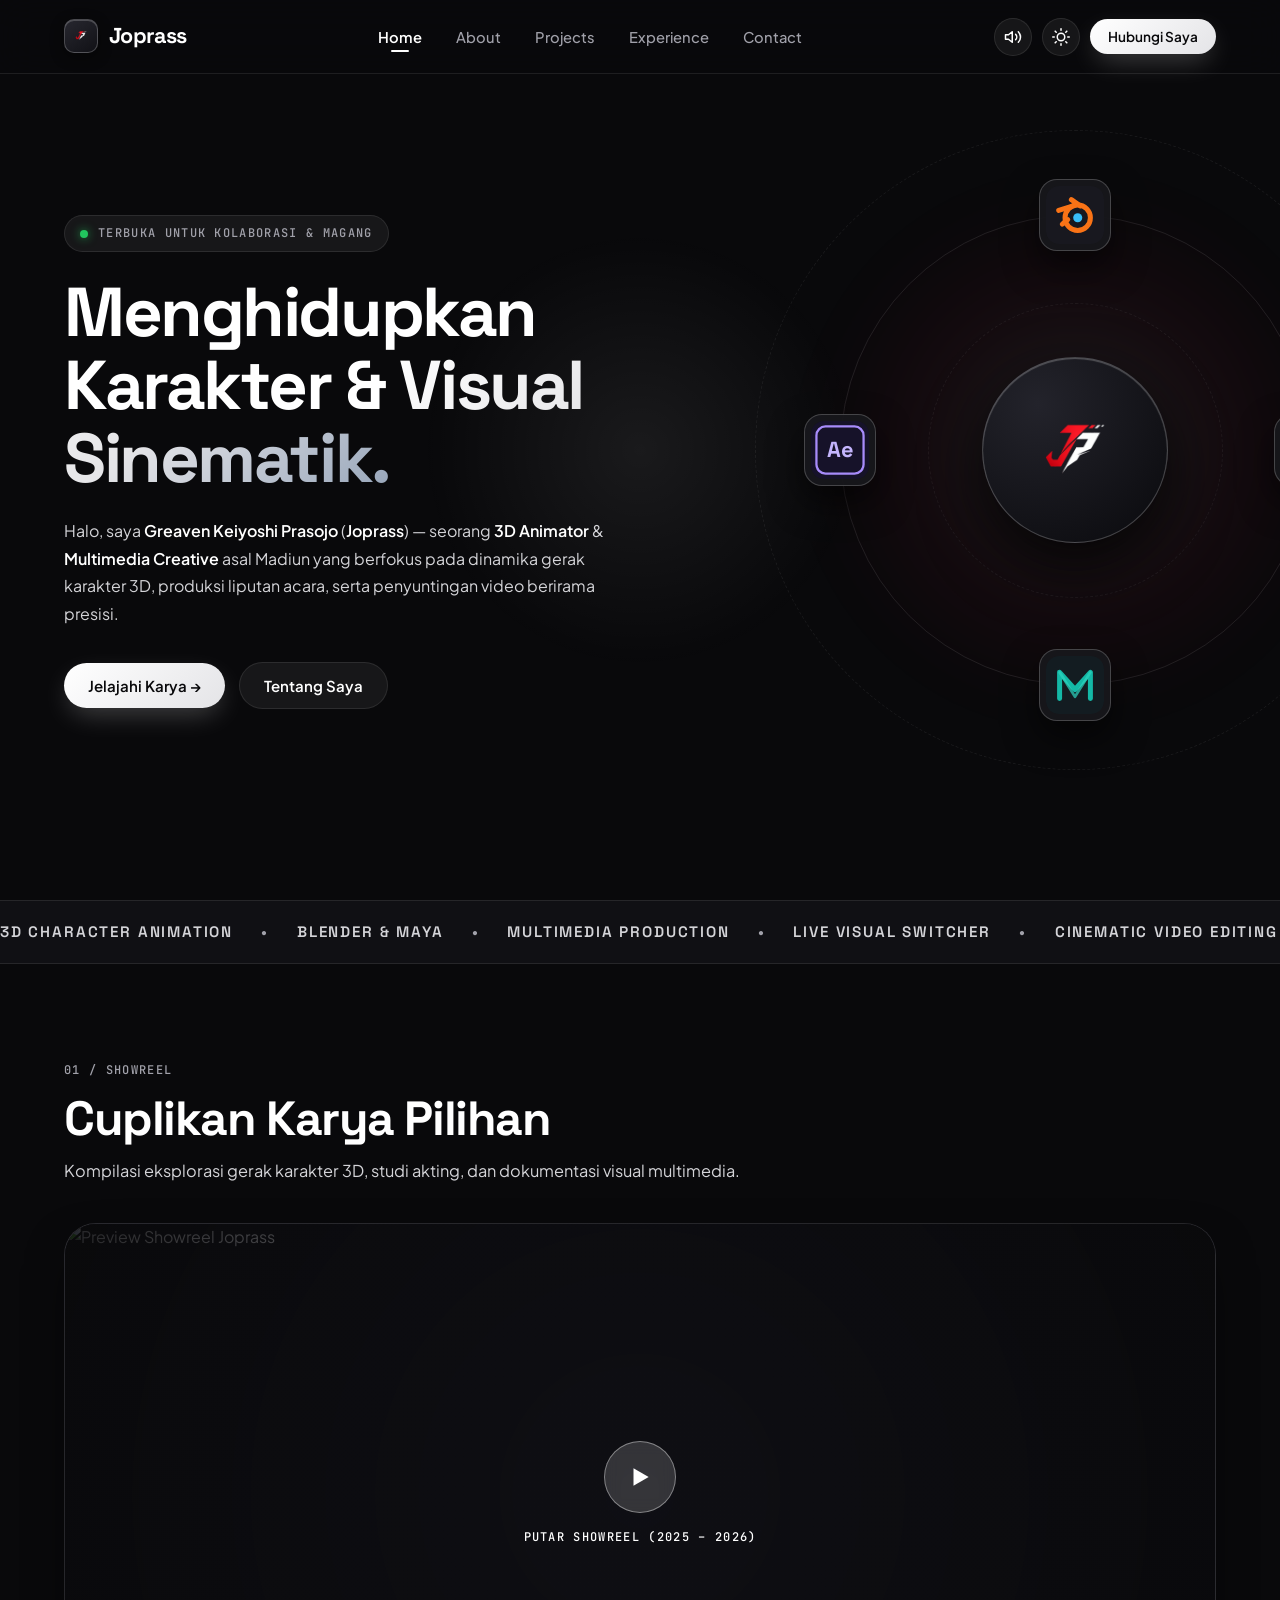
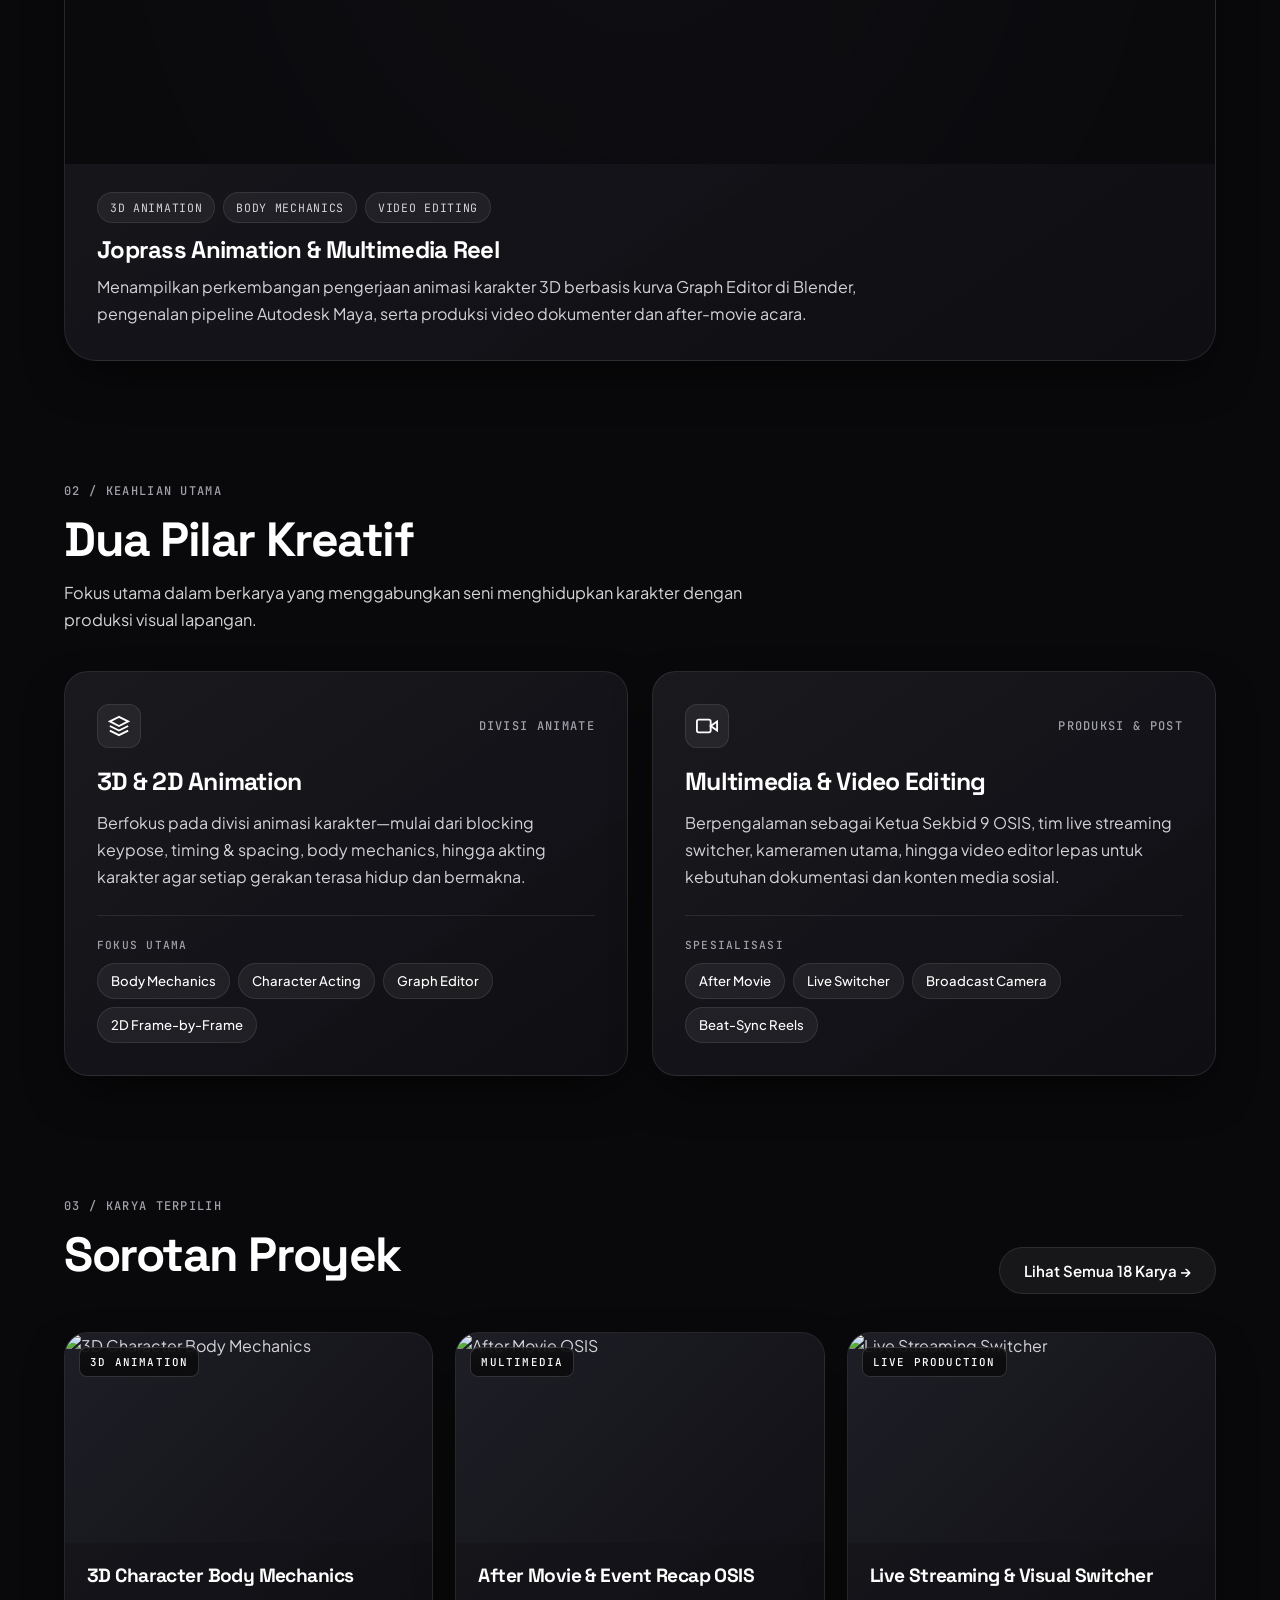
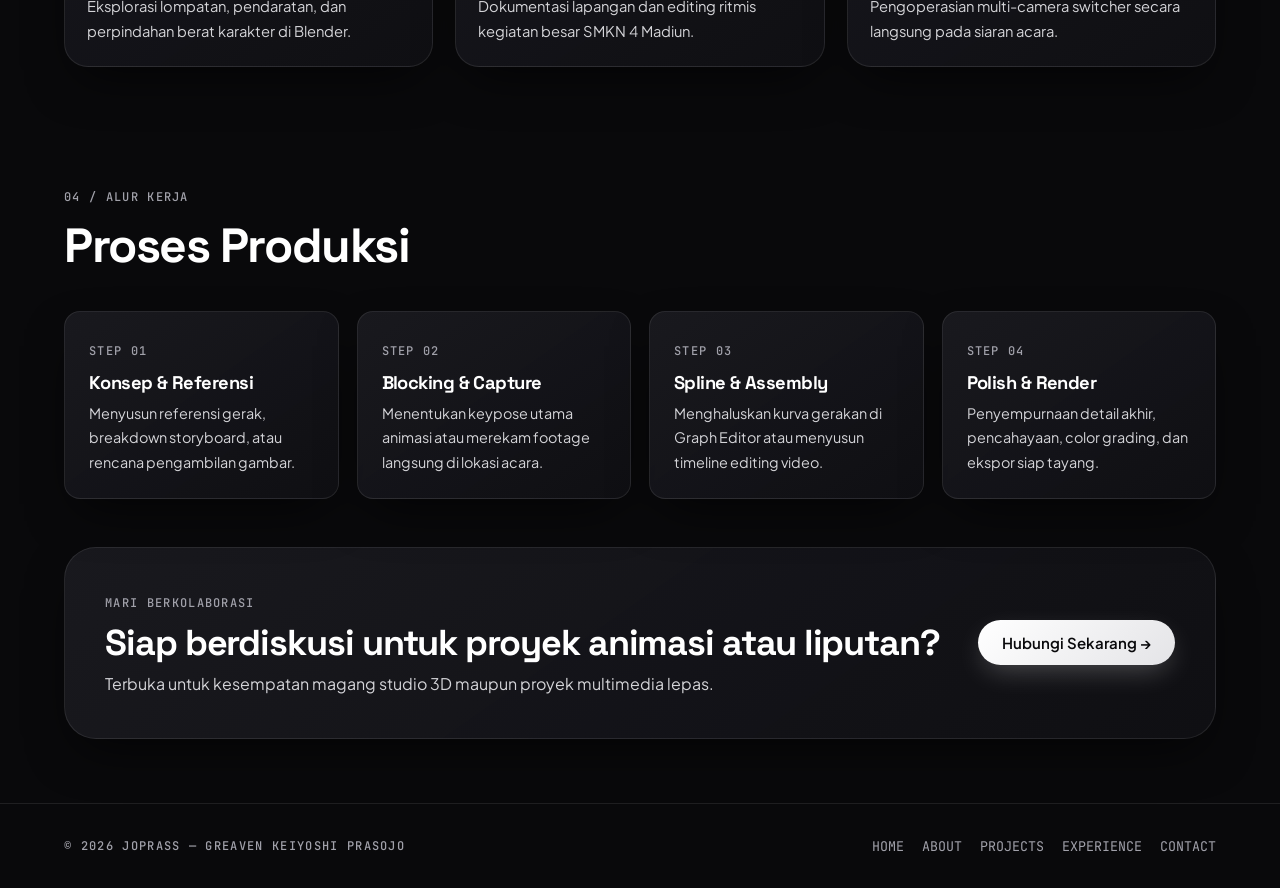
==== commit c4110a6d: "Update index.html" ====
--- a/index.html
+++ b/index.html
@@ -3,57 +3,42 @@
 <head>
   <meta charset="UTF-8" />
   <meta name="viewport" content="width=device-width, initial-scale=1.0" />
-  <title>Greaven Keiyoshi (Joprass) — 3D Animator &amp; Multimedia Creator</title>
-  <meta
-    name="description"
-    content="Portofolio resmi Greaven Keiyoshi Prasojo (Joprass) — 3D Animator, 2D Animator, Videographer, dan Video Editor asal Madiun."
-  />
+  <title>Joprass — Greaven Keiyoshi Prasojo | 3D Animator & Multimedia</title>
+  <meta name="description" content="Portofolio resmi Greaven Keiyoshi Prasojo (Joprass) — 3D Animator & Multimedia Creative di Madiun, Indonesia." />
 
   <!-- Google Fonts -->
   <link rel="preconnect" href="https://fonts.googleapis.com" />
   <link rel="preconnect" href="https://fonts.gstatic.com" crossorigin />
-  <link
-    href="https://fonts.googleapis.com/css2?family=JetBrains+Mono:wght@400;500;600&family=Plus+Jakarta+Sans:wght@400;500;600;700&family=Space+Grotesk:wght@600;700&display=swap"
-    rel="stylesheet"
-  />
-
-  <!-- Stylesheet Versi 6 -->
-  <link rel="stylesheet" href="style.css?v=6" />
+  <link href="https://fonts.googleapis.com/css2?family=JetBrains+Mono:wght@400;500;600&family=Plus+Jakarta+Sans:wght@400;500;600;700&family=Space+Grotesk:wght@600;700&display=swap" rel="stylesheet" />
+
+  <link rel="stylesheet" href="style.css" />
 </head>
 <body>
   <!-- Cursor Ambient Glow -->
-  <div class="cursor-glow" id="cursorGlow"></div>
+  <div class="cursor-glow" id="cursorGlow" aria-hidden="true"></div>
 
   <!-- Page Transition Curtain -->
   <div class="page-transition" id="pageTransition" aria-hidden="true">
     <div class="transition-inner">
       <span class="transition-brand">JOPRASS</span>
-      <div class="transition-line"></div>
+      <span class="transition-line"></span>
     </div>
   </div>
 
   <!-- ======================================================================
-       NAVBAR (DENGAN LOGO JP DI SAMPING TULISAN JOPRASS)
+       NAVBAR
        ====================================================================== -->
   <header class="navbar">
     <div class="container nav-container">
-      <a href="#home" class="nav-brand" data-nav="home">
-        <span class="brand-logo-badge" aria-hidden="true">
-          <img class="user-logo-img" alt="Logo Joprass" style="display:none;" />
-          <svg class="brand-logo-svg user-logo-fallback" viewBox="0 0 120 120" fill="none" xmlns="http://www.w3.org/2000/svg">
-            <defs>
-              <linearGradient id="navEmblemGrad" x1="16" y1="16" x2="104" y2="104" gradientUnits="userSpaceOnUse">
-                <stop offset="0%" stop-color="#FFFFFF" />
-                <stop offset="55%" stop-color="#CBD5E1" />
-                <stop offset="100%" stop-color="#64748B" />
-              </linearGradient>
-            </defs>
-            <polygon points="60,8 106,34 106,86 60,112 14,86 14,34" stroke="url(#navEmblemGrad)" stroke-width="6" fill="none" />
-            <path d="M52 32H62V72C62 82.5 53.5 91 43 91C36.5 91 31 87.8 28 83L35.5 76.5C37.2 79.2 39.8 81 43 81C48.2 81 52 77 52 72V32Z" fill="url(#navEmblemGrad)" />
-            <path d="M66 32H83C91.5 32 97.5 38 97.5 46C97.5 54 91.5 60 83 60H75V89H66V32ZM75 40.5V51.5H82.5C86.2 51.5 88.5 49.2 88.5 46C88.5 42.8 86.2 40.5 82.5 40.5H75Z" fill="url(#navEmblemGrad)" />
+      <a href="#home" class="nav-brand" data-nav="home" aria-label="Joprass Home">
+        <span class="brand-logo-badge">
+          <img src="assets/logo-jp.png" alt="" onerror="this.style.display='none'; this.nextElementSibling.style.display='block';" />
+          <svg class="brand-logo-svg" viewBox="0 0 64 64" fill="none" style="display:none;" aria-hidden="true">
+            <polygon points="32,4 56,18 56,46 32,60 8,46 8,18" stroke="#ffffff" stroke-width="4" fill="none" />
+            <text x="32" y="40" text-anchor="middle" fill="#ffffff" font-family="Space Grotesk, sans-serif" font-weight="700" font-size="23" letter-spacing="-1">JP</text>
           </svg>
         </span>
-        <span>JOPRASS</span>
+        <span>Joprass</span>
       </a>
 
       <nav class="nav-links" aria-label="Navigasi Utama">
@@ -65,21 +50,21 @@
       </nav>
 
       <div class="nav-actions">
-        <button type="button" class="icon-btn" id="soundToggle" aria-label="Suara Interaksi" title="Suara Efek">
-          <svg class="icon-sound-on" width="18" height="18" viewBox="0 0 24 24" fill="none" stroke="currentColor" stroke-width="2">
+        <button type="button" class="icon-btn" id="soundToggle" aria-label="Toggle Efek Suara" title="Efek Suara">
+          <svg class="icon-sound-on" width="18" height="18" viewBox="0 0 24 24" fill="none" stroke="currentColor" stroke-width="2" stroke-linecap="round" stroke-linejoin="round">
             <polygon points="11 5 6 9 2 9 2 15 6 15 11 19 11 5"></polygon>
             <path d="M15.54 8.46a5 5 0 0 1 0 7.07"></path>
             <path d="M19.07 4.93a10 10 0 0 1 0 14.14"></path>
           </svg>
-          <svg class="icon-sound-off" width="18" height="18" viewBox="0 0 24 24" fill="none" stroke="currentColor" stroke-width="2" style="display:none;">
+          <svg class="icon-sound-off" width="18" height="18" viewBox="0 0 24 24" fill="none" stroke="currentColor" stroke-width="2" stroke-linecap="round" stroke-linejoin="round" style="display:none;">
             <polygon points="11 5 6 9 2 9 2 15 6 15 11 19 11 5"></polygon>
             <line x1="23" y1="9" x2="17" y2="15"></line>
             <line x1="17" y1="9" x2="23" y2="15"></line>
           </svg>
         </button>
 
-        <button type="button" class="icon-btn" id="themeToggle" aria-label="Ganti Tema" title="Dark / Light Mode">
-          <svg class="icon-sun" width="18" height="18" viewBox="0 0 24 24" fill="none" stroke="currentColor" stroke-width="2">
+        <button type="button" class="icon-btn" id="themeToggle" aria-label="Ganti Tema" title="Ganti Tema Gelap / Terang">
+          <svg class="icon-sun" width="18" height="18" viewBox="0 0 24 24" fill="none" stroke="currentColor" stroke-width="2" stroke-linecap="round" stroke-linejoin="round">
             <circle cx="12" cy="12" r="5"></circle>
             <line x1="12" y1="1" x2="12" y2="3"></line>
             <line x1="12" y1="21" x2="12" y2="23"></line>
@@ -90,24 +75,23 @@
             <line x1="4.22" y1="19.78" x2="5.64" y2="18.36"></line>
             <line x1="18.36" y1="5.64" x2="19.78" y2="4.22"></line>
           </svg>
-          <svg class="icon-moon" width="18" height="18" viewBox="0 0 24 24" fill="none" stroke="currentColor" stroke-width="2" style="display:none;">
+          <svg class="icon-moon" width="18" height="18" viewBox="0 0 24 24" fill="none" stroke="currentColor" stroke-width="2" stroke-linecap="round" stroke-linejoin="round" style="display:none;">
             <path d="M21 12.79A9 9 0 1 1 11.21 3 7 7 0 0 0 21 12.79z"></path>
           </svg>
         </button>
 
-        <button type="button" class="btn btn-primary btn-sm" data-nav="contact">Hire / Collab</button>
-
-        <button type="button" class="icon-btn mobile-only" id="mobileMenuBtn" aria-label="Buka Menu">
-          <svg width="18" height="18" viewBox="0 0 24 24" fill="none" stroke="currentColor" stroke-width="2">
-            <line x1="3" y1="6" x2="21" y2="6"></line>
+        <button type="button" class="btn btn-primary btn-sm" data-nav="contact">Hubungi Saya</button>
+
+        <button type="button" class="icon-btn mobile-only" id="mobileMenuBtn" aria-label="Menu Mobile">
+          <svg width="20" height="20" viewBox="0 0 24 24" fill="none" stroke="currentColor" stroke-width="2" stroke-linecap="round">
+            <line x1="3" y1="7" x2="21" y2="7"></line>
             <line x1="3" y1="12" x2="21" y2="12"></line>
-            <line x1="3" y1="18" x2="21" y2="18"></line>
+            <line x1="3" y1="17" x2="21" y2="17"></line>
           </svg>
         </button>
       </div>
     </div>
 
-    <!-- Mobile Navigation Dropdown -->
     <div class="mobile-menu" id="mobileMenu">
       <button type="button" class="mobile-nav-link active" data-nav="home">Home</button>
       <button type="button" class="mobile-nav-link" data-nav="about">About</button>
@@ -117,253 +101,210 @@
     </div>
   </header>
 
-  <!-- ======================================================================
-       MAIN CONTENT (MULTI-PAGE SPA SECTIONS)
-       ====================================================================== -->
   <main>
     <!-- ====================================================================
          PAGE 1: HOME
          ==================================================================== -->
-    <section class="page-section active" id="page-home">
-      <!-- Hero Section -->
+    <section id="page-home" class="page-section active">
       <div class="hero-wrapper">
         <div class="container hero-grid">
-          <div class="hero-content">
+          <div class="hero-content reveal">
             <div class="status-pill">
               <span class="status-dot"></span>
-              <span class="mono-label">AVAILABLE FOR 3D ANIMATION &amp; VIDEO PROJECTS</span>
+              <span class="mono-label">TERBUKA UNTUK KOLABORASI &amp; MAGANG</span>
             </div>
 
             <h1 class="hero-title">
-              Bringing Characters <br />
-              <span class="text-gradient-white">&amp; Visual Stories</span> <br />
-              to Life.
+              Menghidupkan Karakter &amp; <span class="text-gradient-white">Visual Sinematik.</span>
             </h1>
 
             <p class="hero-desc">
-              Halo, saya <strong>Greaven Keiyoshi Prasojo</strong> (<strong>Joprass</strong>) —
-              <strong>3D Animator</strong> &amp; <strong>Multimedia Creator</strong> dari SMKN 4 Madiun.
-              Berfokus pada animasi karakter 3D yang ekspresif, sinematografi lapangan, serta penyuntingan video berirama presisi.
+              Halo, saya <strong>Greaven Keiyoshi Prasojo</strong> (<strong>Joprass</strong>) — seorang <strong>3D Animator</strong> &amp; <strong>Multimedia Creative</strong> asal Madiun yang berfokus pada dinamika gerak karakter 3D, produksi liputan acara, serta penyuntingan video berirama presisi.
             </p>
 
             <div class="hero-cta-group">
-              <button type="button" class="btn btn-primary" data-nav="projects">
-                Explore Projects
-                <svg width="16" height="16" viewBox="0 0 24 24" fill="none" stroke="currentColor" stroke-width="2.2">
-                  <line x1="5" y1="12" x2="19" y2="12"></line>
-                  <polyline points="12 5 19 12 12 19"></polyline>
-                </svg>
-              </button>
-              <button type="button" class="btn btn-secondary" data-nav="about">
-                Tentang Saya &amp; ID Card
-              </button>
-            </div>
-          </div>
-        </div>
-
-        <!-- Right-Edge Offset Orbit Stage -->
+              <button type="button" class="btn btn-primary" data-nav="projects">Jelajahi Karya →</button>
+              <button type="button" class="btn btn-secondary" data-nav="about">Tentang Saya</button>
+            </div>
+          </div>
+        </div>
+
+        <!-- Orbit Visual Stage with Inline SVG Icons (Anti-Broken Image) -->
         <div class="hero-orbit-stage" aria-hidden="true">
           <div class="orbit-ambient-glow"></div>
           <div class="orbit-ring orbit-ring-outer"></div>
           <div class="orbit-ring orbit-ring-mid"></div>
           <div class="orbit-ring orbit-ring-inner"></div>
 
-          <!-- Center Brand Logo Hub -->
           <div class="orbit-hub">
             <div class="orbit-hub-inner">
-              <img class="user-logo-img hub-user-logo" alt="Logo Joprass" style="display:none;" />
-              <svg class="jp-logo-svg user-logo-fallback" viewBox="0 0 120 120" fill="none" xmlns="http://www.w3.org/2000/svg">
+              <img src="assets/logo-jp.png" alt="" class="jp-logo-svg" onerror="this.style.display='none'; this.nextElementSibling.style.display='block';" />
+              <svg class="jp-logo-svg" viewBox="0 0 120 120" fill="none" style="display:none;">
+                <polygon points="60,8 106,34 106,86 60,112 14,86 14,34" stroke="url(#jpGrad)" stroke-width="5" fill="rgba(255,255,255,0.03)" />
+                <polygon points="60,17 98,39 98,81 60,103 22,81 22,39" stroke="rgba(255,255,255,0.22)" stroke-width="1.5" fill="none" />
+                <text x="60" y="73" text-anchor="middle" fill="#ffffff" font-family="Space Grotesk, sans-serif" font-weight="700" font-size="42" letter-spacing="-2">JP</text>
                 <defs>
-                  <linearGradient id="hubEmblemGrad" x1="14" y1="14" x2="106" y2="106" gradientUnits="userSpaceOnUse">
-                    <stop offset="0%" stop-color="#FFFFFF" />
-                    <stop offset="50%" stop-color="#E2E8F0" />
-                    <stop offset="100%" stop-color="#64748B" />
+                  <linearGradient id="jpGrad" x1="14" y1="8" x2="106" y2="112" gradientUnits="userSpaceOnUse">
+                    <stop offset="0%" stop-color="#ffffff" />
+                    <stop offset="100%" stop-color="#94a3b8" />
                   </linearGradient>
                 </defs>
-                <polygon points="60,6 108,33 108,87 60,114 12,87 12,33" stroke="url(#hubEmblemGrad)" stroke-width="4.5" fill="none" />
-                <polygon points="60,14 100,37 100,83 60,106 20,83 20,37" stroke="rgba(255,255,255,0.22)" stroke-width="1.5" fill="none" />
-                <path d="M52 32H62V72C62 82.5 53.5 91 43 91C36.5 91 31 87.8 28 83L35.5 76.5C37.2 79.2 39.8 81 43 81C48.2 81 52 77 52 72V32Z" fill="url(#hubEmblemGrad)" />
-                <path d="M66 32H83C91.5 32 97.5 38 97.5 46C97.5 54 91.5 60 83 60H75V89H66V32ZM75 40.5V51.5H82.5C86.2 51.5 88.5 49.2 88.5 46C88.5 42.8 86.2 40.5 82.5 40.5H75Z" fill="url(#hubEmblemGrad)" />
               </svg>
             </div>
           </div>
 
-          <!-- Orbiting Official Creative Software Logos -->
           <div class="orbit-track">
-            <!-- Node 1: Blender Official Logo -->
-            <div class="orbit-node node-1">
+            <!-- Node 1: Blender -->
+            <div class="orbit-node node-1" title="Blender 3D">
               <div class="orbit-icon-card">
-                <img
-                  src="https://upload.wikimedia.org/wikipedia/commons/0/0c/Blender_logo_no_text.svg"
-                  alt="Blender"
-                />
-              </div>
-            </div>
-
-            <!-- Node 2: CapCut Official Logo -->
-            <div class="orbit-node node-2">
+                <svg viewBox="0 0 64 64" fill="none">
+                  <rect width="64" height="64" rx="14" fill="#18181f" />
+                  <circle cx="35" cy="35" r="14" stroke="#f97316" stroke-width="5.5" />
+                  <circle cx="35" cy="35" r="5" fill="#38bdf8" />
+                  <path d="M14 27L30 22M18 42L24 37M28 15L38 22" stroke="#f97316" stroke-width="5.5" stroke-linecap="round" />
+                </svg>
+              </div>
+            </div>
+
+            <!-- Node 2: CapCut -->
+            <div class="orbit-node node-2" title="CapCut">
               <div class="orbit-icon-card">
-                <img
-                  src="https://api.iconify.design/simple-icons:capcut.svg?color=%23ffffff"
-                  alt="CapCut"
-                />
-              </div>
-            </div>
-
-            <!-- Node 3: Adobe After Effects Official Logo -->
-            <div class="orbit-node node-3">
+                <svg viewBox="0 0 64 64" fill="none">
+                  <rect width="64" height="64" rx="14" fill="#121217" />
+                  <path d="M17 21L47 43M47 21L17 43" stroke="#ffffff" stroke-width="5" stroke-linecap="round" />
+                  <path d="M17 21V28M17 43V36M47 21V28M47 43V36" stroke="#ffffff" stroke-width="5" stroke-linecap="round" />
+                </svg>
+              </div>
+            </div>
+
+            <!-- Node 3: Autodesk Maya -->
+            <div class="orbit-node node-3" title="Autodesk Maya">
               <div class="orbit-icon-card">
-                <img
-                  src="https://upload.wikimedia.org/wikipedia/commons/c/cb/Adobe_After_Effects_CC_icon.svg"
-                  alt="Adobe After Effects"
-                />
-              </div>
-            </div>
-
-            <!-- Node 4: Autodesk Maya Official Logo -->
-            <div class="orbit-node node-4">
+                <svg viewBox="0 0 64 64" fill="none">
+                  <rect width="64" height="64" rx="14" fill="#131c21" />
+                  <path d="M15 47V18L32 37L49 18V47" stroke="#14b8a6" stroke-width="5.5" stroke-linecap="round" stroke-linejoin="round" />
+                  <path d="M15 18L32 45L49 18" stroke="#2dd4bf" stroke-width="3" stroke-linecap="round" stroke-linejoin="round" opacity="0.7" />
+                </svg>
+              </div>
+            </div>
+
+            <!-- Node 4: Adobe After Effects -->
+            <div class="orbit-node node-4" title="Adobe After Effects">
               <div class="orbit-icon-card">
-                <img
-                  src="https://upload.wikimedia.org/wikipedia/fr/9/90/Autodesk_Maya.svg"
-                  alt="Autodesk Maya"
-                />
-              </div>
-            </div>
-          </div>
-        </div>
-      </div>
-
-      <!-- Infinite Marquee Strip -->
+                <svg viewBox="0 0 64 64" fill="none">
+                  <rect width="64" height="64" rx="14" fill="#161229" />
+                  <rect x="6" y="6" width="52" height="52" rx="10" stroke="#a78bfa" stroke-width="2.5" />
+                  <text x="32" y="40" text-anchor="middle" fill="#c4b5fd" font-family="Space Grotesk, sans-serif" font-weight="700" font-size="24">Ae</text>
+                </svg>
+              </div>
+            </div>
+          </div>
+        </div>
+      </div>
+
+      <!-- Running Marquee -->
       <div class="marquee-section" aria-hidden="true">
         <div class="marquee-track">
           <div class="marquee-content">
-            <span>3D CHARACTER ANIMATION</span>
-            <span class="marquee-sep">✦</span>
-            <span>BODY MECHANICS &amp; ACTING</span>
-            <span class="marquee-sep">✦</span>
-            <span>2D FRAME-BY-FRAME</span>
-            <span class="marquee-sep">✦</span>
-            <span>VIDEO EDITING &amp; BEAT SYNC</span>
-            <span class="marquee-sep">✦</span>
-            <span>LIVE STREAMING SWITCHER</span>
-            <span class="marquee-sep">✦</span>
-            <span>MULTI-CAMERA PRODUCTION</span>
-            <span class="marquee-sep">✦</span>
+            <span>3D CHARACTER ANIMATION</span><span class="marquee-sep">•</span>
+            <span>BLENDER &amp; MAYA</span><span class="marquee-sep">•</span>
+            <span>MULTIMEDIA PRODUCTION</span><span class="marquee-sep">•</span>
+            <span>LIVE VISUAL SWITCHER</span><span class="marquee-sep">•</span>
+            <span>CINEMATIC VIDEO EDITING</span><span class="marquee-sep">•</span>
+            <span>OSIS SEKBID 9</span><span class="marquee-sep">•</span>
           </div>
           <div class="marquee-content">
-            <span>3D CHARACTER ANIMATION</span>
-            <span class="marquee-sep">✦</span>
-            <span>BODY MECHANICS &amp; ACTING</span>
-            <span class="marquee-sep">✦</span>
-            <span>2D FRAME-BY-FRAME</span>
-            <span class="marquee-sep">✦</span>
-            <span>VIDEO EDITING &amp; BEAT SYNC</span>
-            <span class="marquee-sep">✦</span>
-            <span>LIVE STREAMING SWITCHER</span>
-            <span class="marquee-sep">✦</span>
-            <span>MULTI-CAMERA PRODUCTION</span>
-            <span class="marquee-sep">✦</span>
+            <span>3D CHARACTER ANIMATION</span><span class="marquee-sep">•</span>
+            <span>BLENDER &amp; MAYA</span><span class="marquee-sep">•</span>
+            <span>MULTIMEDIA PRODUCTION</span><span class="marquee-sep">•</span>
+            <span>LIVE VISUAL SWITCHER</span><span class="marquee-sep">•</span>
+            <span>CINEMATIC VIDEO EDITING</span><span class="marquee-sep">•</span>
+            <span>OSIS SEKBID 9</span><span class="marquee-sep">•</span>
           </div>
         </div>
       </div>
 
       <!-- Showreel Section -->
-      <div class="container section-block">
-        <div class="section-header reveal">
-          <span class="mono-label section-eyebrow">FEATURED REEL // 2025 – 2026</span>
-          <h2 class="section-title">Animation &amp; Production Showreel</h2>
-          <p class="section-subtitle">
-            Kompilasi latihan mekanika gerak karakter 3D, animasi 2D, serta dokumentasi produksi multimedia lapangan.
-          </p>
-        </div>
-
-        <div class="showreel-card interactive-surface reveal">
+      <div class="container section-block reveal">
+        <div class="section-header">
+          <span class="mono-label section-eyebrow">01 / SHOWREEL</span>
+          <h2 class="section-title">Cuplikan Karya Pilihan</h2>
+          <p class="section-subtitle">Kompilasi eksplorasi gerak karakter 3D, studi akting, dan dokumentasi visual multimedia.</p>
+        </div>
+
+        <div class="showreel-card interactive-surface">
           <div class="showreel-media">
             <img
+              src="https://images.unsplash.com/photo-1618005182384-a83a8bd57fbe?auto=format&fit=crop&w=1400&q=85"
+              alt="Preview Showreel Joprass"
               class="showreel-poster-img"
-              src="https://images.unsplash.com/photo-1635070041078-e363dbe005cb?auto=format&fit=crop&w=1280&q=80"
-              alt="Preview Showreel 3D Animation & Multimedia"
             />
-            <video class="showreel-video" src="assets/showreel.mp4" playsinline></video>
+            <video class="showreel-video" preload="metadata" playsinline>
+              <source src="assets/showreel.mp4" type="video/mp4" />
+            </video>
             <div class="showreel-fallback-overlay" id="showreelFallback">
-              <div class="showreel-play-ring">
+              <div class="showreel-play-ring" aria-label="Putar Showreel">
                 <svg width="26" height="26" viewBox="0 0 24 24" fill="currentColor">
                   <polygon points="6 4 20 12 6 20 6 4"></polygon>
                 </svg>
               </div>
-              <span class="mono-label" style="color:#fff;">PUTAR SHOWREEL (2026)</span>
+              <span class="mono-label" style="color:#ffffff;">PUTAR SHOWREEL (2025 – 2026)</span>
             </div>
           </div>
 
           <div class="showreel-info">
             <div class="showreel-meta">
-              <span class="tag-pill">BLENDER 3D</span>
-              <span class="tag-pill">CHARACTER ACTING</span>
-              <span class="tag-pill">CAPCUT &amp; AFTER EFFECTS</span>
-              <span class="tag-pill">LIVE PRODUCTION</span>
-            </div>
-            <h3 class="card-title">Joprass Creative Reel — Animation &amp; Visual Storytelling</h3>
+              <span class="tag-pill">3D ANIMATION</span>
+              <span class="tag-pill">BODY MECHANICS</span>
+              <span class="tag-pill">VIDEO EDITING</span>
+            </div>
+            <h3 class="card-title">Joprass Animation &amp; Multimedia Reel</h3>
             <p class="card-desc">
-              Menampilkan progres studi animasi karakter dari dasar 12 prinsip gerak hingga body mechanics, lip sync, serta hasil penyuntingan video dokumentasi acara.
+              Menampilkan perkembangan pengerjaan animasi karakter 3D berbasis kurva Graph Editor di Blender, pengenalan pipeline Autodesk Maya, serta produksi video dokumenter dan after-movie acara.
             </p>
           </div>
         </div>
       </div>
 
-      <!-- Core Capabilities Section -->
-      <div class="container section-block">
-        <div class="section-header reveal">
-          <span class="mono-label section-eyebrow">DISCIPLINES // DUAL FOCUS</span>
-          <h2 class="section-title">Core Capabilities</h2>
-          <p class="section-subtitle">
-            Dua jalur keahlian utama yang saling melengkapi: penghidupan gerak karakter dan produksi visual multimedia.
-          </p>
+      <!-- Core Capabilities -->
+      <div class="container section-block reveal">
+        <div class="section-header">
+          <span class="mono-label section-eyebrow">02 / KEAHLIAN UTAMA</span>
+          <h2 class="section-title">Dua Pilar Kreatif</h2>
+          <p class="section-subtitle">Fokus utama dalam berkarya yang menggabungkan seni menghidupkan karakter dengan produksi visual lapangan.</p>
         </div>
 
         <div class="capabilities-grid">
-          <article class="capability-card interactive-surface reveal">
+          <article class="capability-card interactive-surface" data-nav="projects">
             <div class="cap-card-shine"></div>
             <div class="cap-top">
               <div class="cap-icon-box">
                 <svg width="22" height="22" viewBox="0 0 24 24" fill="none" stroke="currentColor" stroke-width="2">
-                  <path d="M21 16V8a2 2 0 0 0-1-1.73l-7-4a2 2 0 0 0-2 0l-7 4A2 2 0 0 0 3 8v8a2 2 0 0 0 1 1.73l7 4a2 2 0 0 0 2 0l7-4A2 2 0 0 0 21 16z"></path>
-                  <polyline points="3.27 6.96 12 12.01 20.73 6.96"></polyline>
-                  <line x1="12" y1="22.08" x2="12" y2="12"></line>
+                  <path d="M12 2L2 7l10 5 10-5-10-5z"></path>
+                  <path d="M2 17l10 5 10-5"></path>
+                  <path d="M2 12l10 5 10-5"></path>
                 </svg>
               </div>
-              <span class="mono-label">DIVISION 01</span>
-            </div>
-
-            <h3 class="cap-title">3D &amp; 2D Character Animation</h3>
+              <span class="mono-label">DIVISI ANIMATE</span>
+            </div>
+            <h3 class="cap-title">3D &amp; 2D Animation</h3>
             <p class="cap-desc">
-              Fokus pada divisi animasi karakter: mulai dari blocking pose utama, pengaturan kurva Graph Editor, weight shift, lip sync, hingga prinsip squash &amp; stretch pada animasi 2D.
+              Berfokus pada divisi animasi karakter—mulai dari blocking keypose, timing &amp; spacing, body mechanics, hingga akting karakter agar setiap gerakan terasa hidup dan bermakna.
             </p>
-
             <div class="cap-specs">
               <div>
-                <span class="mono-label spec-label">CORE SKILLS</span>
+                <span class="mono-label spec-label">FOKUS UTAMA</span>
                 <div class="skill-pill-row">
-                  <span class="skill-pill">3D Animation</span>
                   <span class="skill-pill">Body Mechanics</span>
                   <span class="skill-pill">Character Acting</span>
-                  <span class="skill-pill">2D Animation</span>
-                  <span class="skill-pill">3D Modeling (Dasar)</span>
-                </div>
-              </div>
-              <div>
-                <span class="mono-label spec-label">AI WORKFLOW SUPPORT</span>
-                <div class="skill-pill-row">
-                  <span class="skill-pill">Gemini</span>
-                  <span class="skill-pill">Claude</span>
-                  <span class="skill-pill">ChatGPT</span>
-                  <span class="skill-pill">Qwen AI</span>
-                  <span class="skill-pill">DeepSeek</span>
+                  <span class="skill-pill">Graph Editor</span>
+                  <span class="skill-pill">2D Frame-by-Frame</span>
                 </div>
               </div>
             </div>
           </article>
 
-          <article class="capability-card interactive-surface reveal">
+          <article class="capability-card interactive-surface" data-nav="projects">
             <div class="cap-card-shine"></div>
             <div class="cap-top">
               <div class="cap-icon-box">
@@ -372,33 +313,20 @@
                   <rect x="1" y="5" width="15" height="14" rx="2" ry="2"></rect>
                 </svg>
               </div>
-              <span class="mono-label">DIVISION 02</span>
-            </div>
-
-            <h3 class="cap-title">Multimedia &amp; Live Production</h3>
+              <span class="mono-label">PRODUKSI &amp; POST</span>
+            </div>
+            <h3 class="cap-title">Multimedia &amp; Video Editing</h3>
             <p class="cap-desc">
-              Pengalaman lapangan dalam pengambilan gambar menggunakan kamera DSLR, mirrorless, hingga broadcast camera, pengoperasian switcher live streaming, serta editing video berirama.
+              Berpengalaman sebagai Ketua Sekbid 9 OSIS, tim live streaming switcher, kameramen utama, hingga video editor lepas untuk kebutuhan dokumentasi dan konten media sosial.
             </p>
-
             <div class="cap-specs">
               <div>
-                <span class="mono-label spec-label">PRODUCTION ROLES</span>
+                <span class="mono-label spec-label">SPESIALISASI</span>
                 <div class="skill-pill-row">
-                  <span class="skill-pill">Video Editing</span>
-                  <span class="skill-pill">Videography</span>
+                  <span class="skill-pill">After Movie</span>
                   <span class="skill-pill">Live Switcher</span>
-                  <span class="skill-pill">Multi-Cam Operator</span>
-                  <span class="skill-pill">After Movie</span>
-                </div>
-              </div>
-              <div>
-                <span class="mono-label spec-label">SOFTWARE TOOLCHAIN</span>
-                <div class="skill-pill-row">
-                  <span class="skill-pill">CapCut</span>
-                  <span class="skill-pill">KineMaster</span>
-                  <span class="skill-pill">Blender</span>
-                  <span class="skill-pill">After Effects</span>
-                  <span class="skill-pill">OBS Studio</span>
+                  <span class="skill-pill">Broadcast Camera</span>
+                  <span class="skill-pill">Beat-Sync Reels</span>
                 </div>
               </div>
             </div>
@@ -406,412 +334,339 @@
         </div>
       </div>
 
-      <!-- Selected Works Preview (Home) -->
-      <div class="container section-block">
-        <div class="section-header-row reveal">
+      <!-- Selected Works -->
+      <div class="container section-block reveal">
+        <div class="section-header-row">
           <div>
-            <span class="mono-label section-eyebrow">SELECTED WORKS // HIGHLIGHTS</span>
-            <h2 class="section-title">Karya Pilihan</h2>
-          </div>
-          <button type="button" class="btn btn-secondary" data-nav="projects">
-            Lihat Semua 18 Karya →
-          </button>
+            <span class="mono-label section-eyebrow">03 / KARYA TERPILIH</span>
+            <h2 class="section-title">Sorotan Proyek</h2>
+          </div>
+          <button type="button" class="btn btn-secondary" data-nav="projects">Lihat Semua 18 Karya →</button>
         </div>
 
         <div class="selected-works-grid">
-          <article class="work-preview-card interactive-surface reveal" data-open-project="0">
+          <article class="work-preview-card interactive-surface" data-open-project="0">
             <div class="work-thumb">
-              <img
-                src="https://images.unsplash.com/photo-1618005182384-a83a8bd57fbe?auto=format&fit=crop&w=900&q=80"
-                alt="3D Character Body Mechanics"
-              />
-              <span class="work-badge mono-label">3D ANIMATION • KLS 11</span>
+              <img src="https://images.unsplash.com/photo-1618005182384-a83a8bd57fbe?auto=format&fit=crop&w=800&q=80" alt="3D Character Body Mechanics" loading="lazy" />
+              <span class="mono-label work-badge">3D ANIMATION</span>
             </div>
             <div class="work-body">
               <h3 class="work-title">3D Character Body Mechanics</h3>
-              <p class="work-desc">
-                Eksplorasi lompatan, pendaratan, dan perpindahan pusat gravitasi karakter 3D dengan kontrol Graph Editor.
-              </p>
+              <p class="work-desc">Eksplorasi lompatan, pendaratan, dan perpindahan berat karakter di Blender.</p>
             </div>
           </article>
 
-          <article class="work-preview-card interactive-surface reveal" data-open-project="1">
+          <article class="work-preview-card interactive-surface" data-open-project="10">
             <div class="work-thumb">
-              <img
-                src="https://images.unsplash.com/photo-1633356122544-f134324a6cee?auto=format&fit=crop&w=900&q=80"
-                alt="3D Character Acting & Expression"
-              />
-              <span class="work-badge mono-label">3D ANIMATION • KLS 11</span>
-            </div>
-            <div class="work-body">
-              <h3 class="work-title">3D Character Acting &amp; Expression</h3>
-              <p class="work-desc">
-                Latihan akting karakter dengan penekanan ekspresi wajah, antisipasi gestur, serta ritme jeda yang natural.
-              </p>
-            </div>
-          </article>
-
-          <article class="work-preview-card interactive-surface reveal" data-open-project="10">
-            <div class="work-thumb">
-              <img
-                src="https://images.unsplash.com/photo-1574717024653-61fd2cf4d44d?auto=format&fit=crop&w=900&q=80"
-                alt="After Movie & Event Recap OSIS"
-              />
-              <span class="work-badge mono-label">OSIS SEKBID 9 • EDITING</span>
+              <img src="https://images.unsplash.com/photo-1574717024653-61fd2cf4d44d?auto=format&fit=crop&w=800&q=80" alt="After Movie OSIS" loading="lazy" />
+              <span class="mono-label work-badge">MULTIMEDIA</span>
             </div>
             <div class="work-body">
               <h3 class="work-title">After Movie &amp; Event Recap OSIS</h3>
-              <p class="work-desc">
-                Penyuntingan video rekap kegiatan sekolah dengan transisi dinamis yang menyatu dengan ketukan audio.
-              </p>
+              <p class="work-desc">Dokumentasi lapangan dan editing ritmis kegiatan besar SMKN 4 Madiun.</p>
             </div>
           </article>
-        </div>
-      </div>
-
-      <!-- Creative Workflow Section -->
-      <div class="container section-block">
-        <div class="section-header reveal">
-          <span class="mono-label section-eyebrow">PIPELINE // STEP BY STEP</span>
-          <h2 class="section-title">Creative Workflow</h2>
-          <p class="section-subtitle">
-            Klik setiap tahap keyframe untuk menyoroti alur kerja produksi animasi maupun video.
-          </p>
+
+          <article class="work-preview-card interactive-surface" data-open-project="12">
+            <div class="work-thumb">
+              <img src="https://images.unsplash.com/photo-1598488035139-bdbb2231ce04?auto=format&fit=crop&w=800&q=80" alt="Live Streaming Switcher" loading="lazy" />
+              <span class="mono-label work-badge">LIVE PRODUCTION</span>
+            </div>
+            <div class="work-body">
+              <h3 class="work-title">Live Streaming &amp; Visual Switcher</h3>
+              <p class="work-desc">Pengoperasian multi-camera switcher secara langsung pada siaran acara.</p>
+            </div>
+          </article>
+        </div>
+      </div>
+
+      <!-- Workflow & CTA -->
+      <div class="container section-block reveal">
+        <div class="section-header">
+          <span class="mono-label section-eyebrow">04 / ALUR KERJA</span>
+          <h2 class="section-title">Proses Produksi</h2>
         </div>
 
         <div class="workflow-grid">
-          <div class="workflow-step interactive-surface reveal">
-            <span class="step-num mono-label">KEYFRAME 01</span>
-            <h3 class="step-title">Reference &amp; Concept</h3>
-            <p class="step-desc">
-              Merekam video referensi gerak sendiri, menyusun storyboard singkat, dan menentukan mood visual.
-            </p>
-          </div>
-
-          <div class="workflow-step interactive-surface reveal">
-            <span class="step-num mono-label">KEYFRAME 02</span>
-            <h3 class="step-title">Blocking &amp; Timing</h3>
-            <p class="step-desc">
-              Menetapkan keypose utama dalam mode stepped untuk mengunci siluet, bobot tubuh, dan ritme aksi.
-            </p>
-          </div>
-
-          <div class="workflow-step interactive-surface reveal">
-            <span class="step-num mono-label">KEYFRAME 03</span>
-            <h3 class="step-title">Splining &amp; Capture</h3>
-            <p class="step-desc">
-              Menghaluskan kurva animasi di Graph Editor atau mengeksekusi pengambilan gambar multi-kamera di lapangan.
-            </p>
-          </div>
-
-          <div class="workflow-step interactive-surface reveal">
-            <span class="step-num mono-label">KEYFRAME 04</span>
-            <h3 class="step-title">Lighting &amp; Editing</h3>
-            <p class="step-desc">
-              Penyempurnaan pencahayaan, color grading, sound design, dan beat-sync editing hingga siap tayang.
-            </p>
-          </div>
-        </div>
-
-        <!-- CTA Banner -->
-        <div class="cta-banner interactive-surface reveal">
+          <div class="workflow-step interactive-surface">
+            <span class="mono-label step-num">STEP 01</span>
+            <h3 class="step-title">Konsep &amp; Referensi</h3>
+            <p class="step-desc">Menyusun referensi gerak, breakdown storyboard, atau rencana pengambilan gambar.</p>
+          </div>
+          <div class="workflow-step interactive-surface">
+            <span class="mono-label step-num">STEP 02</span>
+            <h3 class="step-title">Blocking &amp; Capture</h3>
+            <p class="step-desc">Menentukan keypose utama animasi atau merekam footage langsung di lokasi acara.</p>
+          </div>
+          <div class="workflow-step interactive-surface">
+            <span class="mono-label step-num">STEP 03</span>
+            <h3 class="step-title">Spline &amp; Assembly</h3>
+            <p class="step-desc">Menghaluskan kurva gerakan di Graph Editor atau menyusun timeline editing video.</p>
+          </div>
+          <div class="workflow-step interactive-surface">
+            <span class="mono-label step-num">STEP 04</span>
+            <h3 class="step-title">Polish &amp; Render</h3>
+            <p class="step-desc">Penyempurnaan detail akhir, pencahayaan, color grading, dan ekspor siap tayang.</p>
+          </div>
+        </div>
+
+        <div class="cta-banner interactive-surface">
           <div>
-            <span class="mono-label">OPEN FOR INTERNSHIP &amp; FREELANCE</span>
-            <h3 class="cta-title">Siap Berkolaborasi dalam Proyek Animasi &amp; Video?</h3>
-            <p class="cta-desc">
-              Terbuka untuk kesempatan magang studio animasi, kolaborasi kreatif, maupun jasa editing dan liputan acara.
-            </p>
-          </div>
-          <button type="button" class="btn btn-primary" data-nav="contact">
-            Hubungi Sekarang →
-          </button>
+            <span class="mono-label">MARI BERKOLABORASI</span>
+            <h3 class="cta-title">Siap berdiskusi untuk proyek animasi atau liputan?</h3>
+            <p class="cta-desc">Terbuka untuk kesempatan magang studio 3D maupun proyek multimedia lepas.</p>
+          </div>
+          <button type="button" class="btn btn-primary" data-nav="contact">Hubungi Sekarang →</button>
         </div>
       </div>
     </section>
 
     <!-- ====================================================================
-         PAGE 2: ABOUT (ID CARD DENGAN FOTO assets/1.jpeg & FISIKA BANDUL HALUS)
+         PAGE 2: ABOUT
          ==================================================================== -->
-    <section class="page-section" id="page-about">
+    <section id="page-about" class="page-section">
       <div class="container page-top-pad">
-        <div class="about-hero-grid">
-          <!-- Interactive 3D Hanging ID Card -->
-          <div class="idcard-column reveal">
+        <div class="about-hero-grid reveal">
+          <!-- 3D Hanging ID Card -->
+          <div class="idcard-column">
             <div class="idcard-scene" id="idCardScene">
               <canvas id="lanyardCanvas" width="340" height="170"></canvas>
-
-              <!-- Outer Pendulum Wrapper (handles position + Z-swing locked to ring) -->
-              <div class="idcard-pendulum" id="idCardPendulum">
-                <!-- Inner 3D Card Wrapper (handles 180° flip + subtle cursor tilt) -->
-                <div class="idcard-3d" id="idCard3d">
-                  <!-- Front Face -->
-                  <div class="idcard-face idcard-front">
-                    <div class="idcard-gloss"></div>
-                    <div>
-                      <div class="idcard-clip"></div>
-                      <div class="idcard-header">
-                        <span class="mono-label">CREATOR PASS // 2026</span>
-                        <span class="idcard-dot"></span>
-                      </div>
+              <div class="idcard-3d" id="idCard3d">
+                <!-- Front -->
+                <div class="idcard-face idcard-front">
+                  <div class="idcard-gloss"></div>
+                  <div>
+                    <div class="idcard-clip"></div>
+                    <div class="idcard-header">
+                      <span class="mono-label">CREATIVE PASS • 2026</span>
+                      <span class="idcard-dot"></span>
                     </div>
-
-                    <div class="idcard-photo-frame">
-                      <img
-                        src="assets/1.jpeg"
-                        alt="Foto Greaven Keiyoshi"
-                        onerror="this.onerror=null; this.src='https://images.unsplash.com/photo-1535713875002-d1d0cf377fde?auto=format&fit=crop&w=500&q=80';"
-                      />
-                    </div>
-
-                    <div class="idcard-identity">
-                      <h2 class="idcard-name">GREAVEN KEIYOSHI</h2>
-                      <p class="idcard-role mono-label">3D ANIMATOR • MULTIMEDIA</p>
-                    </div>
-
-                    <div class="idcard-footer mono-label">
-                      <span>SMKN 4 MADIUN</span>
-                      <span>ID #JP-010</span>
-                    </div>
-                  </div>
-
-                  <!-- Back Face -->
-                  <div class="idcard-face idcard-back">
-                    <div class="idcard-gloss"></div>
-                    <span class="mono-label" style="color:#94a3b8;">PORTFOLIO VERIFICATION</span>
-
-                    <div class="qr-box">
-                      <svg width="112" height="112" viewBox="0 0 100 100" fill="currentColor">
-                        <rect x="8" y="8" width="26" height="26" rx="3" fill="none" stroke="currentColor" stroke-width="6" />
-                        <rect x="15" y="15" width="12" height="12" />
-                        <rect x="66" y="8" width="26" height="26" rx="3" fill="none" stroke="currentColor" stroke-width="6" />
-                        <rect x="73" y="15" width="12" height="12" />
-                        <rect x="8" y="66" width="26" height="26" rx="3" fill="none" stroke="currentColor" stroke-width="6" />
-                        <rect x="15" y="73" width="12" height="12" />
-                        <rect x="44" y="12" width="10" height="10" />
-                        <rect x="44" y="32" width="12" height="12" />
-                        <rect x="14" y="44" width="14" height="10" />
-                        <rect x="42" y="54" width="16" height="16" />
-                        <rect x="68" y="46" width="12" height="12" />
-                        <rect x="66" y="70" width="24" height="10" />
-                        <rect x="46" y="78" width="12" height="14" />
-                      </svg>
-                    </div>
-
-                    <div>
-                      <div class="idcard-back-handle">@joprass</div>
-                      <p class="idcard-back-sub mono-label">MADIUN • EAST JAVA, ID</p>
-                    </div>
+                  </div>
+
+                  <div class="idcard-photo-frame">
+                    <img
+                      src="https://images.unsplash.com/photo-1534528741775-53994a69daeb?auto=format&fit=crop&w=600&q=80"
+                      alt="Foto Profil Greaven Keiyoshi Prasojo"
+                    />
+                  </div>
+
+                  <div class="idcard-identity">
+                    <div class="idcard-name">GREAVEN K. P.</div>
+                    <div class="mono-label idcard-role">3D ANIMATOR &amp; MULTIMEDIA</div>
+                  </div>
+
+                  <div class="idcard-footer mono-label">
+                    <span>SMKN 4 MADIUN</span>
+                    <span>ID: JOPRASS-11</span>
+                  </div>
+                </div>
+
+                <!-- Back -->
+                <div class="idcard-face idcard-back">
+                  <div class="idcard-gloss"></div>
+                  <div class="idcard-header" style="width:100%;">
+                    <span class="mono-label">VERIFIED PORTFOLIO</span>
+                    <span class="idcard-dot"></span>
+                  </div>
+
+                  <div class="qr-box">
+                    <svg width="110" height="110" viewBox="0 0 100 100" fill="currentColor">
+                      <rect x="10" y="10" width="25" height="25" fill="none" stroke="currentColor" stroke-width="6" />
+                      <rect x="18" y="18" width="9" height="9" />
+                      <rect x="65" y="10" width="25" height="25" fill="none" stroke="currentColor" stroke-width="6" />
+                      <rect x="73" y="18" width="9" height="9" />
+                      <rect x="10" y="65" width="25" height="25" fill="none" stroke="currentColor" stroke-width="6" />
+                      <rect x="18" y="73" width="9" height="9" />
+                      <rect x="44" y="12" width="8" height="8" />
+                      <rect x="44" y="28" width="8" height="16" />
+                      <rect x="12" y="44" width="16" height="8" />
+                      <rect x="36" y="48" width="12" height="12" />
+                      <rect x="56" y="44" width="16" height="8" />
+                      <rect x="78" y="48" width="10" height="14" />
+                      <rect x="46" y="68" width="12" height="12" />
+                      <rect x="66" y="66" width="10" height="22" />
+                      <rect x="80" y="74" width="10" height="14" />
+                    </svg>
+                  </div>
+
+                  <div>
+                    <div class="idcard-back-handle">@joprass</div>
+                    <div class="mono-label idcard-back-sub">MADIUN, JAWA TIMUR • INDONESIA</div>
+                  </div>
+
+                  <div class="idcard-footer mono-label" style="width:100%;">
+                    <span>KLS 11 ANIMASI</span>
+                    <span>2026</span>
                   </div>
                 </div>
               </div>
             </div>
 
             <div class="idcard-controls">
-              <button type="button" class="btn btn-secondary btn-sm" id="flipCardBtn">
-                Putar Kartu (Flip)
-              </button>
-              <span class="hint-text mono-label">TARIK ATAU KLIK KARTU UNTUK INTERAKSI</span>
-            </div>
-          </div>
-
-          <!-- Bio Story -->
-          <div class="reveal">
-            <span class="mono-label section-eyebrow">ABOUT ME // PROFILE</span>
-            <h1 class="section-title">Menghidupkan Gerak Karakter &amp; Visual Sinematik.</h1>
+              <button type="button" class="btn btn-secondary btn-sm" id="flipCardBtn">Balik Kartu ID ↻</button>
+              <span class="mono-label hint-text">TARIK KARTU UNTUK MENGAYUNKAN LANYARD</span>
+            </div>
+          </div>
+
+          <!-- Bio Text -->
+          <div>
+            <span class="mono-label section-eyebrow">TENTANG SAYA</span>
+            <h1 class="section-title">Greaven Keiyoshi Prasojo</h1>
+            <p class="mono-label" style="margin-top:-4px; margin-bottom:16px;">3D ANIMATOR • MULTIMEDIA CREATIVE • MADIUN</p>
 
             <div class="bio-paragraphs">
               <p>
-                Saya <strong>Greaven Keiyoshi Prasojo</strong> (akrab dipanggil <strong>Griven</strong> / <strong>Joprass</strong>), siswa kelas 11 jurusan <strong>Animasi di SMKN 4 Madiun</strong>. Ketertarikan saya berfokus pada bagaimana sebuah karakter 3D maupun 2D mampu menyampaikan emosi dan bobot gerakan yang terasa nyata.
+                Saya adalah siswa kelas 11 jurusan <strong>Animasi</strong> di <strong>SMKN 4 Madiun</strong> yang memiliki ketertarikan mendalam pada divisi <strong>3D Animation</strong>—menghidupkan karakter melalui prinsip gerak, ritme waktu (timing), dan ekspresi yang komunikatif.
               </p>
               <p>
-                Jika di kelas 10 saya mempelajari fondasi 3D modeling dan prinsip dasar animasi, di kelas 11 saya memfokuskan langkah pada <strong>divisi 3D Animation</strong> (body mechanics, acting, dan timing) sekaligus mendalami <strong>produksi multimedia</strong>.
+                Selain mendalami animasi 3D dan 2D, saya aktif di bidang <strong>Multimedia</strong> sebagai Ketua Sekbid 9 (Media Sosial &amp; TIK) OSIS SMKN 4 Madiun masa bakti 2025/2026, anggota tim live streaming switcher &amp; kamera, serta menerima proyek lepas videografi dan video editing.
               </p>
-              <p>
-                Di luar jam sekolah, saya aktif memimpin publikasi digital sebagai Ketua Sekbid 9 OSIS, bertugas sebagai operator switcher dan kameramen utama tim multimedia, serta menerima proyek freelance video editing dan dokumentasi acara.
-              </p>
-            </div>
-          </div>
-        </div>
-
-        <!-- Software Proficiency Bars -->
-        <div class="section-block">
-          <div class="section-header reveal">
-            <span class="mono-label section-eyebrow">TECHNICAL STACK // SELF-ASSESSED</span>
-            <h2 class="section-title">Penguasaan Perangkat Lunak</h2>
+            </div>
+          </div>
+        </div>
+
+        <!-- Software Proficiency -->
+        <div class="section-block reveal">
+          <div class="section-header">
+            <span class="mono-label section-eyebrow">PENGUASAAN PERANGKAT LUNAK</span>
+            <h2 class="section-title">Creative Toolchain</h2>
           </div>
 
           <div class="proficiency-list" id="skillsBars">
-            <div class="prof-item interactive-surface reveal">
+            <div class="prof-item interactive-surface">
               <div class="prof-header">
                 <div>
                   <h3 class="prof-name">CapCut</h3>
-                  <p class="prof-sub">Fast-paced editing, beat-sync reels, color adjustment, &amp; social media content</p>
-                </div>
-                <span class="prof-percent mono-label">60%</span>
-              </div>
-              <div class="prof-track">
-                <div class="prof-fill" style="width: 60%;"></div>
-              </div>
-            </div>
-
-            <div class="prof-item interactive-surface reveal">
+                  <p class="prof-sub">Video Editing, Beat-Sync Reels &amp; After Movie</p>
+                </div>
+                <span class="mono-label prof-percent">60%</span>
+              </div>
+              <div class="prof-track"><div class="prof-fill" style="width:60%;"></div></div>
+            </div>
+
+            <div class="prof-item interactive-surface">
               <div class="prof-header">
                 <div>
                   <h3 class="prof-name">KineMaster</h3>
-                  <p class="prof-sub">Mobile multi-layer video editing, audio mixing, &amp; quick event recap</p>
-                </div>
-                <span class="prof-percent mono-label">40%</span>
-              </div>
-              <div class="prof-track">
-                <div class="prof-fill" style="width: 40%;"></div>
-              </div>
-            </div>
-
-            <div class="prof-item interactive-surface reveal">
+                  <p class="prof-sub">Mobile Video Assembly &amp; Quick Cut</p>
+                </div>
+                <span class="mono-label prof-percent">40%</span>
+              </div>
+              <div class="prof-track"><div class="prof-fill" style="width:40%;"></div></div>
+            </div>
+
+            <div class="prof-item interactive-surface">
               <div class="prof-header">
                 <div>
                   <h3 class="prof-name">Blender</h3>
-                  <p class="prof-sub">3D character animation, Graph Editor curves, keyframing, &amp; dasar 3D modeling</p>
-                </div>
-                <span class="prof-percent mono-label">30%</span>
-              </div>
-              <div class="prof-track">
-                <div class="prof-fill" style="width: 30%;"></div>
-              </div>
-            </div>
-
-            <div class="prof-item interactive-surface reveal">
+                  <p class="prof-sub">3D Character Animation, Body Mechanics &amp; Graph Editor</p>
+                </div>
+                <span class="mono-label prof-percent">30%</span>
+              </div>
+              <div class="prof-track"><div class="prof-fill" style="width:30%;"></div></div>
+            </div>
+
+            <div class="prof-item interactive-surface">
               <div class="prof-header">
                 <div>
                   <h3 class="prof-name">Autodesk Maya</h3>
-                  <p class="prof-sub">Industry-standard character rigging workflow &amp; 3D animation staging</p>
-                </div>
-                <span class="prof-percent mono-label">10%</span>
-              </div>
-              <div class="prof-track">
-                <div class="prof-fill" style="width: 10%;"></div>
-              </div>
-            </div>
-
-            <div class="prof-item interactive-surface reveal">
+                  <p class="prof-sub">3D Animation Pipeline &amp; Camera Staging</p>
+                </div>
+                <span class="mono-label prof-percent">10%</span>
+              </div>
+              <div class="prof-track"><div class="prof-fill" style="width:10%;"></div></div>
+            </div>
+
+            <div class="prof-item interactive-surface">
               <div class="prof-header">
                 <div>
                   <h3 class="prof-name">Adobe After Effects</h3>
-                  <p class="prof-sub">Motion graphics dasar, compositing visual, &amp; keyframe transition</p>
-                </div>
-                <span class="prof-percent mono-label">10%</span>
-              </div>
-              <div class="prof-track">
-                <div class="prof-fill" style="width: 10%;"></div>
-              </div>
-            </div>
-          </div>
-        </div>
-
-        <!-- 4 Info Boxes -->
-        <div class="about-quad-grid">
-          <div class="info-box interactive-surface reveal">
-            <span class="mono-label info-box-label">01 // EDUCATION</span>
-            <h3 class="info-box-title">Riwayat Pendidikan</h3>
-            <ul class="edu-list">
-              <li>
-                <strong>SMKN 4 Madiun</strong>
-                <span>Jurusan Animasi • Kelas 11 (2025 – Sekarang)</span>
-              </li>
-              <li>
-                <strong>SMP Santo Yusuf Madiun</strong>
-                <span>Pendidikan Menengah Pertama (2022 – 2025)</span>
-              </li>
-              <li>
-                <strong>SD STK Santo Bavo Madiun</strong>
-                <span>Pendidikan Dasar (Lulus 2022)</span>
-              </li>
-            </ul>
-          </div>
-
-          <div class="info-box interactive-surface reveal">
-            <span class="mono-label info-box-label">02 // SPECIALIZATION</span>
-            <h3 class="info-box-title">Keahlian Utama</h3>
-            <div class="pill-wrap">
-              <span class="skill-pill">3D Animation (Animate Division)</span>
-              <span class="skill-pill">3D Modeling (Dasar)</span>
-              <span class="skill-pill">2D Animation</span>
-              <span class="skill-pill">Video Editing</span>
-              <span class="skill-pill">Videography</span>
-              <span class="skill-pill">Live Streaming Switcher</span>
-              <span class="skill-pill">Broadcast &amp; DSLR Camera</span>
-            </div>
-          </div>
-
-          <div class="info-box interactive-surface reveal">
-            <span class="mono-label info-box-label">03 // AI EXPLORATION</span>
-            <h3 class="info-box-title">Eksplorasi Workflow AI</h3>
-            <p class="card-desc" style="margin-bottom:14px;">
-              Memanfaatkan kecerdasan buatan untuk riset referensi gerak, brainstorming skrip, dan pengembangan web portofolio:
-            </p>
-            <div class="pill-wrap">
-              <span class="skill-pill">Gemini</span>
-              <span class="skill-pill">Claude</span>
-              <span class="skill-pill">ChatGPT</span>
-              <span class="skill-pill">Qwen AI</span>
-              <span class="skill-pill">DeepSeek</span>
-            </div>
-          </div>
-
-          <div class="info-box interactive-surface reveal">
-            <span class="mono-label info-box-label">04 // INTERESTS &amp; GEAR</span>
-            <h3 class="info-box-title">Hobi &amp; Perangkat</h3>
-            <ul class="edu-list">
-              <li>
-                <strong>ASUS TUF Gaming A16 (FA607NUG)</strong>
-                <span>Workstation utama untuk rendering 3D &amp; editing video</span>
-              </li>
-              <li>
-                <strong>Badminton &amp; Catur</strong>
-                <span>Menjaga fokus strategi dan ketahanan fisik di luar layar</span>
-              </li>
-            </ul>
+                  <p class="prof-sub">Motion Graphics &amp; Compositing Dasar</p>
+                </div>
+                <span class="mono-label prof-percent">10%</span>
+              </div>
+              <div class="prof-track"><div class="prof-fill" style="width:10%;"></div></div>
+            </div>
+          </div>
+        </div>
+
+        <!-- Education & AI Exploration -->
+        <div class="section-block reveal">
+          <div class="about-quad-grid">
+            <div class="info-box interactive-surface">
+              <span class="mono-label info-box-label">PENDIDIKAN</span>
+              <h3 class="info-box-title">Riwayat Sekolah</h3>
+              <ul class="edu-list">
+                <li>
+                  <strong>SMKN 4 Madiun</strong>
+                  <span>Jurusan Animasi • Kelas 11 (2025 – Sekarang)</span>
+                </li>
+                <li>
+                  <strong>SMP Santo Yusuf Madiun</strong>
+                  <span>Pendidikan Menengah Pertama (2022 – 2025)</span>
+                </li>
+                <li>
+                  <strong>SD STK Santo Bavo Madiun</strong>
+                  <span>Pendidikan Dasar (Lulus 2022)</span>
+                </li>
+              </ul>
+            </div>
+
+            <div class="info-box interactive-surface">
+              <span class="mono-label info-box-label">EKSPLORASI TEKNOLOGI</span>
+              <h3 class="info-box-title">AI Workflow &amp; Minat</h3>
+              <p class="card-desc" style="margin-bottom:16px;">
+                Memanfaatkan kecerdasan buatan sebagai asisten riset referensi animasi, penyusunan naskah kreatif, serta pengembangan proyek web interaktif:
+              </p>
+              <div class="pill-wrap">
+                <span class="skill-pill">Gemini</span>
+                <span class="skill-pill">Claude</span>
+                <span class="skill-pill">ChatGPT</span>
+                <span class="skill-pill">Qwen AI</span>
+                <span class="skill-pill">DeepSeek</span>
+                <span class="skill-pill">Bulutangkis</span>
+                <span class="skill-pill">Catur</span>
+              </div>
+            </div>
           </div>
         </div>
       </div>
     </section>
 
     <!-- ====================================================================
-         PAGE 3: PROJECTS (INTERACTIVE 3D DRAG-AND-GLIDE SHOWCASE)
+         PAGE 3: PROJECTS (18 WORKS IN 3D CAROUSEL)
          ==================================================================== -->
-    <section class="page-section" id="page-projects">
-      <div class="container page-top-pad" style="padding-bottom: 12px;">
+    <section id="page-projects" class="page-section">
+      <div class="container page-top-pad" style="padding-bottom:16px;">
         <div class="section-header reveal">
-          <span class="mono-label section-eyebrow">ARCHIVE // 18 CURATED WORKS</span>
-          <h1 class="section-title">Selected &amp; Archive Projects</h1>
-          <p class="section-subtitle">
-            Tarik (drag) ke kiri/kanan, gunakan scroll wheel, atau klik kartu untuk menelusuri 18 karya animasi 2D/3D dan produksi multimedia.
-          </p>
-        </div>
-
-        <!-- Branch Switcher Tabs -->
-        <div class="branch-tabs" role="tablist">
-          <button type="button" class="branch-tab active" data-branch="2d3d" role="tab" aria-selected="true">
-            <span class="branch-num mono-label">01</span>
+          <span class="mono-label section-eyebrow">ARSIP KARYA (18 PROYEK)</span>
+          <h1 class="section-title">Eksplorasi Animasi &amp; Multimedia</h1>
+          <p class="section-subtitle">Geser kartu ke kiri atau kanan untuk menelusuri proyek 2D/3D Animation maupun produksi Multimedia.</p>
+        </div>
+
+        <!-- Main Branch Switcher -->
+        <div class="branch-tabs reveal" role="tablist">
+          <button type="button" class="branch-tab active" data-branch="2d3d" aria-selected="true">
+            <span class="mono-label branch-num">01</span>
             <div class="branch-text">
-              <strong>Karya 2D &amp; 3D</strong>
-              <span>Animasi Karakter, Body Mechanics, &amp; Modeling (10 Karya)</span>
+              <strong>2D &amp; 3D Animation</strong>
+              <span>10 Karya • Kelas 10 &amp; 11</span>
             </div>
           </button>
 
-          <button type="button" class="branch-tab" data-branch="mulmed" role="tab" aria-selected="false">
-            <span class="branch-num mono-label">02</span>
+          <button type="button" class="branch-tab" data-branch="mulmed" aria-selected="false">
+            <span class="mono-label branch-num">02</span>
             <div class="branch-text">
-              <strong>Multimedia &amp; Dokumentasi</strong>
-              <span>OSIS Sekbid 9, Tim Mulmed Switcher, &amp; Freelance (8 Karya)</span>
+              <strong>Multimedia &amp; Produksi</strong>
+              <span>8 Karya • OSIS, Tim Mulmed &amp; Freelance</span>
             </div>
           </button>
         </div>
 
-        <!-- Filter Panel Branch 1: 2D & 3D -->
+        <!-- Filters for 2D/3D -->
         <div class="filter-panel" id="filters-2d3d">
           <div class="filter-row">
-            <span class="filter-label mono-label">DIMENSI KARYA</span>
+            <span class="mono-label filter-label">DIMENSI KARYA</span>
             <div class="filter-pills" data-filter-group="type">
               <button type="button" class="filter-pill active" data-value="all">Semua</button>
               <button type="button" class="filter-pill" data-value="3d">3D</button>
@@ -820,7 +675,7 @@
           </div>
 
           <div class="filter-row">
-            <span class="filter-label mono-label">TINGKAT KELAS</span>
+            <span class="mono-label filter-label">TINGKAT KELAS</span>
             <div class="filter-pills" data-filter-group="grade">
               <button type="button" class="filter-pill active" data-value="all">Semua Kelas</button>
               <button type="button" class="filter-pill" data-value="11">Kelas 11</button>
@@ -829,7 +684,7 @@
           </div>
 
           <div class="filter-row">
-            <span class="filter-label mono-label">DIVISI FOKUS</span>
+            <span class="mono-label filter-label">DIVISI</span>
             <div class="filter-pills" data-filter-group="division">
               <button type="button" class="filter-pill active" data-value="all">Semua Divisi</button>
               <button type="button" class="filter-pill" data-value="animation">Animation</button>
@@ -838,23 +693,23 @@
           </div>
         </div>
 
-        <!-- Filter Panel Branch 2: Multimedia -->
-        <div class="filter-panel" id="filters-mulmed" style="display: none;">
+        <!-- Filters for Multimedia -->
+        <div class="filter-panel" id="filters-mulmed" style="display:none;">
           <div class="filter-row">
-            <span class="filter-label mono-label">KATEGORI PRODUKSI</span>
+            <span class="mono-label filter-label">KATEGORI PRODUKSI</span>
             <div class="filter-pills" data-filter-group="mulmedCat">
               <button type="button" class="filter-pill active" data-value="all">Semua</button>
               <button type="button" class="filter-pill" data-value="osis">OSIS Sekbid 9</button>
-              <button type="button" class="filter-pill" data-value="gereja">Tim Mulmed</button>
-              <button type="button" class="filter-pill" data-value="freelance">Freelance</button>
-            </div>
-          </div>
-        </div>
-      </div>
-
-      <!-- Full-Bleed Edge-to-Edge Interactive 3D Carousel -->
+              <button type="button" class="filter-pill" data-value="gereja">Tim Mulmed &amp; Live</button>
+              <button type="button" class="filter-pill" data-value="freelance">Freelance Klien</button>
+            </div>
+          </div>
+        </div>
+      </div>
+
+      <!-- Full-bleed 3D Carousel -->
       <div class="carousel-fullbleed">
-        <div class="carousel-ambient-backdrop" id="carouselBackdrop"></div>
+        <div class="carousel-ambient-backdrop"></div>
         <div class="carousel-stage" id="carouselStage"></div>
 
         <div class="carousel-controls">
@@ -864,7 +719,7 @@
         </div>
 
         <div class="carousel-counter-wrap">
-          <span class="mono-label" id="carouselCounter">01 / 10 • DRAG ATAU KLIK KARTU</span>
+          <span class="mono-label" id="carouselCounter">01 / 10</span>
         </div>
       </div>
     </section>
@@ -872,95 +727,84 @@
     <!-- ====================================================================
          PAGE 4: EXPERIENCE
          ==================================================================== -->
-    <section class="page-section" id="page-experience">
+    <section id="page-experience" class="page-section">
       <div class="container page-top-pad">
         <div class="section-header reveal">
-          <span class="mono-label section-eyebrow">TRACK RECORD // LEADERSHIP &amp; FIELD WORK</span>
-          <h1 class="section-title">Experience &amp; Training</h1>
-          <p class="section-subtitle">
-            Pengalaman kepemimpinan media sekolah, operasional produksi siaran langsung, freelance editing, dan pelatihan kompetensi industri.
-          </p>
-        </div>
-
-        <div class="timeline-list">
-          <article class="timeline-card interactive-surface reveal">
+          <span class="mono-label section-eyebrow">PERJALANAN &amp; ORGANISASI</span>
+          <h1 class="section-title">Pengalaman Kreatif</h1>
+          <p class="section-subtitle">Rekam jejak kepemimpinan media sekolah, pelatihan kejuruan, produksi siaran langsung, serta proyek freelance.</p>
+        </div>
+
+        <div class="timeline-list reveal">
+          <article class="timeline-card interactive-surface">
             <div class="timeline-meta">
               <span class="tag-pill">2025 – 2026</span>
-              <span class="mono-label">OSIS SMKN 4 MADIUN</span>
-            </div>
-            <h3 class="timeline-title">Ketua Sekbid 9 (Media Sosial, TIK &amp; Humas)</h3>
+              <span class="mono-label">ORGANISASI SEKOLAH</span>
+            </div>
+            <h3 class="timeline-title">Ketua Sekbid 9 (Media Sosial &amp; TIK / Humas) — OSIS SMKN 4 Madiun</h3>
             <p class="timeline-desc">
-              Memimpin tim publikasi dan dokumentasi sekolah, mengoordinasikan liputan upacara serta acara besar sekolah, memproduksi video after-movie, video profil jurusan, serta mengelola konten Instagram dan TikTok resmi sekolah.
+              Memimpin divisi publikasi dan dokumentasi digital OSIS. Mengoordinasikan liputan upacara, hari besar nasional, HUT sekolah, video profil jurusan kuliner, hingga pengelolaan konten resmi Instagram &amp; TikTok sekolah.
             </p>
           </article>
 
-          <article class="timeline-card interactive-surface reveal">
+          <article class="timeline-card interactive-surface">
+            <div class="timeline-meta">
+              <span class="tag-pill">APRIL 2026</span>
+              <span class="mono-label">PELATIHAN KEJURUAN</span>
+            </div>
+            <h3 class="timeline-title">Diklat Kompetensi Animasi Digital — UPT PTKK Dinas Pendidikan Prov. Jawa Timur</h3>
+            <p class="timeline-desc">
+              Mengikuti pelatihan intensif penguatan kompetensi IT dan animasi digital di Surabaya guna memperdalam standar alur produksi industri animasi.
+            </p>
+          </article>
+
+          <article class="timeline-card interactive-surface">
             <div class="timeline-meta">
               <span class="tag-pill">AKTIF</span>
-              <span class="mono-label">LIVE BROADCAST PRODUCTION</span>
-            </div>
-            <h3 class="timeline-title">Operator Switcher &amp; Cameraman Utama — Tim Multimedia</h3>
+              <span class="mono-label">LIVE BROADCAST &amp; MULTIMEDIA</span>
+            </div>
+            <h3 class="timeline-title">Operator Switcher Live Streaming &amp; Kameramen Utama</h3>
             <p class="timeline-desc">
-              Bertugas mengendalikan perpindahan multi-kamera secara langsung melalui switcher dan OBS Studio, serta mengoperasikan broadcast camera dan camcorder untuk menjaga kestabilan visual siaran.
+              Bertugas mengoperasikan perangkat video switcher multi-kamera serta kamera broadcast/camcorder dalam mendukung kelancaran siaran langsung dan dokumentasi acara.
             </p>
           </article>
 
-          <article class="timeline-card interactive-surface reveal">
+          <article class="timeline-card interactive-surface">
             <div class="timeline-meta">
               <span class="tag-pill">FREELANCE</span>
-              <span class="mono-label">CLIENT COMMISSIONS</span>
+              <span class="mono-label">JASA KREATIF</span>
             </div>
             <h3 class="timeline-title">Freelance Video Editor &amp; Videographer</h3>
             <p class="timeline-desc">
-              Menerima pesanan jasa perekaman video kegiatan dan penyuntingan konten kreatif (highlight acara, video promosi, hingga konten vertikal Reels/TikTok) sesuai kebutuhan klien.
+              Menerima pesanan perekaman acara dan penyuntingan video dokumentasi, highlight kegiatan, serta konten vertikal berirama dinamis untuk klien.
             </p>
           </article>
-
-          <article class="timeline-card interactive-surface reveal">
-            <div class="timeline-meta">
-              <span class="tag-pill">APRIL 2026</span>
-              <span class="mono-label">SURABAYA • JAWA TIMUR</span>
-            </div>
-            <h3 class="timeline-title">Pelatihan Kompetensi Animasi Digital &amp; IT — UPT PTKK Jatim</h3>
-            <p class="timeline-desc">
-              Mengikuti pelatihan intensif peningkatan kompetensi teknis animasi digital dan teknologi informasi yang diselenggarakan oleh UPT Pengembangan Teknis dan Keterampilan Kejuruan Dinas Pendidikan Provinsi Jawa Timur.
-            </p>
-          </article>
-        </div>
-
-        <div class="exp-subgrid">
-          <div class="info-box interactive-surface reveal">
-            <span class="mono-label info-box-label">COMPETITION EXPERIENCE</span>
-            <h3 class="info-box-title">Partisipasi Lomba &amp; Karya</h3>
+        </div>
+
+        <div class="exp-subgrid reveal">
+          <div class="info-box interactive-surface">
+            <span class="mono-label info-box-label">KOMPETISI &amp; PARTISIPASI</span>
+            <h3 class="info-box-title">Pengalaman Lomba</h3>
             <ul class="edu-list">
               <li>
-                <strong>FLS3N Bidang Film</strong>
-                <span>Berpartisipasi dalam produksi film pendek pelajar sebagai pengalaman kolaborasi sinematografi</span>
-              </li>
-              <li>
-                <strong>Lomba Film Klungkung</strong>
-                <span>Pengalaman produksi cerita visual dan penyuntingan naratif</span>
+                <strong>FLS3N &amp; Lomba Film Klungkung</strong>
+                <span>Partisipasi produksi film pendek sebagai pengalaman lapangan</span>
               </li>
               <li>
                 <strong>Potret Hebat Kawan SMK — Direktorat SMK</strong>
-                <span>Kontribusi fotografi dokumenter kegiatan belajar siswa SMK</span>
+                <span>Peserta kompetisi fotografi dokumenter aktivitas belajar</span>
               </li>
             </ul>
           </div>
 
-          <div class="info-box interactive-surface reveal">
-            <span class="mono-label info-box-label">HARDWARE HANDLING</span>
-            <h3 class="info-box-title">Pengoperasian Peralatan Lapangan</h3>
-            <p class="card-desc" style="margin-bottom:14px;">
-              Terbiasa menangani setup dan operasional perangkat produksi audio-visual secara mandiri maupun dalam tim:
-            </p>
+          <div class="info-box interactive-surface">
+            <span class="mono-label info-box-label">PERANGKAT KERJA</span>
+            <h3 class="info-box-title">Peralatan Produksi</h3>
             <div class="pill-wrap">
-              <span class="skill-pill">Broadcast Camera</span>
-              <span class="skill-pill">Camcorder</span>
-              <span class="skill-pill">DSLR &amp; Mirrorless</span>
-              <span class="skill-pill">Video Switcher</span>
-              <span class="skill-pill">Fluid Head Tripod</span>
-              <span class="skill-pill">OBS Live Setup</span>
+              <span class="skill-pill">ASUS TUF Gaming A16 (Ryzen 7)</span>
+              <span class="skill-pill">DSLR / Mirrorless</span>
+              <span class="skill-pill">Broadcast Camcorder</span>
+              <span class="skill-pill">OBS / Video Switcher</span>
             </div>
           </div>
         </div>
@@ -968,126 +812,43 @@
     </section>
 
     <!-- ====================================================================
-         PAGE 5: CONTACT (EDITORIAL LAYOUT SESUAI FOTO 1)
+         PAGE 5: CONTACT (EDITORIAL LAYOUT)
          ==================================================================== -->
-    <section class="page-section" id="page-contact">
+    <section id="page-contact" class="page-section">
       <div class="container page-top-pad">
-        <div class="contact-editorial-wrap">
-          <div class="contact-eyebrow-row reveal">
-            <span class="contact-eyebrow-num mono-label">01</span>
+        <div class="contact-editorial-wrap reveal">
+          <div class="contact-eyebrow-row">
+            <span class="mono-label contact-eyebrow-num">04</span>
             <span class="contact-eyebrow-line"></span>
-            <span class="mono-label">CONTACT</span>
-          </div>
-
-          <h1 class="contact-hero-title reveal">
-            Terima kasih telah <br />
-            berkunjung.
-          </h1>
-
-          <p class="contact-hero-desc reveal">
-            Apabila Anda tertarik untuk berdiskusi mengenai proyek, kolaborasi, atau ingin mengetahui lebih lanjut mengenai karya saya, saya dengan senang hati dapat dihubungi melalui email maupun media sosial.
+            <span class="mono-label">KONTAK &amp; KOLABORASI</span>
+          </div>
+
+          <h1 class="contact-hero-title">Mari wujudkan karya bersama.</h1>
+          <p class="contact-hero-desc">
+            Terbuka untuk kesempatan magang studio animasi, kolaborasi proyek 3D Animation, maupun jasa videografi dan video editing di Madiun dan sekitarnya.
           </p>
 
-          <!-- Full-width Email Card -->
-          <div class="contact-email-banner interactive-surface reveal">
+          <div class="contact-email-banner interactive-surface">
             <div class="contact-email-info">
-              <span class="mono-label contact-mini-label">EMAIL</span>
-              <a href="mailto:greaven.kei@gmail.com" class="contact-email-address">
-                greaven.kei@gmail.com
-              </a>
-              <span class="mono-label contact-location-label">MADIUN, JAWA TIMUR</span>
-            </div>
-
-            <a href="mailto:greaven.kei@gmail.com" class="contact-email-btn">
-              <svg width="17" height="17" viewBox="0 0 24 24" fill="none" stroke="currentColor" stroke-width="2">
-                <rect x="2" y="4" width="20" height="16" rx="3"></rect>
-                <polyline points="22,6 12,13 2,6"></polyline>
-              </svg>
+              <span class="mono-label contact-mini-label">EMAIL UTAMA</span>
+              <a href="mailto:greaven.kei@gmail.com" class="contact-email-address">greaven.kei@gmail.com</a>
+              <span class="mono-label contact-location-label">MADIUN, JAWA TIMUR • +62 895-6226-07368</span>
+            </div>
+
+            <a href="mailto:greaven.kei@gmail.com?subject=Kolaborasi%20Proyek%20-%20Joprass" class="contact-email-btn">
               <span>Kirim Email</span>
+              <span>↗</span>
             </a>
           </div>
 
-          <!-- Social Media 2x2 Grid -->
-          <div class="contact-social-section reveal">
-            <span class="mono-label contact-social-heading">SOCIAL MEDIA</span>
+          <div class="contact-social-section">
+            <span class="mono-label contact-social-heading">TEMUKAN SAYA DI PLATFORM LAIN</span>
 
             <div class="contact-social-grid">
-              <!-- Instagram -->
-              <a
-                href="https://instagram.com/joprass_"
-                target="_blank"
-                rel="noopener noreferrer"
-                class="social-link-card interactive-surface"
-              >
+              <a href="https://wa.me/62895622607368" target="_blank" rel="noopener noreferrer" class="social-link-card interactive-surface">
                 <div class="social-card-left">
                   <div class="social-icon-wrap">
-                    <svg width="20" height="20" viewBox="0 0 24 24" fill="none" stroke="currentColor" stroke-width="1.9">
-                      <rect x="2" y="2" width="20" height="20" rx="5"></rect>
-                      <circle cx="12" cy="12" r="4"></circle>
-                      <circle cx="17.5" cy="6.5" r="1" fill="currentColor" stroke="none"></circle>
-                    </svg>
-                  </div>
-                  <div class="social-card-text">
-                    <strong>Instagram</strong>
-                    <span class="mono-label">@joprass_</span>
-                  </div>
-                </div>
-                <span class="social-arrow">↗</span>
-              </a>
-
-              <!-- TikTok -->
-              <a
-                href="https://tiktok.com/@keiyoshi.16"
-                target="_blank"
-                rel="noopener noreferrer"
-                class="social-link-card interactive-surface"
-              >
-                <div class="social-card-left">
-                  <div class="social-icon-wrap">
-                    <svg width="20" height="20" viewBox="0 0 24 24" fill="none" stroke="currentColor" stroke-width="1.9">
-                      <path d="M9 12a4 4 0 1 0 4 4V4a5 5 0 0 0 5 5"></path>
-                    </svg>
-                  </div>
-                  <div class="social-card-text">
-                    <strong>TikTok</strong>
-                    <span class="mono-label">@keiyoshi.16</span>
-                  </div>
-                </div>
-                <span class="social-arrow">↗</span>
-              </a>
-
-              <!-- YouTube -->
-              <a
-                href="https://youtube.com/@Joprass16"
-                target="_blank"
-                rel="noopener noreferrer"
-                class="social-link-card interactive-surface"
-              >
-                <div class="social-card-left">
-                  <div class="social-icon-wrap">
-                    <svg width="20" height="20" viewBox="0 0 24 24" fill="none" stroke="currentColor" stroke-width="1.9">
-                      <rect x="2" y="5" width="20" height="14" rx="4"></rect>
-                      <polygon points="10 9 15 12 10 15 10 9" fill="currentColor" stroke="none"></polygon>
-                    </svg>
-                  </div>
-                  <div class="social-card-text">
-                    <strong>YouTube</strong>
-                    <span class="mono-label">@Joprass16</span>
-                  </div>
-                </div>
-                <span class="social-arrow">↗</span>
-              </a>
-
-              <!-- WhatsApp -->
-              <a
-                href="https://wa.me/62895622607368"
-                target="_blank"
-                rel="noopener noreferrer"
-                class="social-link-card interactive-surface"
-              >
-                <div class="social-card-left">
-                  <div class="social-icon-wrap">
-                    <svg width="20" height="20" viewBox="0 0 24 24" fill="none" stroke="currentColor" stroke-width="1.9">
+                    <svg width="20" height="20" viewBox="0 0 24 24" fill="none" stroke="currentColor" stroke-width="2">
                       <path d="M21 11.5a8.38 8.38 0 0 1-.9 3.8 8.5 8.5 0 0 1-7.6 4.7 8.38 8.38 0 0 1-3.8-.9L3 21l1.9-5.7a8.38 8.38 0 0 1-.9-3.8 8.5 8.5 0 0 1 4.7-7.6 8.38 8.38 0 0 1 3.8-.9h.5a8.48 8.48 0 0 1 8 8v.5z"></path>
                     </svg>
                   </div>
@@ -1098,6 +859,53 @@
                 </div>
                 <span class="social-arrow">↗</span>
               </a>
+
+              <a href="https://github.com/greavenkei-byte" target="_blank" rel="noopener noreferrer" class="social-link-card interactive-surface">
+                <div class="social-card-left">
+                  <div class="social-icon-wrap">
+                    <svg width="20" height="20" viewBox="0 0 24 24" fill="none" stroke="currentColor" stroke-width="2">
+                      <path d="M9 19c-5 1.5-5-2.5-7-3m14 6v-3.87a3.37 3.37 0 0 0-.94-2.61c3.14-.35 6.44-1.54 6.44-7A5.44 5.44 0 0 0 20 4.77 5.07 5.07 0 0 0 19.91 1S18.73.65 16 2.48a13.38 13.38 0 0 0-7 0C6.27.65 5.09 1 5.09 1A5.07 5.07 0 0 0 5 4.77a5.44 5.44 0 0 0-1.5 3.78c0 5.42 3.3 6.61 6.44 7A3.37 3.37 0 0 0 9 18.13V22"></path>
+                    </svg>
+                  </div>
+                  <div class="social-card-text">
+                    <strong>GitHub</strong>
+                    <span class="mono-label">@greavenkei-byte</span>
+                  </div>
+                </div>
+                <span class="social-arrow">↗</span>
+              </a>
+
+              <a href="https://instagram.com" target="_blank" rel="noopener noreferrer" class="social-link-card interactive-surface">
+                <div class="social-card-left">
+                  <div class="social-icon-wrap">
+                    <svg width="20" height="20" viewBox="0 0 24 24" fill="none" stroke="currentColor" stroke-width="2">
+                      <rect x="2" y="2" width="20" height="20" rx="5" ry="5"></rect>
+                      <path d="M16 11.37A4 4 0 1 1 12.63 8 4 4 0 0 1 16 11.37z"></path>
+                      <line x1="17.5" y1="6.5" x2="17.51" y2="6.5"></line>
+                    </svg>
+                  </div>
+                  <div class="social-card-text">
+                    <strong>Instagram</strong>
+                    <span class="mono-label">@joprass</span>
+                  </div>
+                </div>
+                <span class="social-arrow">↗</span>
+              </a>
+
+              <a href="https://youtube.com" target="_blank" rel="noopener noreferrer" class="social-link-card interactive-surface">
+                <div class="social-card-left">
+                  <div class="social-icon-wrap">
+                    <svg width="20" height="20" viewBox="0 0 24 24" fill="none" stroke="currentColor" stroke-width="2">
+                      <polygon points="5 3 19 12 5 21 5 3"></polygon>
+                    </svg>
+                  </div>
+                  <div class="social-card-text">
+                    <strong>YouTube / Showreel</strong>
+                    <span class="mono-label">Joprass Animation</span>
+                  </div>
+                </div>
+                <span class="social-arrow">↗</span>
+              </a>
             </div>
           </div>
         </div>
@@ -1105,28 +913,24 @@
     </section>
   </main>
 
-  <!-- ======================================================================
-       PROJECT QUICK PREVIEW MODAL
-       ====================================================================== -->
+  <!-- Project Detail Modal -->
   <div class="modal-backdrop" id="projectModal" aria-hidden="true">
-    <div class="modal-card" role="dialog" aria-modal="true" aria-labelledby="modalTitle">
-      <button type="button" class="modal-close" id="modalClose" aria-label="Tutup Preview">✕</button>
+    <div class="modal-card">
+      <button type="button" class="modal-close" id="modalClose" aria-label="Tutup Detail">✕</button>
       <div class="modal-media" id="modalMedia"></div>
       <div class="modal-body">
         <div class="modal-badges" id="modalBadges"></div>
-        <h3 class="modal-title" id="modalTitle">Judul Karya</h3>
-        <p class="modal-desc" id="modalDesc">Deskripsi karya.</p>
+        <h3 class="modal-title" id="modalTitle"></h3>
+        <p class="modal-desc" id="modalDesc"></p>
         <div class="pill-wrap" id="modalTools"></div>
       </div>
     </div>
   </div>
 
-  <!-- ======================================================================
-       FOOTER
-       ====================================================================== -->
+  <!-- Footer -->
   <footer class="site-footer">
     <div class="container footer-inner">
-      <span class="mono-label">© 2026 GREAVEN KEIYOSHI PRASOJO (JOPRASS)</span>
+      <span class="mono-label">© 2026 JOPRASS — GREAVEN KEIYOSHI PRASOJO</span>
       <div class="footer-links mono-label">
         <button type="button" data-nav="home">HOME</button>
         <button type="button" data-nav="about">ABOUT</button>
@@ -1137,7 +941,6 @@
     </div>
   </footer>
 
-  <!-- Script Versi 6 -->
-  <script src="script.js?v=6"></script>
+  <script src="script.js"></script>
 </body>
 </html>
--- a/style.css
+++ b/style.css
@@ -501,7 +501,6 @@
   transform: translateY(-1px) scale(0.985);
 }
 
-/* Page Routing */
 .page-section {
   display: none;
   position: relative;
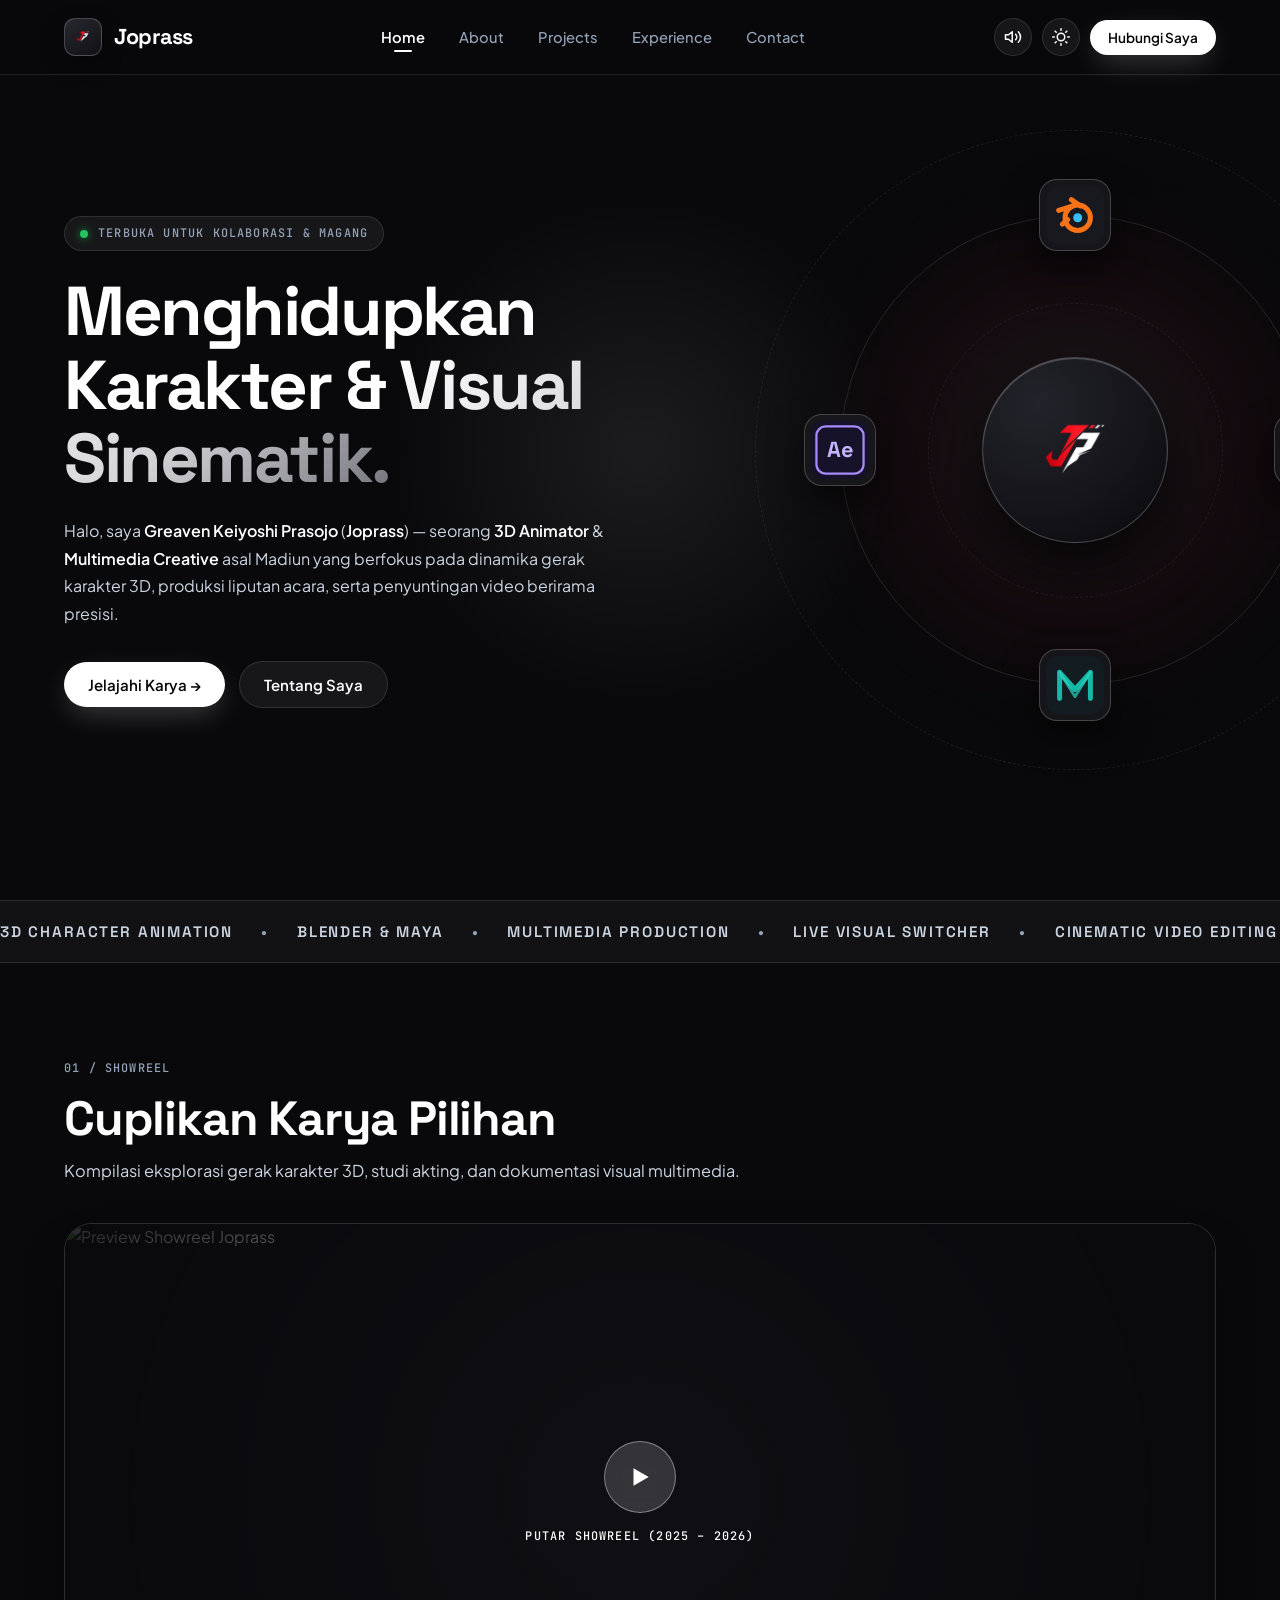
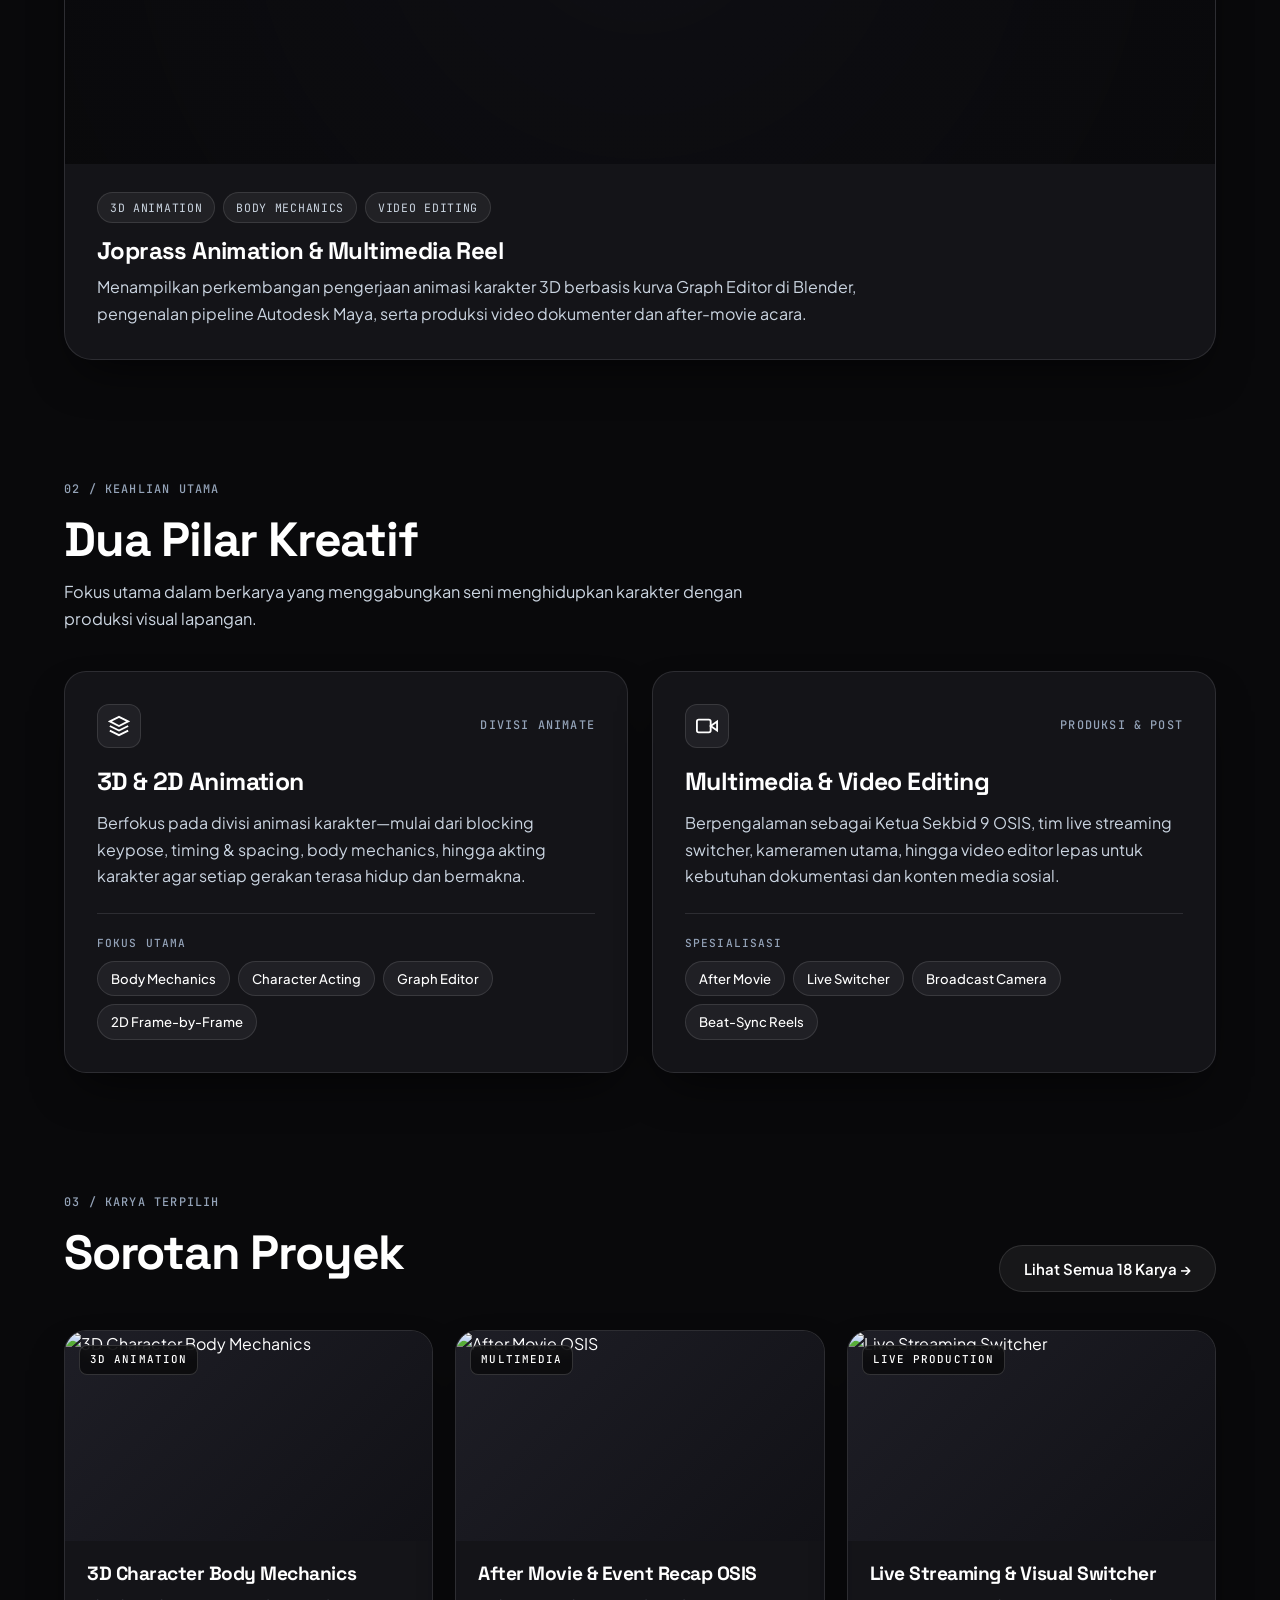
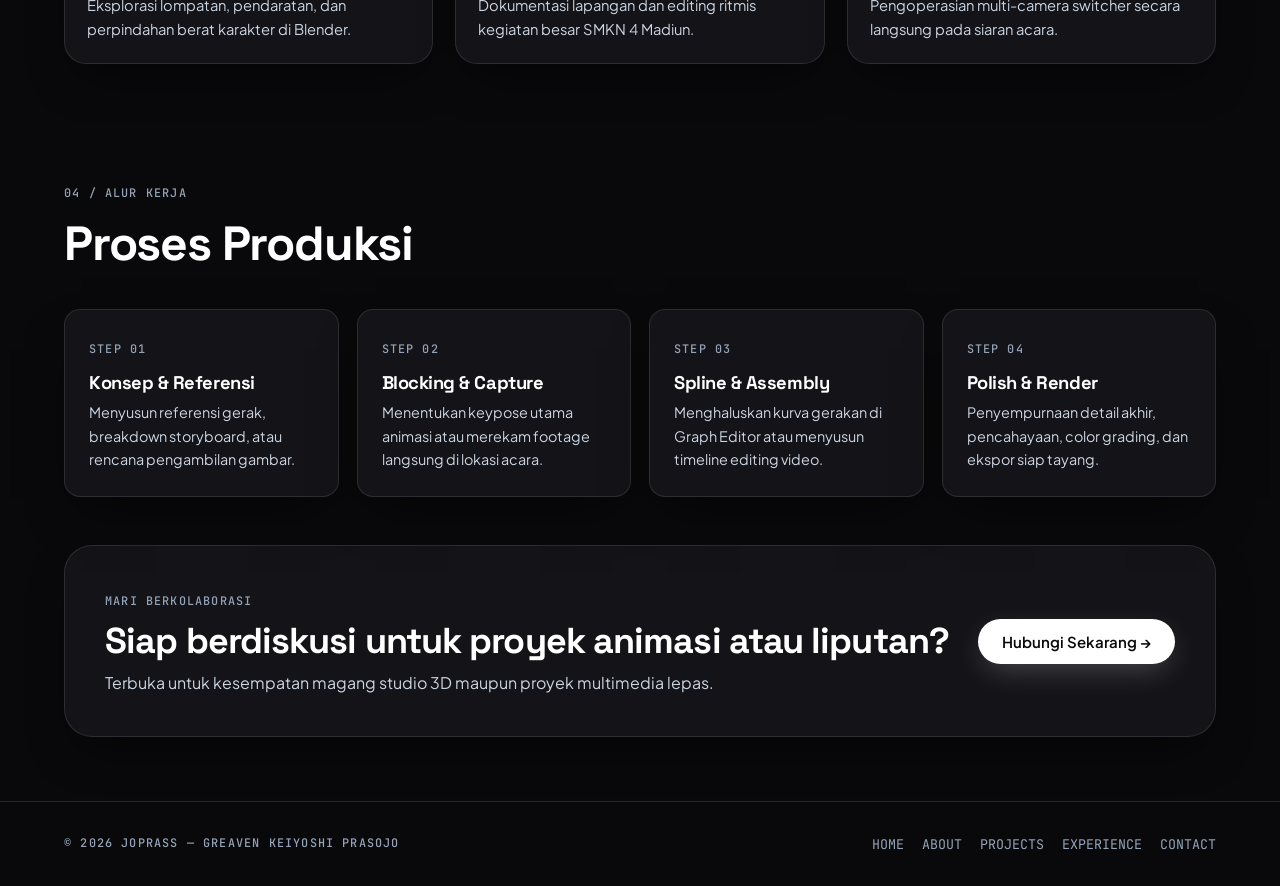
==== commit 673df145: "Add files via upload" ====
--- a/index.html
+++ b/index.html
@@ -445,8 +445,9 @@
 
                   <div class="idcard-photo-frame">
                     <img
-                      src="https://images.unsplash.com/photo-1534528741775-53994a69daeb?auto=format&fit=crop&w=600&q=80"
+                      src="assets/foto-profil.jpg"
                       alt="Foto Profil Greaven Keiyoshi Prasojo"
+                      onerror="this.onerror=null; this.src='https://images.unsplash.com/photo-1507003211169-0a1dd7228f2d?auto=format&fit=crop&w=600&q=80';"
                     />
                   </div>
 
--- a/style.css
+++ b/style.css
@@ -1,75 +1,74 @@
 /* ==========================================================================
-   VARIABLES & THEME TOKENS (MONOCHROME WHITE / PLATINUM)
+   DESIGN TOKENS & THEMES (DEFAULT DARK MODE)
    ========================================================================== */
-:root {
+:root,
+[data-theme="dark"] {
+  --bg-primary: #09090b;
+  --bg-secondary: #121215;
+  --bg-card: rgba(24, 24, 29, 0.78);
+  --bg-card-hover: rgba(34, 34, 41, 0.94);
+  --bg-pill: rgba(255, 255, 255, 0.06);
+  --bg-pill-hover: rgba(255, 255, 255, 0.13);
+
+  --text-primary: #ffffff;
+  --text-secondary: #cbd5e1;
+  --text-muted: #94a3b8;
+
+  --border-subtle: rgba(255, 255, 255, 0.11);
+  --border-strong: rgba(255, 255, 255, 0.28);
+
+  --gradient-white: linear-gradient(135deg, #ffffff 0%, #d4d4d8 52%, #71717a 100%);
+  --btn-primary-bg: #ffffff;
+  --btn-primary-text: #09090b;
+  --btn-primary-shadow: 0 10px 30px -6px rgba(255, 255, 255, 0.24);
+
+  --navbar-bg: rgba(9, 9, 11, 0.84);
+  --cursor-glow: radial-gradient(circle, rgba(255, 255, 255, 0.08) 0%, rgba(255, 255, 255, 0) 70%);
+  --shadow-card: 0 22px 48px -18px rgba(0, 0, 0, 0.72);
+  --ripple-color: rgba(255, 255, 255, 0.28);
+
   --font-display: 'Space Grotesk', sans-serif;
   --font-body: 'Plus Jakarta Sans', sans-serif;
   --font-mono: 'JetBrains Mono', monospace;
 
   --radius-sm: 10px;
   --radius-md: 16px;
-  --radius-lg: 24px;
-  --radius-xl: 32px;
-
-  --transition-fast: 0.22s cubic-bezier(0.22, 1, 0.36, 1);
-  --transition-med: 0.42s cubic-bezier(0.22, 1, 0.36, 1);
-  --transition-spring: 0.38s cubic-bezier(0.34, 1.56, 0.64, 1);
-}
-
-[data-theme="dark"] {
-  --bg-primary: #09090b;
-  --bg-secondary: #101014;
-  --bg-card: linear-gradient(145deg, rgba(28, 28, 34, 0.85), rgba(16, 16, 20, 0.94));
-  --bg-card-hover: linear-gradient(145deg, rgba(38, 38, 46, 0.94), rgba(20, 20, 26, 0.98));
-  --bg-pill: rgba(255, 255, 255, 0.06);
-  --bg-pill-hover: rgba(255, 255, 255, 0.14);
-
-  --border-subtle: rgba(255, 255, 255, 0.09);
-  --border-strong: rgba(255, 255, 255, 0.32);
-
-  --text-primary: #ffffff;
-  --text-secondary: #d4d4d8;
-  --text-muted: #a1a1aa;
-
-  --gradient-white: linear-gradient(135deg, #ffffff 0%, #e4e4e7 48%, #94a3b8 100%);
-  --btn-primary-bg: linear-gradient(135deg, #ffffff 0%, #e4e4e7 100%);
-  --btn-primary-text: #09090b;
-  --btn-primary-shadow: 0 10px 28px -6px rgba(255, 255, 255, 0.26);
-
-  --shadow-card: 0 20px 50px -15px rgba(0, 0, 0, 0.7);
-  --cursor-shadow: radial-gradient(circle, rgba(255, 255, 255, 0.07) 0%, rgba(255, 255, 255, 0) 70%);
-  --navbar-bg: rgba(9, 9, 11, 0.82);
-  --ripple-color: rgba(255, 255, 255, 0.28);
+  --radius-lg: 22px;
+  --radius-xl: 28px;
+
+  --transition-fast: 0.2s cubic-bezier(0.22, 1, 0.36, 1);
+  --transition-med: 0.35s cubic-bezier(0.22, 1, 0.36, 1);
+  --transition-spring: 0.45s cubic-bezier(0.34, 1.56, 0.64, 1);
 }
 
 [data-theme="light"] {
   --bg-primary: #f8fafc;
-  --bg-secondary: #f1f5f9;
-  --bg-card: linear-gradient(145deg, rgba(255, 255, 255, 0.92), rgba(241, 245, 249, 0.76));
-  --bg-card-hover: linear-gradient(145deg, rgba(255, 255, 255, 1), rgba(248, 250, 252, 0.94));
+  --bg-secondary: #ffffff;
+  --bg-card: rgba(255, 255, 255, 0.9);
+  --bg-card-hover: #ffffff;
   --bg-pill: rgba(15, 23, 42, 0.05);
-  --bg-pill-hover: rgba(15, 23, 42, 0.11);
-
-  --border-subtle: rgba(15, 23, 42, 0.09);
-  --border-strong: rgba(15, 23, 42, 0.28);
-
-  --text-primary: #09090b;
+  --bg-pill-hover: rgba(15, 23, 42, 0.1);
+
+  --text-primary: #0f172a;
   --text-secondary: #334155;
   --text-muted: #64748b;
 
-  --gradient-white: linear-gradient(135deg, #09090b 0%, #334155 52%, #64748b 100%);
-  --btn-primary-bg: linear-gradient(135deg, #18181b 0%, #3f3f46 100%);
+  --border-subtle: rgba(15, 23, 42, 0.11);
+  --border-strong: rgba(15, 23, 42, 0.26);
+
+  --gradient-white: linear-gradient(135deg, #09090b 0%, #3f3f46 55%, #71717a 100%);
+  --btn-primary-bg: #0f172a;
   --btn-primary-text: #ffffff;
-  --btn-primary-shadow: 0 10px 26px -6px rgba(15, 23, 42, 0.28);
-
-  --shadow-card: 0 20px 45px -15px rgba(15, 23, 42, 0.1);
-  --cursor-shadow: radial-gradient(circle, rgba(15, 23, 42, 0.08) 0%, rgba(15, 23, 42, 0) 70%);
-  --navbar-bg: rgba(248, 250, 252, 0.85);
+  --btn-primary-shadow: 0 12px 28px -8px rgba(15, 23, 42, 0.28);
+
+  --navbar-bg: rgba(248, 250, 252, 0.86);
+  --cursor-glow: radial-gradient(circle, rgba(15, 23, 42, 0.06) 0%, rgba(15, 23, 42, 0) 70%);
+  --shadow-card: 0 20px 42px -18px rgba(15, 23, 42, 0.12);
   --ripple-color: rgba(15, 23, 42, 0.16);
 }
 
 /* ==========================================================================
-   RESET & BASE TYPOGRAPHY
+   BASE & RESET
    ========================================================================== */
 *,
 *::before,
@@ -81,79 +80,37 @@
 
 html {
   scroll-behavior: smooth;
-  overflow-x: hidden;
+  font-size: 16px;
 }
 
 body {
   font-family: var(--font-body);
-  font-weight: 400;
-  font-size: 16px;
-  line-height: 1.68;
-  color: var(--text-secondary);
   background-color: var(--bg-primary);
+  color: var(--text-primary);
+  line-height: 1.65;
   overflow-x: hidden;
+  transition: background-color var(--transition-med), color var(--transition-med);
   -webkit-font-smoothing: antialiased;
-  transition: background-color 0.35s ease, color 0.35s ease;
 }
 
 img,
 svg,
-video,
-canvas {
+video {
   display: block;
   max-width: 100%;
 }
 
-button,
-input,
-select,
-textarea {
+button {
   font-family: inherit;
+  cursor: pointer;
+  border: none;
+  background: none;
   color: inherit;
-}
-
-button {
-  cursor: pointer;
-  background: none;
-  border: none;
 }
 
 a {
   color: inherit;
   text-decoration: none;
-}
-
-h1,
-h2,
-h3,
-h4,
-.hero-title,
-.section-title,
-.cap-title,
-.card-title,
-.timeline-title,
-.idcard-name {
-  font-family: var(--font-display);
-  font-weight: 700;
-  color: var(--text-primary);
-  letter-spacing: -0.03em;
-  line-height: 1.12;
-}
-
-.mono-label {
-  font-family: var(--font-mono);
-  font-size: 0.75rem;
-  font-weight: 500;
-  letter-spacing: 0.11em;
-  text-transform: uppercase;
-  color: var(--text-muted);
-}
-
-.text-gradient-white {
-  background: var(--gradient-white);
-  -webkit-background-clip: text;
-  background-clip: text;
-  -webkit-text-fill-color: transparent;
 }
 
 .container {
@@ -163,21 +120,33 @@
   padding: 0 24px;
 }
 
-.cursor-glow {
-  position: fixed;
-  top: 0;
-  left: 0;
-  width: 440px;
-  height: 440px;
-  border-radius: 50%;
-  background: var(--cursor-shadow);
-  pointer-events: none;
-  transform: translate(-50%, -50%);
-  z-index: 1;
-}
-
 /* ==========================================================================
-   UNIVERSAL CLICK RIPPLE & TACTILE SPRING FEEDBACK
+   TYPOGRAPHY HELPERS
+   ========================================================================== */
+h1, h2, h3, .brand-text, .idcard-name {
+  font-family: var(--font-display);
+  letter-spacing: -0.025em;
+  line-height: 1.15;
+}
+
+.mono-label {
+  font-family: var(--font-mono);
+  font-size: 0.74rem;
+  font-weight: 500;
+  letter-spacing: 0.1em;
+  text-transform: uppercase;
+  color: var(--text-muted);
+}
+
+.text-gradient-white {
+  background: var(--gradient-white);
+  -webkit-background-clip: text;
+  background-clip: text;
+  color: transparent;
+}
+
+/* ==========================================================================
+   GLOBAL INTERACTIVE CLICK RIPPLE & FEEDBACK
    ========================================================================== */
 .has-ripple {
   position: relative;
@@ -189,35 +158,44 @@
   border-radius: 50%;
   background: var(--ripple-color);
   transform: scale(0);
-  animation: rippleExpand 0.58s cubic-bezier(0.22, 1, 0.36, 1) forwards;
+  animation: clickRippleExpand 0.58s cubic-bezier(0.22, 1, 0.36, 1) forwards;
   pointer-events: none;
-  z-index: 10;
-}
-
-@keyframes rippleExpand {
-  0% {
-    transform: scale(0);
-    opacity: 0.85;
-  }
-  100% {
+  z-index: 20;
+}
+
+@keyframes clickRippleExpand {
+  to {
     transform: scale(2.8);
     opacity: 0;
   }
 }
 
 .is-clicked {
-  animation: tactileClickPulse 0.36s cubic-bezier(0.34, 1.56, 0.64, 1) !important;
-}
-
-@keyframes tactileClickPulse {
+  animation: tactileBounce 0.36s cubic-bezier(0.34, 1.56, 0.64, 1);
+}
+
+@keyframes tactileBounce {
   0% { transform: scale(1); }
-  38% { transform: scale(0.965); }
+  40% { transform: scale(0.955); }
   100% { transform: scale(1); }
 }
 
 /* ==========================================================================
-   PAGE TRANSITION CURTAIN (JOPRASS)
+   CURSOR GLOW & PAGE TRANSITION CURTAIN
    ========================================================================== */
+.cursor-glow {
+  position: fixed;
+  top: 0;
+  left: 0;
+  width: 540px;
+  height: 540px;
+  border-radius: 50%;
+  background: var(--cursor-glow);
+  pointer-events: none;
+  transform: translate(-50%, -50%);
+  z-index: 1;
+}
+
 .page-transition {
   position: fixed;
   inset: 0;
@@ -228,7 +206,7 @@
   justify-content: center;
   opacity: 0;
   pointer-events: none;
-  transition: opacity 0.26s ease;
+  transition: opacity 0.28s ease;
 }
 
 .page-transition.active {
@@ -240,85 +218,67 @@
   display: flex;
   flex-direction: column;
   align-items: center;
-  gap: 14px;
+  gap: 12px;
 }
 
 .transition-brand {
   font-family: var(--font-display);
-  font-size: clamp(1.75rem, 4vw, 2.5rem);
+  font-size: 1.5rem;
   font-weight: 700;
-  letter-spacing: 0.28em;
-  padding-left: 0.28em;
-  background: linear-gradient(135deg, #ffffff 0%, #cbd5e1 60%, #94a3b8 100%);
-  -webkit-background-clip: text;
-  background-clip: text;
-  -webkit-text-fill-color: transparent;
+  letter-spacing: 0.25em;
+  color: #ffffff;
 }
 
 .transition-line {
-  width: 130px;
+  width: 80px;
   height: 2px;
   background: linear-gradient(90deg, transparent, #ffffff, transparent);
-  transform: scaleX(0);
-  transition: transform 0.35s cubic-bezier(0.22, 1, 0.36, 1);
-}
-
-.page-transition.active .transition-line {
-  transform: scaleX(1);
 }
 
 /* ==========================================================================
-   NAVBAR + JP MONOGRAM LOGO BADGE
+   NAVBAR
    ========================================================================== */
 .navbar {
   position: fixed;
   top: 0;
   left: 0;
   right: 0;
-  height: 74px;
   z-index: 1000;
   background: var(--navbar-bg);
-  backdrop-filter: blur(18px);
-  -webkit-backdrop-filter: blur(18px);
+  backdrop-filter: blur(16px);
+  -webkit-backdrop-filter: blur(16px);
   border-bottom: 1px solid var(--border-subtle);
 }
 
 .nav-container {
-  height: 100%;
+  height: 74px;
   display: flex;
   align-items: center;
   justify-content: space-between;
-  gap: 16px;
+  gap: 20px;
 }
 
 .nav-brand {
   display: inline-flex;
   align-items: center;
-  gap: 11px;
+  gap: 12px;
   font-family: var(--font-display);
   font-size: 1.35rem;
   font-weight: 700;
-  color: var(--text-primary);
-  letter-spacing: -0.03em;
-  transition: transform var(--transition-fast);
-}
-
-.nav-brand:hover {
-  transform: translateY(-1px);
+  letter-spacing: -0.02em;
 }
 
 .brand-logo-badge {
-  width: 34px;
-  height: 34px;
-  border-radius: 10px;
+  width: 38px;
+  height: 38px;
+  border-radius: 11px;
+  background: linear-gradient(145deg, #27272f, #111116);
+  border: 1px solid rgba(255, 255, 255, 0.2);
+  display: inline-flex;
+  align-items: center;
+  justify-content: center;
   padding: 5px;
-  background: linear-gradient(145deg, #27272f 0%, #111116 100%);
-  border: 1px solid rgba(255, 255, 255, 0.22);
-  box-shadow: 0 4px 14px rgba(0, 0, 0, 0.45), inset 0 1px 0 rgba(255, 255, 255, 0.2);
-  display: inline-flex;
-  align-items: center;
-  justify-content: center;
-  flex-shrink: 0;
+  box-shadow: 0 8px 20px rgba(0, 0, 0, 0.45);
   transition: transform var(--transition-spring), border-color var(--transition-fast);
 }
 
@@ -1213,6 +1173,7 @@
   flex-direction: column;
   align-items: center;
   perspective: 1100px;
+  -webkit-perspective: 1100px;
   user-select: none;
   touch-action: none;
 }
@@ -1233,9 +1194,11 @@
   width: 268px;
   height: 360px;
   transform-style: preserve-3d;
+  -webkit-transform-style: preserve-3d;
   transform-origin: 50% -18px;
   cursor: grab;
   z-index: 2;
+  will-change: transform;
 }
 
 .idcard-3d:active {
@@ -1252,6 +1215,7 @@
   box-shadow: 0 28px 60px rgba(0, 0, 0, 0.65);
   backface-visibility: hidden;
   -webkit-backface-visibility: hidden;
+  transform: translateZ(1px);
   display: flex;
   flex-direction: column;
   justify-content: space-between;
@@ -1260,7 +1224,7 @@
 }
 
 .idcard-back {
-  transform: rotateY(180deg);
+  transform: rotateY(180deg) translateZ(1px);
   align-items: center;
   text-align: center;
 }
@@ -1916,7 +1880,7 @@
 }
 
 /* ==========================================================================
-   CONTACT (EDITORIAL LAYOUT SESUAI FOTO 1)
+   CONTACT (EDITORIAL LAYOUT)
    ========================================================================== */
 .contact-editorial-wrap {
   max-width: 1040px;
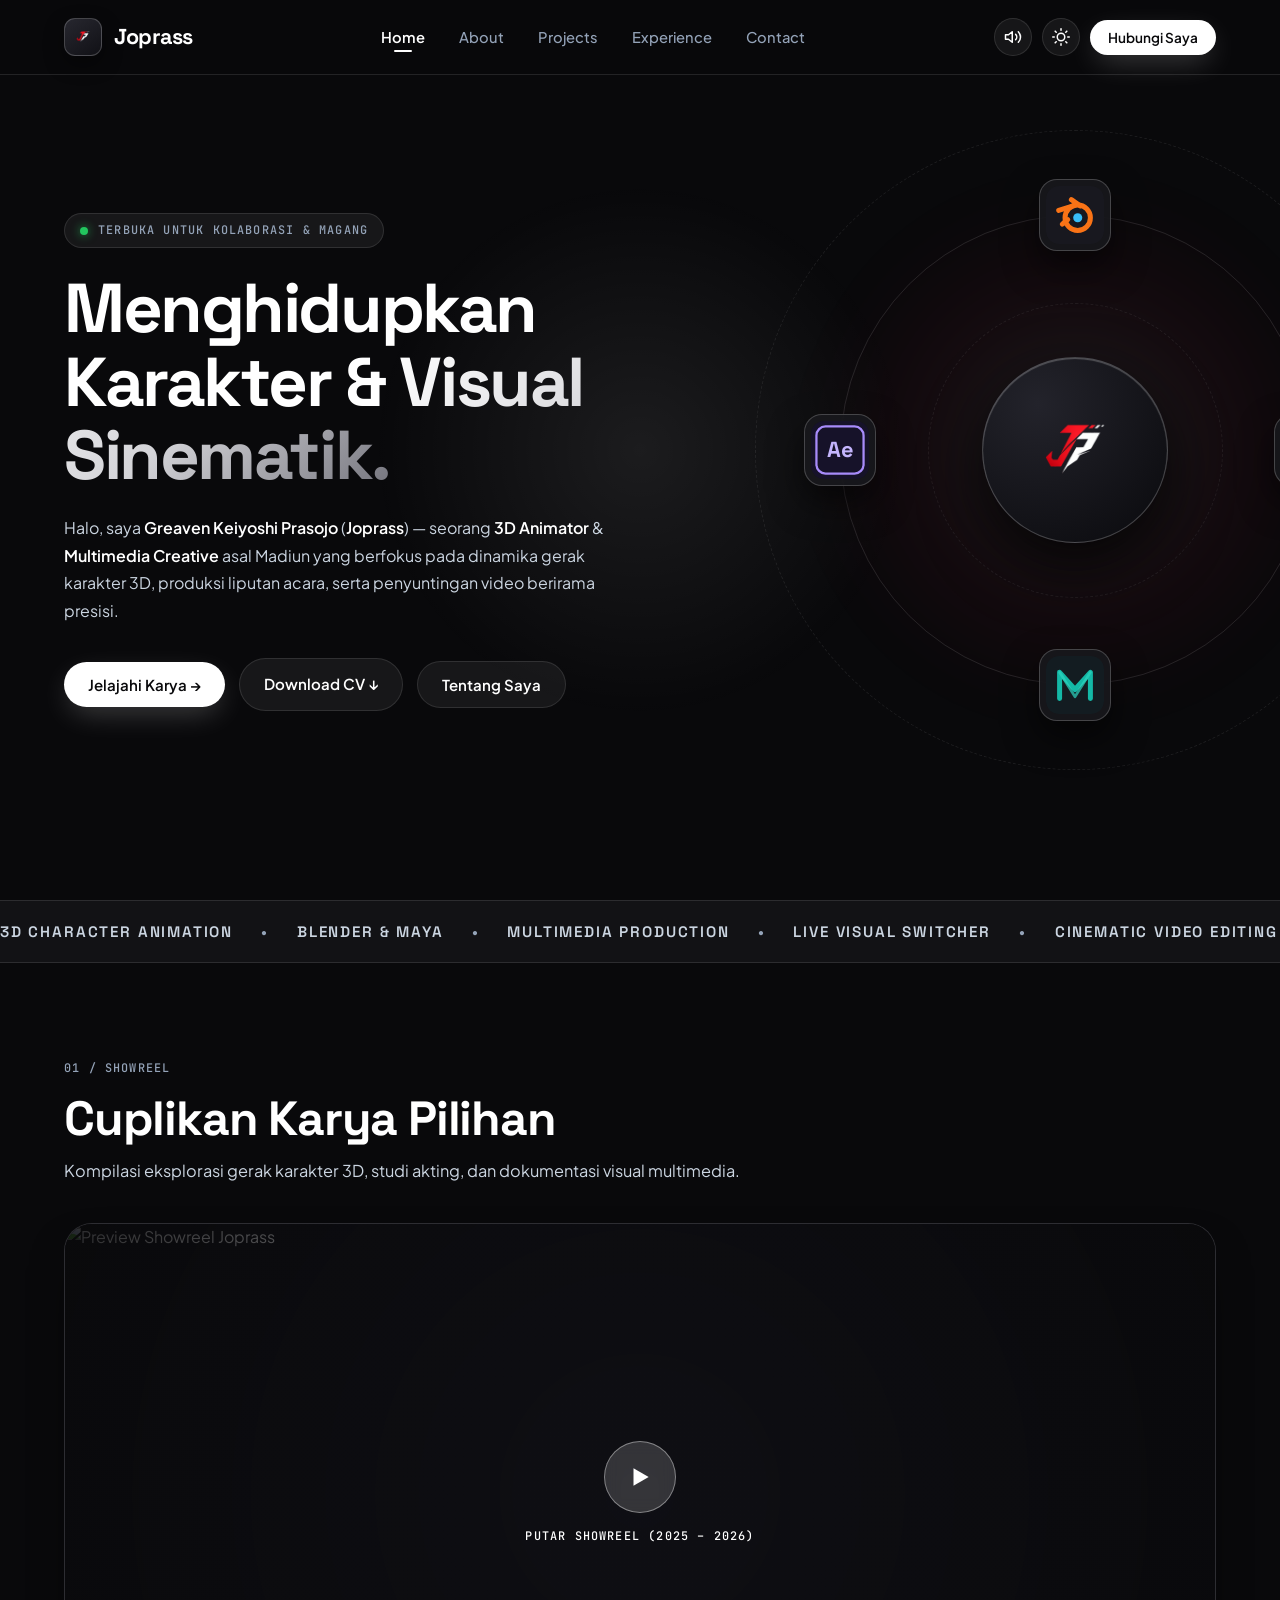
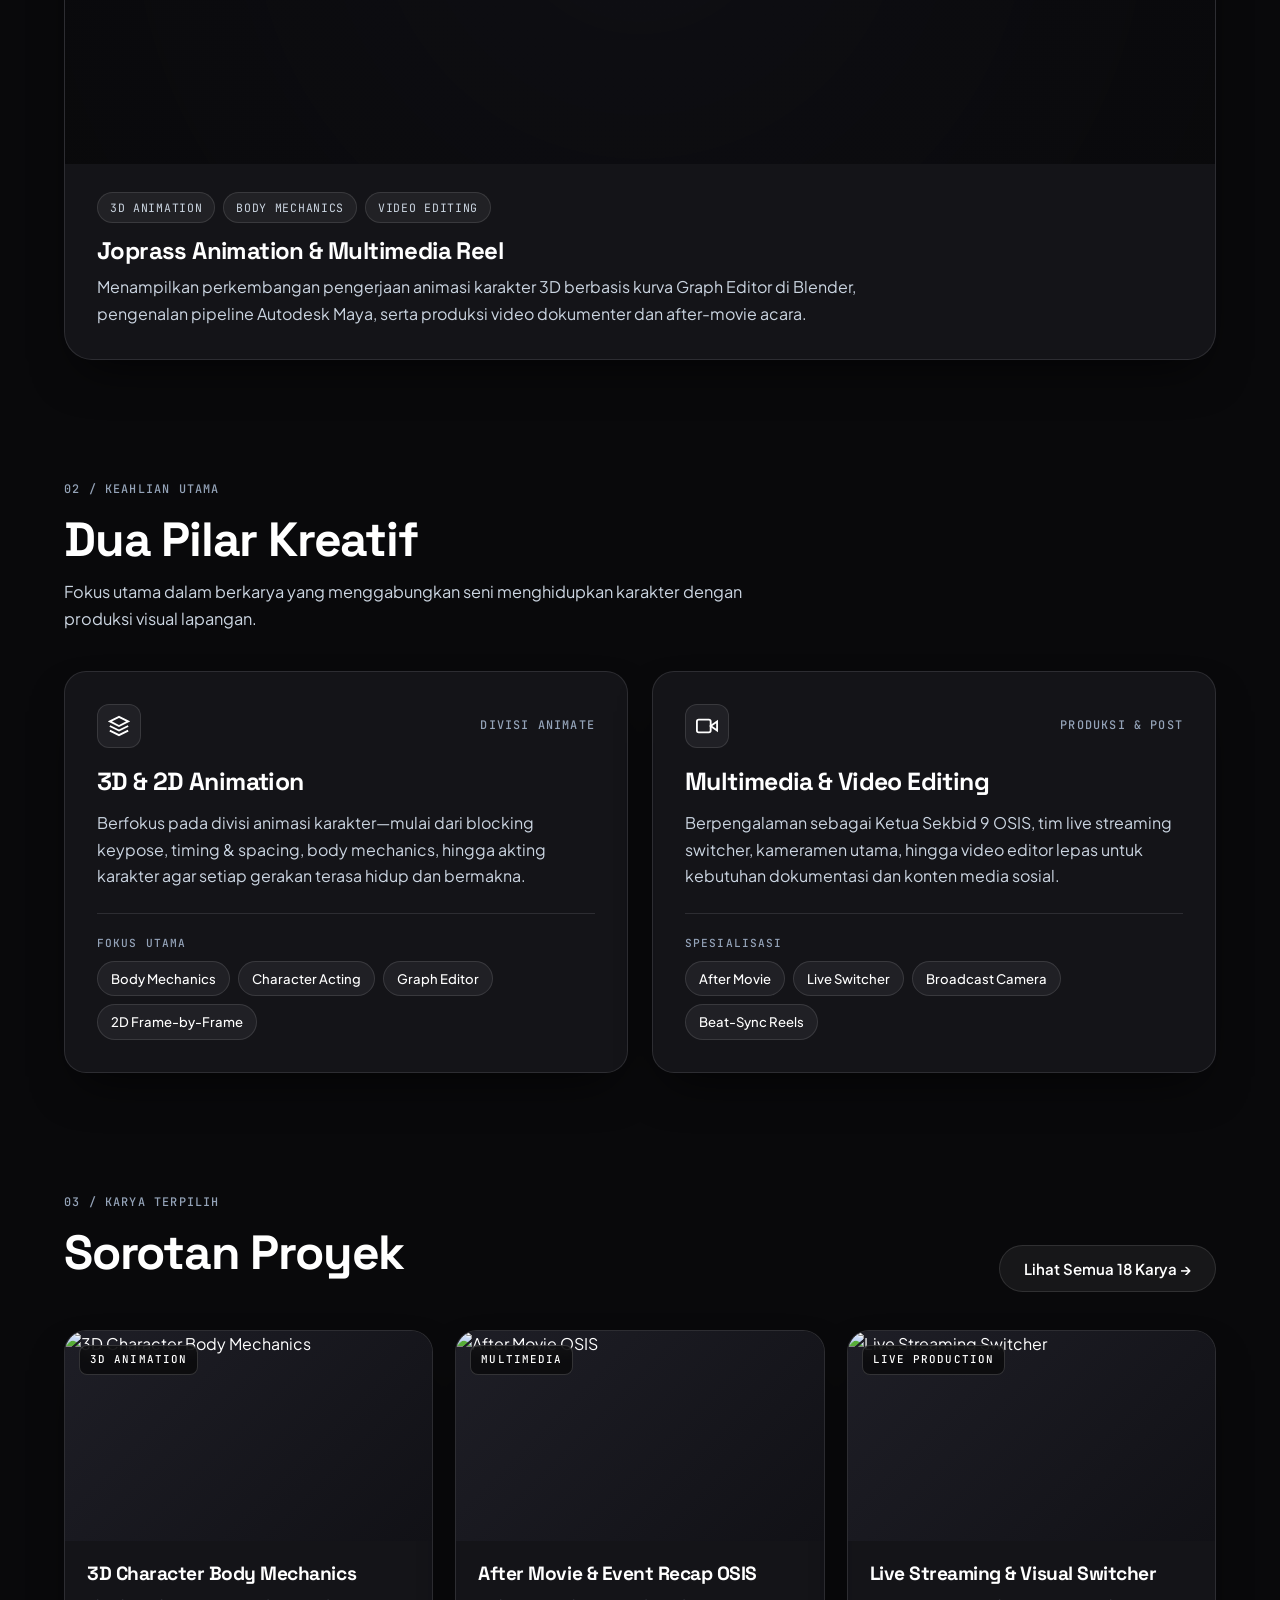
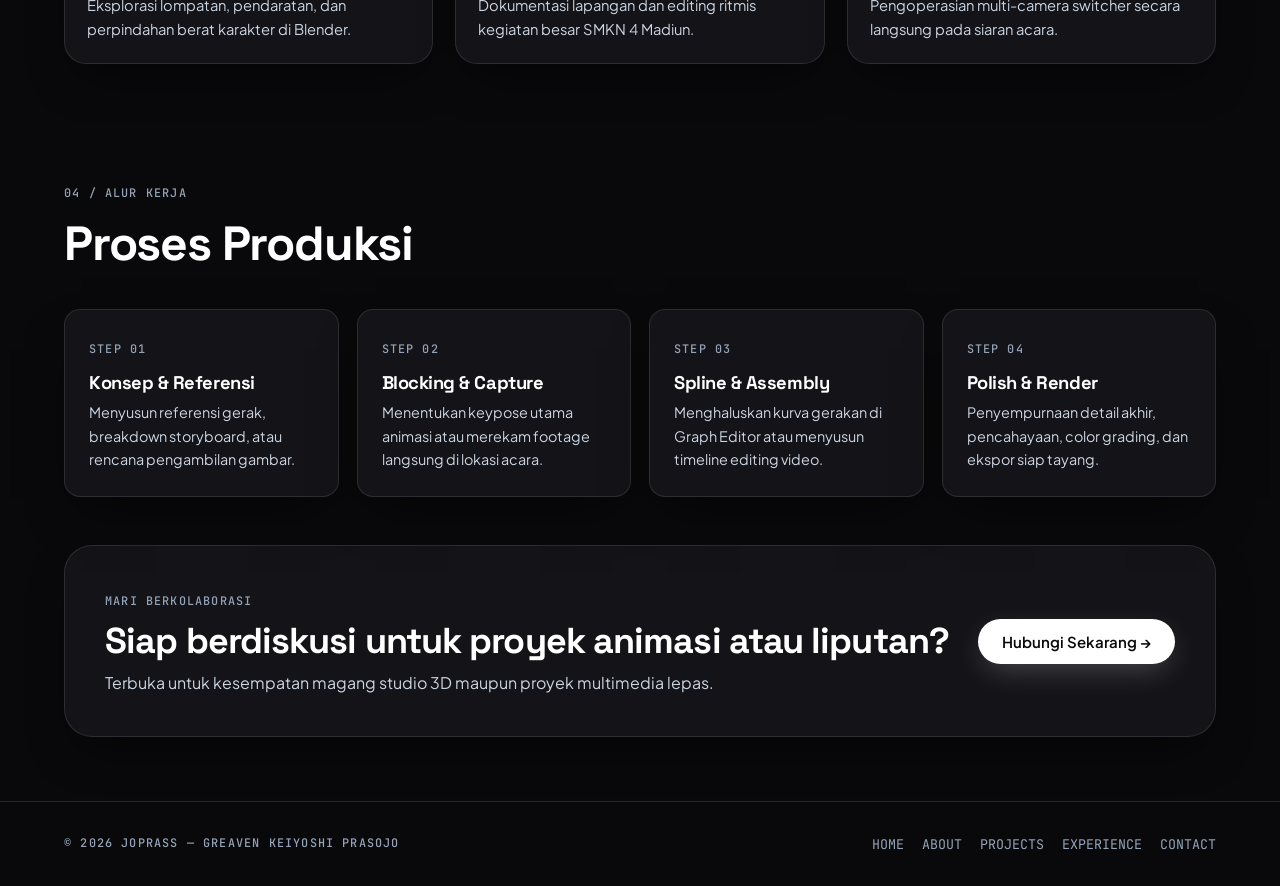
==== commit d32cf396: "Add files via upload" ====
--- a/index.html
+++ b/index.html
@@ -124,6 +124,7 @@
 
             <div class="hero-cta-group">
               <button type="button" class="btn btn-primary" data-nav="projects">Jelajahi Karya →</button>
+              <a href="assets/cv-greaven.pdf" download="CV-Greaven-Keiyoshi-Prasojo.pdf" class="btn btn-secondary">Download CV ↓</a>
               <button type="button" class="btn btn-secondary" data-nav="about">Tentang Saya</button>
             </div>
           </div>
@@ -445,7 +446,7 @@
 
                   <div class="idcard-photo-frame">
                     <img
-                      src="assets/foto-profil.jpg"
+                      src="assets/1.jpeg"
                       alt="Foto Profil Greaven Keiyoshi Prasojo"
                       onerror="this.onerror=null; this.src='https://images.unsplash.com/photo-1507003211169-0a1dd7228f2d?auto=format&fit=crop&w=600&q=80';"
                     />
@@ -504,7 +505,10 @@
             </div>
 
             <div class="idcard-controls">
-              <button type="button" class="btn btn-secondary btn-sm" id="flipCardBtn">Balik Kartu ID ↻</button>
+              <div style="display:flex; gap:10px; flex-wrap:wrap; justify-content:center;">
+                <button type="button" class="btn btn-secondary btn-sm" id="flipCardBtn">Balik Kartu ID ↻</button>
+                <a href="assets/cv-greaven.pdf" download="CV-Greaven-Keiyoshi-Prasojo.pdf" class="btn btn-primary btn-sm">Download CV ↓</a>
+              </div>
               <span class="mono-label hint-text">TARIK KARTU UNTUK MENGAYUNKAN LANYARD</span>
             </div>
           </div>
@@ -540,9 +544,9 @@
                   <h3 class="prof-name">CapCut</h3>
                   <p class="prof-sub">Video Editing, Beat-Sync Reels &amp; After Movie</p>
                 </div>
-                <span class="mono-label prof-percent">60%</span>
-              </div>
-              <div class="prof-track"><div class="prof-fill" style="width:60%;"></div></div>
+                <span class="mono-label prof-percent">70%</span>
+              </div>
+              <div class="prof-track"><div class="prof-fill" style="width:70%;"></div></div>
             </div>
 
             <div class="prof-item interactive-surface">
@@ -551,9 +555,9 @@
                   <h3 class="prof-name">KineMaster</h3>
                   <p class="prof-sub">Mobile Video Assembly &amp; Quick Cut</p>
                 </div>
-                <span class="mono-label prof-percent">40%</span>
-              </div>
-              <div class="prof-track"><div class="prof-fill" style="width:40%;"></div></div>
+                <span class="mono-label prof-percent">50%</span>
+              </div>
+              <div class="prof-track"><div class="prof-fill" style="width:50%;"></div></div>
             </div>
 
             <div class="prof-item interactive-surface">
@@ -562,9 +566,9 @@
                   <h3 class="prof-name">Blender</h3>
                   <p class="prof-sub">3D Character Animation, Body Mechanics &amp; Graph Editor</p>
                 </div>
-                <span class="mono-label prof-percent">30%</span>
-              </div>
-              <div class="prof-track"><div class="prof-fill" style="width:30%;"></div></div>
+                <span class="mono-label prof-percent">40%</span>
+              </div>
+              <div class="prof-track"><div class="prof-fill" style="width:40%;"></div></div>
             </div>
 
             <div class="prof-item interactive-surface">
@@ -603,11 +607,11 @@
                   <span>Jurusan Animasi • Kelas 11 (2025 – Sekarang)</span>
                 </li>
                 <li>
-                  <strong>SMP Santo Yusuf Madiun</strong>
+                  <strong>SMPK Santo Yusuf Madiun</strong>
                   <span>Pendidikan Menengah Pertama (2022 – 2025)</span>
                 </li>
                 <li>
-                  <strong>SD STK Santo Bavo Madiun</strong>
+                  <strong>SDK Santo Bavo Madiun</strong>
                   <span>Pendidikan Dasar (Lulus 2022)</span>
                 </li>
               </ul>
@@ -625,6 +629,8 @@
                 <span class="skill-pill">ChatGPT</span>
                 <span class="skill-pill">Qwen AI</span>
                 <span class="skill-pill">DeepSeek</span>
+                <span class="skill-pill">Grok</span>
+                <span class="skill-pill">Meta AI</span>
                 <span class="skill-pill">Bulutangkis</span>
                 <span class="skill-pill">Catur</span>
               </div>
@@ -804,7 +810,7 @@
             <div class="pill-wrap">
               <span class="skill-pill">ASUS TUF Gaming A16 (Ryzen 7)</span>
               <span class="skill-pill">DSLR / Mirrorless</span>
-              <span class="skill-pill">Broadcast Camcorder</span>
+              <span class="skill-pill">Broadcast Camera &amp; Camcorder</span>
               <span class="skill-pill">OBS / Video Switcher</span>
             </div>
           </div>
@@ -876,7 +882,7 @@
                 <span class="social-arrow">↗</span>
               </a>
 
-              <a href="https://instagram.com" target="_blank" rel="noopener noreferrer" class="social-link-card interactive-surface">
+              <a href="https://instagram.com/joprass" target="_blank" rel="noopener noreferrer" class="social-link-card interactive-surface">
                 <div class="social-card-left">
                   <div class="social-icon-wrap">
                     <svg width="20" height="20" viewBox="0 0 24 24" fill="none" stroke="currentColor" stroke-width="2">
@@ -893,7 +899,7 @@
                 <span class="social-arrow">↗</span>
               </a>
 
-              <a href="https://youtube.com" target="_blank" rel="noopener noreferrer" class="social-link-card interactive-surface">
+              <a href="https://youtube.com/@joprass" target="_blank" rel="noopener noreferrer" class="social-link-card interactive-surface">
                 <div class="social-card-left">
                   <div class="social-icon-wrap">
                     <svg width="20" height="20" viewBox="0 0 24 24" fill="none" stroke="currentColor" stroke-width="2">
